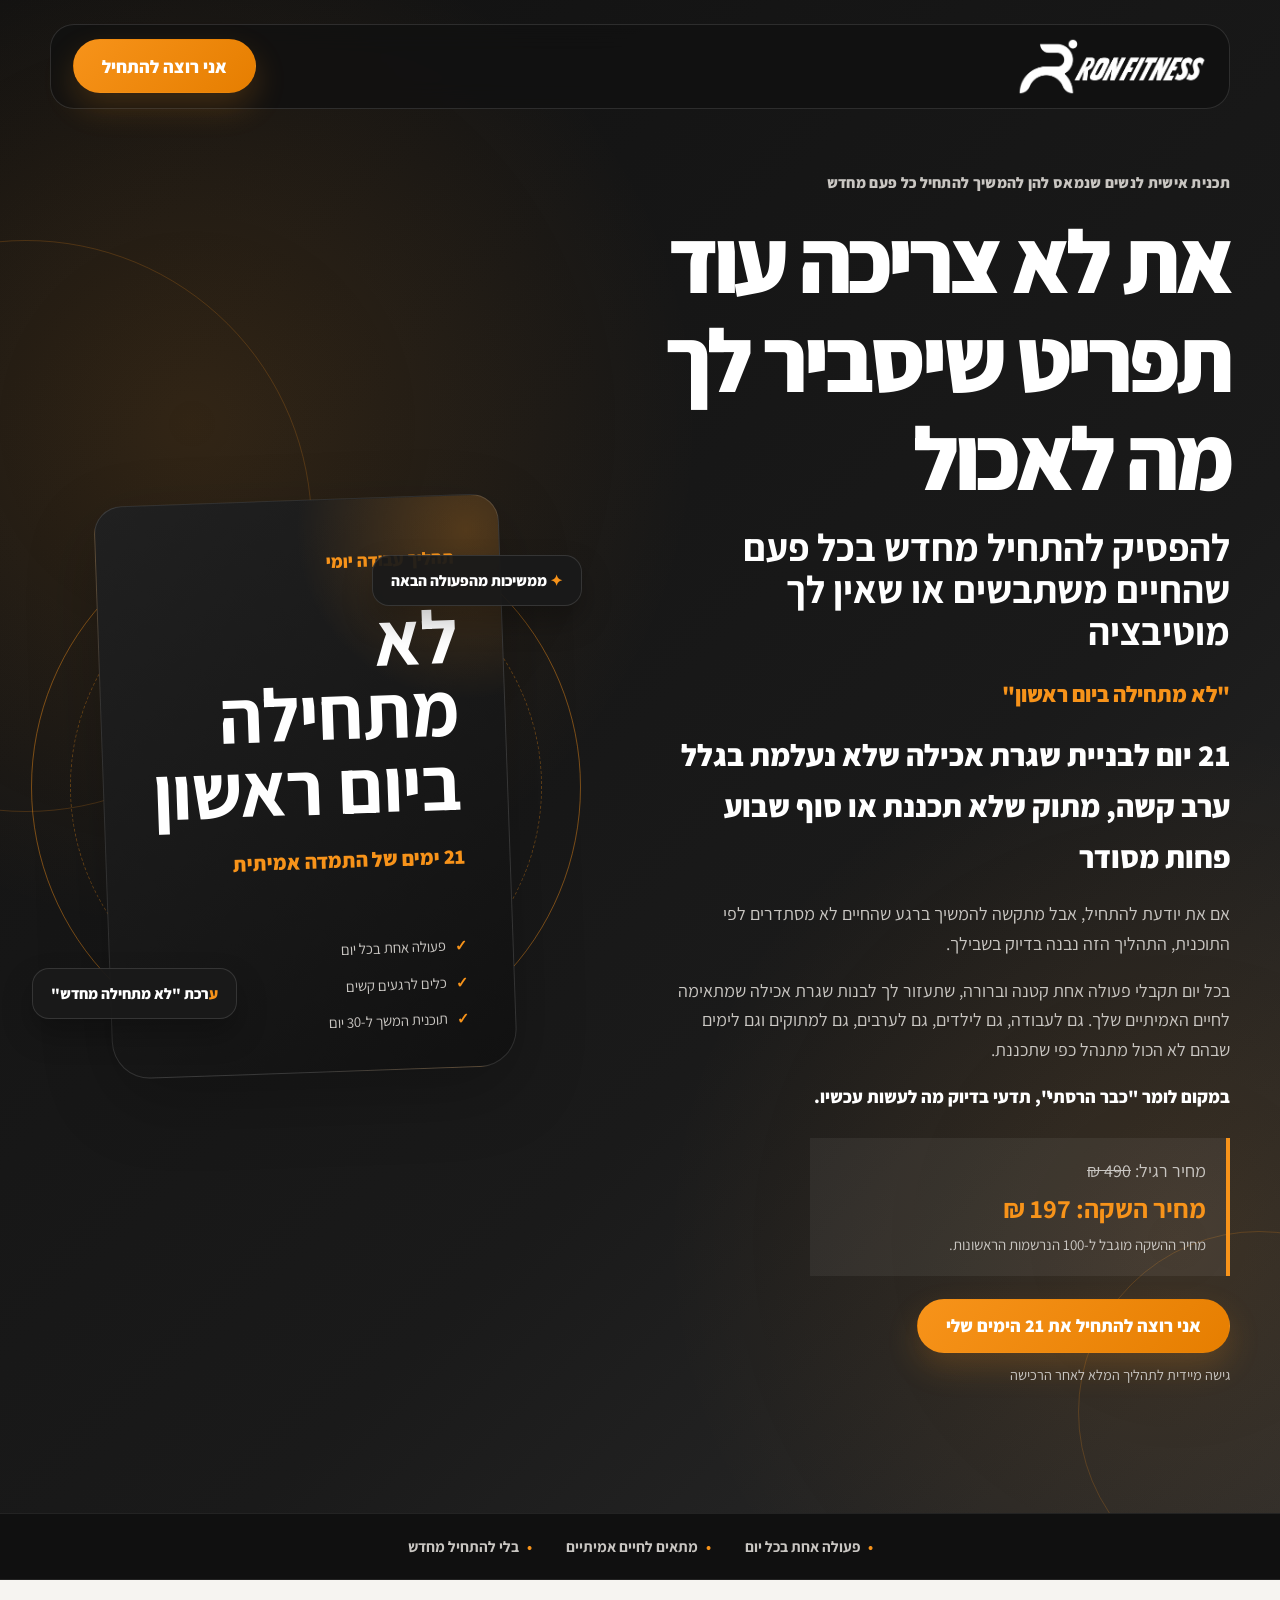
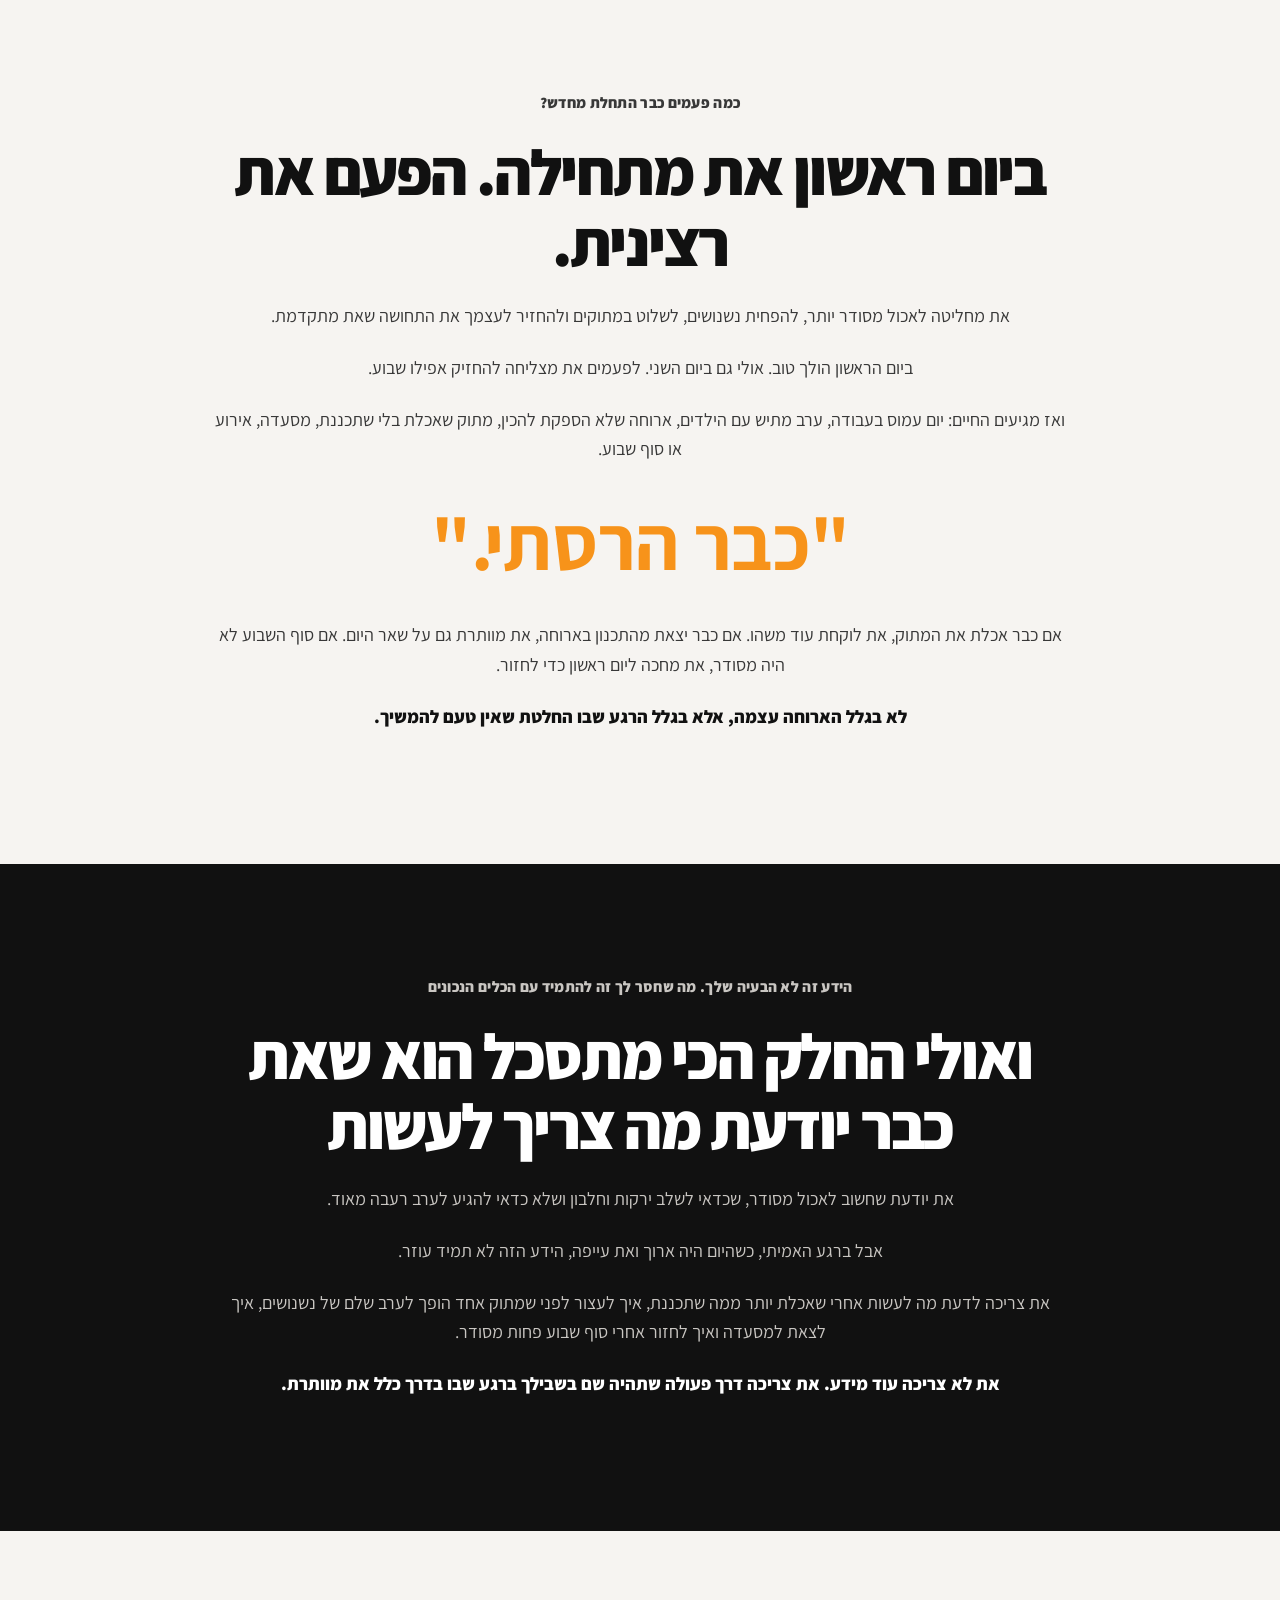
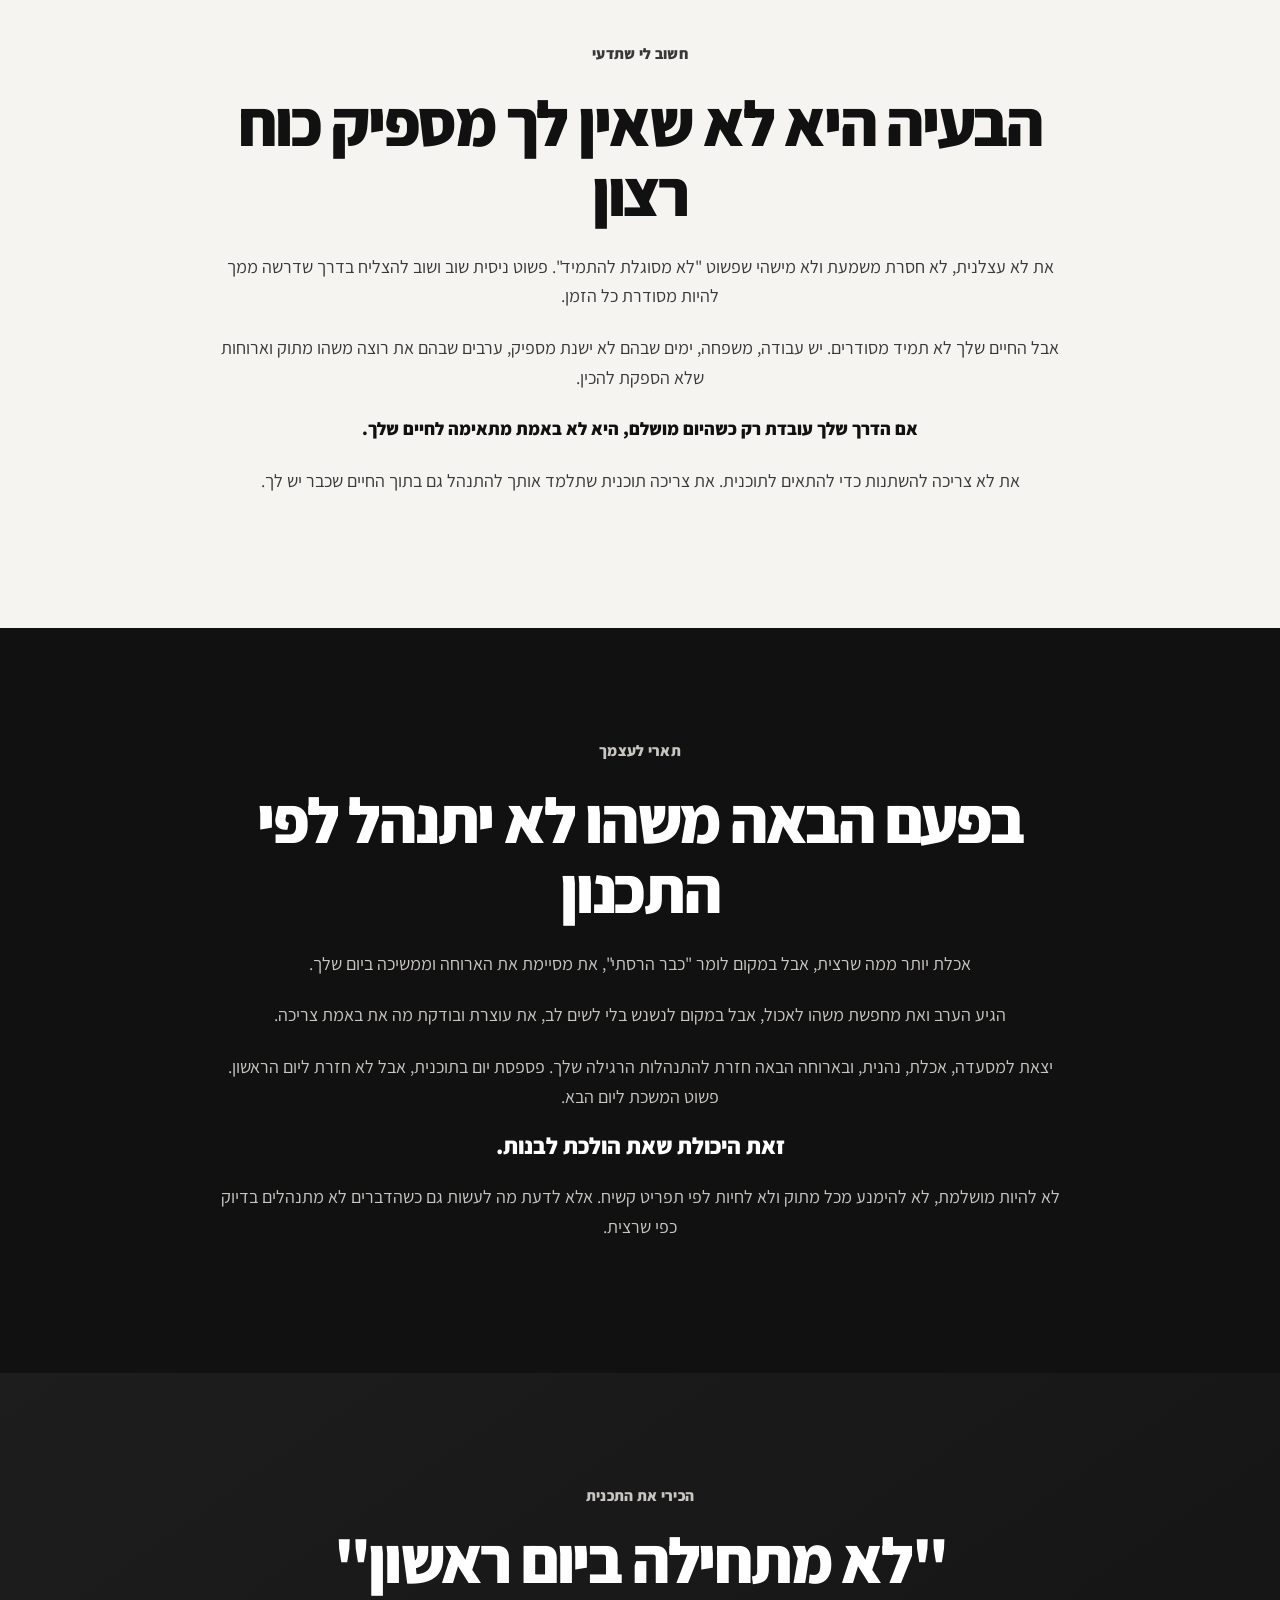
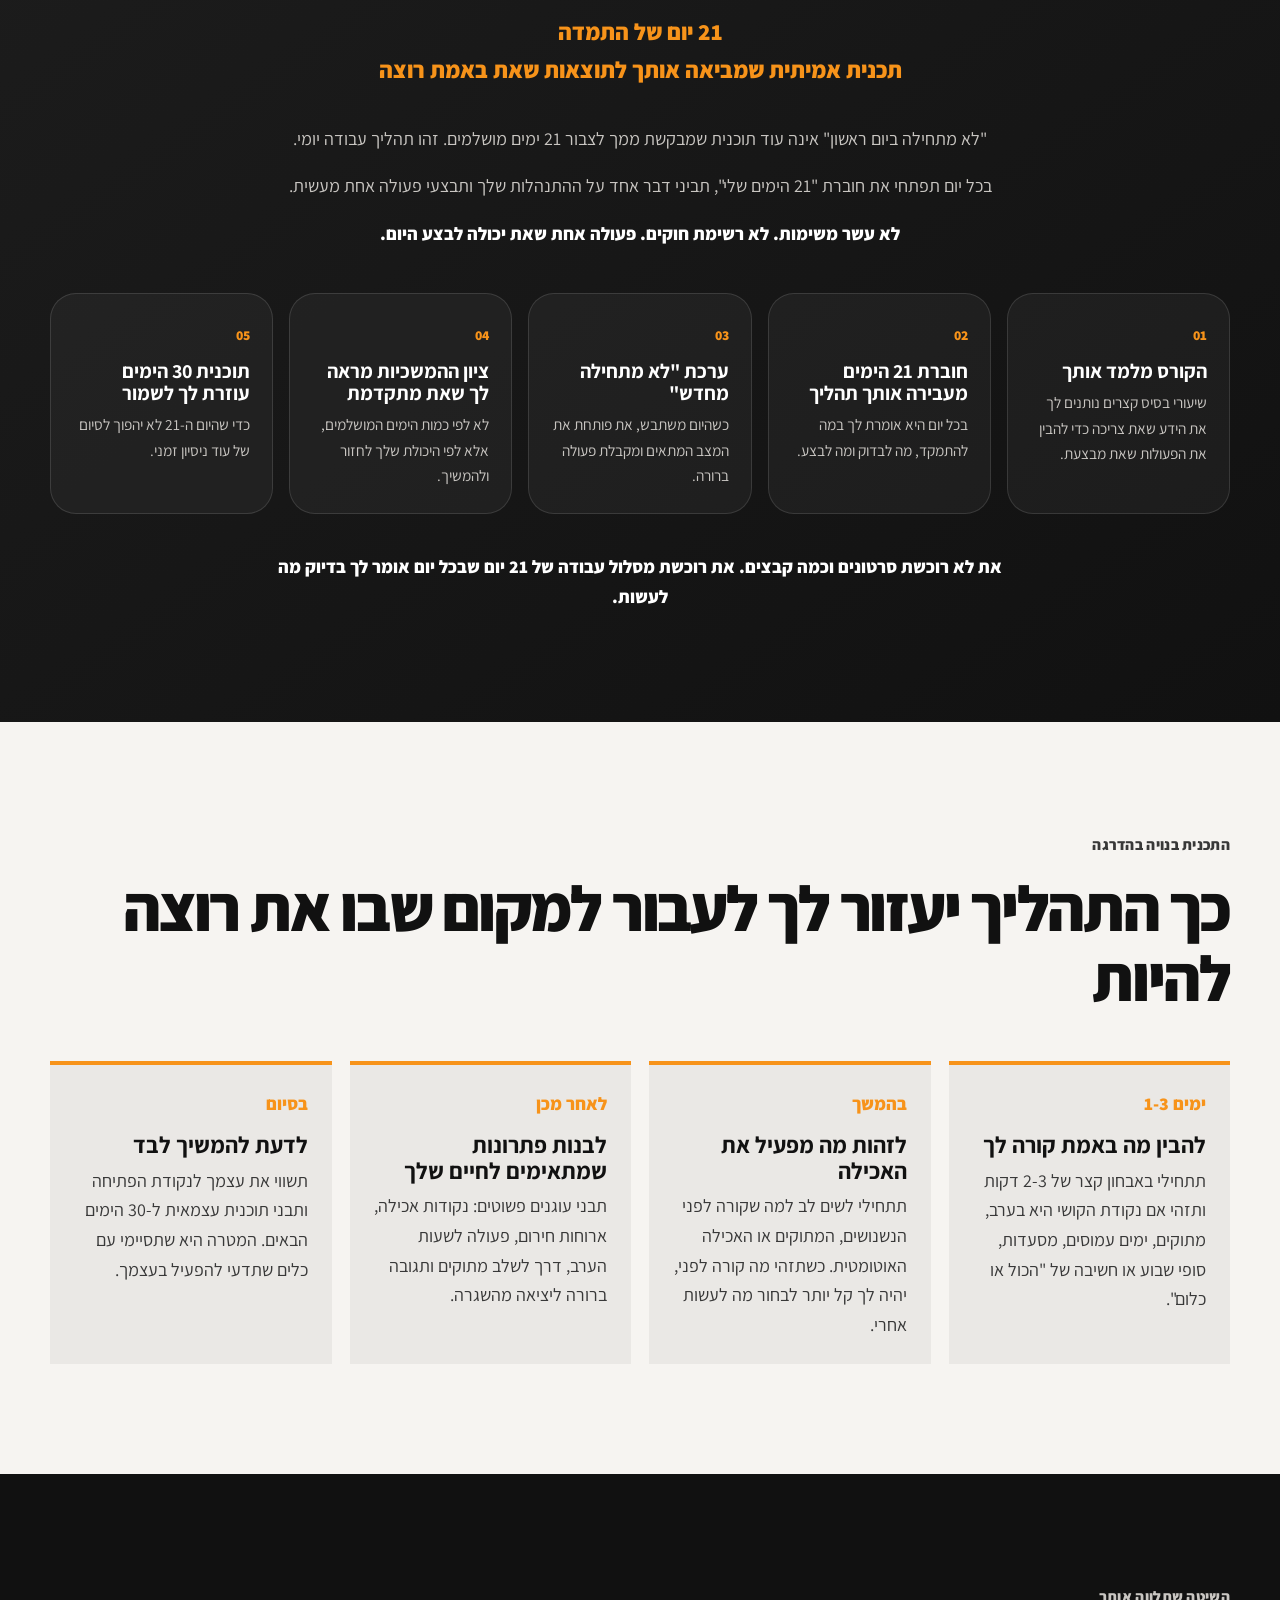
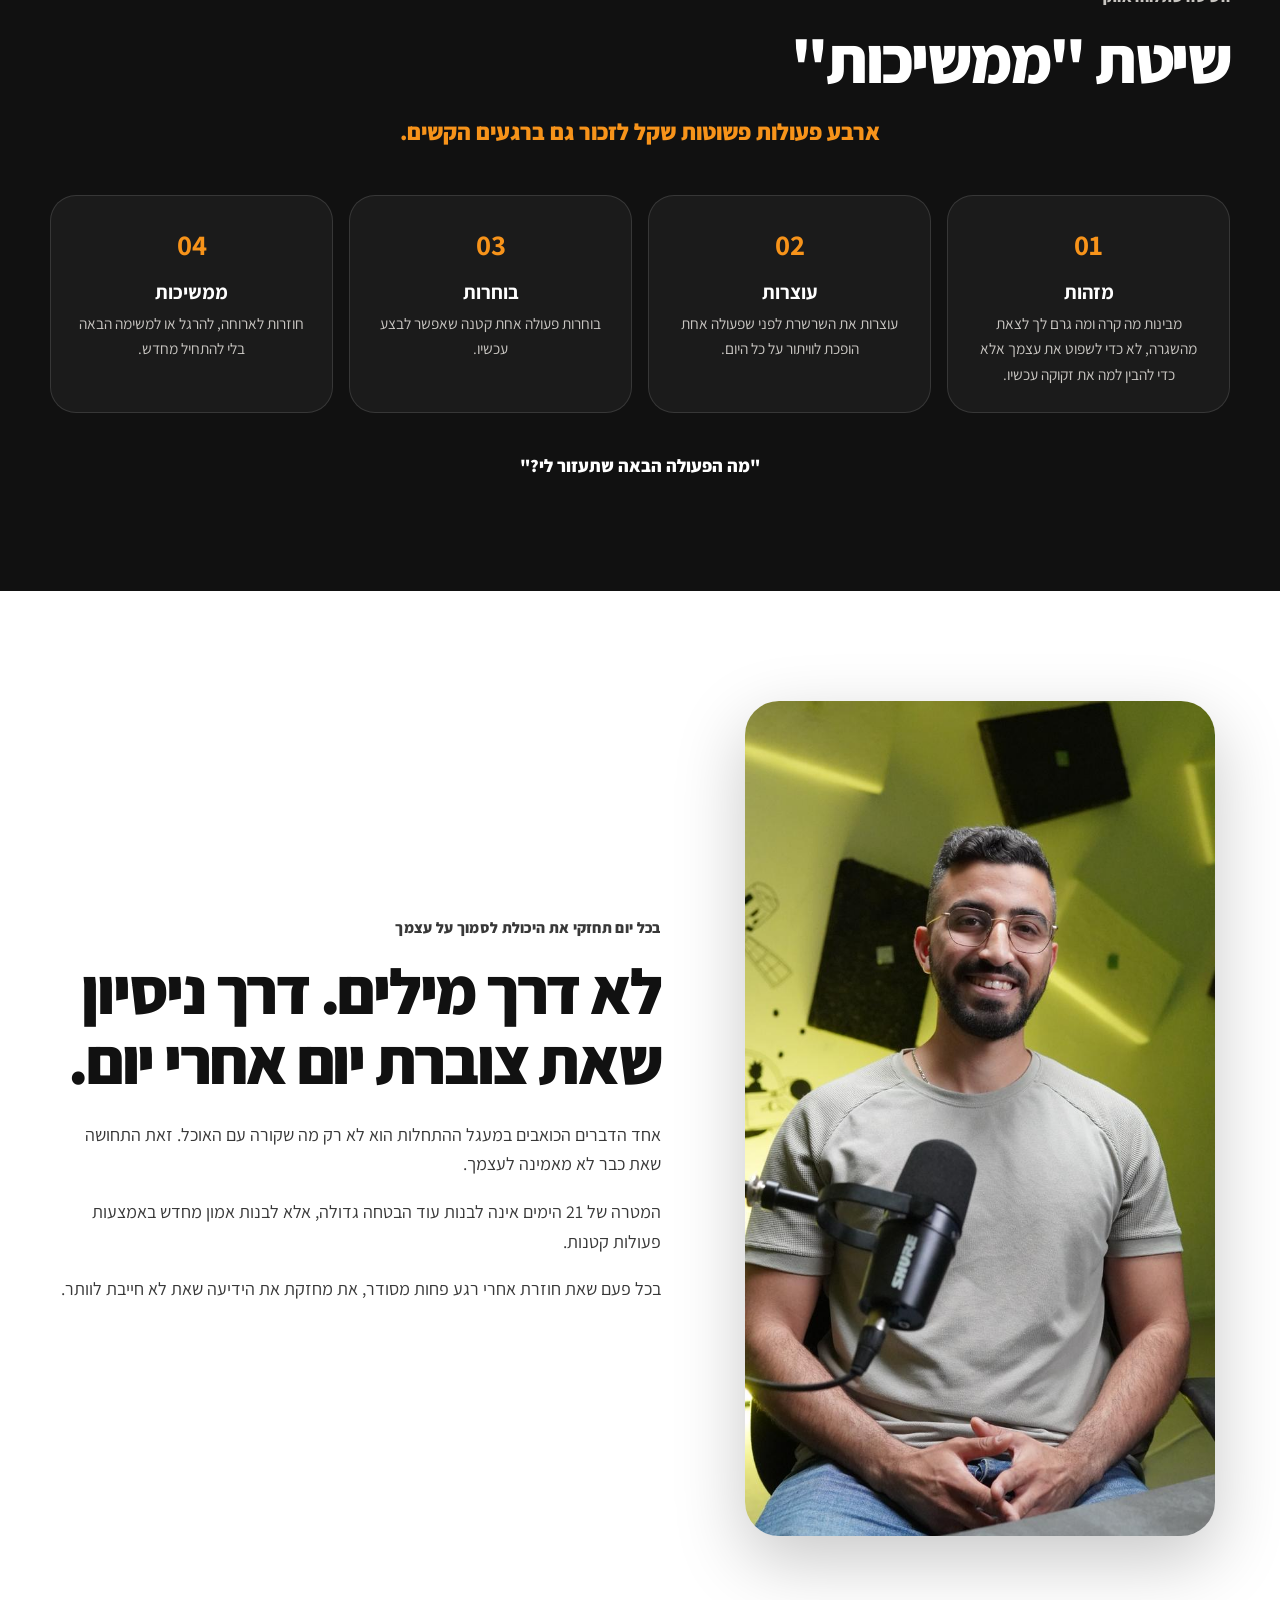
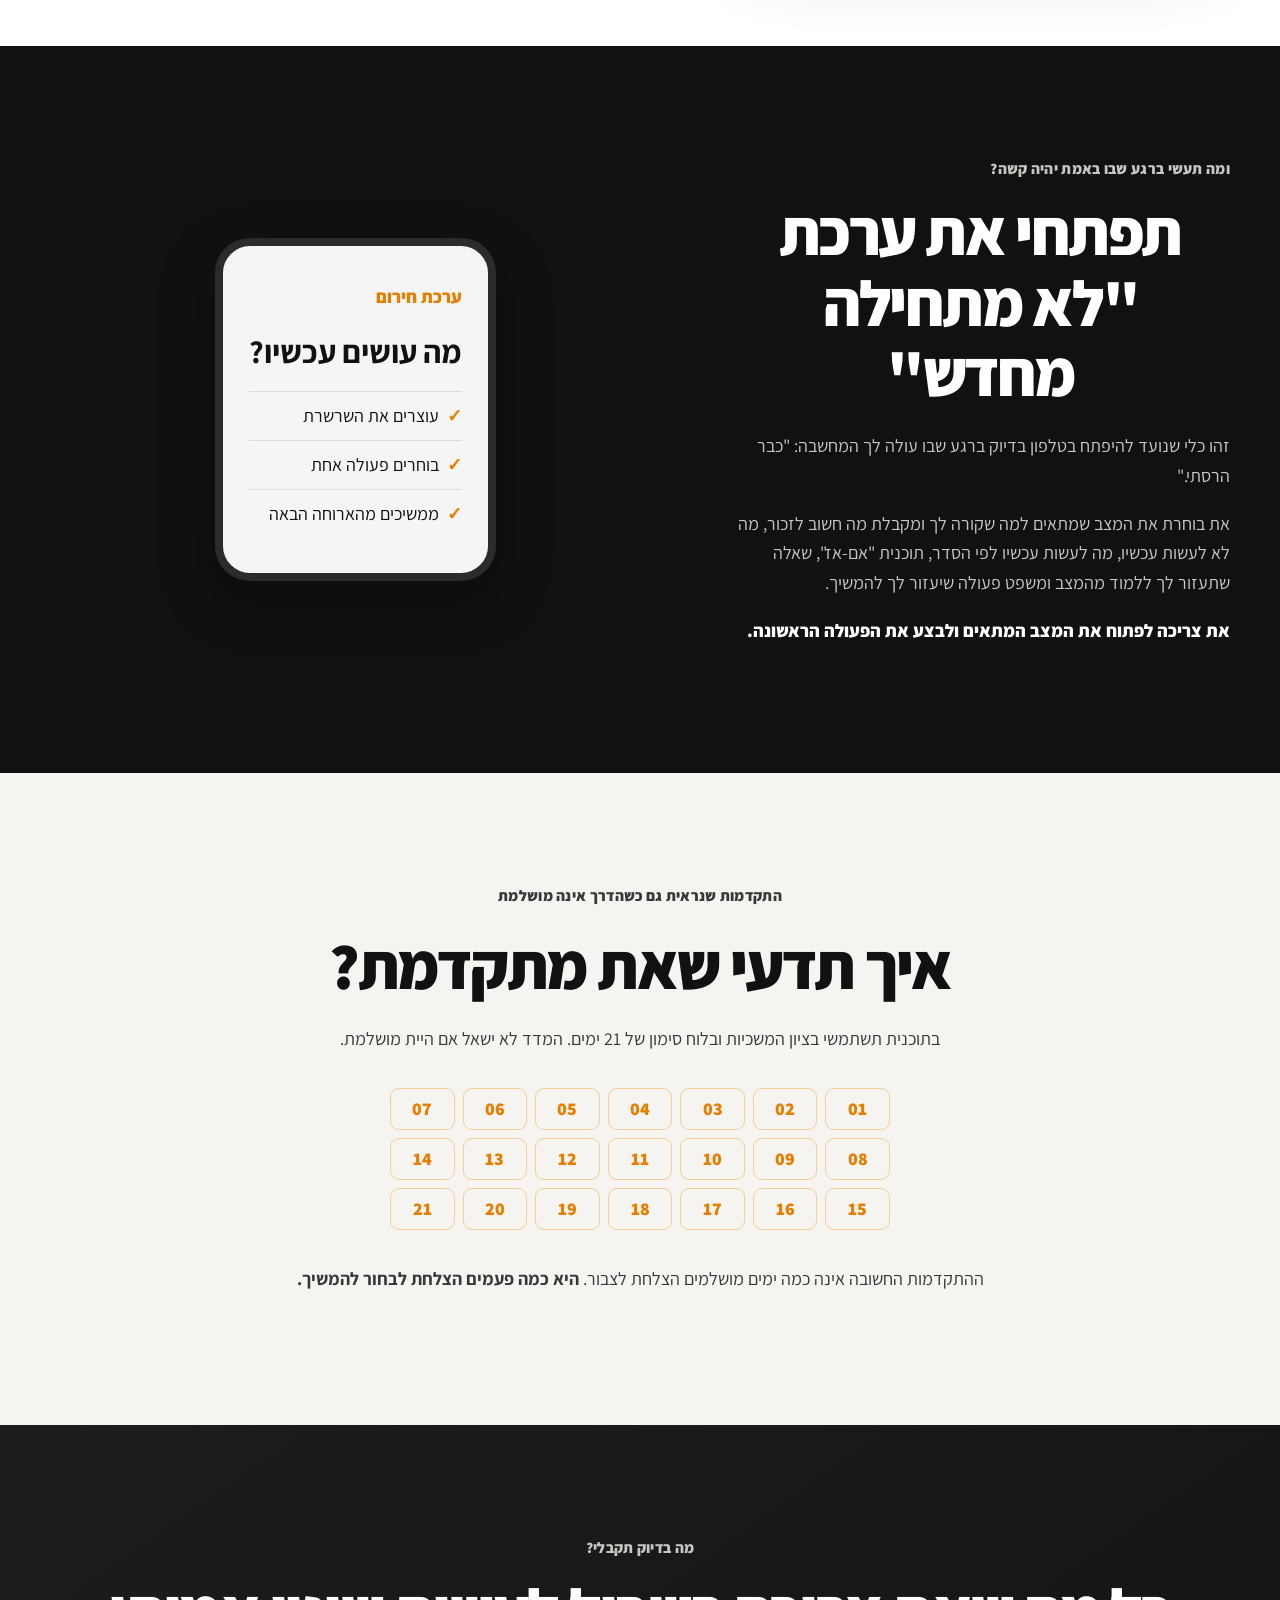
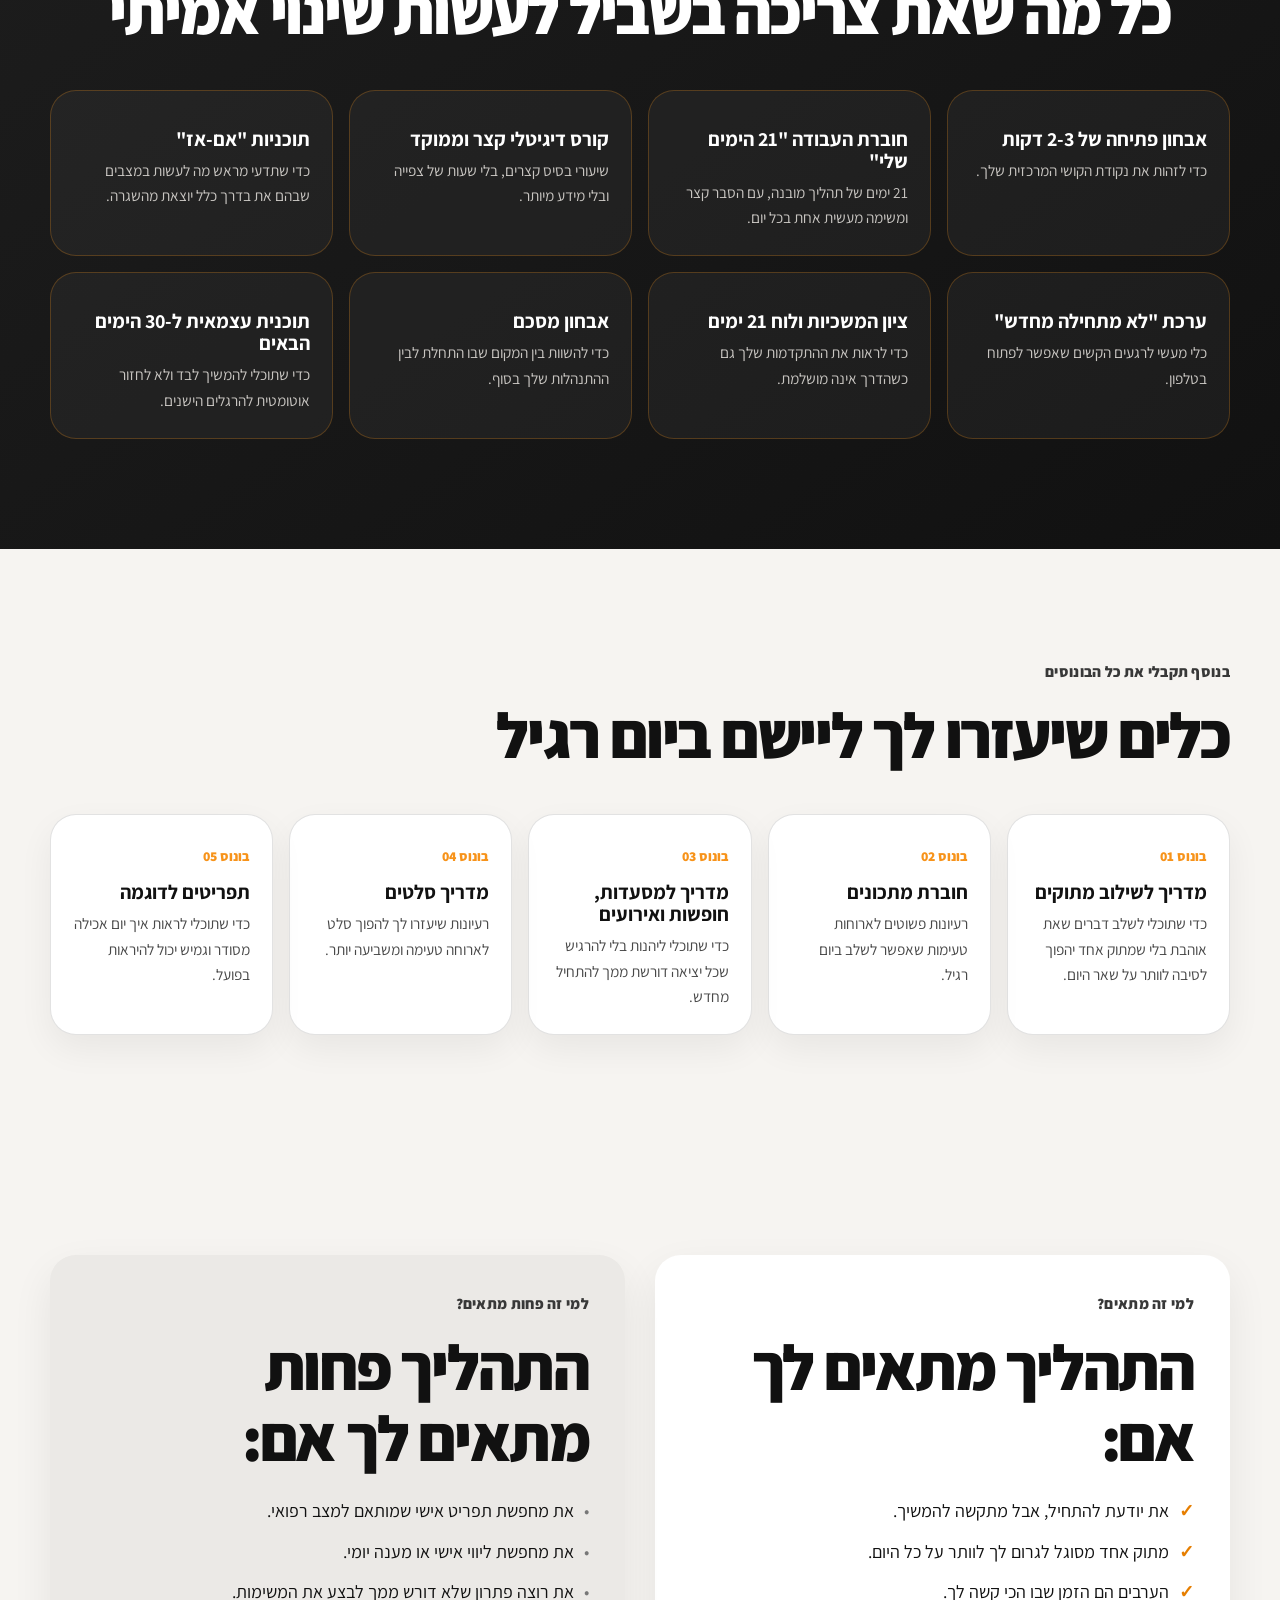
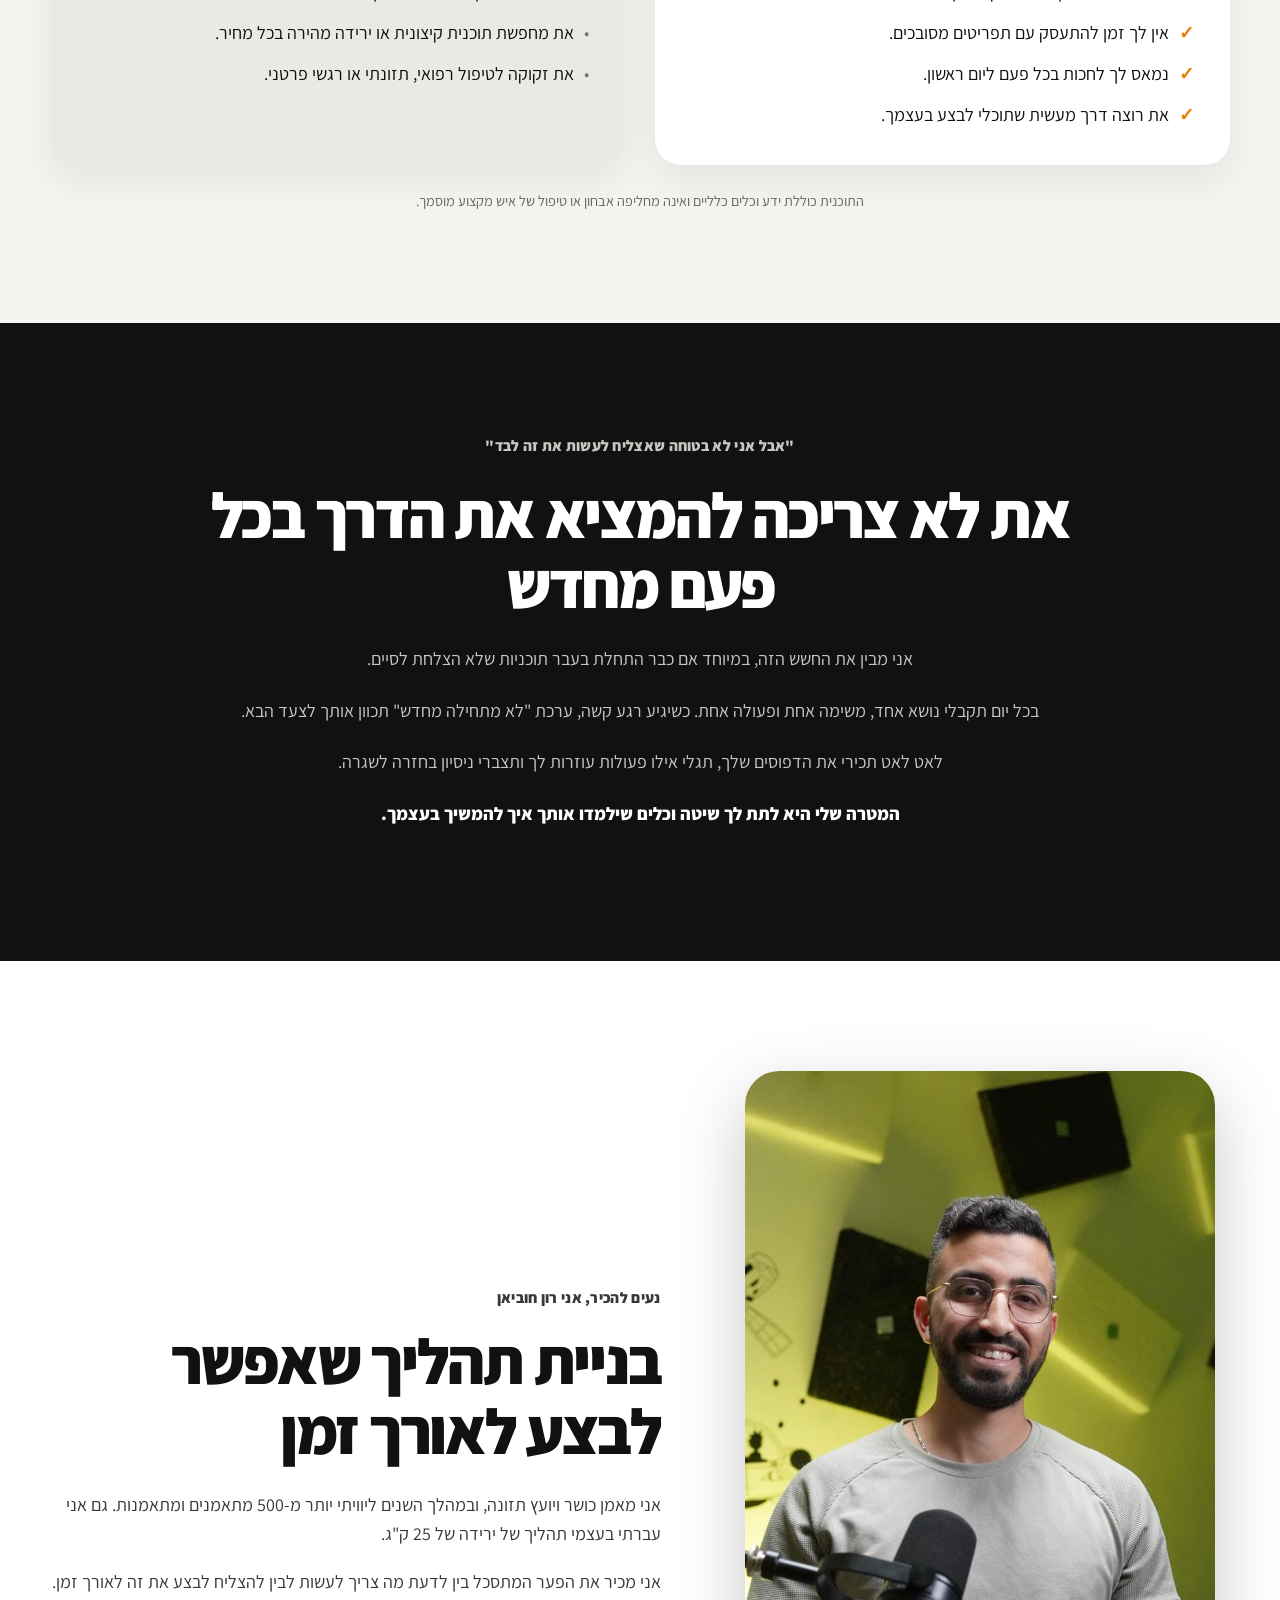
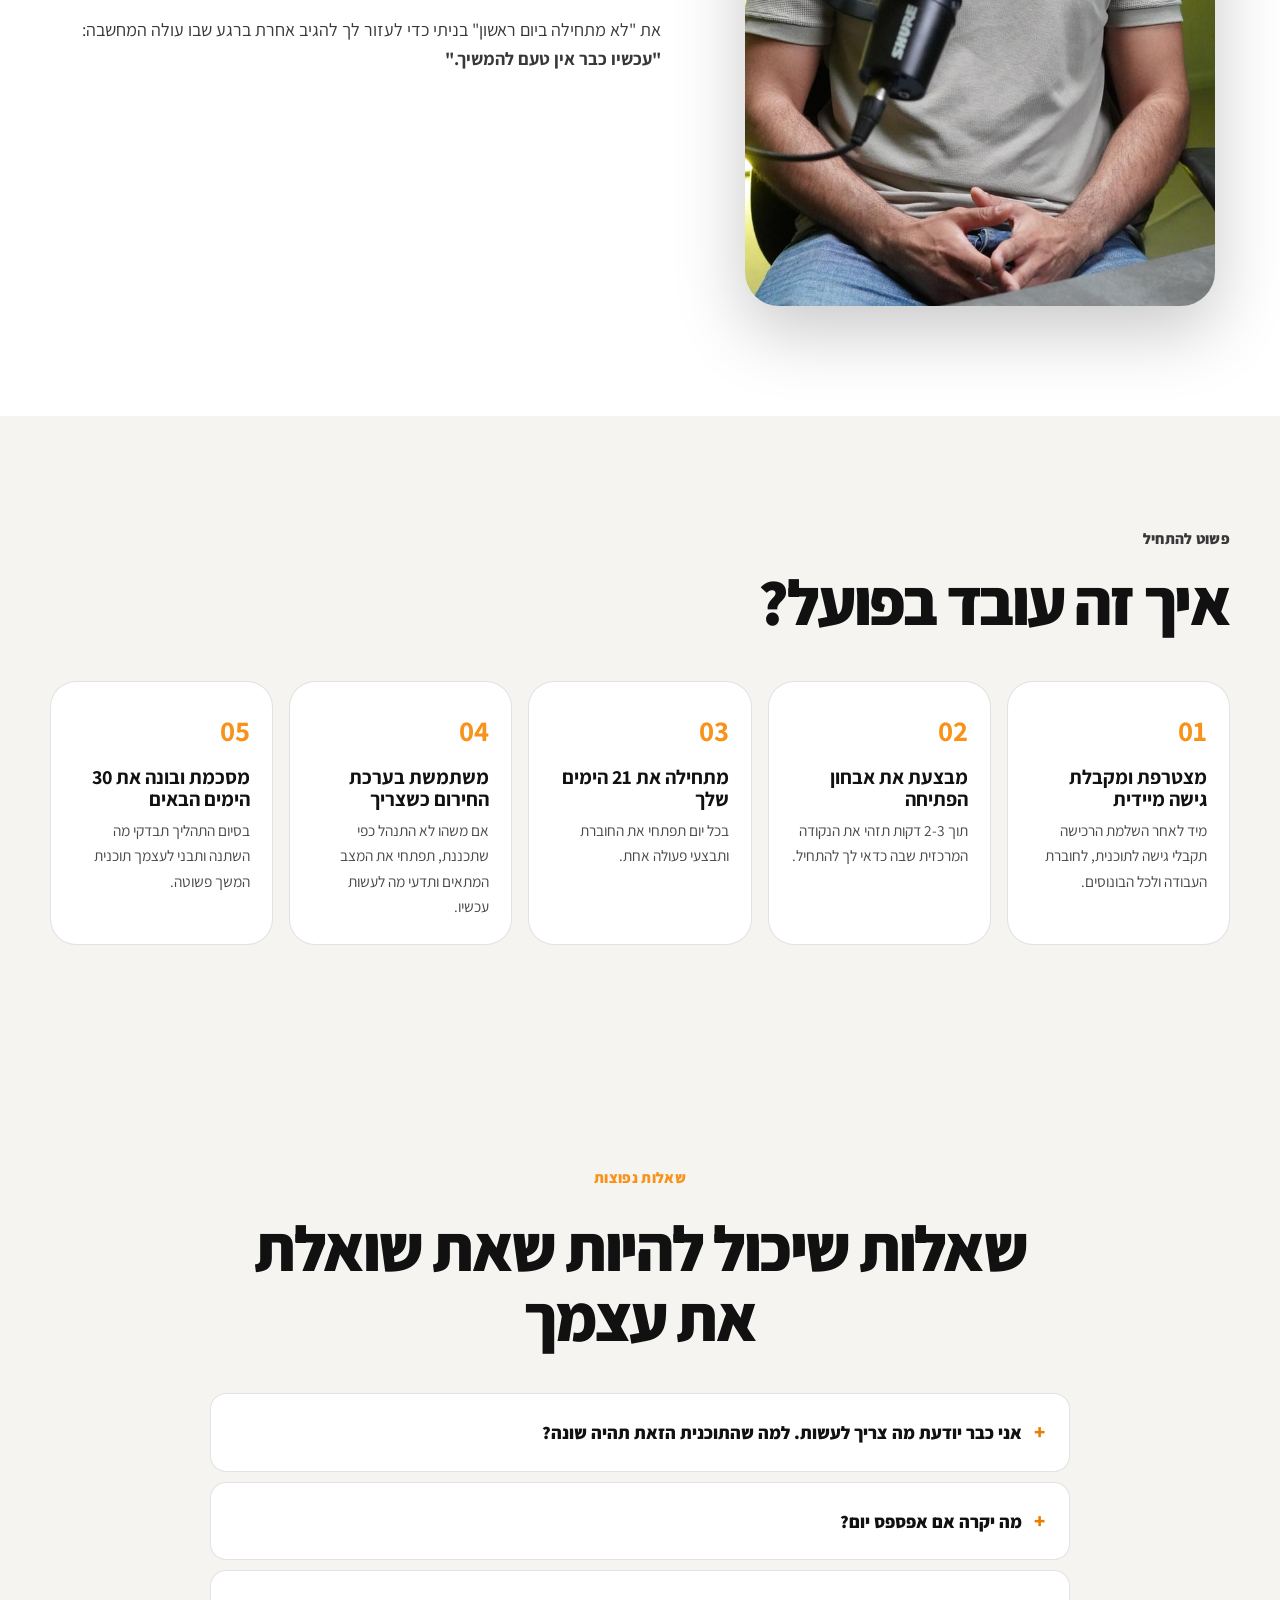
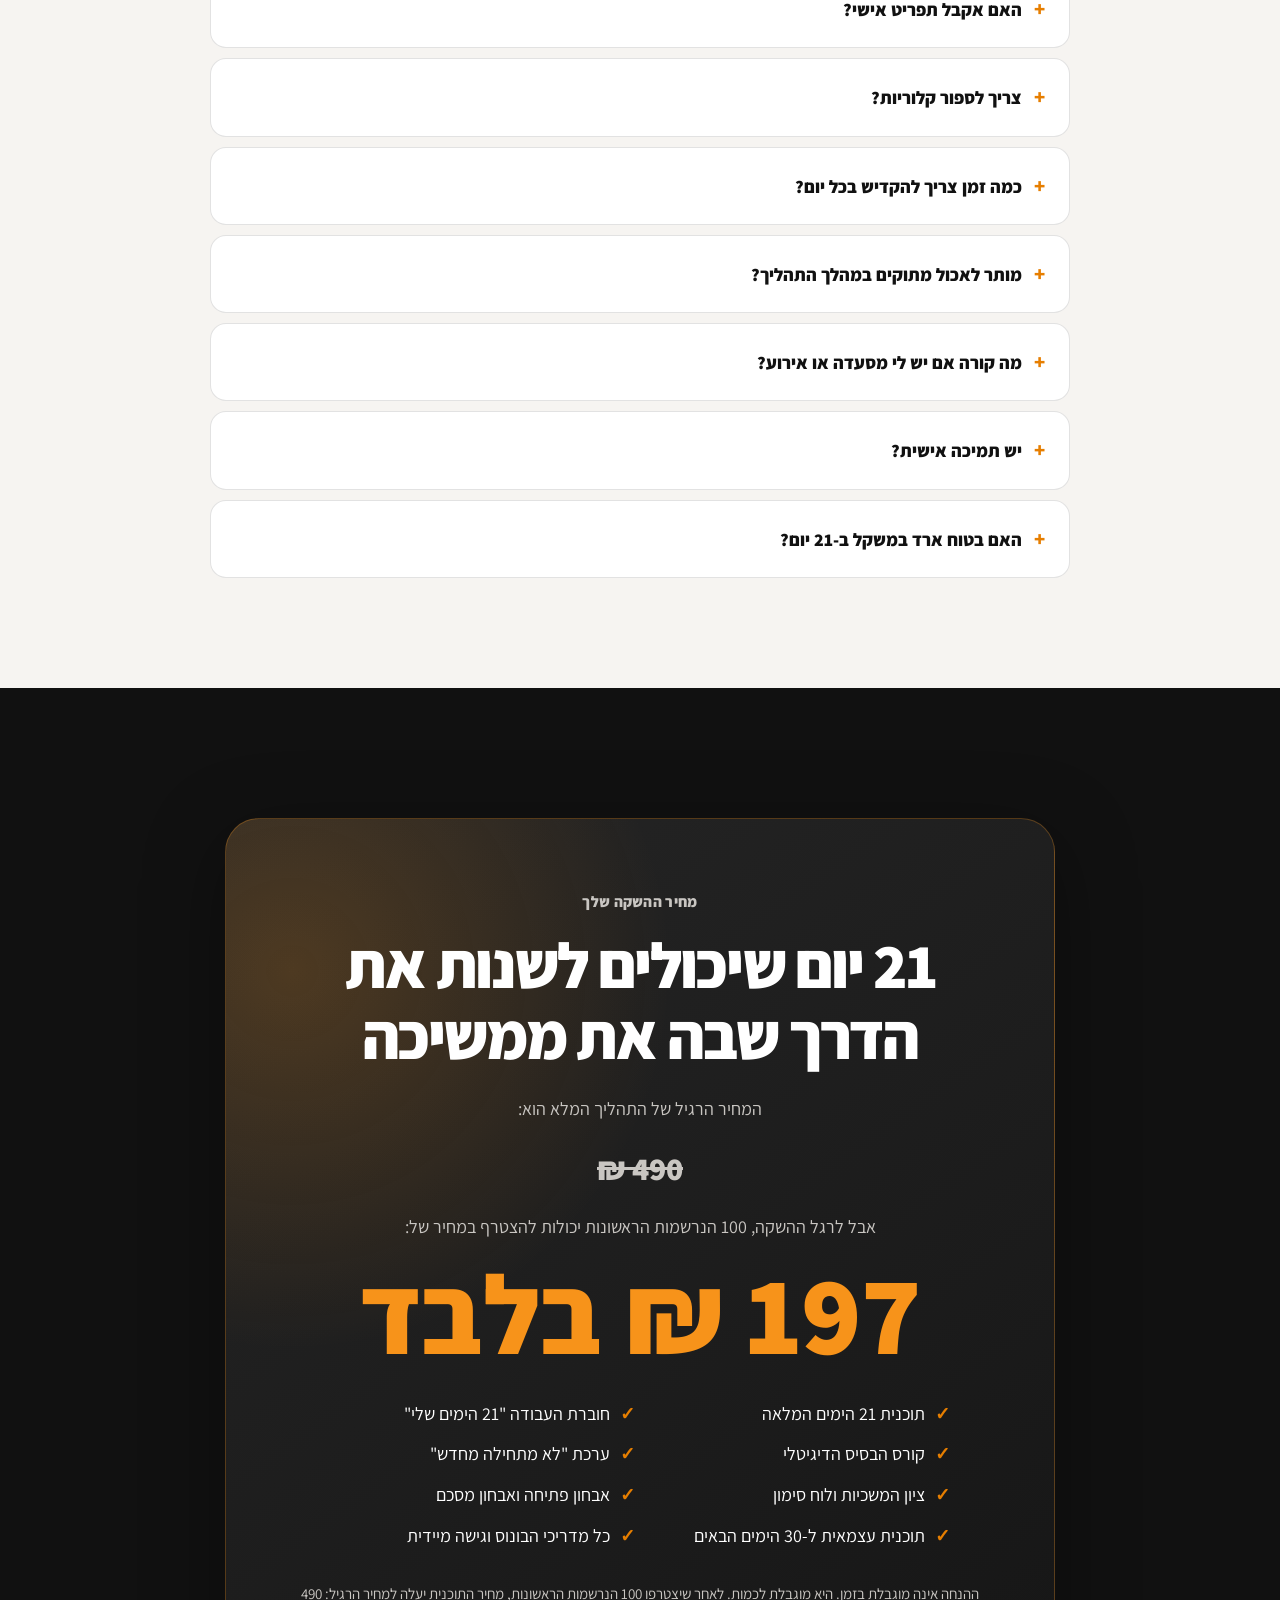
==== 21-days/index.html @ 38d241fc "Update Meta Pixel events" ====
<!doctype html>
<html lang="he" dir="rtl">
  <head>
    <meta charset="UTF-8" />
    <meta name="viewport" content="width=device-width, initial-scale=1" />
    <meta name="theme-color" content="#111111" />
    <meta
      name="description"
      content="תהליך דיגיטלי מעשי של 21 יום לנשים שרוצות לבנות שגרת אכילה גמישה, להתמודד עם מתוקים, ערבים וימים עמוסים ולהפסיק להתחיל מחדש בכל יום ראשון."
    />
    <meta property="og:type" content="product" />
    <meta property="og:locale" content="he_IL" />
    <meta property="og:title" content="לא מתחילה ביום ראשון | תוכנית 21 יום לבניית שגרת אכילה" />
    <meta
      property="og:description"
      content="תהליך דיגיטלי מעשי של 21 יום לנשים שרוצות לבנות שגרת אכילה גמישה ולהפסיק להתחיל מחדש בכל יום ראשון."
    />
    <meta property="og:url" content="https://weightloss.ronhubian.com/21-days/" />
    <meta property="og:image" content="https://weightloss.ronhubian.com/assets/ron-hubian-studio.jpg" />
    <meta property="og:image:alt" content="רון חוביאן בסטודיו" />
    <meta name="twitter:card" content="summary_large_image" />
    <meta name="twitter:title" content="לא מתחילה ביום ראשון | תוכנית 21 יום" />
    <meta
      name="twitter:description"
      content="תהליך דיגיטלי מעשי לנשים שרוצות לבנות שגרת אכילה גמישה ולהפסיק להתחיל מחדש."
    />
    <meta name="twitter:image" content="https://weightloss.ronhubian.com/assets/ron-hubian-studio.jpg" />
    <link rel="canonical" href="https://weightloss.ronhubian.com/21-days/" />
    <link rel="icon" href="../assets/ron-fitness-logo-white.png" type="image/png" />
    <title>לא מתחילה ביום ראשון | תוכנית 21 יום לבניית שגרת אכילה</title>
    <script>
      document.documentElement.classList.add("js");
    </script>
    <link rel="preconnect" href="https://fonts.googleapis.com" />
    <link rel="preconnect" href="https://fonts.gstatic.com" crossorigin />
    <link
      href="https://fonts.googleapis.com/css2?family=Assistant:wght@400;500;600;700;800;900&display=swap"
      rel="stylesheet"
    />
    <link rel="stylesheet" href="./21-days.css" />
    <script type="application/ld+json">
      {
        "@context": "https://schema.org",
        "@type": "Product",
        "name": "לא מתחילה ביום ראשון",
        "description": "תהליך דיגיטלי של 21 יום לבניית שגרת אכילה גמישה לנשים עסוקות.",
        "url": "https://weightloss.ronhubian.com/21-days/",
        "image": "https://weightloss.ronhubian.com/assets/ron-hubian-studio.jpg",
        "brand": {
          "@type": "Brand",
          "name": "Ron Fitness"
        },
        "offers": {
          "@type": "Offer",
          "priceCurrency": "ILS",
          "price": "197",
          "availability": "https://schema.org/InStock",
          "url": "https://weightloss.ronhubian.com/21-days/"
        },
        "author": {
          "@type": "Person",
          "name": "רון חוביאן"
        }
      }
    </script>
    <script type="application/ld+json">
      {
        "@context": "https://schema.org",
        "@type": "FAQPage",
        "mainEntity": [
          {
            "@type": "Question",
            "name": "אני כבר יודעת מה צריך לעשות. למה שהתוכנית הזאת תהיה שונה?",
            "acceptedAnswer": {
              "@type": "Answer",
              "text": "המטרה שלה אינה להעמיס עלייך עוד ידע, אלא להעביר אותך תהליך יומי שבו את לוקחת רעיון אחד ומיישמת אותו בחיים שלך."
            }
          },
          {
            "@type": "Question",
            "name": "מה יקרה אם אפספס יום?",
            "acceptedAnswer": {
              "@type": "Answer",
              "text": "לא תתחילי מחדש ולא תצטרכי להשלים הכול. פשוט תמשיכי ליום הבא."
            }
          },
          {
            "@type": "Question",
            "name": "האם אקבל תפריט אישי?",
            "acceptedAnswer": {
              "@type": "Answer",
              "text": "לא. התוכנית אינה כוללת התאמה רפואית או תפריט אישי. תקבלי כלים, דוגמאות ותפריטים כלליים."
            }
          },
          {
            "@type": "Question",
            "name": "צריך לספור קלוריות?",
            "acceptedAnswer": {
              "@type": "Answer",
              "text": "לא. התהליך אינו מבוסס על ספירת קלוריות יומית, אלא על הרגלים וזיהוי המצבים שמוציאים אותך מהשגרה."
            }
          },
          {
            "@type": "Question",
            "name": "כמה זמן צריך להקדיש בכל יום?",
            "acceptedAnswer": {
              "@type": "Answer",
              "text": "בכל יום תקבלי נושא ממוקד ומשימה אחת. התוכנית נבנתה לנשים עסוקות."
            }
          },
          {
            "@type": "Question",
            "name": "מותר לאכול מתוקים במהלך התהליך?",
            "acceptedAnswer": {
              "@type": "Answer",
              "text": "כן. המטרה היא ללמוד לשלב מתוקים בלי שמתוק אחד יגרום לך להרגיש שכל היום נהרס."
            }
          },
          {
            "@type": "Question",
            "name": "מה קורה אם יש לי מסעדה או אירוע?",
            "acceptedAnswer": {
              "@type": "Answer",
              "text": "את ממשיכה בתוכנית ומקבלת כלים להתנהלות לפני האירוע, בזמן האירוע ואחריו."
            }
          },
          {
            "@type": "Question",
            "name": "יש תמיכה אישית?",
            "acceptedAnswer": {
              "@type": "Answer",
              "text": "לא. זאת תוכנית דיגיטלית עצמאית, וכל החומרים בנויים כך שתוכלי לעבור את התהליך בעצמך."
            }
          },
          {
            "@type": "Question",
            "name": "האם בטוח ארד במשקל ב-21 יום?",
            "acceptedAnswer": {
              "@type": "Answer",
              "text": "לא ניתן להבטיח מראש תוצאה אישית או מספר מסוים על המשקל. מטרת התוכנית היא לעזור לך לבנות התנהלות יציבה יותר עם אוכל."
            }
          }
        ]
      }
    </script>
    <!-- Meta Pixel Code -->
<script>
!function(f,b,e,v,n,t,s)
{if(f.fbq)return;n=f.fbq=function(){n.callMethod?
n.callMethod.apply(n,arguments):n.queue.push(arguments)};
if(!f._fbq)f._fbq=n;n.push=n;n.loaded=!0;n.version='2.0';
n.queue=[];t=b.createElement(e);t.async=!0;
t.src=v;s=b.getElementsByTagName(e)[0];
s.parentNode.insertBefore(t,s)}(window, document,'script',
'https://connect.facebook.net/en_US/fbevents.js');
fbq('init', '922483047118442');
fbq('track', 'InitiateCheckout');
</script>
<noscript><img height="1" width="1" style="display:none"
src="https://www.facebook.com/tr?id=922483047118442&ev=PageView&noscript=1"
/></noscript>
<!-- End Meta Pixel Code -->
  </head>
  <body>
    <a class="skip-link" href="#content">דילוג לתוכן המרכזי</a>
    <header class="sales-header">
      <div class="sales-container header-inner">
        <a class="sales-brand" href="/" aria-label="חזרה לדף הראשי">
          <img src="../assets/ron-fitness-logo-white.png" alt="RON FITNESS" />
        </a>
        <a class="sales-header-cta" href="#offer" data-purchase-cta data-track="top-cta">אני רוצה להתחיל</a>
      </div>
    </header>

    <main id="content">
      <section class="sales-hero">
        <div class="sales-container hero-layout">
          <div class="hero-copy reveal">
            <p class="sales-eyebrow">תכנית אישית לנשים שנמאס להן להמשיך להתחיל כל פעם מחדש</p>
            <h1>את לא צריכה עוד תפריט שיסביר לך מה לאכול</h1>
            <h2>להפסיק להתחיל מחדש בכל פעם שהחיים משתבשים או שאין לך מוטיבציה</h2>
            <p class="hero-product">"לא מתחילה ביום ראשון"</p>
            <p class="hero-promise">21 יום לבניית שגרת אכילה שלא נעלמת בגלל ערב קשה, מתוק שלא תכננת או סוף שבוע פחות מסודר</p>
            <p>אם את יודעת להתחיל, אבל מתקשה להמשיך ברגע שהחיים לא מסתדרים לפי התוכנית, התהליך הזה נבנה בדיוק בשבילך.</p>
            <p>בכל יום תקבלי פעולה אחת קטנה וברורה, שתעזור לך לבנות שגרת אכילה שמתאימה לחיים האמיתיים שלך. גם לעבודה, גם לילדים, גם לערבים, גם למתוקים וגם לימים שבהם לא הכול מתנהל כפי שתכננת.</p>
            <p class="hero-emphasis">במקום לומר "כבר הרסתי", תדעי בדיוק מה לעשות עכשיו.</p>
            <div class="price-preview">
              <span>מחיר רגיל: <s>490 ₪</s></span>
              <strong>מחיר השקה: 197 ₪</strong>
              <small>מחיר ההשקה מוגבל ל-100 הנרשמות הראשונות.</small>
            </div>
            <a class="sales-button" href="#offer" data-purchase-cta data-track="hero-cta">אני רוצה להתחיל את 21 הימים שלי</a>
            <p class="micro-note">גישה מיידית לתהליך המלא לאחר הרכישה</p>
          </div>
          <div class="hero-product-visual reveal" aria-label="הצצה לתהליך 21 הימים">
            <div class="orbit" aria-hidden="true"></div>
            <div class="product-sheet">
              <span class="product-label">תהליך עבודה יומי</span>
              <strong>לא מתחילה<br />ביום ראשון</strong>
              <em>21 ימים של התמדה אמיתית</em>
              <div class="sheet-lines"><span>פעולה אחת בכל יום</span><span>כלים לרגעים קשים</span><span>תוכנית המשך ל-30 יום</span></div>
            </div>
            <div class="visual-note note-one">✦ ממשיכות מהפעולה הבאה</div>
            <div class="visual-note note-two">ערכת "לא מתחילה מחדש"</div>
          </div>
        </div>
      </section>

      <section class="proof-bar" aria-label="עקרונות התהליך">
        <div class="sales-container proof-grid">
          <span>פעולה אחת בכל יום</span>
          <span>מתאים לחיים אמיתיים</span>
          <span>בלי להתחיל מחדש</span>
        </div>
      </section>

      <section class="sales-section light-section">
        <div class="sales-container narrow-content reveal">
          <p class="sales-eyebrow">כמה פעמים כבר התחלת מחדש?</p>
          <h2>ביום ראשון את מתחילה. הפעם את רצינית.</h2>
          <p>את מחליטה לאכול מסודר יותר, להפחית נשנושים, לשלוט במתוקים ולהחזיר לעצמך את התחושה שאת מתקדמת.</p>
          <p>ביום הראשון הולך טוב. אולי גם ביום השני. לפעמים את מצליחה להחזיק אפילו שבוע.</p>
          <p>ואז מגיעים החיים: יום עמוס בעבודה, ערב מתיש עם הילדים, ארוחה שלא הספקת להכין, מתוק שאכלת בלי שתכננת, מסעדה, אירוע או סוף שבוע.</p>
          <h3 class="quote-heading">"כבר הרסתי."</h3>
          <p>אם כבר אכלת את המתוק, את לוקחת עוד משהו. אם כבר יצאת מהתכנון בארוחה, את מוותרת גם על שאר היום. אם סוף השבוע לא היה מסודר, את מחכה ליום ראשון כדי לחזור.</p>
          <p class="strong-copy">לא בגלל הארוחה עצמה, אלא בגלל הרגע שבו החלטת שאין טעם להמשיך.</p>
        </div>
      </section>

      <section class="sales-section dark-section">
        <div class="sales-container narrow-content reveal">
          <p class="sales-eyebrow">הידע זה לא הבעיה שלך. מה שחסר לך זה להתמיד עם הכלים הנכונים</p>
          <h2>ואולי החלק הכי מתסכל הוא שאת כבר יודעת מה צריך לעשות</h2>
          <p>את יודעת שחשוב לאכול מסודר, שכדאי לשלב ירקות וחלבון ושלא כדאי להגיע לערב רעבה מאוד.</p>
          <p>אבל ברגע האמיתי, כשהיום היה ארוך ואת עייפה, הידע הזה לא תמיד עוזר.</p>
          <p>את צריכה לדעת מה לעשות אחרי שאכלת יותר ממה שתכננת, איך לעצור לפני שמתוק אחד הופך לערב שלם של נשנושים, איך לצאת למסעדה ואיך לחזור אחרי סוף שבוע פחות מסודר.</p>
          <p class="hero-emphasis">את לא צריכה עוד מידע. את צריכה דרך פעולה שתהיה שם בשבילך ברגע שבו בדרך כלל את מוותרת.</p>
        </div>
      </section>

      <section class="sales-section light-section">
        <div class="sales-container narrow-content reveal">
          <p class="sales-eyebrow">חשוב לי שתדעי</p>
          <h2>הבעיה היא לא שאין לך מספיק כוח רצון</h2>
          <p>את לא עצלנית, לא חסרת משמעת ולא מישהי שפשוט "לא מסוגלת להתמיד". פשוט ניסית שוב ושוב להצליח בדרך שדרשה ממך להיות מסודרת כל הזמן.</p>
          <p>אבל החיים שלך לא תמיד מסודרים. יש עבודה, משפחה, ימים שבהם לא ישנת מספיק, ערבים שבהם את רוצה משהו מתוק וארוחות שלא הספקת להכין.</p>
          <p class="strong-copy">אם הדרך שלך עובדת רק כשהיום מושלם, היא לא באמת מתאימה לחיים שלך.</p>
          <p>את לא צריכה להשתנות כדי להתאים לתוכנית. את צריכה תוכנית שתלמד אותך להתנהל גם בתוך החיים שכבר יש לך.</p>
        </div>
      </section>

      <section class="sales-section dark-section future-section">
        <div class="sales-container narrow-content reveal">
          <p class="sales-eyebrow">תארי לעצמך</p>
          <h2>בפעם הבאה משהו לא יתנהל לפי התכנון</h2>
          <p>אכלת יותר ממה שרצית, אבל במקום לומר "כבר הרסתי", את מסיימת את הארוחה וממשיכה ביום שלך.</p>
          <p>הגיע הערב ואת מחפשת משהו לאכול, אבל במקום לנשנש בלי לשים לב, את עוצרת ובודקת מה את באמת צריכה.</p>
          <p>יצאת למסעדה, אכלת, נהנית, ובארוחה הבאה חזרת להתנהלות הרגילה שלך. פספסת יום בתוכנית, אבל לא חזרת ליום הראשון. פשוט המשכת ליום הבא.</p>
          <h3 class="hero-emphasis">זאת היכולת שאת הולכת לבנות.</h3>
          <p>לא להיות מושלמת, לא להימנע מכל מתוק ולא לחיות לפי תפריט קשיח. אלא לדעת מה לעשות גם כשהדברים לא מתנהלים בדיוק כפי שרצית.</p>
        </div>
      </section>

      <section class="sales-section product-section">
        <div class="sales-container reveal">
          <p class="sales-eyebrow">הכירי את התכנית</p>
          <h2>"לא מתחילה ביום ראשון"</h2>
          <p class="section-lead">21 יום של התמדה<br />תכנית אמיתית שמביאה אותך לתוצאות שאת באמת רוצה</p>
          <div class="product-intro">
            <p>"לא מתחילה ביום ראשון" אינה עוד תוכנית שמבקשת ממך לצבור 21 ימים מושלמים. זהו תהליך עבודה יומי.</p>
            <p>בכל יום תפתחי את חוברת "21 הימים שלי", תביני דבר אחד על ההתנהלות שלך ותבצעי פעולה אחת מעשית.</p>
            <p class="strong-copy">לא עשר משימות. לא רשימת חוקים. פעולה אחת שאת יכולה לבצע היום.</p>
          </div>
          <div class="feature-grid">
            <article><span>01</span><h3>הקורס מלמד אותך</h3><p>שיעורי בסיס קצרים נותנים לך את הידע שאת צריכה כדי להבין את הפעולות שאת מבצעת.</p></article>
            <article><span>02</span><h3>חוברת 21 הימים מעבירה אותך תהליך</h3><p>בכל יום היא אומרת לך במה להתמקד, מה לבדוק ומה לבצע.</p></article>
            <article><span>03</span><h3>ערכת "לא מתחילה מחדש"</h3><p>כשהיום משתבש, את פותחת את המצב המתאים ומקבלת פעולה ברורה.</p></article>
            <article><span>04</span><h3>ציון ההמשכיות מראה לך שאת מתקדמת</h3><p>לא לפי כמות הימים המושלמים, אלא לפי היכולת שלך לחזור ולהמשיך.</p></article>
            <article><span>05</span><h3>תוכנית 30 הימים עוזרת לך לשמור</h3><p>כדי שהיום ה-21 לא יהפוך לסיום של עוד ניסיון זמני.</p></article>
          </div>
          <p class="center-emphasis">את לא רוכשת סרטונים וכמה קבצים. את רוכשת מסלול עבודה של 21 יום שבכל יום אומר לך בדיוק מה לעשות.</p>
        </div>
      </section>

      <section class="sales-section light-section">
        <div class="sales-container reveal">
          <p class="sales-eyebrow">התכנית בנויה בהדרגה</p>
          <h2>כך התהליך יעזור לך לעבור למקום שבו את רוצה להיות</h2>
          <div class="timeline">
            <article><span>ימים 1-3</span><h3>להבין מה באמת קורה לך</h3><p>תתחילי באבחון קצר של 2-3 דקות ותזהי אם נקודת הקושי היא בערב, מתוקים, ימים עמוסים, מסעדות, סופי שבוע או חשיבה של "הכול או כלום".</p></article>
            <article><span>בהמשך</span><h3>לזהות מה מפעיל את האכילה</h3><p>תתחילי לשים לב למה שקורה לפני הנשנושים, המתוקים או האכילה האוטומטית. כשתזהי מה קורה לפני, יהיה לך קל יותר לבחור מה לעשות אחרי.</p></article>
            <article><span>לאחר מכן</span><h3>לבנות פתרונות שמתאימים לחיים שלך</h3><p>תבני עוגנים פשוטים: נקודות אכילה, ארוחות חירום, פעולה לשעות הערב, דרך לשלב מתוקים ותגובה ברורה ליציאה מהשגרה.</p></article>
            <article><span>בסיום</span><h3>לדעת להמשיך לבד</h3><p>תשווי את עצמך לנקודת הפתיחה ותבני תוכנית עצמאית ל-30 הימים הבאים. המטרה היא שתסיימי עם כלים שתדעי להפעיל בעצמך.</p></article>
          </div>
        </div>
      </section>

      <section class="sales-section dark-section method-section">
        <div class="sales-container reveal">
          <p class="sales-eyebrow">השיטה שתלווה אותך</p>
          <h2>שיטת "ממשיכות"</h2>
          <p class="section-lead">ארבע פעולות פשוטות שקל לזכור גם ברגעים הקשים.</p>
          <div class="method-grid">
            <article><b>01</b><h3>מזהות</h3><p>מבינות מה קרה ומה גרם לך לצאת מהשגרה, לא כדי לשפוט את עצמך אלא כדי להבין למה את זקוקה עכשיו.</p></article>
            <article><b>02</b><h3>עוצרות</h3><p>עוצרות את השרשרת לפני שפעולה אחת הופכת לוויתור על כל היום.</p></article>
            <article><b>03</b><h3>בוחרות</h3><p>בוחרות פעולה אחת קטנה שאפשר לבצע עכשיו.</p></article>
            <article><b>04</b><h3>ממשיכות</h3><p>חוזרות לארוחה, להרגל או למשימה הבאה בלי להתחיל מחדש.</p></article>
          </div>
          <p class="center-emphasis">"מה הפעולה הבאה שתעזור לי?"</p>
        </div>
      </section>

      <section class="sales-section confidence-section">
        <div class="sales-container split-layout reveal">
          <div class="confidence-photo"><img src="../assets/ron-hubian-studio.jpg" alt="רון חוביאן בסטודיו" loading="lazy" /></div>
          <div>
            <p class="sales-eyebrow">בכל יום תחזקי את היכולת לסמוך על עצמך</p>
            <h2>לא דרך מילים. דרך ניסיון שאת צוברת יום אחרי יום.</h2>
            <p>אחד הדברים הכואבים במעגל ההתחלות הוא לא רק מה שקורה עם האוכל. זאת התחושה שאת כבר לא מאמינה לעצמך.</p>
            <p>המטרה של 21 הימים אינה לבנות עוד הבטחה גדולה, אלא לבנות אמון מחדש באמצעות פעולות קטנות.</p>
            <p>בכל פעם שאת חוזרת אחרי רגע פחות מסודר, את מחזקת את הידיעה שאת לא חייבת לוותר.</p>
          </div>
        </div>
      </section>

      <section class="sales-section dark-section emergency-section">
        <div class="sales-container split-layout reveal">
          <div>
            <p class="sales-eyebrow">ומה תעשי ברגע שבו באמת יהיה קשה?</p>
            <h2>תפתחי את ערכת "לא מתחילה מחדש"</h2>
            <p>זהו כלי שנועד להיפתח בטלפון בדיוק ברגע שבו עולה לך המחשבה: "כבר הרסתי."</p>
            <p>את בוחרת את המצב שמתאים למה שקורה לך ומקבלת מה חשוב לזכור, מה לא לעשות עכשיו, מה לעשות עכשיו לפי הסדר, תוכנית "אם-אז", שאלה שתעזור לך ללמוד מהמצב ומשפט פעולה שיעזור לך להמשיך.</p>
            <p class="hero-emphasis">את צריכה לפתוח את המצב המתאים ולבצע את הפעולה הראשונה.</p>
          </div>
          <div class="phone-card" aria-label="דוגמה לערכת לא מתחילה מחדש"><span>ערכת חירום</span><strong>מה עושים עכשיו?</strong><ul><li>עוצרים את השרשרת</li><li>בוחרים פעולה אחת</li><li>ממשיכים מהארוחה הבאה</li></ul></div>
        </div>
      </section>

      <section class="sales-section light-section">
        <div class="sales-container narrow-content reveal">
          <p class="sales-eyebrow">התקדמות שנראית גם כשהדרך אינה מושלמת</p>
          <h2>איך תדעי שאת מתקדמת?</h2>
          <p>בתוכנית תשתמשי בציון המשכיות ובלוח סימון של 21 ימים. המדד לא ישאל אם היית מושלמת.</p>
          <div class="tracker" aria-label="לוח סימון לדוגמה"><span>01</span><span>02</span><span>03</span><span>04</span><span>05</span><span>06</span><span>07</span><span>08</span><span>09</span><span>10</span><span>11</span><span>12</span><span>13</span><span>14</span><span>15</span><span>16</span><span>17</span><span>18</span><span>19</span><span>20</span><span>21</span></div>
          <p>ההתקדמות החשובה אינה כמה ימים מושלמים הצלחת לצבור. <strong>היא כמה פעמים הצלחת לבחור להמשיך.</strong></p>
        </div>
      </section>

      <section class="sales-section product-section">
        <div class="sales-container reveal">
          <p class="sales-eyebrow">מה בדיוק תקבלי?</p>
          <h2>כל מה שאת צריכה בשביל לעשות שינוי אמיתי</h2>
          <div class="include-grid">
            <article><h3>אבחון פתיחה של 2-3 דקות</h3><p>כדי לזהות את נקודת הקושי המרכזית שלך.</p></article>
            <article><h3>חוברת העבודה "21 הימים שלי"</h3><p>21 ימים של תהליך מובנה, עם הסבר קצר ומשימה מעשית אחת בכל יום.</p></article>
            <article><h3>קורס דיגיטלי קצר וממוקד</h3><p>שיעורי בסיס קצרים, בלי שעות של צפייה ובלי מידע מיותר.</p></article>
            <article><h3>תוכניות "אם-אז"</h3><p>כדי שתדעי מראש מה לעשות במצבים שבהם את בדרך כלל יוצאת מהשגרה.</p></article>
            <article><h3>ערכת "לא מתחילה מחדש"</h3><p>כלי מעשי לרגעים הקשים שאפשר לפתוח בטלפון.</p></article>
            <article><h3>ציון המשכיות ולוח 21 ימים</h3><p>כדי לראות את ההתקדמות שלך גם כשהדרך אינה מושלמת.</p></article>
            <article><h3>אבחון מסכם</h3><p>כדי להשוות בין המקום שבו התחלת לבין ההתנהלות שלך בסוף.</p></article>
            <article><h3>תוכנית עצמאית ל-30 הימים הבאים</h3><p>כדי שתוכלי להמשיך לבד ולא לחזור אוטומטית להרגלים הישנים.</p></article>
          </div>
        </div>
      </section>

      <section class="sales-section light-section">
        <div class="sales-container reveal">
          <p class="sales-eyebrow">בנוסף תקבלי את כל הבונוסים</p>
          <h2>כלים שיעזרו לך ליישם ביום רגיל</h2>
          <div class="bonus-grid">
            <article><span>בונוס 01</span><h3>מדריך לשילוב מתוקים</h3><p>כדי שתוכלי לשלב דברים שאת אוהבת בלי שמתוק אחד יהפוך לסיבה לוותר על שאר היום.</p></article>
            <article><span>בונוס 02</span><h3>חוברת מתכונים</h3><p>רעיונות פשוטים לארוחות טעימות שאפשר לשלב ביום רגיל.</p></article>
            <article><span>בונוס 03</span><h3>מדריך למסעדות, חופשות ואירועים</h3><p>כדי שתוכלי ליהנות בלי להרגיש שכל יציאה דורשת ממך להתחיל מחדש.</p></article>
            <article><span>בונוס 04</span><h3>מדריך סלטים</h3><p>רעיונות שיעזרו לך להפוך סלט לארוחה טעימה ומשביעה יותר.</p></article>
            <article><span>בונוס 05</span><h3>תפריטים לדוגמה</h3><p>כדי שתוכלי לראות איך יום אכילה מסודר וגמיש יכול להיראות בפועל.</p></article>
          </div>
        </div>
      </section>

      <section class="sales-section fit-section">
        <div class="sales-container fit-grid reveal">
          <div><p class="sales-eyebrow">למי זה מתאים?</p><h2>התהליך מתאים לך אם:</h2><ul class="check-list"><li>את יודעת להתחיל, אבל מתקשה להמשיך.</li><li>מתוק אחד מסוגל לגרום לך לוותר על כל היום.</li><li>הערבים הם הזמן שבו הכי קשה לך.</li><li>אין לך זמן להתעסק עם תפריטים מסובכים.</li><li>נמאס לך לחכות בכל פעם ליום ראשון.</li><li>את רוצה דרך מעשית שתוכלי לבצע בעצמך.</li></ul></div>
          <div class="not-fit"><p class="sales-eyebrow">למי זה פחות מתאים?</p><h2>התהליך פחות מתאים לך אם:</h2><ul class="cross-list"><li>את מחפשת תפריט אישי שמותאם למצב רפואי.</li><li>את מחפשת ליווי אישי או מענה יומי.</li><li>את רוצה פתרון שלא דורש ממך לבצע את המשימות.</li><li>את מחפשת תוכנית קיצונית או ירידה מהירה בכל מחיר.</li><li>את זקוקה לטיפול רפואי, תזונתי או רגשי פרטני.</li></ul></div>
        </div>
        <p class="disclaimer">התוכנית כוללת ידע וכלים כלליים ואינה מחליפה אבחון או טיפול של איש מקצוע מוסמך.</p>
      </section>

      <section class="sales-section dark-section">
        <div class="sales-container narrow-content reveal">
          <p class="sales-eyebrow">"אבל אני לא בטוחה שאצליח לעשות את זה לבד"</p>
          <h2>את לא צריכה להמציא את הדרך בכל פעם מחדש</h2>
          <p>אני מבין את החשש הזה, במיוחד אם כבר התחלת בעבר תוכניות שלא הצלחת לסיים.</p>
          <p>בכל יום תקבלי נושא אחד, משימה אחת ופעולה אחת. כשיגיע רגע קשה, ערכת "לא מתחילה מחדש" תכוון אותך לצעד הבא.</p>
          <p>לאט לאט תכירי את הדפוסים שלך, תגלי אילו פעולות עוזרות לך ותצברי ניסיון בחזרה לשגרה.</p>
          <p class="hero-emphasis">המטרה שלי היא לתת לך שיטה וכלים שילמדו אותך איך להמשיך בעצמך.</p>
        </div>
      </section>

      <section class="sales-section about-section">
        <div class="sales-container about-layout reveal">
          <div><img src="../assets/ron-hubian-studio.jpg" alt="רון חוביאן, מאמן כושר ויועץ תזונה" loading="lazy" /></div>
          <div><p class="sales-eyebrow">נעים להכיר, אני רון חוביאן</p><h2>בניית תהליך שאפשר לבצע לאורך זמן</h2><p>אני מאמן כושר ויועץ תזונה, ובמהלך השנים ליוויתי יותר מ-500 מתאמנים ומתאמנות. גם אני עברתי בעצמי תהליך של ירידה של 25 ק"ג.</p><p>אני מכיר את הפער המתסכל בין לדעת מה צריך לעשות לבין להצליח לבצע את זה לאורך זמן.</p><p>את "לא מתחילה ביום ראשון" בניתי כדי לעזור לך להגיב אחרת ברגע שבו עולה המחשבה: <strong>"עכשיו כבר אין טעם להמשיך."</strong></p></div>
        </div>
      </section>

      <section class="sales-section light-section">
        <div class="sales-container reveal">
          <p class="sales-eyebrow">פשוט להתחיל</p>
          <h2>איך זה עובד בפועל?</h2>
          <div class="steps-grid">
            <article><b>01</b><h3>מצטרפת ומקבלת גישה מיידית</h3><p>מיד לאחר השלמת הרכישה תקבלי גישה לתוכנית, לחוברת העבודה ולכל הבונוסים.</p></article>
            <article><b>02</b><h3>מבצעת את אבחון הפתיחה</h3><p>תוך 2-3 דקות תזהי את הנקודה המרכזית שבה כדאי לך להתחיל.</p></article>
            <article><b>03</b><h3>מתחילה את 21 הימים שלך</h3><p>בכל יום תפתחי את החוברת ותבצעי פעולה אחת.</p></article>
            <article><b>04</b><h3>משתמשת בערכת החירום כשצריך</h3><p>אם משהו לא התנהל כפי שתכננת, תפתחי את המצב המתאים ותדעי מה לעשות עכשיו.</p></article>
            <article><b>05</b><h3>מסכמת ובונה את 30 הימים הבאים</h3><p>בסיום התהליך תבדקי מה השתנה ותבני לעצמך תוכנית המשך פשוטה.</p></article>
          </div>
        </div>
      </section>

      <section class="sales-section faq-section">
        <div class="sales-container narrow-content reveal">
          <p class="sales-eyebrow">שאלות נפוצות</p>
          <h2>שאלות שיכול להיות שאת שואלת את עצמך</h2>
          <div class="faq-list">
            <details><summary>אני כבר יודעת מה צריך לעשות. למה שהתוכנית הזאת תהיה שונה?</summary><p>כי המטרה שלה אינה להעמיס עלייך עוד ידע. את בונה מראש תגובה לערב קשה, למתוק, ליום עמוס וליציאה מהשגרה.</p></details>
            <details><summary>מה יקרה אם אפספס יום?</summary><p>לא תתחילי מחדש ולא תצטרכי להשלים הכול. פשוט תמשיכי ליום הבא. זאת בדיוק המיומנות שהתוכנית נועדה ללמד אותך.</p></details>
            <details><summary>האם אקבל תפריט אישי?</summary><p>לא. התוכנית אינה כוללת התאמה רפואית או תפריט אישי. תקבלי כלים, דוגמאות ותפריטים כלליים.</p></details>
            <details><summary>צריך לספור קלוריות?</summary><p>לא. המיקוד הוא בהרגלים, בזיהוי המצבים שמוציאים אותך מהשגרה ובבניית תגובה שתעזור לך להמשיך.</p></details>
            <details><summary>כמה זמן צריך להקדיש בכל יום?</summary><p>בכל יום תקבלי נושא ממוקד ומשימה אחת. התוכנית נבנתה לנשים עסוקות.</p></details>
            <details><summary>מותר לאכול מתוקים במהלך התהליך?</summary><p>כן. המטרה היא ללמוד לשלב אותם בלי שמתוק אחד יגרום לך להרגיש שכל היום נהרס.</p></details>
            <details><summary>מה קורה אם יש לי מסעדה או אירוע?</summary><p>את ממשיכה בתוכנית ומקבלת כלים להתנהלות לפני האירוע, בזמן האירוע ואחריו. התהליך אמור להתאים לחיים שלך.</p></details>
            <details><summary>יש תמיכה אישית?</summary><p>לא. זאת תוכנית דיגיטלית עצמאית. כל החומרים בנויים כך שתוכלי לעבור את התהליך בעצמך.</p></details>
            <details><summary>האם בטוח ארד במשקל ב-21 יום?</summary><p>לא ניתן להבטיח מראש תוצאה אישית או מספר מסוים על המשקל. מטרת התוכנית היא לעזור לך לבנות התנהלות יציבה יותר עם אוכל ולהפסיק את מעגל ההתחלות מחדש.</p></details>
          </div>
        </div>
      </section>

      <section class="sales-section offer-section" id="offer">
        <div class="sales-container offer-card reveal">
          <p class="sales-eyebrow">מחיר ההשקה שלך</p>
          <h2>21 יום שיכולים לשנות את הדרך שבה את ממשיכה</h2>
          <p>המחיר הרגיל של התהליך המלא הוא:</p>
          <div class="regular-price">490 ₪</div>
          <p>אבל לרגל ההשקה, 100 הנרשמות הראשונות יכולות להצטרף במחיר של:</p>
          <div class="launch-price">197 ₪ בלבד</div>
          <ul class="offer-list"><li>תוכנית 21 הימים המלאה</li><li>חוברת העבודה "21 הימים שלי"</li><li>קורס הבסיס הדיגיטלי</li><li>ערכת "לא מתחילה מחדש"</li><li>ציון המשכיות ולוח סימון</li><li>אבחון פתיחה ואבחון מסכם</li><li>תוכנית עצמאית ל-30 הימים הבאים</li><li>כל מדריכי הבונוס וגישה מיידית</li></ul>
          <p class="offer-note">ההנחה אינה מוגבלת בזמן. היא מוגבלת לכמות. לאחר שיצטרפו 100 הנרשמות הראשונות, מחיר התוכנית יעלה למחיר הרגיל: 490 ₪.</p>
          <a class="sales-button sales-button-light" href="#offer" data-purchase-cta data-track="offer-cta">אני רוצה להצטרף במחיר ההשקה</a>
          <p class="micro-note">גישה מיידית לתוכנית לאחר השלמת הרכישה</p>
        </div>
      </section>

      <section class="sales-section final-section">
        <div class="sales-container narrow-content reveal">
          <p class="sales-eyebrow">הבחירה שלך מתחילה בפעולה הבאה</p>
          <h2>את לא צריכה להוכיח שאת מסוגלת להיות מושלמת</h2>
          <p>את צריכה לגלות שאת מסוגלת לחזור. לחזור אחרי ערב קשה, אחרי מתוק, אחרי ארוחה גדולה, אחרי סוף שבוע ואחרי יום שבו לא ביצעת את מה שתכננת.</p>
          <p>כל חזרה כזאת מחזקת את הביטחון שלך. כל פעולה קטנה שוברת מעט את מעגל ההתחלות.</p>
          <p class="hero-emphasis">לא מפני שהחיים יהפכו למושלמים, אלא מפני שתדעי מה לעשות גם כשהם לא.</p>
          <div class="final-lines"><strong>לא מתחילה מחדש מחר</strong><strong>לא מתחילה מחדש ביום ראשון</strong><strong>ממשיכה מהפעולה הבאה</strong></div>
          <h2>הצטרפי עכשיו ל"לא מתחילה ביום ראשון"</h2>
          <p class="hero-promise">21 יום לבניית שגרת אכילה שלא נעלמת ברגע שהחיים משתבשים</p>
          <a class="sales-button" href="#offer" data-purchase-cta data-track="final-cta">אני רוצה להפסיק להתחיל מחדש</a>
          <p class="micro-note">גישה מיידית לתהליך, לחוברת העבודה ולכל הבונוסים</p>
          <p class="signature">אני לא צריכה להתחיל מחדש.<br />אני צריכה פשוט להמשיך.</p>
        </div>
      </section>
    </main>
    <footer class="sales-footer"><div class="sales-container"><span>© <span data-year></span> Ron Fitness</span><a href="/">דף הבית</a></div></footer>
    <div class="mobile-cta"><a class="sales-button" href="#offer" data-purchase-cta data-track="mobile-cta">אני רוצה להתחיל</a></div>
    <script src="./21-days.js" defer></script>
  </body>
</html>
---- 21-days/21-days.css ----
:root {
  --ink: #111111;
  --ink-soft: #1a1a1a;
  --ink-mid: #252525;
  --paper: #ffffff;
  --paper-soft: #f6f4f1;
  --muted: #c9c6c2;
  --orange: #f7931a;
  --orange-deep: #e67e00;
  --line-dark: rgba(255, 255, 255, 0.12);
  --line-light: rgba(17, 17, 17, 0.12);
  --shadow: 0 24px 70px rgba(0, 0, 0, 0.22);
  --container: 1180px;
  --radius: 26px;
}

* { box-sizing: border-box; }
html { scroll-behavior: smooth; }
body {
  margin: 0;
  overflow-x: hidden;
  background: var(--ink);
  color: var(--paper);
  font-family: "Assistant", Arial, sans-serif;
  font-size: 18px;
  line-height: 1.65;
}
img { display: block; max-width: 100%; }
a { color: inherit; }
.skip-link {
  position: fixed;
  top: 12px;
  right: 12px;
  z-index: 100;
  padding: 9px 14px;
  border-radius: 8px;
  background: var(--paper);
  color: var(--ink);
  transform: translateY(-150%);
}
.skip-link:focus { transform: translateY(0); }
.sales-container {
  width: min(calc(100% - 48px), var(--container));
  margin-inline: auto;
}
.sales-header {
  position: absolute;
  inset: 0 0 auto;
  z-index: 10;
  padding-top: 24px;
}
.header-inner {
  display: flex;
  align-items: center;
  justify-content: space-between;
  min-height: 80px;
  padding: 12px 22px;
  border: 1px solid var(--line-dark);
  border-radius: 24px;
  background: rgba(17, 17, 17, 0.8);
  backdrop-filter: blur(14px);
}
.sales-brand img { width: 190px; height: auto; }
.sales-header-cta,
.sales-button {
  display: inline-flex;
  align-items: center;
  justify-content: center;
  min-height: 54px;
  padding: 11px 28px;
  border: 1px solid transparent;
  border-radius: 999px;
  background: linear-gradient(135deg, var(--orange), var(--orange-deep));
  color: var(--paper);
  font-weight: 800;
  line-height: 1.2;
  text-align: center;
  text-decoration: none;
  box-shadow: 0 14px 32px rgba(247, 147, 26, 0.2);
  transition: transform 180ms ease, box-shadow 180ms ease, filter 180ms ease;
}
.sales-header-cta:hover,
.sales-button:hover,
.sales-header-cta:focus-visible,
.sales-button:focus-visible {
  transform: translateY(-2px);
  filter: brightness(1.05);
  box-shadow: 0 16px 36px rgba(247, 147, 26, 0.32);
}
.sales-hero {
  position: relative;
  min-height: 850px;
  padding: 170px 0 110px;
  overflow: hidden;
  background:
    radial-gradient(circle at 15% 28%, rgba(247, 147, 26, 0.13), transparent 33%),
    radial-gradient(circle at 92% 82%, rgba(247, 147, 26, 0.1), transparent 30%),
    linear-gradient(135deg, #111111 0%, #1a1a1a 63%, #2b2b2b 100%);
}
.sales-hero::before,
.sales-hero::after {
  position: absolute;
  border: 1px solid rgba(247, 147, 26, 0.2);
  border-radius: 50%;
  content: "";
  pointer-events: none;
}
.sales-hero::before { width: 570px; height: 570px; left: -260px; top: 240px; }
.sales-hero::after { width: 360px; height: 360px; right: -160px; bottom: -80px; }
.hero-layout {
  display: grid;
  grid-template-columns: minmax(0, 1.05fr) minmax(360px, 0.95fr);
  align-items: center;
  gap: clamp(54px, 8vw, 120px);
}
.hero-copy { position: relative; z-index: 2; }
.sales-eyebrow {
  margin: 0 0 16px;
  color: var(--orange);
  font-size: 0.95rem;
  font-weight: 800;
  letter-spacing: 0.02em;
}
h1, h2, h3, p { max-width: 100%; }
h1, h2, h3 { margin-top: 0; line-height: 1.1; }
h1 {
  max-width: 760px;
  margin-bottom: 18px;
  font-size: clamp(3.5rem, 7vw, 6.5rem);
  font-weight: 900;
  letter-spacing: -0.045em;
}
.hero-copy h2 {
  max-width: 750px;
  margin-bottom: 24px;
  color: var(--paper);
  font-size: clamp(1.7rem, 3vw, 2.7rem);
}
.hero-copy p { max-width: 730px; margin: 0 0 17px; color: var(--muted); }
.hero-product {
  color: var(--orange) !important;
  font-size: 1.4rem;
  font-weight: 900;
}
.hero-promise {
  color: var(--paper) !important;
  font-size: clamp(1.3rem, 2.4vw, 2rem);
  font-weight: 800;
}
.hero-emphasis, .strong-copy, .center-emphasis {
  color: var(--paper) !important;
  font-weight: 800;
}
.price-preview {
  display: grid;
  gap: 2px;
  max-width: 420px;
  margin: 26px 0 23px;
  padding: 18px 20px;
  border-right: 4px solid var(--orange);
  background: rgba(255, 255, 255, 0.06);
}
.price-preview span { color: var(--muted); }
.price-preview strong { color: var(--orange); font-size: 1.65rem; }
.price-preview small { color: var(--muted); }
.hero-copy > .sales-button { min-width: 310px; }
.micro-note { margin-top: 10px !important; font-size: 0.9rem; }
.hero-product-visual {
  position: relative;
  min-height: 560px;
  display: grid;
  place-items: center;
}
.orbit {
  position: absolute;
  width: min(90vw, 550px);
  aspect-ratio: 1;
  border: 1px solid rgba(247, 147, 26, 0.44);
  border-radius: 50%;
}
.orbit::after {
  position: absolute;
  inset: 7%;
  border: 1px dashed rgba(247, 147, 26, 0.34);
  border-radius: 50%;
  content: "";
}
.product-sheet {
  position: relative;
  z-index: 1;
  width: min(100%, 405px);
  min-height: 510px;
  padding: 47px 45px 35px;
  border: 1px solid rgba(255, 255, 255, 0.12);
  border-radius: 28px 28px 38px 38px;
  background:
    radial-gradient(circle at 92% 6%, rgba(247, 147, 26, 0.25), transparent 26%),
    linear-gradient(145deg, #202020, #111111);
  box-shadow: var(--shadow);
  transform: rotate(-2deg);
}
.product-label { display: block; margin-bottom: 26px; color: var(--orange); font-weight: 800; }
.product-sheet strong {
  display: block;
  color: var(--paper);
  font-size: clamp(2.8rem, 6vw, 4.7rem);
  line-height: 0.98;
}
.product-sheet em { display: block; margin-top: 20px; color: var(--orange); font-size: 1.3rem; font-style: normal; font-weight: 800; }
.sheet-lines { display: grid; gap: 12px; margin-top: 60px; color: var(--muted); font-size: 0.93rem; }
.sheet-lines span::before { margin-left: 9px; color: var(--orange); content: "✓"; font-weight: 900; }
.visual-note {
  position: absolute;
  z-index: 2;
  padding: 12px 18px;
  border: 1px solid var(--line-dark);
  border-radius: 17px;
  background: rgba(26, 26, 26, 0.94);
  color: var(--paper);
  font-size: 0.95rem;
  font-weight: 800;
  box-shadow: 0 15px 30px rgba(0, 0, 0, 0.25);
}
.visual-note::first-letter { color: var(--orange); }
.note-one { top: 55px; right: -20px; }
.note-two { bottom: 54px; left: -18px; }
.proof-bar { padding: 20px 0; background: #101010; border-block: 1px solid rgba(255, 255, 255, 0.08); }
.proof-grid { display: flex; flex-wrap: wrap; justify-content: center; gap: 12px 34px; color: var(--muted); font-size: 0.95rem; font-weight: 700; text-align: center; }
.proof-grid span::before { margin-left: 8px; color: var(--orange); content: "•"; }
.sales-section { padding: 110px 0; position: relative; }
.light-section { background: var(--paper-soft); color: var(--ink); }
.dark-section { background: var(--ink); }
.product-section { background: linear-gradient(145deg, #1d1d1d, #111111); }
.confidence-section, .about-section { background: var(--paper); color: var(--ink); }
.fit-section { background: var(--paper-soft); color: var(--ink); }
.narrow-content { max-width: 860px; text-align: center; }
.narrow-content p { margin: 0 auto 22px; }
.sales-section h2 { margin-bottom: 23px; font-size: clamp(2.3rem, 5vw, 4.8rem); font-weight: 900; letter-spacing: -0.035em; }
.sales-section h3 { font-size: 1.45rem; }
.light-section p, .confidence-section p, .about-section p, .fit-section p { color: #383838; }
.dark-section p, .product-section p, .offer-section p { color: var(--muted); }
.quote-heading { margin: 36px auto; color: var(--orange); font-size: clamp(2.4rem, 6vw, 5rem) !important; }
.section-lead { margin: -5px auto 34px; color: var(--orange) !important; font-size: 1.45rem; font-weight: 800; text-align: center; }
.product-section > .sales-container > .sales-eyebrow,
.product-section > .sales-container > h2,
.product-section > .sales-container > .section-lead { margin-inline: auto; text-align: center; }
.emergency-section .split-layout > div:first-child h2 { text-align: center; }
.light-section .strong-copy { color: var(--ink) !important; }
.product-intro { max-width: 800px; margin: 0 auto 44px; text-align: center; }
.feature-grid, .include-grid, .bonus-grid, .steps-grid, .method-grid { display: grid; gap: 16px; }
.feature-grid { grid-template-columns: repeat(5, 1fr); }
.feature-grid article, .include-grid article, .bonus-grid article, .steps-grid article, .method-grid article {
  padding: 25px 22px;
  border: 1px solid var(--line-dark);
  border-radius: var(--radius);
  background: rgba(255, 255, 255, 0.045);
}
.feature-grid article span, .bonus-grid article span { color: var(--orange); font-size: 0.85rem; font-weight: 800; }
.feature-grid h3, .include-grid h3, .bonus-grid h3, .steps-grid h3, .method-grid h3 { margin: 12px 0 8px; color: var(--paper); font-size: 1.25rem; }
.feature-grid p, .include-grid p, .bonus-grid p, .steps-grid p, .method-grid p { margin: 0; font-size: 0.96rem; }
.center-emphasis { max-width: 780px; margin: 38px auto 0; color: var(--paper) !important; text-align: center; }
.timeline { display: grid; grid-template-columns: repeat(4, 1fr); gap: 18px; margin-top: 48px; }
.timeline article { padding: 24px; border-top: 4px solid var(--orange); background: rgba(17, 17, 17, 0.05); }
.timeline span { color: var(--orange); font-weight: 800; }
.timeline h3 { margin: 13px 0 8px; }
.timeline p { margin: 0; }
.method-grid { grid-template-columns: repeat(4, 1fr); margin-top: 44px; }
.method-grid article { text-align: center; }
.method-grid b, .steps-grid b { color: var(--orange); font-size: 1.8rem; }
.split-layout, .about-layout { display: grid; grid-template-columns: 0.9fr 1.1fr; align-items: center; gap: 70px; }
.confidence-photo img, .about-layout img { width: min(100%, 470px); margin-inline: auto; border-radius: 34px; box-shadow: var(--shadow); }
.phone-card {
  max-width: 330px;
  margin-inline: auto;
  padding: 36px 26px;
  border: 8px solid #2b2b2b;
  border-radius: 35px;
  background: #f5f5f5;
  color: var(--ink);
  box-shadow: 0 20px 55px rgba(0, 0, 0, 0.3);
}
.phone-card span { color: var(--orange-deep); font-weight: 800; }
.phone-card strong { display: block; margin: 22px 0; font-size: 2rem; line-height: 1.1; }
.phone-card ul { margin: 0; padding: 0; list-style: none; }
.phone-card li { padding: 9px 0; border-top: 1px solid #ddd; }
.phone-card li::before { margin-left: 8px; color: var(--orange-deep); content: "✓"; font-weight: 900; }
.tracker { display: grid; grid-template-columns: repeat(7, 1fr); gap: 8px; max-width: 500px; margin: 34px auto; }
.tracker span { display: grid; min-height: 42px; place-items: center; border: 1px solid rgba(247, 147, 26, 0.42); border-radius: 9px; color: var(--orange-deep); font-weight: 800; }
.include-grid { grid-template-columns: repeat(4, 1fr); margin-top: 43px; }
.include-grid article { border-color: rgba(247, 147, 26, 0.25); }
.bonus-grid { grid-template-columns: repeat(5, 1fr); margin-top: 43px; }
.bonus-grid article { background: #fff; border-color: var(--line-light); box-shadow: 0 14px 35px rgba(0, 0, 0, 0.06); }
.bonus-grid h3, .steps-grid h3 { color: var(--ink); }
.bonus-grid p, .steps-grid p { color: #484848; }
.fit-grid { display: grid; grid-template-columns: 1fr 1fr; gap: 30px; }
.fit-grid > div { padding: 36px; border-radius: var(--radius); background: var(--paper); box-shadow: 0 16px 42px rgba(0, 0, 0, 0.07); }
.fit-grid .not-fit { background: #ebe9e6; }
.check-list, .cross-list, .offer-list { display: grid; gap: 11px; margin: 0; padding: 0; list-style: none; text-align: right; }
.check-list li::before, .offer-list li::before { margin-left: 10px; color: var(--orange-deep); content: "✓"; font-weight: 900; }
.cross-list li::before { margin-left: 10px; color: #777; content: "•"; }
.disclaimer { max-width: 820px; margin: 24px auto 0; padding-inline: 24px; color: #666 !important; font-size: 0.9rem; text-align: center; }
.steps-grid { grid-template-columns: repeat(5, 1fr); margin-top: 43px; }
.steps-grid article { background: #fff; border-color: var(--line-light); }
.faq-section { background: var(--paper-soft); color: var(--ink); }
.faq-list { display: grid; gap: 10px; margin-top: 40px; text-align: right; }
.faq-list details { border: 1px solid var(--line-light); border-radius: 16px; background: #fff; }
.faq-list summary { position: relative; padding: 21px 24px; cursor: pointer; font-weight: 800; list-style: none; }
.faq-list summary::-webkit-details-marker { display: none; }
.faq-list summary::before { margin-left: 12px; color: var(--orange-deep); content: "+"; font-size: 1.3rem; }
.faq-list details[open] summary::before { content: "-"; }
.faq-list details p { margin: 0; padding: 0 24px 22px; color: #444; }
.offer-section { padding: 130px 0; background: #111; }
.offer-card {
  max-width: 830px;
  padding: clamp(32px, 6vw, 70px);
  border: 1px solid rgba(247, 147, 26, 0.28);
  border-radius: 34px;
  background:
    radial-gradient(circle at 8% 15%, rgba(247, 147, 26, 0.2), transparent 33%),
    linear-gradient(145deg, #252525, #151515);
  text-align: center;
  box-shadow: 0 20px 80px rgba(0, 0, 0, 0.35);
}
.offer-card h2 { max-width: 680px; margin-inline: auto; }
.regular-price { color: var(--muted); font-size: 2rem; font-weight: 800; text-decoration: line-through; }
.launch-price { margin: 4px 0 28px; color: var(--orange); font-size: clamp(4rem, 10vw, 7rem); font-weight: 900; line-height: 0.95; }
.offer-list { grid-template-columns: repeat(2, 1fr); max-width: 620px; margin: 32px auto; color: var(--paper); text-align: right; }
.offer-note { font-size: 0.94rem; }
.sales-button-light { min-width: min(100%, 410px); margin-top: 12px; }
.final-section { background: linear-gradient(145deg, #1a1a1a, #111); text-align: center; }
.final-section h2 { max-width: 850px; margin-inline: auto; }
.final-lines { display: grid; gap: 4px; margin: 35px 0; color: var(--orange); font-size: clamp(1.5rem, 3vw, 2.5rem); }
.signature { margin-top: 34px !important; color: var(--paper) !important; font-size: 1.5rem; font-weight: 800; }
.sales-footer { padding: 26px 0 90px; background: #0b0b0b; color: var(--muted); font-size: 0.9rem; }
.sales-footer .sales-container { display: flex; justify-content: space-between; }
.sales-footer a { color: var(--orange); }
.mobile-cta { display: none; }
.reveal { opacity: 1; transform: none; }
.js .reveal { opacity: 0; transform: translateY(16px); transition: opacity 500ms ease, transform 500ms ease; }
.js .reveal.is-visible { opacity: 1; transform: none; }

@media (max-width: 1050px) {
  body { font-size: 17px; }
  .hero-layout { grid-template-columns: 1fr; gap: 35px; }
  .hero-copy { text-align: center; }
  .hero-copy p, .price-preview { margin-inline: auto; }
  .hero-product-visual { min-height: 510px; }
  .feature-grid, .bonus-grid { grid-template-columns: repeat(2, 1fr); }
  .feature-grid article:last-child, .bonus-grid article:last-child { grid-column: 1 / -1; }
  .timeline, .method-grid { grid-template-columns: repeat(2, 1fr); }
  .include-grid { grid-template-columns: repeat(2, 1fr); }
  .steps-grid { grid-template-columns: repeat(3, 1fr); }
}

@media (max-width: 760px) {
  body { font-size: 16px; }
  .sales-container { width: min(calc(100% - 24px), var(--container)); }
  .sales-header { padding-top: 12px; }
  .header-inner { min-height: 64px; gap: 10px; padding: 8px 12px; border-radius: 18px; }
  .sales-brand { min-width: 0; }
  .sales-brand img { width: min(138px, 42vw); }
  .sales-header-cta { min-height: 44px; padding: 8px 15px; font-size: 0.9rem; white-space: nowrap; }
  .sales-hero { min-height: auto; padding: 125px 0 70px; }
  h1 { font-size: clamp(2.8rem, 13vw, 4.5rem); }
  .hero-copy h2 { font-size: 1.55rem; }
  .hero-promise { font-size: 1.25rem; }
  .hero-copy > .sales-button, .sales-button { width: 100%; min-width: 0; }
  .hero-product-visual { min-height: 425px; margin-top: 4px; }
  .product-sheet { width: min(88%, 350px); min-height: 390px; padding: 34px 29px 25px; }
  .product-sheet strong { font-size: 3.5rem; }
  .sheet-lines { margin-top: 35px; }
  .orbit { width: 105%; }
  .visual-note { padding: 9px 12px; font-size: 0.8rem; }
  .note-one { top: 10px; right: -2px; }
  .note-two { bottom: 8px; left: -2px; }
  .proof-bar { padding: 15px 0; }
  .proof-grid { gap: 4px 16px; font-size: 0.82rem; }
  .sales-section { padding: 64px 0; }
  .sales-section h2 { font-size: clamp(2.25rem, 10vw, 3.5rem); text-wrap: balance; }
  .sales-section p, .sales-section li { line-height: 1.75; }
  .feature-grid, .include-grid, .bonus-grid, .timeline, .method-grid, .fit-grid, .split-layout, .about-layout, .steps-grid { grid-template-columns: 1fr; }
  .feature-grid article:last-child, .bonus-grid article:last-child { grid-column: auto; }
  .feature-grid article, .include-grid article, .bonus-grid article, .steps-grid article, .method-grid article { padding: 22px 18px; }
  .split-layout, .about-layout { gap: 34px; }
  .confidence-photo { order: 2; }
  .fit-grid { gap: 16px; }
  .fit-grid > div { padding: 27px 22px; }
  .tracker { grid-template-columns: repeat(7, 1fr); gap: 5px; }
  .tracker span { min-height: 34px; font-size: 0.76rem; }
  .offer-section { padding: 78px 0; }
  .offer-card { border-radius: 24px; padding-inline: 20px; }
  .offer-list { grid-template-columns: 1fr; }
  .faq-list summary { padding: 18px 16px; }
  .faq-list details p { padding-inline: 16px; }
  .sales-footer { padding-bottom: 92px; }
  .sales-footer .sales-container { gap: 15px; align-items: center; flex-direction: column; }
  .mobile-cta {
    position: fixed;
    right: 0;
    bottom: 0;
    left: 0;
    z-index: 20;
    display: block;
    padding: 9px 14px calc(9px + env(safe-area-inset-bottom));
    background: rgba(17, 17, 17, 0.94);
    box-shadow: 0 -8px 25px rgba(0, 0, 0, 0.22);
    backdrop-filter: blur(12px);
  }
  .mobile-cta .sales-button { min-height: 48px; }
}

@media (max-width: 360px) {
  .sales-brand img { width: 123px; }
  .sales-header-cta { padding-inline: 11px; font-size: 0.82rem; }
  h1 { font-size: 2.65rem; }
  .product-sheet strong { font-size: 3rem; }
  .product-sheet { padding-inline: 23px; }
  .sales-section { padding-block: 56px; }
  .hero-copy h2 { font-size: 1.4rem; }
  .launch-price { font-size: 4.3rem; }
}

h1, h2, h3, p, li, summary, .sales-button { overflow-wrap: anywhere; }

@media (prefers-reduced-motion: reduce) {
  html { scroll-behavior: auto; }
  *, *::before, *::after { transition-duration: 0.01ms !important; animation-duration: 0.01ms !important; }
}
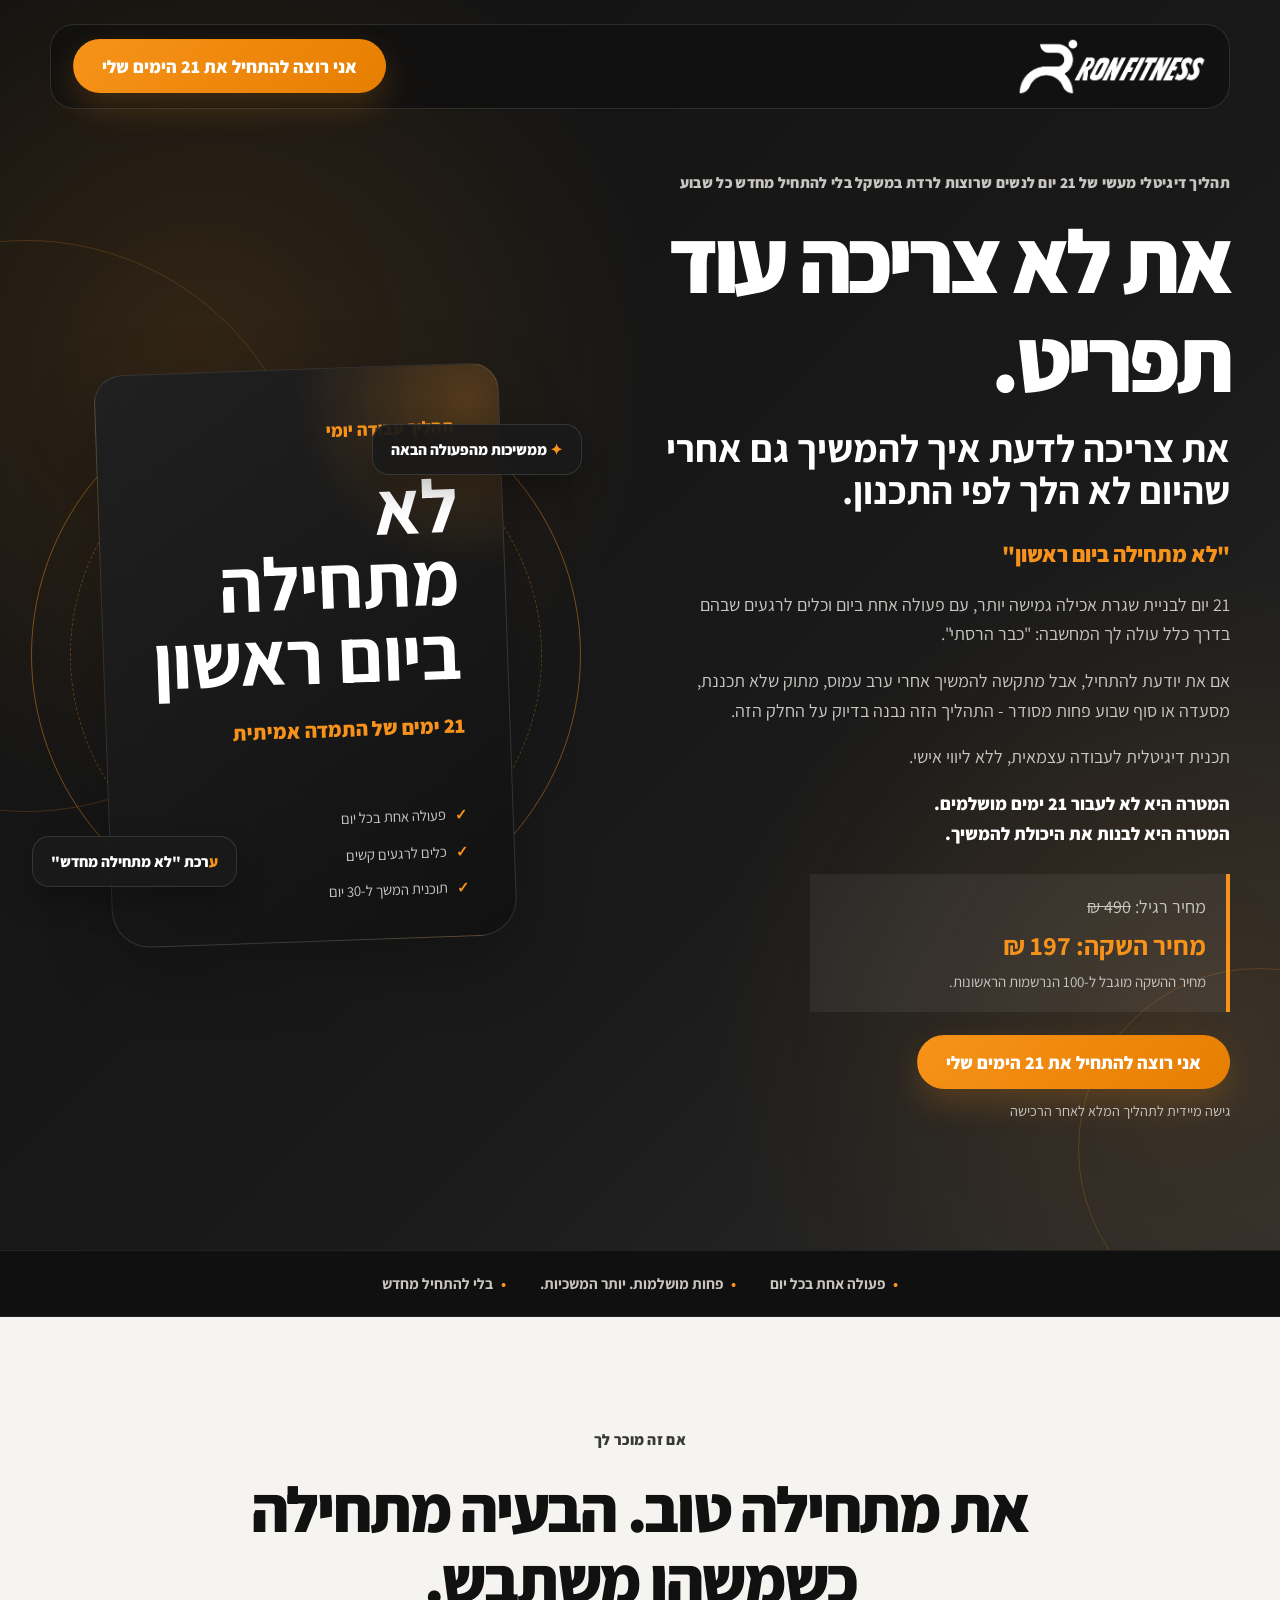
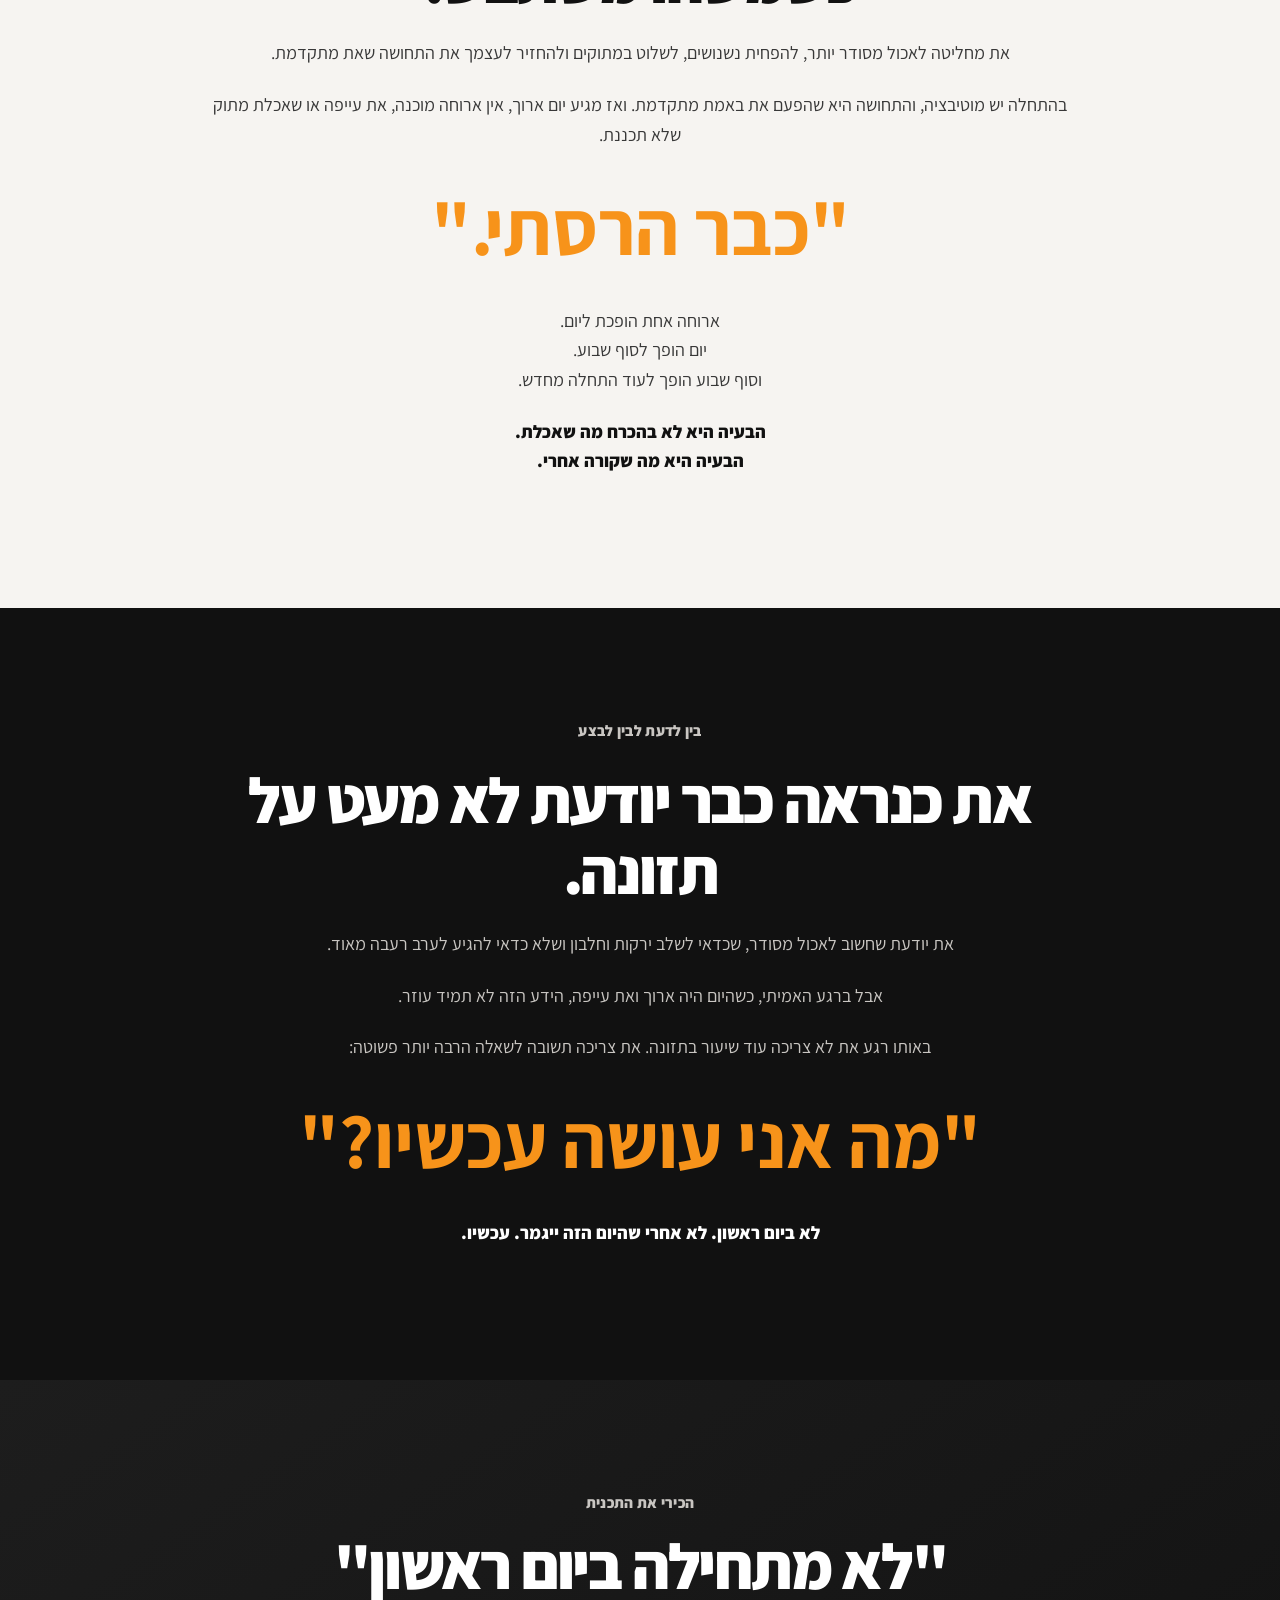
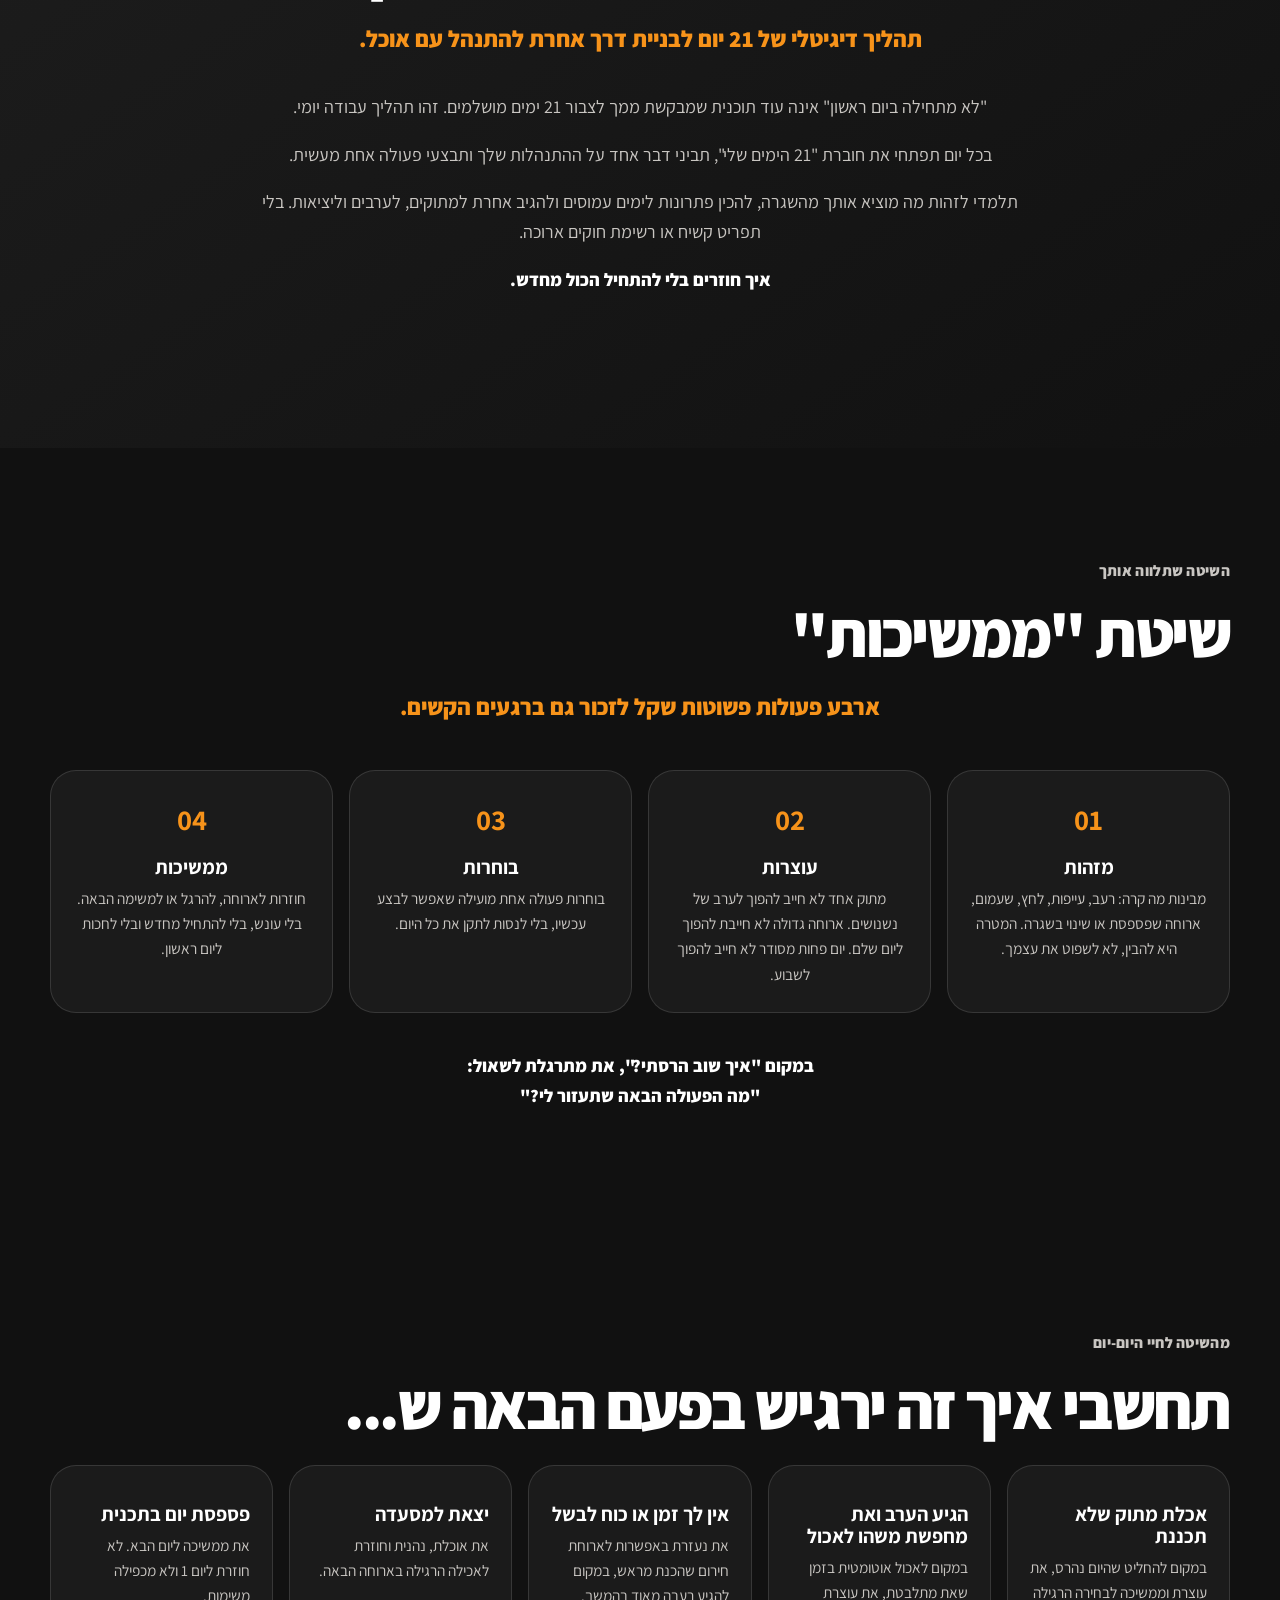
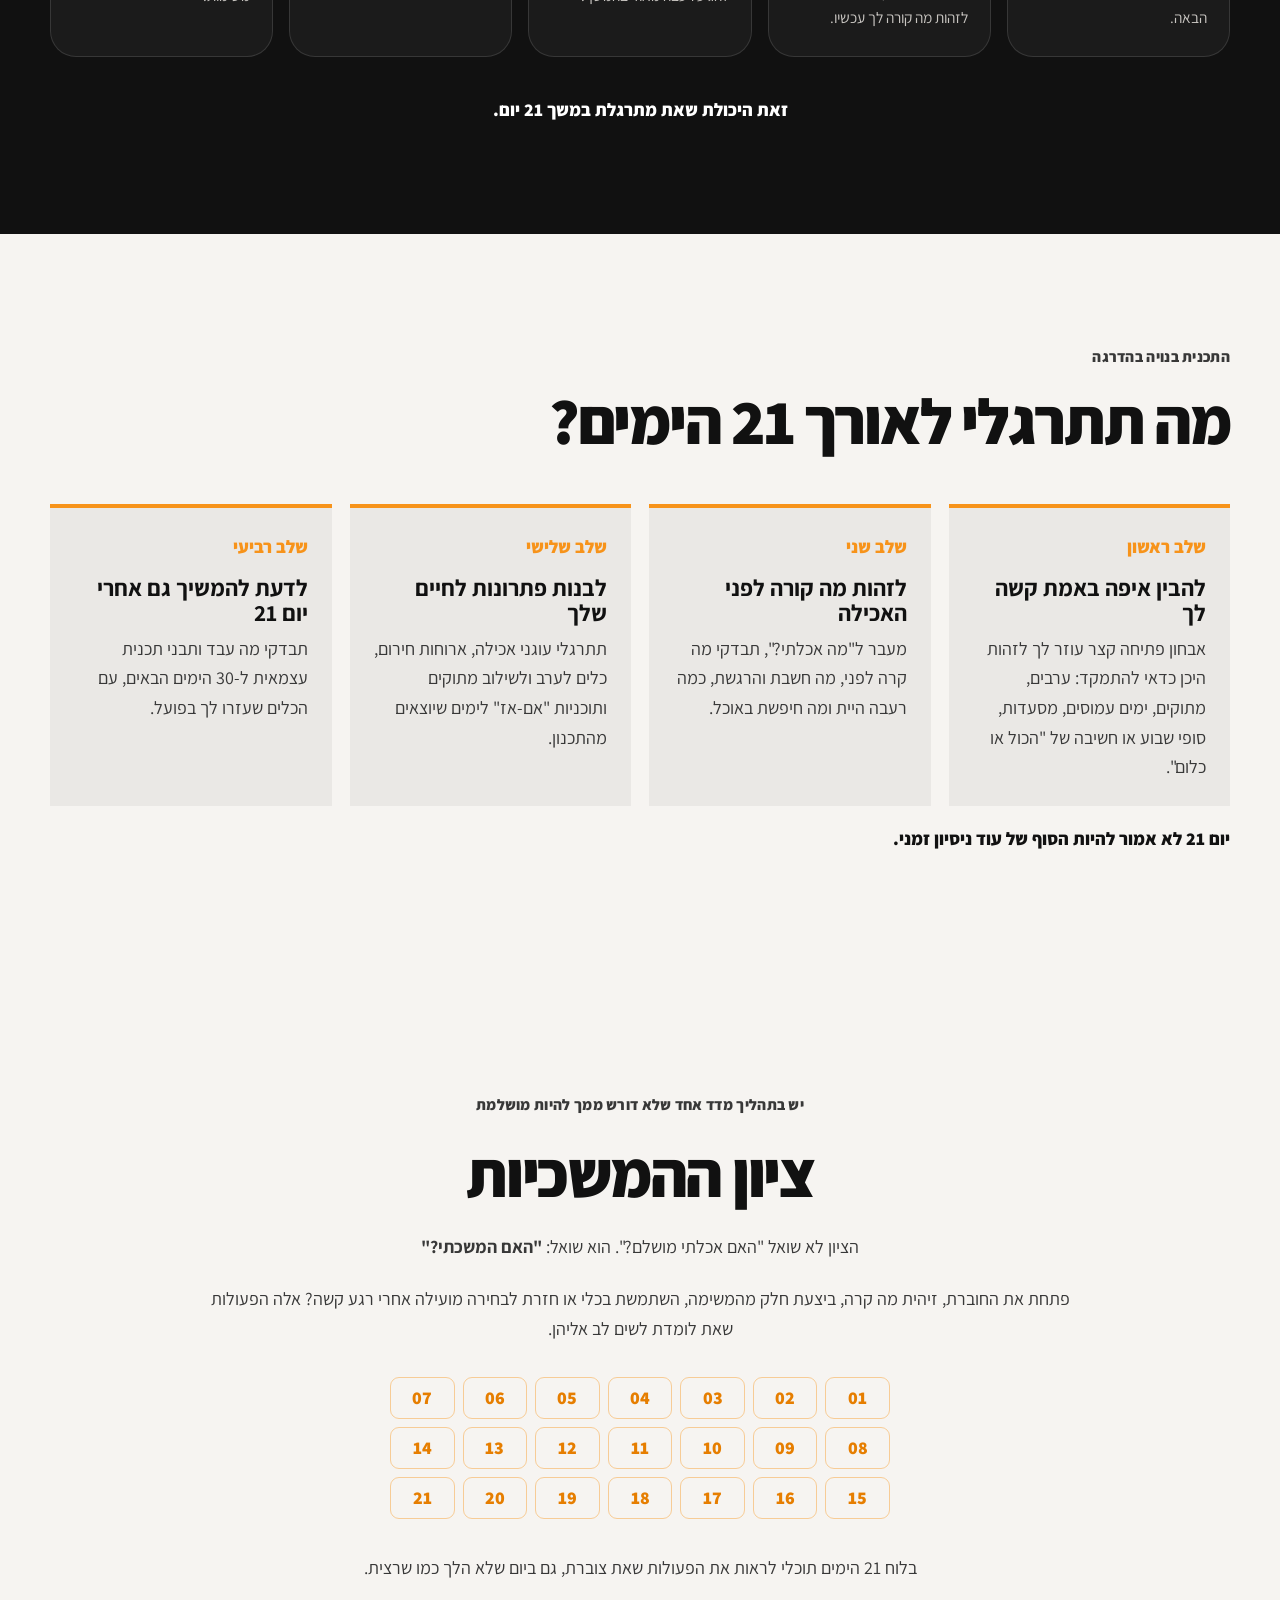
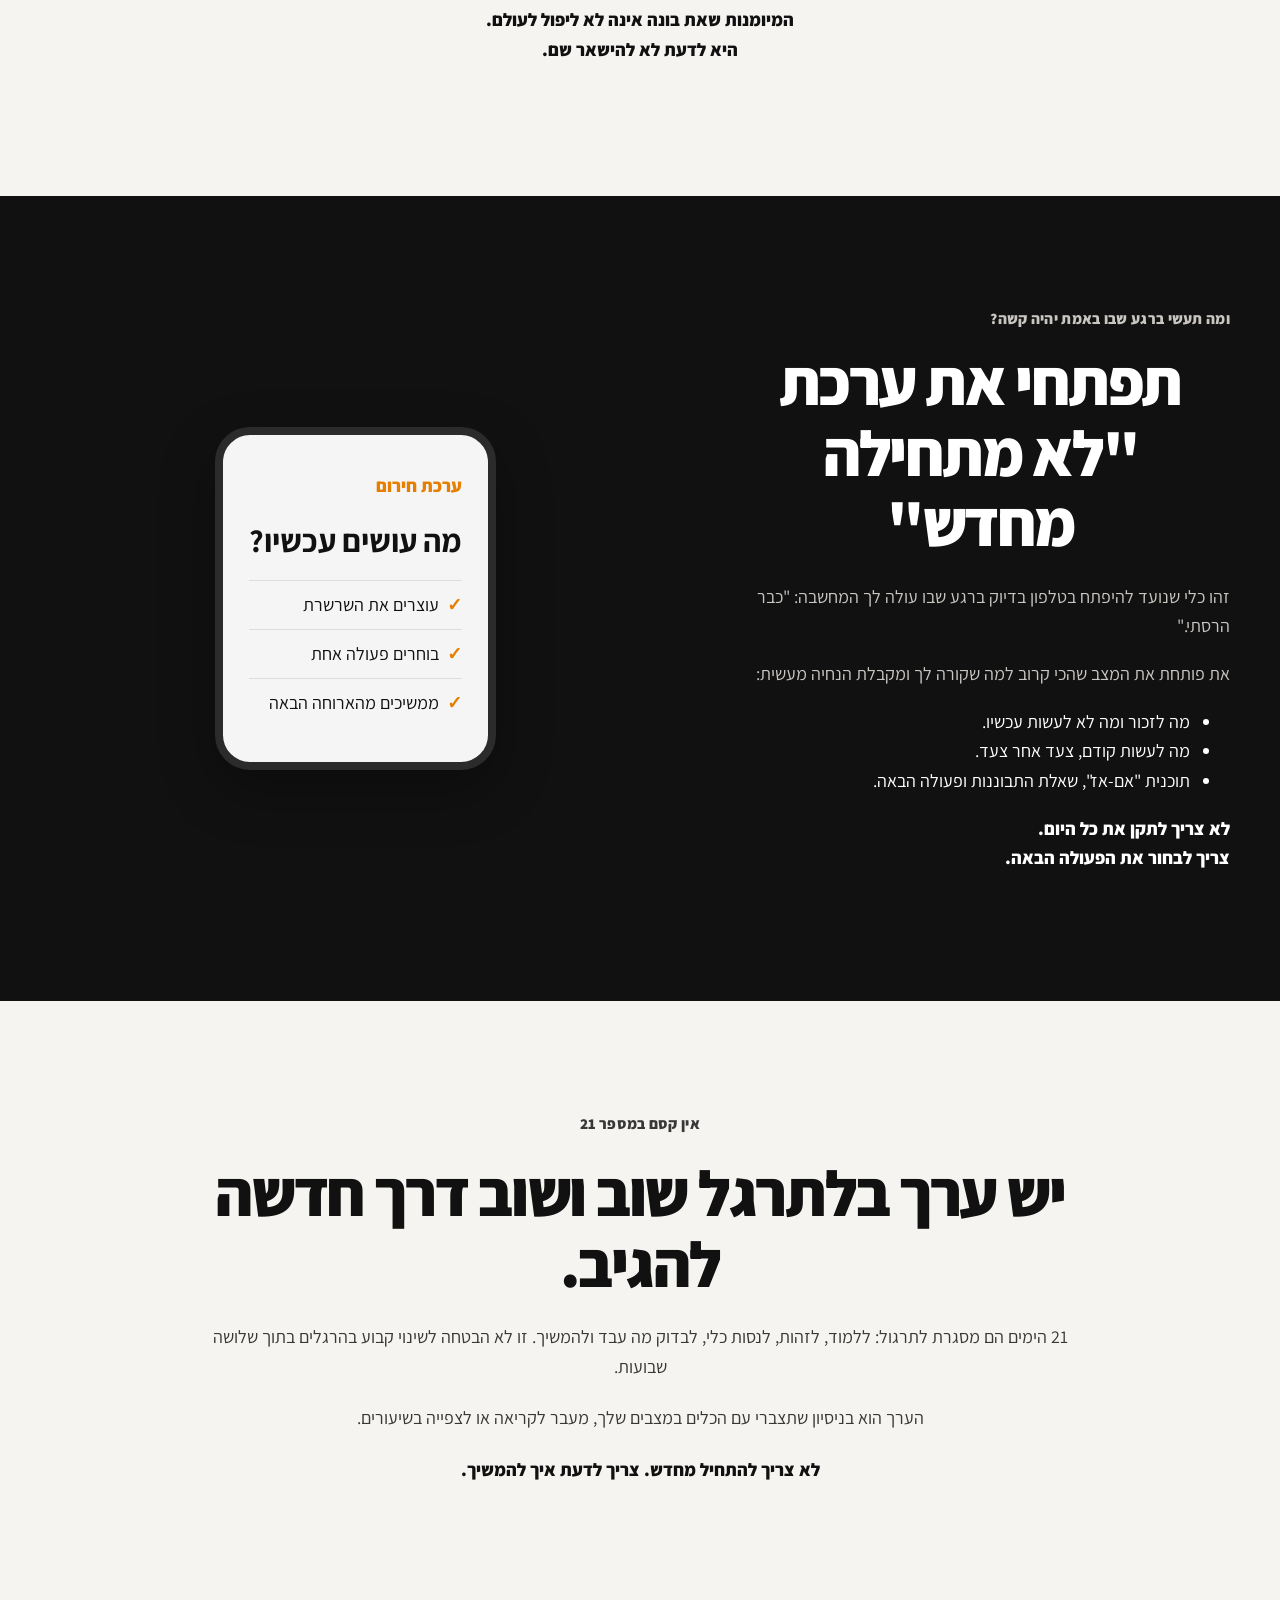
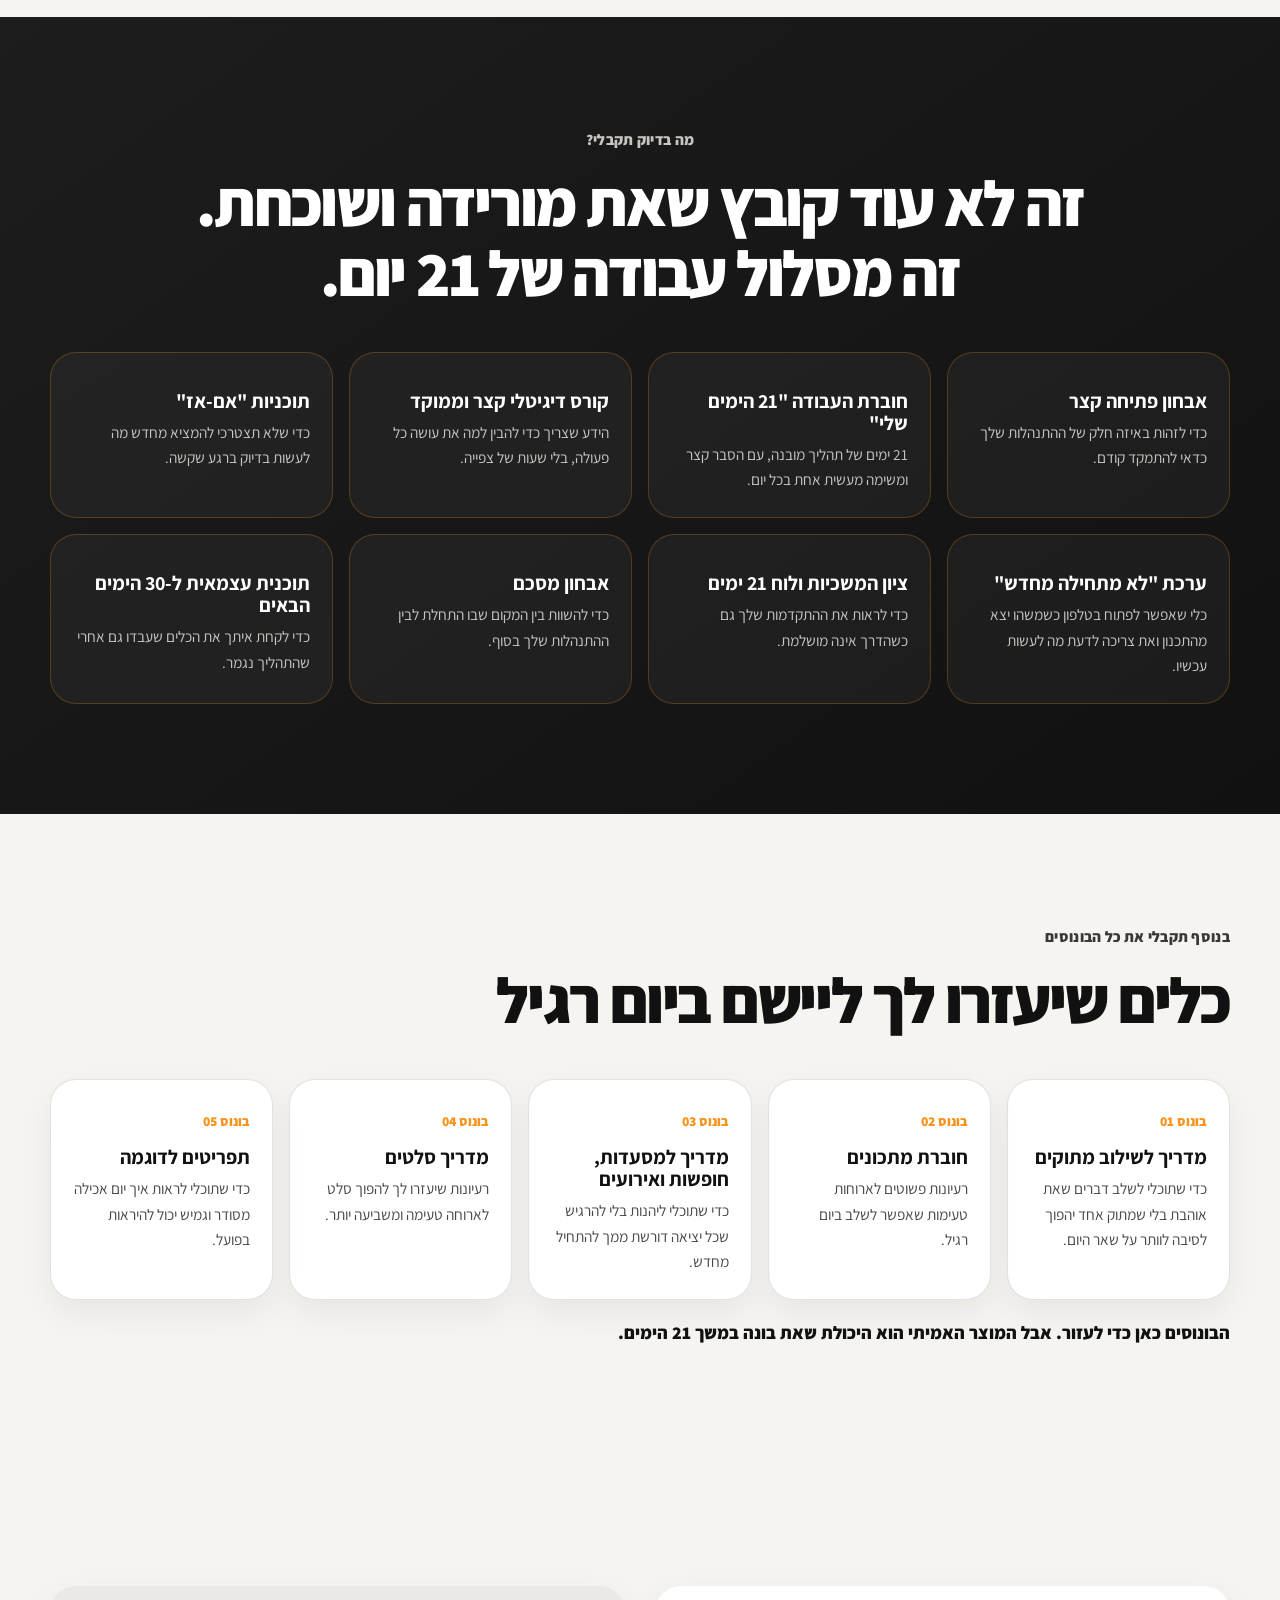
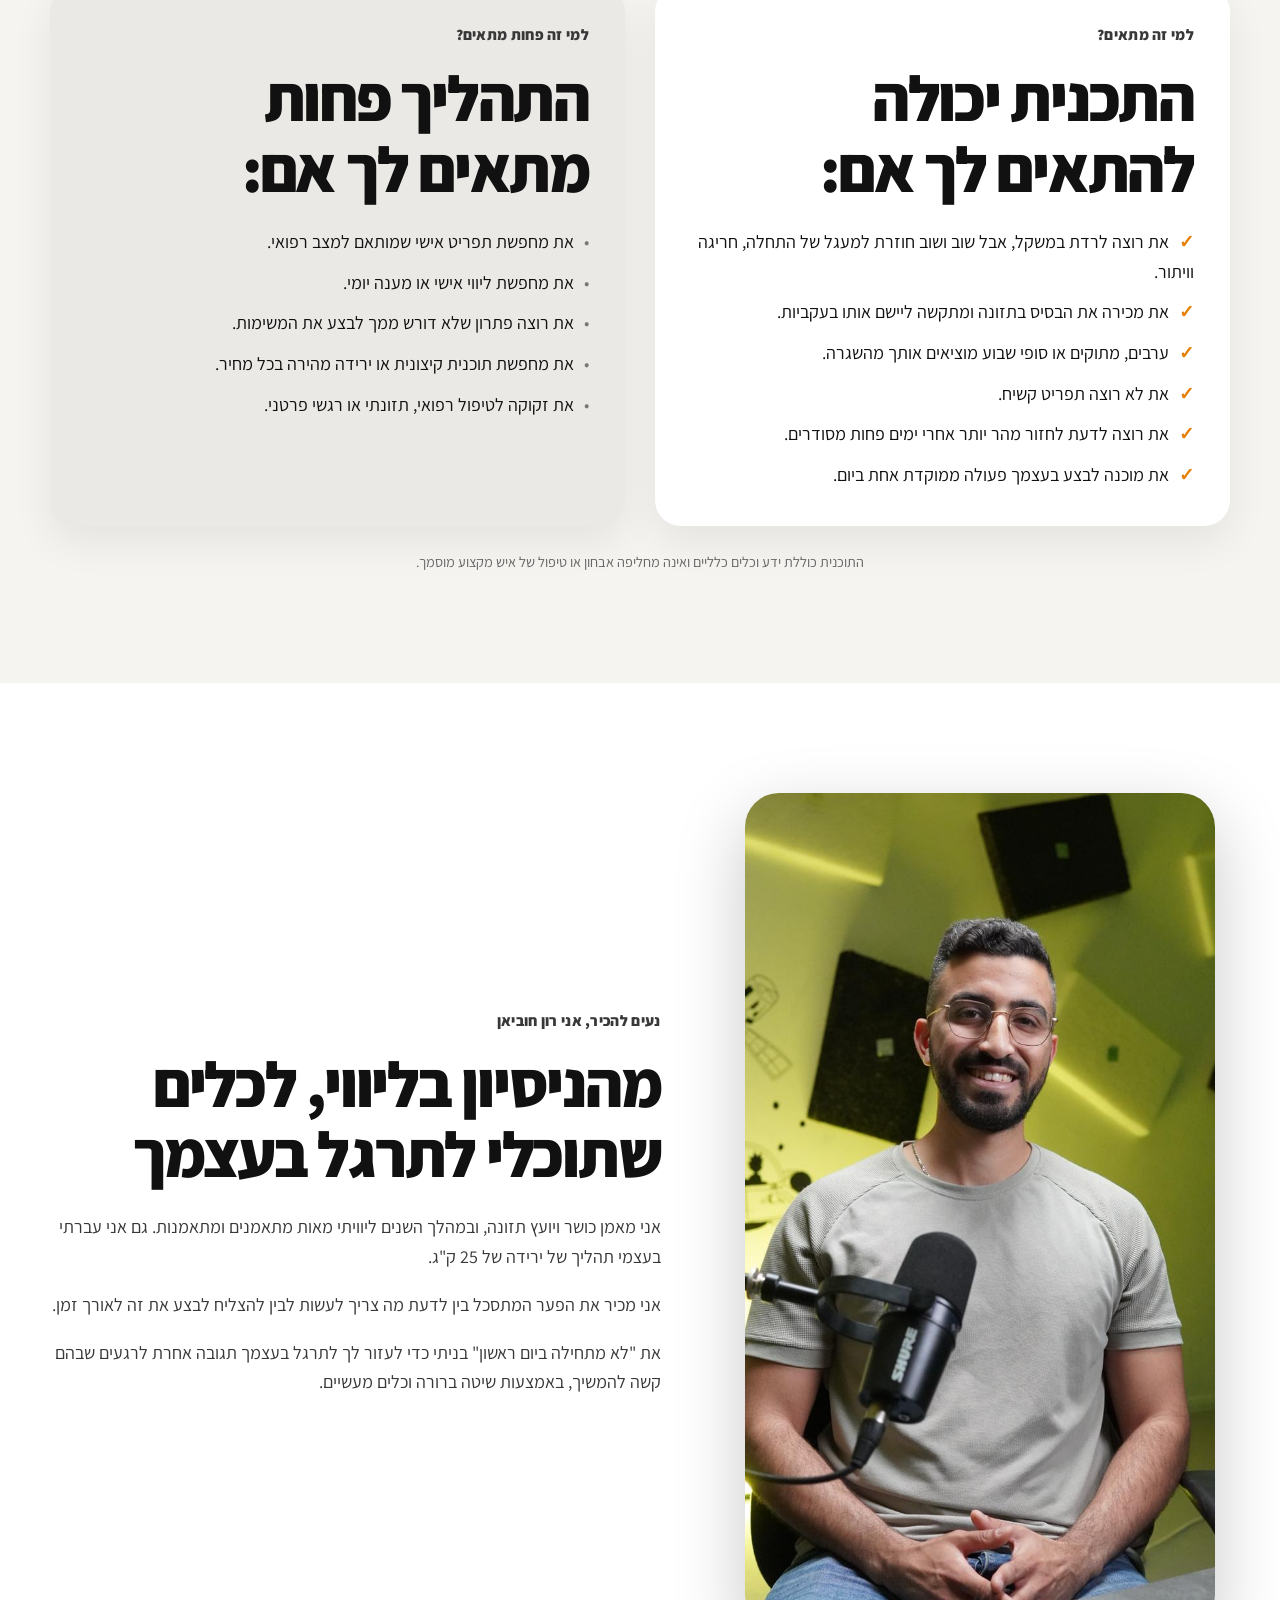
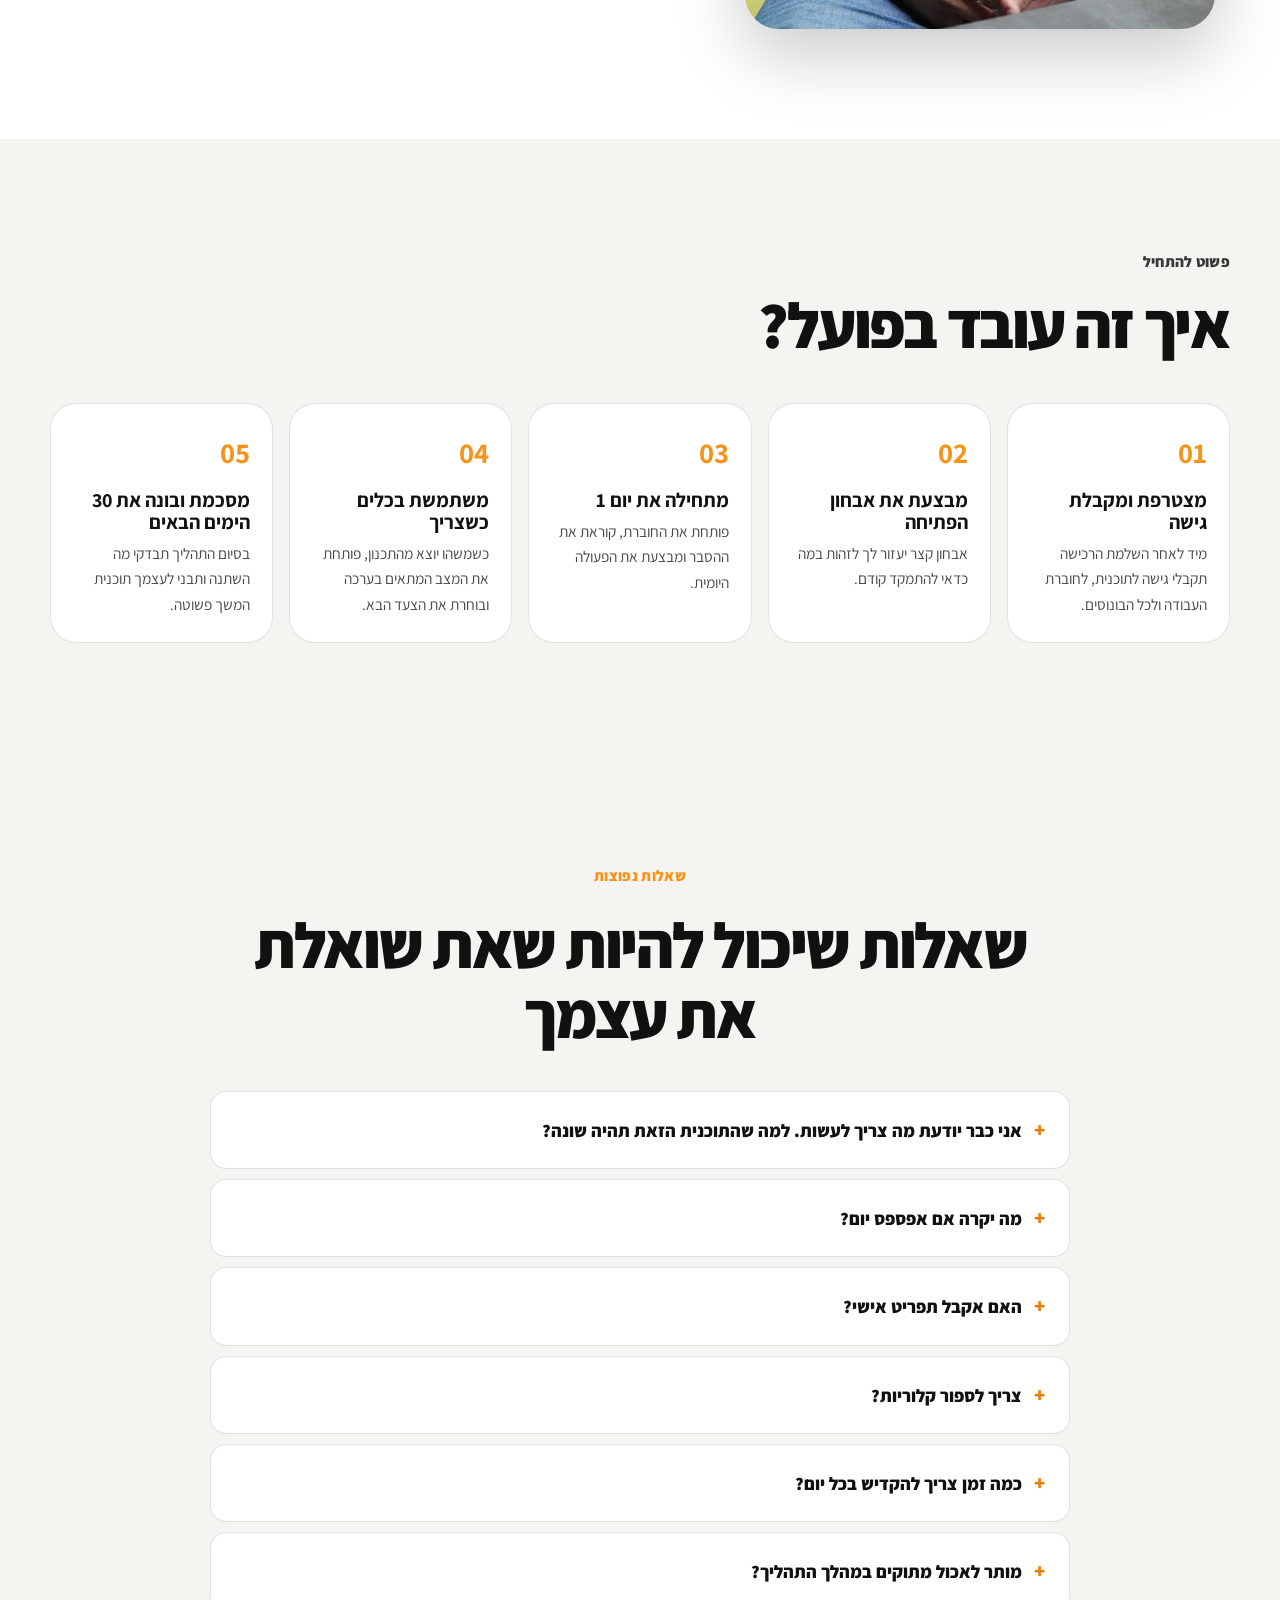
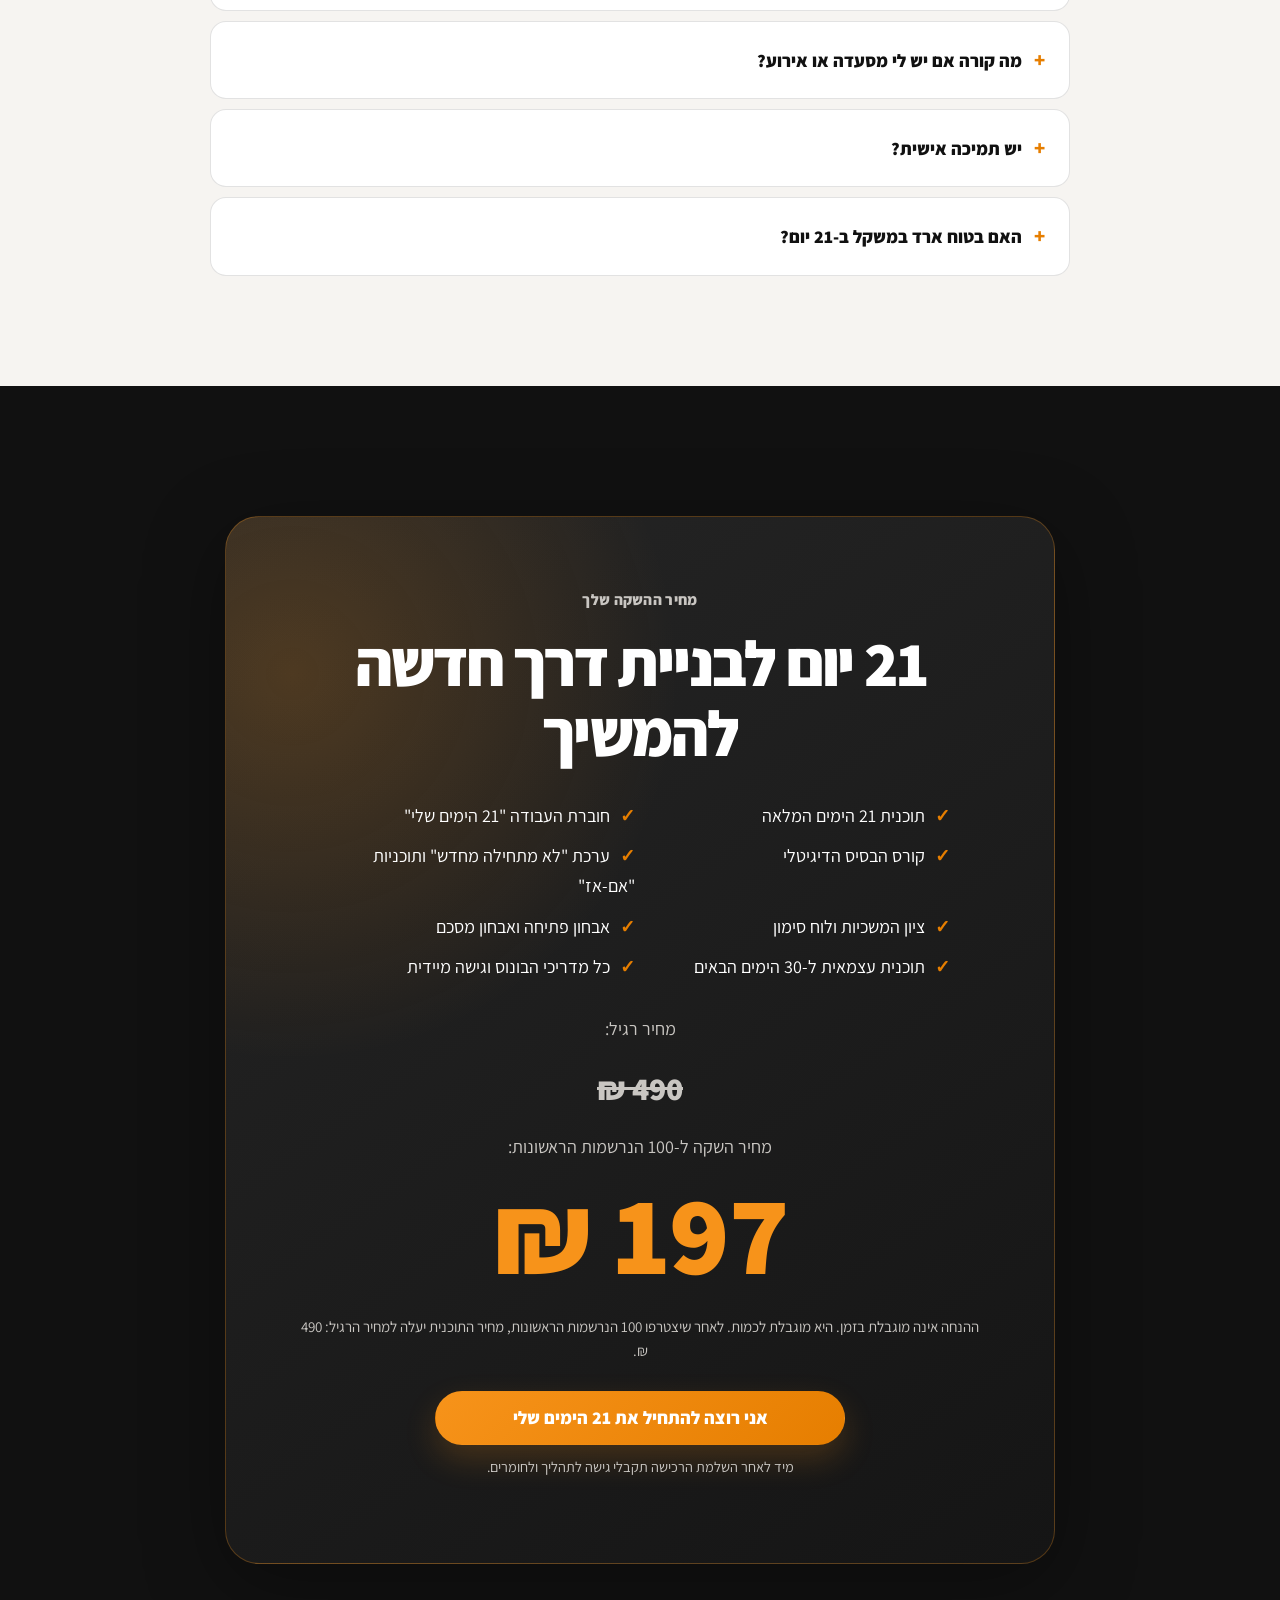
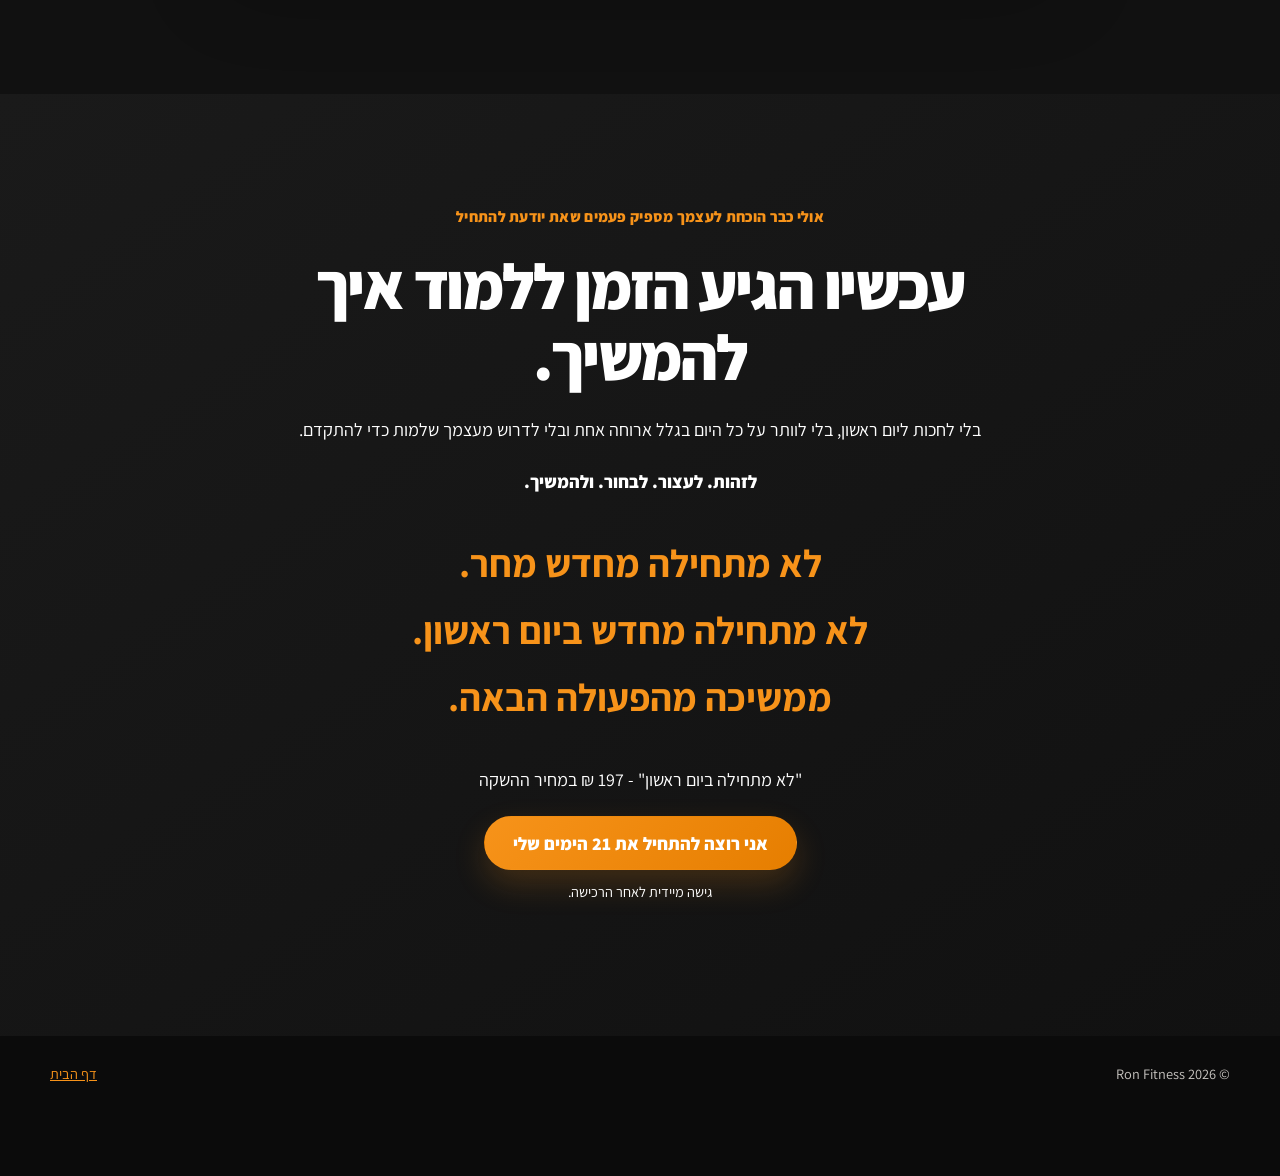
==== commit 6c83fe50: "feat: upgrade 21-day product conversion copy" ====
--- a/21-days/index.html
+++ b/21-days/index.html
@@ -37,7 +37,7 @@
       href="https://fonts.googleapis.com/css2?family=Assistant:wght@400;500;600;700;800;900&display=swap"
       rel="stylesheet"
     />
-    <link rel="stylesheet" href="./21-days.css" />
+    <link rel="stylesheet" href="./21-days.css?v=20260908-copy" />
     <script type="application/ld+json">
       {
         "@context": "https://schema.org",
@@ -73,7 +73,7 @@
             "name": "אני כבר יודעת מה צריך לעשות. למה שהתוכנית הזאת תהיה שונה?",
             "acceptedAnswer": {
               "@type": "Answer",
-              "text": "המטרה שלה אינה להעמיס עלייך עוד ידע, אלא להעביר אותך תהליך יומי שבו את לוקחת רעיון אחד ומיישמת אותו בחיים שלך."
+              "text": "כי היא מתמקדת בתרגול תגובות למצבים שבהם קשה לך ליישם את הידע: ערב עמוס, מתוק שלא תכננת או יום שיצא מהשגרה. בכל יום את לוקחת רעיון אחד ומתרגלת אותו בעצמך."
             }
           },
           {
@@ -81,7 +81,7 @@
             "name": "מה יקרה אם אפספס יום?",
             "acceptedAnswer": {
               "@type": "Answer",
-              "text": "לא תתחילי מחדש ולא תצטרכי להשלים הכול. פשוט תמשיכי ליום הבא."
+              "text": "תמשיכי ליום הבא, בלי לחזור ליום 1 ובלי להכפיל משימות. החזרה אחרי יום שהתפספס היא חלק מהמיומנות שאת מתרגלת."
             }
           },
           {
@@ -113,7 +113,7 @@
             "name": "מותר לאכול מתוקים במהלך התהליך?",
             "acceptedAnswer": {
               "@type": "Answer",
-              "text": "כן. המטרה היא ללמוד לשלב מתוקים בלי שמתוק אחד יגרום לך להרגיש שכל היום נהרס."
+              "text": "כן. המטרה היא ללמוד לשלב אותם בלי שמתוק אחד יגרום לך להרגיש שכל היום נהרס."
             }
           },
           {
@@ -121,7 +121,7 @@
             "name": "מה קורה אם יש לי מסעדה או אירוע?",
             "acceptedAnswer": {
               "@type": "Answer",
-              "text": "את ממשיכה בתוכנית ומקבלת כלים להתנהלות לפני האירוע, בזמן האירוע ואחריו."
+              "text": "את ממשיכה בתוכנית ומקבלת כלים להתנהלות לפני האירוע, בזמן האירוע ואחריו. התהליך אמור להתאים לחיים שלך."
             }
           },
           {
@@ -129,7 +129,7 @@
             "name": "יש תמיכה אישית?",
             "acceptedAnswer": {
               "@type": "Answer",
-              "text": "לא. זאת תוכנית דיגיטלית עצמאית, וכל החומרים בנויים כך שתוכלי לעבור את התהליך בעצמך."
+              "text": "לא. זאת תוכנית דיגיטלית עצמאית. כל החומרים בנויים כך שתוכלי לעבור את התהליך בעצמך."
             }
           },
           {
@@ -137,7 +137,7 @@
             "name": "האם בטוח ארד במשקל ב-21 יום?",
             "acceptedAnswer": {
               "@type": "Answer",
-              "text": "לא ניתן להבטיח מראש תוצאה אישית או מספר מסוים על המשקל. מטרת התוכנית היא לעזור לך לבנות התנהלות יציבה יותר עם אוכל."
+              "text": "לא ניתן להבטיח תוצאה אישית או ירידה מסוימת במשקל ב-21 יום. התכנית עובדת על חלק חשוב בתהליך ירידה במשקל: בניית התנהלות יציבה יותר עם אוכל והפסקת מעגל ההתחלה, החריגה והוויתור."
             }
           }
         ]
@@ -168,7 +168,7 @@
         <a class="sales-brand" href="/" aria-label="חזרה לדף הראשי">
           <img src="../assets/ron-fitness-logo-white.png" alt="RON FITNESS" />
         </a>
-        <a class="sales-header-cta" href="#offer" data-purchase-cta data-track="top-cta">אני רוצה להתחיל</a>
+        <a class="sales-header-cta" href="#offer" data-purchase-cta data-track="top-cta">אני רוצה להתחיל את 21 הימים שלי</a>
       </div>
     </header>
 
@@ -176,14 +176,14 @@
       <section class="sales-hero">
         <div class="sales-container hero-layout">
           <div class="hero-copy reveal">
-            <p class="sales-eyebrow">תכנית אישית לנשים שנמאס להן להמשיך להתחיל כל פעם מחדש</p>
-            <h1>את לא צריכה עוד תפריט שיסביר לך מה לאכול</h1>
-            <h2>להפסיק להתחיל מחדש בכל פעם שהחיים משתבשים או שאין לך מוטיבציה</h2>
+            <p class="sales-eyebrow">תהליך דיגיטלי מעשי של 21 יום לנשים שרוצות לרדת במשקל בלי להתחיל מחדש כל שבוע</p>
+            <h1>את לא צריכה עוד תפריט.</h1>
+            <h2>את צריכה לדעת איך להמשיך גם אחרי שהיום לא הלך לפי התכנון.</h2>
             <p class="hero-product">"לא מתחילה ביום ראשון"</p>
-            <p class="hero-promise">21 יום לבניית שגרת אכילה שלא נעלמת בגלל ערב קשה, מתוק שלא תכננת או סוף שבוע פחות מסודר</p>
-            <p>אם את יודעת להתחיל, אבל מתקשה להמשיך ברגע שהחיים לא מסתדרים לפי התוכנית, התהליך הזה נבנה בדיוק בשבילך.</p>
-            <p>בכל יום תקבלי פעולה אחת קטנה וברורה, שתעזור לך לבנות שגרת אכילה שמתאימה לחיים האמיתיים שלך. גם לעבודה, גם לילדים, גם לערבים, גם למתוקים וגם לימים שבהם לא הכול מתנהל כפי שתכננת.</p>
-            <p class="hero-emphasis">במקום לומר "כבר הרסתי", תדעי בדיוק מה לעשות עכשיו.</p>
+            <p>21 יום לבניית שגרת אכילה גמישה יותר, עם פעולה אחת ביום וכלים לרגעים שבהם בדרך כלל עולה לך המחשבה: "כבר הרסתי".</p>
+            <p>אם את יודעת להתחיל, אבל מתקשה להמשיך אחרי ערב עמוס, מתוק שלא תכננת, מסעדה או סוף שבוע פחות מסודר - התהליך הזה נבנה בדיוק על החלק הזה.</p>
+            <p>תכנית דיגיטלית לעבודה עצמאית, ללא ליווי אישי.</p>
+            <p class="hero-emphasis">המטרה היא לא לעבור 21 ימים מושלמים.<br />המטרה היא לבנות את היכולת להמשיך.</p>
             <div class="price-preview">
               <span>מחיר רגיל: <s>490 ₪</s></span>
               <strong>מחיר השקה: 197 ₪</strong>
@@ -209,55 +209,32 @@
       <section class="proof-bar" aria-label="עקרונות התהליך">
         <div class="sales-container proof-grid">
           <span>פעולה אחת בכל יום</span>
-          <span>מתאים לחיים אמיתיים</span>
+          <span>פחות מושלמות. יותר המשכיות.</span>
           <span>בלי להתחיל מחדש</span>
         </div>
       </section>
 
       <section class="sales-section light-section">
         <div class="sales-container narrow-content reveal">
-          <p class="sales-eyebrow">כמה פעמים כבר התחלת מחדש?</p>
-          <h2>ביום ראשון את מתחילה. הפעם את רצינית.</h2>
+          <p class="sales-eyebrow">אם זה מוכר לך</p>
+          <h2>את מתחילה טוב. הבעיה מתחילה כשמשהו משתבש.</h2>
           <p>את מחליטה לאכול מסודר יותר, להפחית נשנושים, לשלוט במתוקים ולהחזיר לעצמך את התחושה שאת מתקדמת.</p>
-          <p>ביום הראשון הולך טוב. אולי גם ביום השני. לפעמים את מצליחה להחזיק אפילו שבוע.</p>
-          <p>ואז מגיעים החיים: יום עמוס בעבודה, ערב מתיש עם הילדים, ארוחה שלא הספקת להכין, מתוק שאכלת בלי שתכננת, מסעדה, אירוע או סוף שבוע.</p>
+          <p>בהתחלה יש מוטיבציה, והתחושה היא שהפעם את באמת מתקדמת. ואז מגיע יום ארוך, אין ארוחה מוכנה, את עייפה או שאכלת מתוק שלא תכננת.</p>
           <h3 class="quote-heading">"כבר הרסתי."</h3>
-          <p>אם כבר אכלת את המתוק, את לוקחת עוד משהו. אם כבר יצאת מהתכנון בארוחה, את מוותרת גם על שאר היום. אם סוף השבוע לא היה מסודר, את מחכה ליום ראשון כדי לחזור.</p>
-          <p class="strong-copy">לא בגלל הארוחה עצמה, אלא בגלל הרגע שבו החלטת שאין טעם להמשיך.</p>
+          <p>ארוחה אחת הופכת ליום.<br />יום הופך לסוף שבוע.<br />וסוף שבוע הופך לעוד התחלה מחדש.</p>
+          <p class="strong-copy">הבעיה היא לא בהכרח מה שאכלת.<br />הבעיה היא מה שקורה אחרי.</p>
         </div>
       </section>
 
       <section class="sales-section dark-section">
         <div class="sales-container narrow-content reveal">
-          <p class="sales-eyebrow">הידע זה לא הבעיה שלך. מה שחסר לך זה להתמיד עם הכלים הנכונים</p>
-          <h2>ואולי החלק הכי מתסכל הוא שאת כבר יודעת מה צריך לעשות</h2>
+          <p class="sales-eyebrow">בין לדעת לבין לבצע</p>
+          <h2>את כנראה כבר יודעת לא מעט על תזונה.</h2>
           <p>את יודעת שחשוב לאכול מסודר, שכדאי לשלב ירקות וחלבון ושלא כדאי להגיע לערב רעבה מאוד.</p>
           <p>אבל ברגע האמיתי, כשהיום היה ארוך ואת עייפה, הידע הזה לא תמיד עוזר.</p>
-          <p>את צריכה לדעת מה לעשות אחרי שאכלת יותר ממה שתכננת, איך לעצור לפני שמתוק אחד הופך לערב שלם של נשנושים, איך לצאת למסעדה ואיך לחזור אחרי סוף שבוע פחות מסודר.</p>
-          <p class="hero-emphasis">את לא צריכה עוד מידע. את צריכה דרך פעולה שתהיה שם בשבילך ברגע שבו בדרך כלל את מוותרת.</p>
-        </div>
-      </section>
-
-      <section class="sales-section light-section">
-        <div class="sales-container narrow-content reveal">
-          <p class="sales-eyebrow">חשוב לי שתדעי</p>
-          <h2>הבעיה היא לא שאין לך מספיק כוח רצון</h2>
-          <p>את לא עצלנית, לא חסרת משמעת ולא מישהי שפשוט "לא מסוגלת להתמיד". פשוט ניסית שוב ושוב להצליח בדרך שדרשה ממך להיות מסודרת כל הזמן.</p>
-          <p>אבל החיים שלך לא תמיד מסודרים. יש עבודה, משפחה, ימים שבהם לא ישנת מספיק, ערבים שבהם את רוצה משהו מתוק וארוחות שלא הספקת להכין.</p>
-          <p class="strong-copy">אם הדרך שלך עובדת רק כשהיום מושלם, היא לא באמת מתאימה לחיים שלך.</p>
-          <p>את לא צריכה להשתנות כדי להתאים לתוכנית. את צריכה תוכנית שתלמד אותך להתנהל גם בתוך החיים שכבר יש לך.</p>
-        </div>
-      </section>
-
-      <section class="sales-section dark-section future-section">
-        <div class="sales-container narrow-content reveal">
-          <p class="sales-eyebrow">תארי לעצמך</p>
-          <h2>בפעם הבאה משהו לא יתנהל לפי התכנון</h2>
-          <p>אכלת יותר ממה שרצית, אבל במקום לומר "כבר הרסתי", את מסיימת את הארוחה וממשיכה ביום שלך.</p>
-          <p>הגיע הערב ואת מחפשת משהו לאכול, אבל במקום לנשנש בלי לשים לב, את עוצרת ובודקת מה את באמת צריכה.</p>
-          <p>יצאת למסעדה, אכלת, נהנית, ובארוחה הבאה חזרת להתנהלות הרגילה שלך. פספסת יום בתוכנית, אבל לא חזרת ליום הראשון. פשוט המשכת ליום הבא.</p>
-          <h3 class="hero-emphasis">זאת היכולת שאת הולכת לבנות.</h3>
-          <p>לא להיות מושלמת, לא להימנע מכל מתוק ולא לחיות לפי תפריט קשיח. אלא לדעת מה לעשות גם כשהדברים לא מתנהלים בדיוק כפי שרצית.</p>
+          <p>באותו רגע את לא צריכה עוד שיעור בתזונה. את צריכה תשובה לשאלה הרבה יותר פשוטה:</p>
+          <h3 class="quote-heading">"מה אני עושה עכשיו?"</h3>
+          <p class="hero-emphasis">לא ביום ראשון. לא אחרי שהיום הזה ייגמר. עכשיו.</p>
         </div>
       </section>
 
@@ -265,32 +242,12 @@
         <div class="sales-container reveal">
           <p class="sales-eyebrow">הכירי את התכנית</p>
           <h2>"לא מתחילה ביום ראשון"</h2>
-          <p class="section-lead">21 יום של התמדה<br />תכנית אמיתית שמביאה אותך לתוצאות שאת באמת רוצה</p>
+          <p class="section-lead">תהליך דיגיטלי של 21 יום לבניית דרך אחרת להתנהל עם אוכל.</p>
           <div class="product-intro">
             <p>"לא מתחילה ביום ראשון" אינה עוד תוכנית שמבקשת ממך לצבור 21 ימים מושלמים. זהו תהליך עבודה יומי.</p>
             <p>בכל יום תפתחי את חוברת "21 הימים שלי", תביני דבר אחד על ההתנהלות שלך ותבצעי פעולה אחת מעשית.</p>
-            <p class="strong-copy">לא עשר משימות. לא רשימת חוקים. פעולה אחת שאת יכולה לבצע היום.</p>
-          </div>
-          <div class="feature-grid">
-            <article><span>01</span><h3>הקורס מלמד אותך</h3><p>שיעורי בסיס קצרים נותנים לך את הידע שאת צריכה כדי להבין את הפעולות שאת מבצעת.</p></article>
-            <article><span>02</span><h3>חוברת 21 הימים מעבירה אותך תהליך</h3><p>בכל יום היא אומרת לך במה להתמקד, מה לבדוק ומה לבצע.</p></article>
-            <article><span>03</span><h3>ערכת "לא מתחילה מחדש"</h3><p>כשהיום משתבש, את פותחת את המצב המתאים ומקבלת פעולה ברורה.</p></article>
-            <article><span>04</span><h3>ציון ההמשכיות מראה לך שאת מתקדמת</h3><p>לא לפי כמות הימים המושלמים, אלא לפי היכולת שלך לחזור ולהמשיך.</p></article>
-            <article><span>05</span><h3>תוכנית 30 הימים עוזרת לך לשמור</h3><p>כדי שהיום ה-21 לא יהפוך לסיום של עוד ניסיון זמני.</p></article>
-          </div>
-          <p class="center-emphasis">את לא רוכשת סרטונים וכמה קבצים. את רוכשת מסלול עבודה של 21 יום שבכל יום אומר לך בדיוק מה לעשות.</p>
-        </div>
-      </section>
-
-      <section class="sales-section light-section">
-        <div class="sales-container reveal">
-          <p class="sales-eyebrow">התכנית בנויה בהדרגה</p>
-          <h2>כך התהליך יעזור לך לעבור למקום שבו את רוצה להיות</h2>
-          <div class="timeline">
-            <article><span>ימים 1-3</span><h3>להבין מה באמת קורה לך</h3><p>תתחילי באבחון קצר של 2-3 דקות ותזהי אם נקודת הקושי היא בערב, מתוקים, ימים עמוסים, מסעדות, סופי שבוע או חשיבה של "הכול או כלום".</p></article>
-            <article><span>בהמשך</span><h3>לזהות מה מפעיל את האכילה</h3><p>תתחילי לשים לב למה שקורה לפני הנשנושים, המתוקים או האכילה האוטומטית. כשתזהי מה קורה לפני, יהיה לך קל יותר לבחור מה לעשות אחרי.</p></article>
-            <article><span>לאחר מכן</span><h3>לבנות פתרונות שמתאימים לחיים שלך</h3><p>תבני עוגנים פשוטים: נקודות אכילה, ארוחות חירום, פעולה לשעות הערב, דרך לשלב מתוקים ותגובה ברורה ליציאה מהשגרה.</p></article>
-            <article><span>בסיום</span><h3>לדעת להמשיך לבד</h3><p>תשווי את עצמך לנקודת הפתיחה ותבני תוכנית עצמאית ל-30 הימים הבאים. המטרה היא שתסיימי עם כלים שתדעי להפעיל בעצמך.</p></article>
+            <p>תלמדי לזהות מה מוציא אותך מהשגרה, להכין פתרונות לימים עמוסים ולהגיב אחרת למתוקים, לערבים וליציאות. בלי תפריט קשיח או רשימת חוקים ארוכה.</p>
+            <p class="strong-copy">איך חוזרים בלי להתחיל הכול מחדש.</p>
           </div>
         </div>
       </section>
@@ -301,25 +258,53 @@
           <h2>שיטת "ממשיכות"</h2>
           <p class="section-lead">ארבע פעולות פשוטות שקל לזכור גם ברגעים הקשים.</p>
           <div class="method-grid">
-            <article><b>01</b><h3>מזהות</h3><p>מבינות מה קרה ומה גרם לך לצאת מהשגרה, לא כדי לשפוט את עצמך אלא כדי להבין למה את זקוקה עכשיו.</p></article>
-            <article><b>02</b><h3>עוצרות</h3><p>עוצרות את השרשרת לפני שפעולה אחת הופכת לוויתור על כל היום.</p></article>
-            <article><b>03</b><h3>בוחרות</h3><p>בוחרות פעולה אחת קטנה שאפשר לבצע עכשיו.</p></article>
-            <article><b>04</b><h3>ממשיכות</h3><p>חוזרות לארוחה, להרגל או למשימה הבאה בלי להתחיל מחדש.</p></article>
-          </div>
-          <p class="center-emphasis">"מה הפעולה הבאה שתעזור לי?"</p>
-        </div>
-      </section>
-
-      <section class="sales-section confidence-section">
-        <div class="sales-container split-layout reveal">
-          <div class="confidence-photo"><img src="../assets/ron-hubian-studio.jpg" alt="רון חוביאן בסטודיו" loading="lazy" /></div>
-          <div>
-            <p class="sales-eyebrow">בכל יום תחזקי את היכולת לסמוך על עצמך</p>
-            <h2>לא דרך מילים. דרך ניסיון שאת צוברת יום אחרי יום.</h2>
-            <p>אחד הדברים הכואבים במעגל ההתחלות הוא לא רק מה שקורה עם האוכל. זאת התחושה שאת כבר לא מאמינה לעצמך.</p>
-            <p>המטרה של 21 הימים אינה לבנות עוד הבטחה גדולה, אלא לבנות אמון מחדש באמצעות פעולות קטנות.</p>
-            <p>בכל פעם שאת חוזרת אחרי רגע פחות מסודר, את מחזקת את הידיעה שאת לא חייבת לוותר.</p>
-          </div>
+            <article><b>01</b><h3>מזהות</h3><p>מבינות מה קרה: רעב, עייפות, לחץ, שעמום, ארוחה שפספסת או שינוי בשגרה. המטרה היא להבין, לא לשפוט את עצמך.</p></article>
+            <article><b>02</b><h3>עוצרות</h3><p>מתוק אחד לא חייב להפוך לערב של נשנושים. ארוחה גדולה לא חייבת להפוך ליום שלם. יום פחות מסודר לא חייב להפוך לשבוע.</p></article>
+            <article><b>03</b><h3>בוחרות</h3><p>בוחרות פעולה אחת מועילה שאפשר לבצע עכשיו, בלי לנסות לתקן את כל היום.</p></article>
+            <article><b>04</b><h3>ממשיכות</h3><p>חוזרות לארוחה, להרגל או למשימה הבאה. בלי עונש, בלי להתחיל מחדש ובלי לחכות ליום ראשון.</p></article>
+          </div>
+          <p class="center-emphasis">במקום "איך שוב הרסתי?", את מתרגלת לשאול:<br />"מה הפעולה הבאה שתעזור לי?"</p>
+        </div>
+      </section>
+
+      <section class="sales-section dark-section future-section">
+        <div class="sales-container reveal">
+          <p class="sales-eyebrow">מהשיטה לחיי היום-יום</p>
+          <h2>תחשבי איך זה ירגיש בפעם הבאה ש...</h2>
+          <div class="feature-grid">
+            <article><h3>אכלת מתוק שלא תכננת</h3><p>במקום להחליט שהיום נהרס, את עוצרת וממשיכה לבחירה הרגילה הבאה.</p></article>
+            <article><h3>הגיע הערב ואת מחפשת משהו לאכול</h3><p>במקום לאכול אוטומטית בזמן שאת מתלבטת, את עוצרת לזהות מה קורה לך עכשיו.</p></article>
+            <article><h3>אין לך זמן או כוח לבשל</h3><p>את נעזרת באפשרות לארוחת חירום שהכנת מראש, במקום להגיע רעבה מאוד בהמשך.</p></article>
+            <article><h3>יצאת למסעדה</h3><p>את אוכלת, נהנית וחוזרת לאכילה הרגילה בארוחה הבאה.</p></article>
+            <article><h3>פספסת יום בתכנית</h3><p>את ממשיכה ליום הבא. לא חוזרת ליום 1 ולא מכפילה משימות.</p></article>
+          </div>
+          <p class="center-emphasis">זאת היכולת שאת מתרגלת במשך 21 יום.</p>
+        </div>
+      </section>
+
+      <section class="sales-section light-section">
+        <div class="sales-container reveal">
+          <p class="sales-eyebrow">התכנית בנויה בהדרגה</p>
+          <h2>מה תתרגלי לאורך 21 הימים?</h2>
+          <div class="timeline">
+            <article><span>שלב ראשון</span><h3>להבין איפה באמת קשה לך</h3><p>אבחון פתיחה קצר עוזר לך לזהות היכן כדאי להתמקד: ערבים, מתוקים, ימים עמוסים, מסעדות, סופי שבוע או חשיבה של "הכול או כלום".</p></article>
+            <article><span>שלב שני</span><h3>לזהות מה קורה לפני האכילה</h3><p>מעבר ל"מה אכלתי?", תבדקי מה קרה לפני, מה חשבת והרגשת, כמה רעבה היית ומה חיפשת באוכל.</p></article>
+            <article><span>שלב שלישי</span><h3>לבנות פתרונות לחיים שלך</h3><p>תתרגלי עוגני אכילה, ארוחות חירום, כלים לערב ולשילוב מתוקים ותוכניות "אם-אז" לימים שיוצאים מהתכנון.</p></article>
+            <article><span>שלב רביעי</span><h3>לדעת להמשיך גם אחרי יום 21</h3><p>תבדקי מה עבד ותבני תכנית עצמאית ל-30 הימים הבאים, עם הכלים שעזרו לך בפועל.</p></article>
+          </div>
+          <p class="strong-copy">יום 21 לא אמור להיות הסוף של עוד ניסיון זמני.</p>
+        </div>
+      </section>
+
+      <section class="sales-section light-section">
+        <div class="sales-container narrow-content reveal">
+          <p class="sales-eyebrow">יש בתהליך מדד אחד שלא דורש ממך להיות מושלמת</p>
+          <h2>ציון ההמשכיות</h2>
+          <p>הציון לא שואל "האם אכלתי מושלם?". הוא שואל: <strong>"האם המשכתי?"</strong></p>
+          <p>פתחת את החוברת, זיהית מה קרה, ביצעת חלק מהמשימה, השתמשת בכלי או חזרת לבחירה מועילה אחרי רגע קשה? אלה הפעולות שאת לומדת לשים לב אליהן.</p>
+          <div class="tracker" aria-label="לוח סימון לדוגמה"><span>01</span><span>02</span><span>03</span><span>04</span><span>05</span><span>06</span><span>07</span><span>08</span><span>09</span><span>10</span><span>11</span><span>12</span><span>13</span><span>14</span><span>15</span><span>16</span><span>17</span><span>18</span><span>19</span><span>20</span><span>21</span></div>
+          <p>בלוח 21 הימים תוכלי לראות את הפעולות שאת צוברת, גם ביום שלא הלך כמו שרצית.</p>
+          <p class="strong-copy">המיומנות שאת בונה אינה לא ליפול לעולם.<br />היא לדעת לא להישאר שם.</p>
         </div>
       </section>
 
@@ -329,8 +314,9 @@
             <p class="sales-eyebrow">ומה תעשי ברגע שבו באמת יהיה קשה?</p>
             <h2>תפתחי את ערכת "לא מתחילה מחדש"</h2>
             <p>זהו כלי שנועד להיפתח בטלפון בדיוק ברגע שבו עולה לך המחשבה: "כבר הרסתי."</p>
-            <p>את בוחרת את המצב שמתאים למה שקורה לך ומקבלת מה חשוב לזכור, מה לא לעשות עכשיו, מה לעשות עכשיו לפי הסדר, תוכנית "אם-אז", שאלה שתעזור לך ללמוד מהמצב ומשפט פעולה שיעזור לך להמשיך.</p>
-            <p class="hero-emphasis">את צריכה לפתוח את המצב המתאים ולבצע את הפעולה הראשונה.</p>
+            <p>את פותחת את המצב שהכי קרוב למה שקורה לך ומקבלת הנחיה מעשית:</p>
+            <ul><li>מה לזכור ומה לא לעשות עכשיו.</li><li>מה לעשות קודם, צעד אחר צעד.</li><li>תוכנית "אם-אז", שאלת התבוננות ופעולה הבאה.</li></ul>
+            <p class="hero-emphasis">לא צריך לתקן את כל היום.<br />צריך לבחור את הפעולה הבאה.</p>
           </div>
           <div class="phone-card" aria-label="דוגמה לערכת לא מתחילה מחדש"><span>ערכת חירום</span><strong>מה עושים עכשיו?</strong><ul><li>עוצרים את השרשרת</li><li>בוחרים פעולה אחת</li><li>ממשיכים מהארוחה הבאה</li></ul></div>
         </div>
@@ -338,27 +324,27 @@
 
       <section class="sales-section light-section">
         <div class="sales-container narrow-content reveal">
-          <p class="sales-eyebrow">התקדמות שנראית גם כשהדרך אינה מושלמת</p>
-          <h2>איך תדעי שאת מתקדמת?</h2>
-          <p>בתוכנית תשתמשי בציון המשכיות ובלוח סימון של 21 ימים. המדד לא ישאל אם היית מושלמת.</p>
-          <div class="tracker" aria-label="לוח סימון לדוגמה"><span>01</span><span>02</span><span>03</span><span>04</span><span>05</span><span>06</span><span>07</span><span>08</span><span>09</span><span>10</span><span>11</span><span>12</span><span>13</span><span>14</span><span>15</span><span>16</span><span>17</span><span>18</span><span>19</span><span>20</span><span>21</span></div>
-          <p>ההתקדמות החשובה אינה כמה ימים מושלמים הצלחת לצבור. <strong>היא כמה פעמים הצלחת לבחור להמשיך.</strong></p>
+          <p class="sales-eyebrow">אין קסם במספר 21</p>
+          <h2>יש ערך בלתרגל שוב ושוב דרך חדשה להגיב.</h2>
+          <p>21 הימים הם מסגרת לתרגול: ללמוד, לזהות, לנסות כלי, לבדוק מה עבד ולהמשיך. זו לא הבטחה לשינוי קבוע בהרגלים בתוך שלושה שבועות.</p>
+          <p>הערך הוא בניסיון שתצברי עם הכלים במצבים שלך, מעבר לקריאה או לצפייה בשיעורים.</p>
+          <p class="strong-copy">לא צריך להתחיל מחדש. צריך לדעת איך להמשיך.</p>
         </div>
       </section>
 
       <section class="sales-section product-section">
         <div class="sales-container reveal">
           <p class="sales-eyebrow">מה בדיוק תקבלי?</p>
-          <h2>כל מה שאת צריכה בשביל לעשות שינוי אמיתי</h2>
+          <h2>זה לא עוד קובץ שאת מורידה ושוכחת.<br />זה מסלול עבודה של 21 יום.</h2>
           <div class="include-grid">
-            <article><h3>אבחון פתיחה של 2-3 דקות</h3><p>כדי לזהות את נקודת הקושי המרכזית שלך.</p></article>
+            <article><h3>אבחון פתיחה קצר</h3><p>כדי לזהות באיזה חלק של ההתנהלות שלך כדאי להתמקד קודם.</p></article>
             <article><h3>חוברת העבודה "21 הימים שלי"</h3><p>21 ימים של תהליך מובנה, עם הסבר קצר ומשימה מעשית אחת בכל יום.</p></article>
-            <article><h3>קורס דיגיטלי קצר וממוקד</h3><p>שיעורי בסיס קצרים, בלי שעות של צפייה ובלי מידע מיותר.</p></article>
-            <article><h3>תוכניות "אם-אז"</h3><p>כדי שתדעי מראש מה לעשות במצבים שבהם את בדרך כלל יוצאת מהשגרה.</p></article>
-            <article><h3>ערכת "לא מתחילה מחדש"</h3><p>כלי מעשי לרגעים הקשים שאפשר לפתוח בטלפון.</p></article>
+            <article><h3>קורס דיגיטלי קצר וממוקד</h3><p>הידע שצריך כדי להבין למה את עושה כל פעולה, בלי שעות של צפייה.</p></article>
+            <article><h3>תוכניות "אם-אז"</h3><p>כדי שלא תצטרכי להמציא מחדש מה לעשות בדיוק ברגע שקשה.</p></article>
+            <article><h3>ערכת "לא מתחילה מחדש"</h3><p>כלי שאפשר לפתוח בטלפון כשמשהו יצא מהתכנון ואת צריכה לדעת מה לעשות עכשיו.</p></article>
             <article><h3>ציון המשכיות ולוח 21 ימים</h3><p>כדי לראות את ההתקדמות שלך גם כשהדרך אינה מושלמת.</p></article>
             <article><h3>אבחון מסכם</h3><p>כדי להשוות בין המקום שבו התחלת לבין ההתנהלות שלך בסוף.</p></article>
-            <article><h3>תוכנית עצמאית ל-30 הימים הבאים</h3><p>כדי שתוכלי להמשיך לבד ולא לחזור אוטומטית להרגלים הישנים.</p></article>
+            <article><h3>תוכנית עצמאית ל-30 הימים הבאים</h3><p>כדי לקחת איתך את הכלים שעבדו גם אחרי שהתהליך נגמר.</p></article>
           </div>
         </div>
       </section>
@@ -374,32 +360,22 @@
             <article><span>בונוס 04</span><h3>מדריך סלטים</h3><p>רעיונות שיעזרו לך להפוך סלט לארוחה טעימה ומשביעה יותר.</p></article>
             <article><span>בונוס 05</span><h3>תפריטים לדוגמה</h3><p>כדי שתוכלי לראות איך יום אכילה מסודר וגמיש יכול להיראות בפועל.</p></article>
           </div>
+          <p class="strong-copy">הבונוסים כאן כדי לעזור. אבל המוצר האמיתי הוא היכולת שאת בונה במשך 21 הימים.</p>
         </div>
       </section>
 
       <section class="sales-section fit-section">
         <div class="sales-container fit-grid reveal">
-          <div><p class="sales-eyebrow">למי זה מתאים?</p><h2>התהליך מתאים לך אם:</h2><ul class="check-list"><li>את יודעת להתחיל, אבל מתקשה להמשיך.</li><li>מתוק אחד מסוגל לגרום לך לוותר על כל היום.</li><li>הערבים הם הזמן שבו הכי קשה לך.</li><li>אין לך זמן להתעסק עם תפריטים מסובכים.</li><li>נמאס לך לחכות בכל פעם ליום ראשון.</li><li>את רוצה דרך מעשית שתוכלי לבצע בעצמך.</li></ul></div>
+          <div><p class="sales-eyebrow">למי זה מתאים?</p><h2>התכנית יכולה להתאים לך אם:</h2><ul class="check-list"><li>את רוצה לרדת במשקל, אבל שוב ושוב חוזרת למעגל של התחלה, חריגה וויתור.</li><li>את מכירה את הבסיס בתזונה ומתקשה ליישם אותו בעקביות.</li><li>ערבים, מתוקים או סופי שבוע מוציאים אותך מהשגרה.</li><li>את לא רוצה תפריט קשיח.</li><li>את רוצה לדעת לחזור מהר יותר אחרי ימים פחות מסודרים.</li><li>את מוכנה לבצע בעצמך פעולה ממוקדת אחת ביום.</li></ul></div>
           <div class="not-fit"><p class="sales-eyebrow">למי זה פחות מתאים?</p><h2>התהליך פחות מתאים לך אם:</h2><ul class="cross-list"><li>את מחפשת תפריט אישי שמותאם למצב רפואי.</li><li>את מחפשת ליווי אישי או מענה יומי.</li><li>את רוצה פתרון שלא דורש ממך לבצע את המשימות.</li><li>את מחפשת תוכנית קיצונית או ירידה מהירה בכל מחיר.</li><li>את זקוקה לטיפול רפואי, תזונתי או רגשי פרטני.</li></ul></div>
         </div>
         <p class="disclaimer">התוכנית כוללת ידע וכלים כלליים ואינה מחליפה אבחון או טיפול של איש מקצוע מוסמך.</p>
-      </section>
-
-      <section class="sales-section dark-section">
-        <div class="sales-container narrow-content reveal">
-          <p class="sales-eyebrow">"אבל אני לא בטוחה שאצליח לעשות את זה לבד"</p>
-          <h2>את לא צריכה להמציא את הדרך בכל פעם מחדש</h2>
-          <p>אני מבין את החשש הזה, במיוחד אם כבר התחלת בעבר תוכניות שלא הצלחת לסיים.</p>
-          <p>בכל יום תקבלי נושא אחד, משימה אחת ופעולה אחת. כשיגיע רגע קשה, ערכת "לא מתחילה מחדש" תכוון אותך לצעד הבא.</p>
-          <p>לאט לאט תכירי את הדפוסים שלך, תגלי אילו פעולות עוזרות לך ותצברי ניסיון בחזרה לשגרה.</p>
-          <p class="hero-emphasis">המטרה שלי היא לתת לך שיטה וכלים שילמדו אותך איך להמשיך בעצמך.</p>
-        </div>
       </section>
 
       <section class="sales-section about-section">
         <div class="sales-container about-layout reveal">
           <div><img src="../assets/ron-hubian-studio.jpg" alt="רון חוביאן, מאמן כושר ויועץ תזונה" loading="lazy" /></div>
-          <div><p class="sales-eyebrow">נעים להכיר, אני רון חוביאן</p><h2>בניית תהליך שאפשר לבצע לאורך זמן</h2><p>אני מאמן כושר ויועץ תזונה, ובמהלך השנים ליוויתי יותר מ-500 מתאמנים ומתאמנות. גם אני עברתי בעצמי תהליך של ירידה של 25 ק"ג.</p><p>אני מכיר את הפער המתסכל בין לדעת מה צריך לעשות לבין להצליח לבצע את זה לאורך זמן.</p><p>את "לא מתחילה ביום ראשון" בניתי כדי לעזור לך להגיב אחרת ברגע שבו עולה המחשבה: <strong>"עכשיו כבר אין טעם להמשיך."</strong></p></div>
+          <div><p class="sales-eyebrow">נעים להכיר, אני רון חוביאן</p><h2>מהניסיון בליווי, לכלים שתוכלי לתרגל בעצמך</h2><p>אני מאמן כושר ויועץ תזונה, ובמהלך השנים ליוויתי מאות מתאמנים ומתאמנות. גם אני עברתי בעצמי תהליך של ירידה של 25 ק"ג.</p><p>אני מכיר את הפער המתסכל בין לדעת מה צריך לעשות לבין להצליח לבצע את זה לאורך זמן.</p><p>את "לא מתחילה ביום ראשון" בניתי כדי לעזור לך לתרגל בעצמך תגובה אחרת לרגעים שבהם קשה להמשיך, באמצעות שיטה ברורה וכלים מעשיים.</p></div>
         </div>
       </section>
 
@@ -408,10 +384,10 @@
           <p class="sales-eyebrow">פשוט להתחיל</p>
           <h2>איך זה עובד בפועל?</h2>
           <div class="steps-grid">
-            <article><b>01</b><h3>מצטרפת ומקבלת גישה מיידית</h3><p>מיד לאחר השלמת הרכישה תקבלי גישה לתוכנית, לחוברת העבודה ולכל הבונוסים.</p></article>
-            <article><b>02</b><h3>מבצעת את אבחון הפתיחה</h3><p>תוך 2-3 דקות תזהי את הנקודה המרכזית שבה כדאי לך להתחיל.</p></article>
-            <article><b>03</b><h3>מתחילה את 21 הימים שלך</h3><p>בכל יום תפתחי את החוברת ותבצעי פעולה אחת.</p></article>
-            <article><b>04</b><h3>משתמשת בערכת החירום כשצריך</h3><p>אם משהו לא התנהל כפי שתכננת, תפתחי את המצב המתאים ותדעי מה לעשות עכשיו.</p></article>
+            <article><b>01</b><h3>מצטרפת ומקבלת גישה</h3><p>מיד לאחר השלמת הרכישה תקבלי גישה לתוכנית, לחוברת העבודה ולכל הבונוסים.</p></article>
+            <article><b>02</b><h3>מבצעת את אבחון הפתיחה</h3><p>אבחון קצר יעזור לך לזהות במה כדאי להתמקד קודם.</p></article>
+            <article><b>03</b><h3>מתחילה את יום 1</h3><p>פותחת את החוברת, קוראת את ההסבר ומבצעת את הפעולה היומית.</p></article>
+            <article><b>04</b><h3>משתמשת בכלים כשצריך</h3><p>כשמשהו יוצא מהתכנון, פותחת את המצב המתאים בערכה ובוחרת את הצעד הבא.</p></article>
             <article><b>05</b><h3>מסכמת ובונה את 30 הימים הבאים</h3><p>בסיום התהליך תבדקי מה השתנה ותבני לעצמך תוכנית המשך פשוטה.</p></article>
           </div>
         </div>
@@ -422,15 +398,15 @@
           <p class="sales-eyebrow">שאלות נפוצות</p>
           <h2>שאלות שיכול להיות שאת שואלת את עצמך</h2>
           <div class="faq-list">
-            <details><summary>אני כבר יודעת מה צריך לעשות. למה שהתוכנית הזאת תהיה שונה?</summary><p>כי המטרה שלה אינה להעמיס עלייך עוד ידע. את בונה מראש תגובה לערב קשה, למתוק, ליום עמוס וליציאה מהשגרה.</p></details>
-            <details><summary>מה יקרה אם אפספס יום?</summary><p>לא תתחילי מחדש ולא תצטרכי להשלים הכול. פשוט תמשיכי ליום הבא. זאת בדיוק המיומנות שהתוכנית נועדה ללמד אותך.</p></details>
+            <details><summary>אני כבר יודעת מה צריך לעשות. למה שהתוכנית הזאת תהיה שונה?</summary><p>כי היא מתמקדת בתרגול תגובות למצבים שבהם קשה לך ליישם את הידע: ערב עמוס, מתוק שלא תכננת או יום שיצא מהשגרה. בכל יום את לוקחת רעיון אחד ומתרגלת אותו בעצמך.</p></details>
+            <details><summary>מה יקרה אם אפספס יום?</summary><p>תמשיכי ליום הבא, בלי לחזור ליום 1 ובלי להכפיל משימות. החזרה אחרי יום שהתפספס היא חלק מהמיומנות שאת מתרגלת.</p></details>
             <details><summary>האם אקבל תפריט אישי?</summary><p>לא. התוכנית אינה כוללת התאמה רפואית או תפריט אישי. תקבלי כלים, דוגמאות ותפריטים כלליים.</p></details>
-            <details><summary>צריך לספור קלוריות?</summary><p>לא. המיקוד הוא בהרגלים, בזיהוי המצבים שמוציאים אותך מהשגרה ובבניית תגובה שתעזור לך להמשיך.</p></details>
+            <details><summary>צריך לספור קלוריות?</summary><p>לא. התהליך אינו מבוסס על ספירת קלוריות יומית, אלא על הרגלים וזיהוי המצבים שמוציאים אותך מהשגרה.</p></details>
             <details><summary>כמה זמן צריך להקדיש בכל יום?</summary><p>בכל יום תקבלי נושא ממוקד ומשימה אחת. התוכנית נבנתה לנשים עסוקות.</p></details>
             <details><summary>מותר לאכול מתוקים במהלך התהליך?</summary><p>כן. המטרה היא ללמוד לשלב אותם בלי שמתוק אחד יגרום לך להרגיש שכל היום נהרס.</p></details>
             <details><summary>מה קורה אם יש לי מסעדה או אירוע?</summary><p>את ממשיכה בתוכנית ומקבלת כלים להתנהלות לפני האירוע, בזמן האירוע ואחריו. התהליך אמור להתאים לחיים שלך.</p></details>
             <details><summary>יש תמיכה אישית?</summary><p>לא. זאת תוכנית דיגיטלית עצמאית. כל החומרים בנויים כך שתוכלי לעבור את התהליך בעצמך.</p></details>
-            <details><summary>האם בטוח ארד במשקל ב-21 יום?</summary><p>לא ניתן להבטיח מראש תוצאה אישית או מספר מסוים על המשקל. מטרת התוכנית היא לעזור לך לבנות התנהלות יציבה יותר עם אוכל ולהפסיק את מעגל ההתחלות מחדש.</p></details>
+            <details><summary>האם בטוח ארד במשקל ב-21 יום?</summary><p>לא ניתן להבטיח תוצאה אישית או ירידה מסוימת במשקל ב-21 יום. התכנית עובדת על חלק חשוב בתהליך ירידה במשקל: בניית התנהלות יציבה יותר עם אוכל והפסקת מעגל ההתחלה, החריגה והוויתור.</p></details>
           </div>
         </div>
       </section>
@@ -438,36 +414,33 @@
       <section class="sales-section offer-section" id="offer">
         <div class="sales-container offer-card reveal">
           <p class="sales-eyebrow">מחיר ההשקה שלך</p>
-          <h2>21 יום שיכולים לשנות את הדרך שבה את ממשיכה</h2>
-          <p>המחיר הרגיל של התהליך המלא הוא:</p>
+          <h2>21 יום לבניית דרך חדשה להמשיך</h2>
+          <ul class="offer-list"><li>תוכנית 21 הימים המלאה</li><li>חוברת העבודה "21 הימים שלי"</li><li>קורס הבסיס הדיגיטלי</li><li>ערכת "לא מתחילה מחדש" ותוכניות "אם-אז"</li><li>ציון המשכיות ולוח סימון</li><li>אבחון פתיחה ואבחון מסכם</li><li>תוכנית עצמאית ל-30 הימים הבאים</li><li>כל מדריכי הבונוס וגישה מיידית</li></ul>
+          <p>מחיר רגיל:</p>
           <div class="regular-price">490 ₪</div>
-          <p>אבל לרגל ההשקה, 100 הנרשמות הראשונות יכולות להצטרף במחיר של:</p>
-          <div class="launch-price">197 ₪ בלבד</div>
-          <ul class="offer-list"><li>תוכנית 21 הימים המלאה</li><li>חוברת העבודה "21 הימים שלי"</li><li>קורס הבסיס הדיגיטלי</li><li>ערכת "לא מתחילה מחדש"</li><li>ציון המשכיות ולוח סימון</li><li>אבחון פתיחה ואבחון מסכם</li><li>תוכנית עצמאית ל-30 הימים הבאים</li><li>כל מדריכי הבונוס וגישה מיידית</li></ul>
+          <p>מחיר השקה ל-100 הנרשמות הראשונות:</p>
+          <div class="launch-price">197 ₪</div>
           <p class="offer-note">ההנחה אינה מוגבלת בזמן. היא מוגבלת לכמות. לאחר שיצטרפו 100 הנרשמות הראשונות, מחיר התוכנית יעלה למחיר הרגיל: 490 ₪.</p>
-          <a class="sales-button sales-button-light" href="#offer" data-purchase-cta data-track="offer-cta">אני רוצה להצטרף במחיר ההשקה</a>
-          <p class="micro-note">גישה מיידית לתוכנית לאחר השלמת הרכישה</p>
+          <a class="sales-button sales-button-light" href="#offer" data-purchase-cta data-track="offer-cta">אני רוצה להתחיל את 21 הימים שלי</a>
+          <p class="micro-note">מיד לאחר השלמת הרכישה תקבלי גישה לתהליך ולחומרים.</p>
         </div>
       </section>
 
       <section class="sales-section final-section">
         <div class="sales-container narrow-content reveal">
-          <p class="sales-eyebrow">הבחירה שלך מתחילה בפעולה הבאה</p>
-          <h2>את לא צריכה להוכיח שאת מסוגלת להיות מושלמת</h2>
-          <p>את צריכה לגלות שאת מסוגלת לחזור. לחזור אחרי ערב קשה, אחרי מתוק, אחרי ארוחה גדולה, אחרי סוף שבוע ואחרי יום שבו לא ביצעת את מה שתכננת.</p>
-          <p>כל חזרה כזאת מחזקת את הביטחון שלך. כל פעולה קטנה שוברת מעט את מעגל ההתחלות.</p>
-          <p class="hero-emphasis">לא מפני שהחיים יהפכו למושלמים, אלא מפני שתדעי מה לעשות גם כשהם לא.</p>
-          <div class="final-lines"><strong>לא מתחילה מחדש מחר</strong><strong>לא מתחילה מחדש ביום ראשון</strong><strong>ממשיכה מהפעולה הבאה</strong></div>
-          <h2>הצטרפי עכשיו ל"לא מתחילה ביום ראשון"</h2>
-          <p class="hero-promise">21 יום לבניית שגרת אכילה שלא נעלמת ברגע שהחיים משתבשים</p>
-          <a class="sales-button" href="#offer" data-purchase-cta data-track="final-cta">אני רוצה להפסיק להתחיל מחדש</a>
-          <p class="micro-note">גישה מיידית לתהליך, לחוברת העבודה ולכל הבונוסים</p>
-          <p class="signature">אני לא צריכה להתחיל מחדש.<br />אני צריכה פשוט להמשיך.</p>
+          <p class="sales-eyebrow">אולי כבר הוכחת לעצמך מספיק פעמים שאת יודעת להתחיל</p>
+          <h2>עכשיו הגיע הזמן ללמוד איך להמשיך.</h2>
+          <p>בלי לחכות ליום ראשון, בלי לוותר על כל היום בגלל ארוחה אחת ובלי לדרוש מעצמך שלמות כדי להתקדם.</p>
+          <p class="hero-emphasis">לזהות. לעצור. לבחור. ולהמשיך.</p>
+          <div class="final-lines"><strong>לא מתחילה מחדש מחר.</strong><strong>לא מתחילה מחדש ביום ראשון.</strong><strong>ממשיכה מהפעולה הבאה.</strong></div>
+          <p>"לא מתחילה ביום ראשון" - 197 ₪ במחיר ההשקה</p>
+          <a class="sales-button" href="#offer" data-purchase-cta data-track="final-cta">אני רוצה להתחיל את 21 הימים שלי</a>
+          <p class="micro-note">גישה מיידית לאחר הרכישה.</p>
         </div>
       </section>
     </main>
     <footer class="sales-footer"><div class="sales-container"><span>© <span data-year></span> Ron Fitness</span><a href="/">דף הבית</a></div></footer>
-    <div class="mobile-cta"><a class="sales-button" href="#offer" data-purchase-cta data-track="mobile-cta">אני רוצה להתחיל</a></div>
+    <div class="mobile-cta"><a class="sales-button" href="#offer" data-purchase-cta data-track="mobile-cta">אני רוצה להתחיל את 21 הימים שלי</a></div>
     <script src="./21-days.js" defer></script>
   </body>
 </html>
--- a/21-days/21-days.css
+++ b/21-days/21-days.css
@@ -357,9 +357,9 @@
   .sales-container { width: min(calc(100% - 24px), var(--container)); }
   .sales-header { padding-top: 12px; }
   .header-inner { min-height: 64px; gap: 10px; padding: 8px 12px; border-radius: 18px; }
-  .sales-brand { min-width: 0; }
+  .sales-brand { min-width: 0; flex-shrink: 0; }
   .sales-brand img { width: min(138px, 42vw); }
-  .sales-header-cta { min-height: 44px; padding: 8px 15px; font-size: 0.9rem; white-space: nowrap; }
+  .sales-header-cta { min-height: 44px; min-width: 0; padding: 8px 15px; font-size: 0.9rem; white-space: normal; }
   .sales-hero { min-height: auto; padding: 125px 0 70px; }
   h1 { font-size: clamp(2.8rem, 13vw, 4.5rem); }
   .hero-copy h2 { font-size: 1.55rem; }
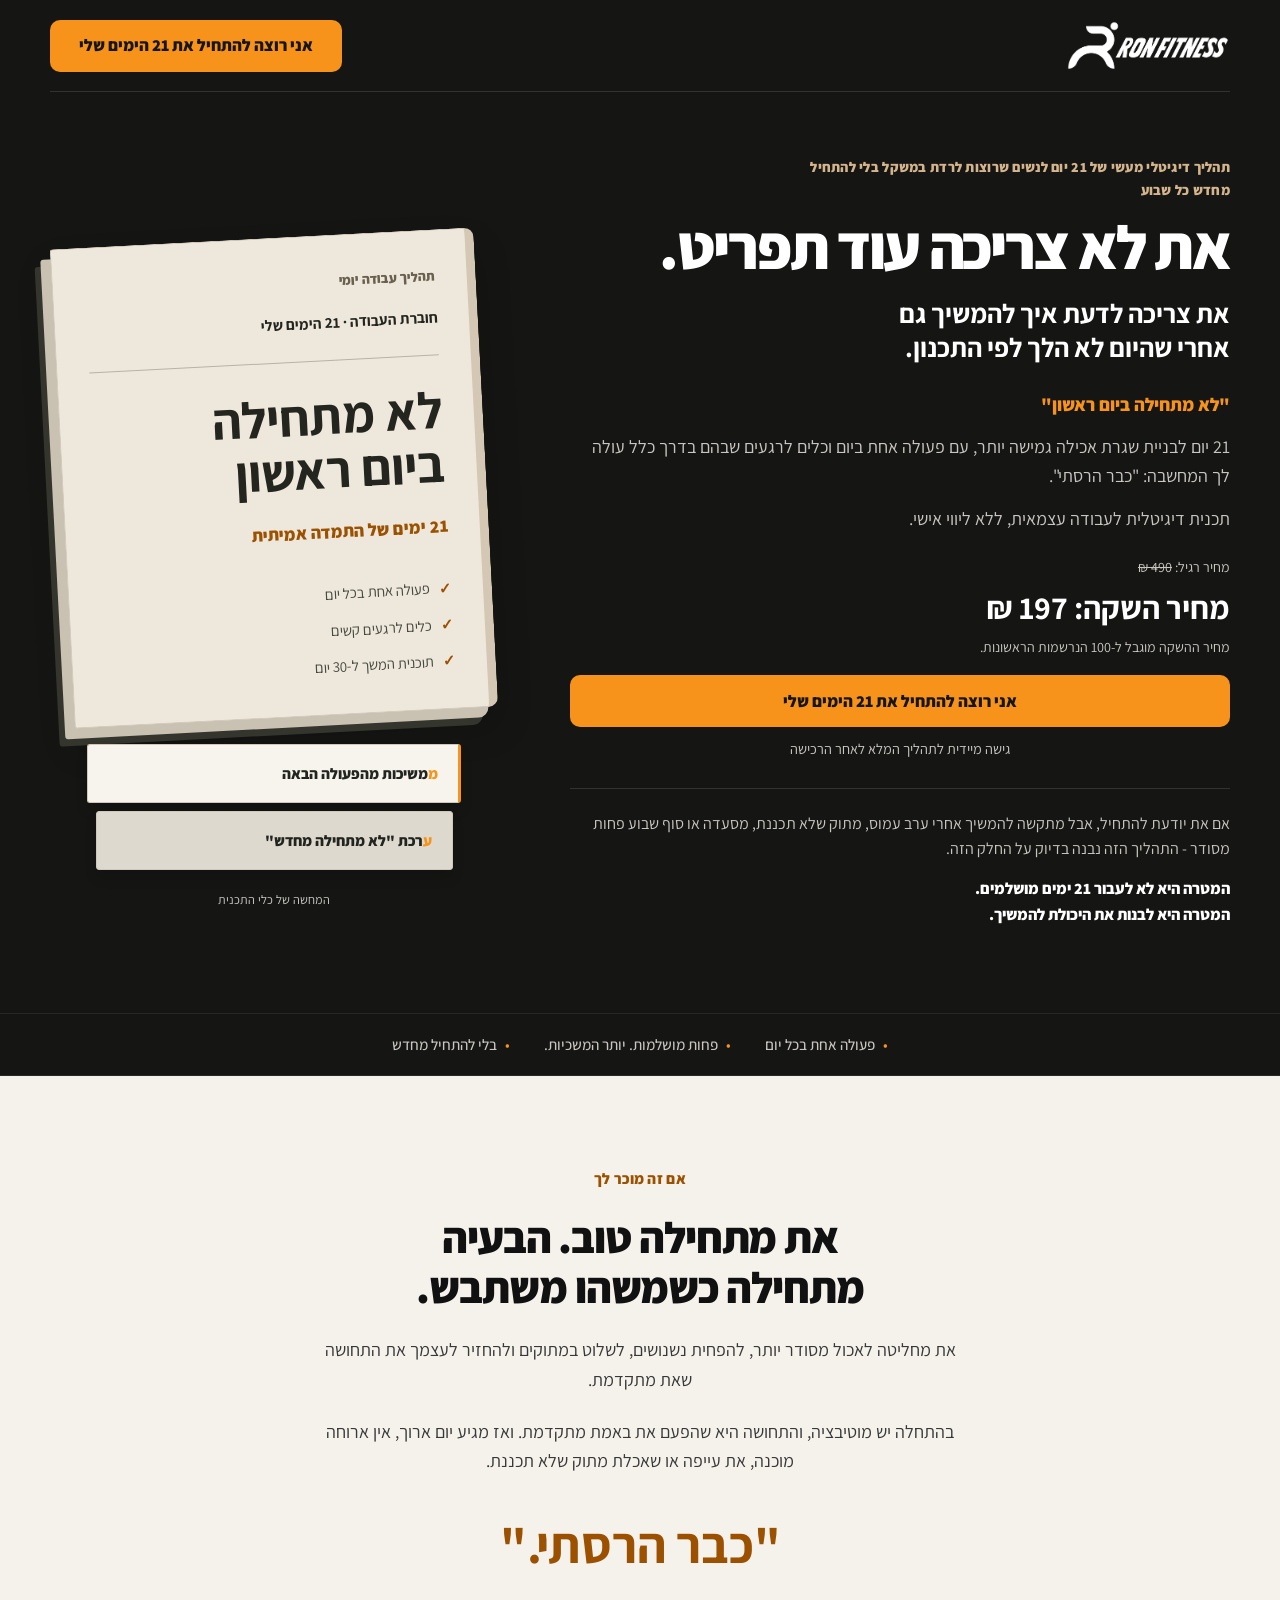
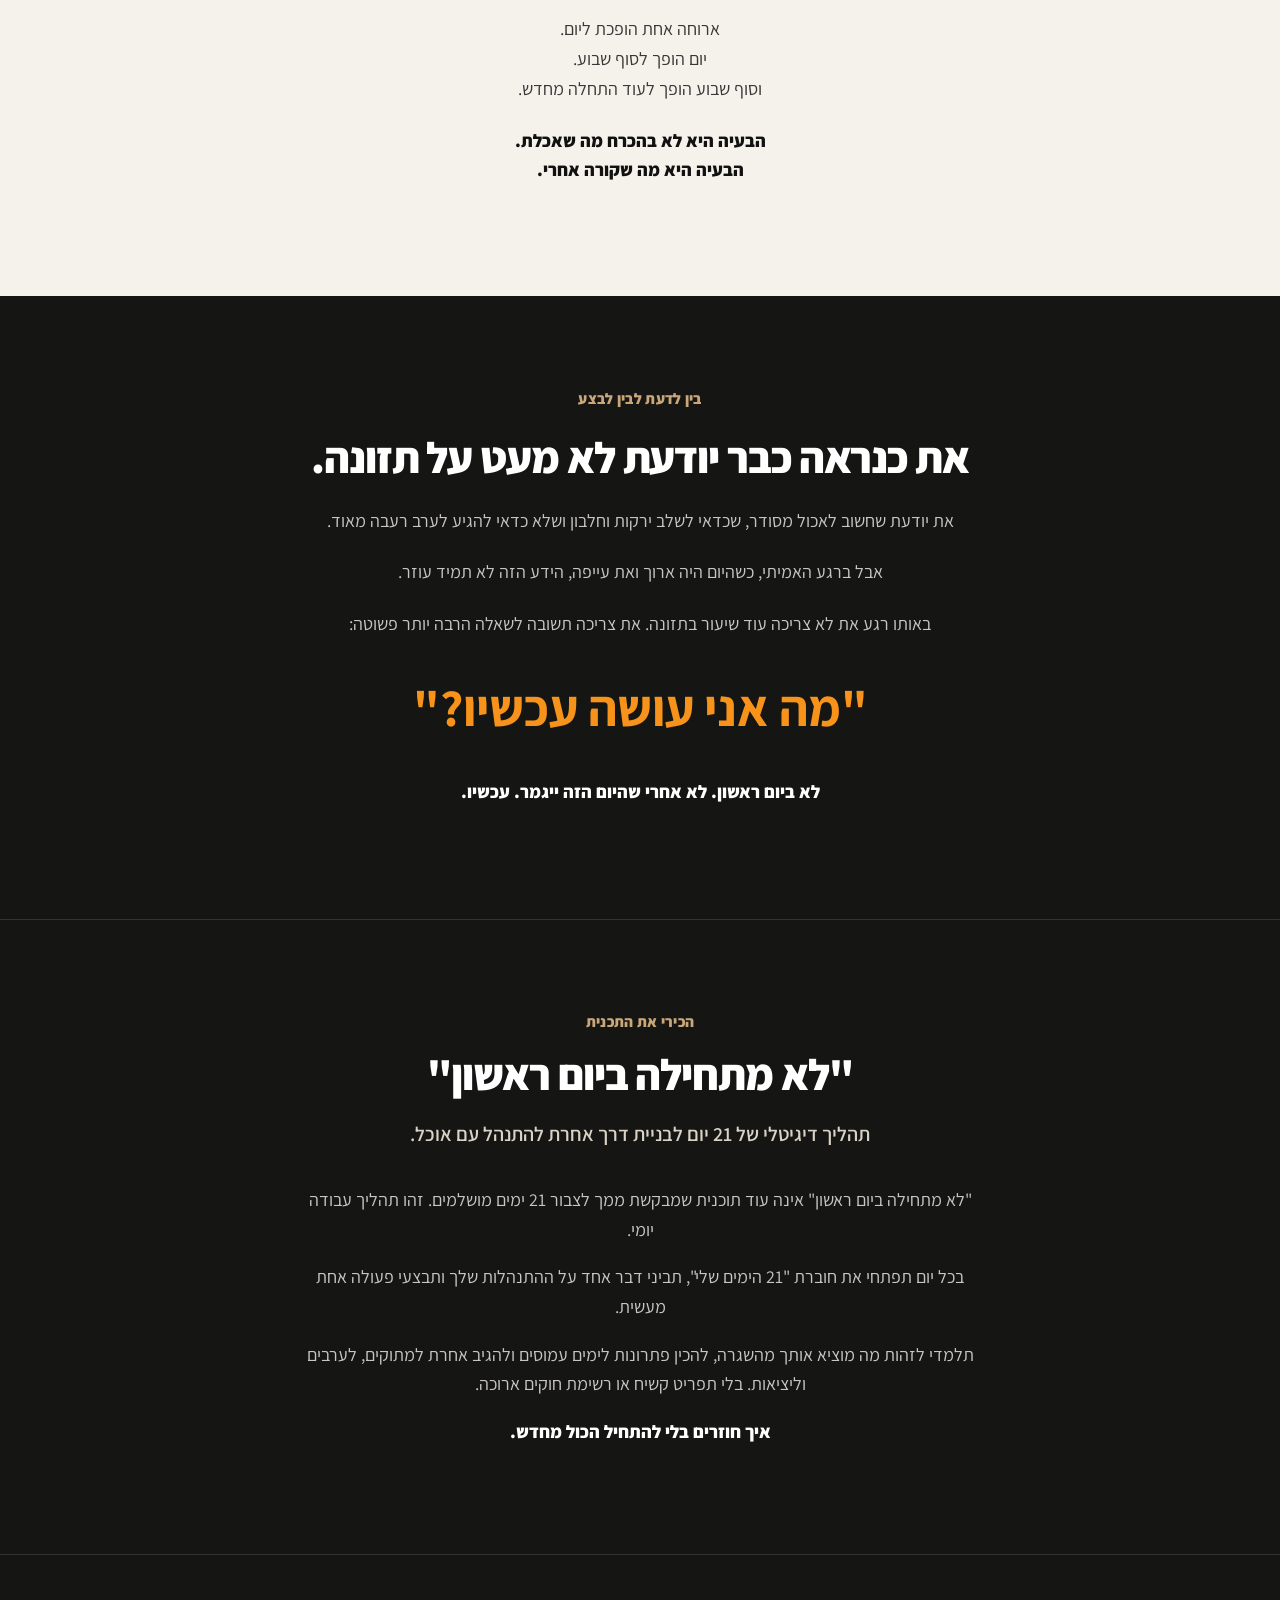
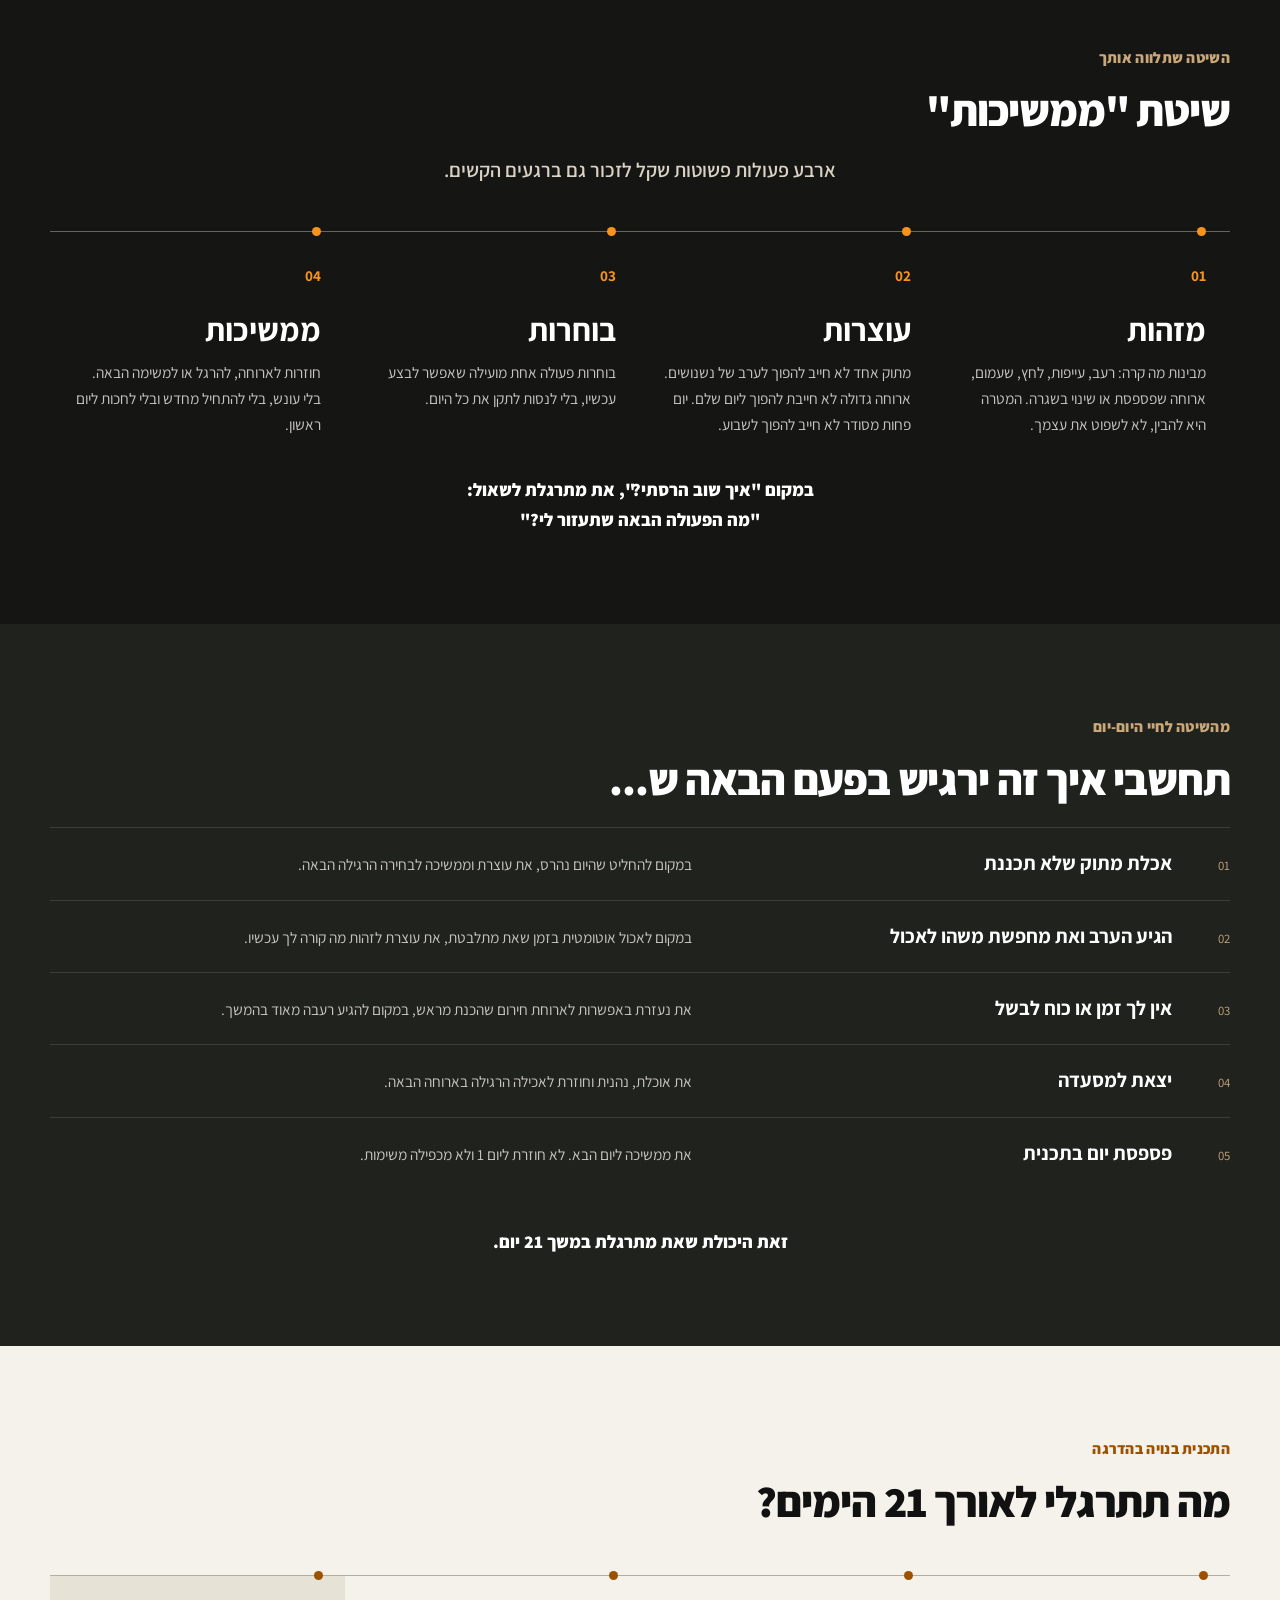
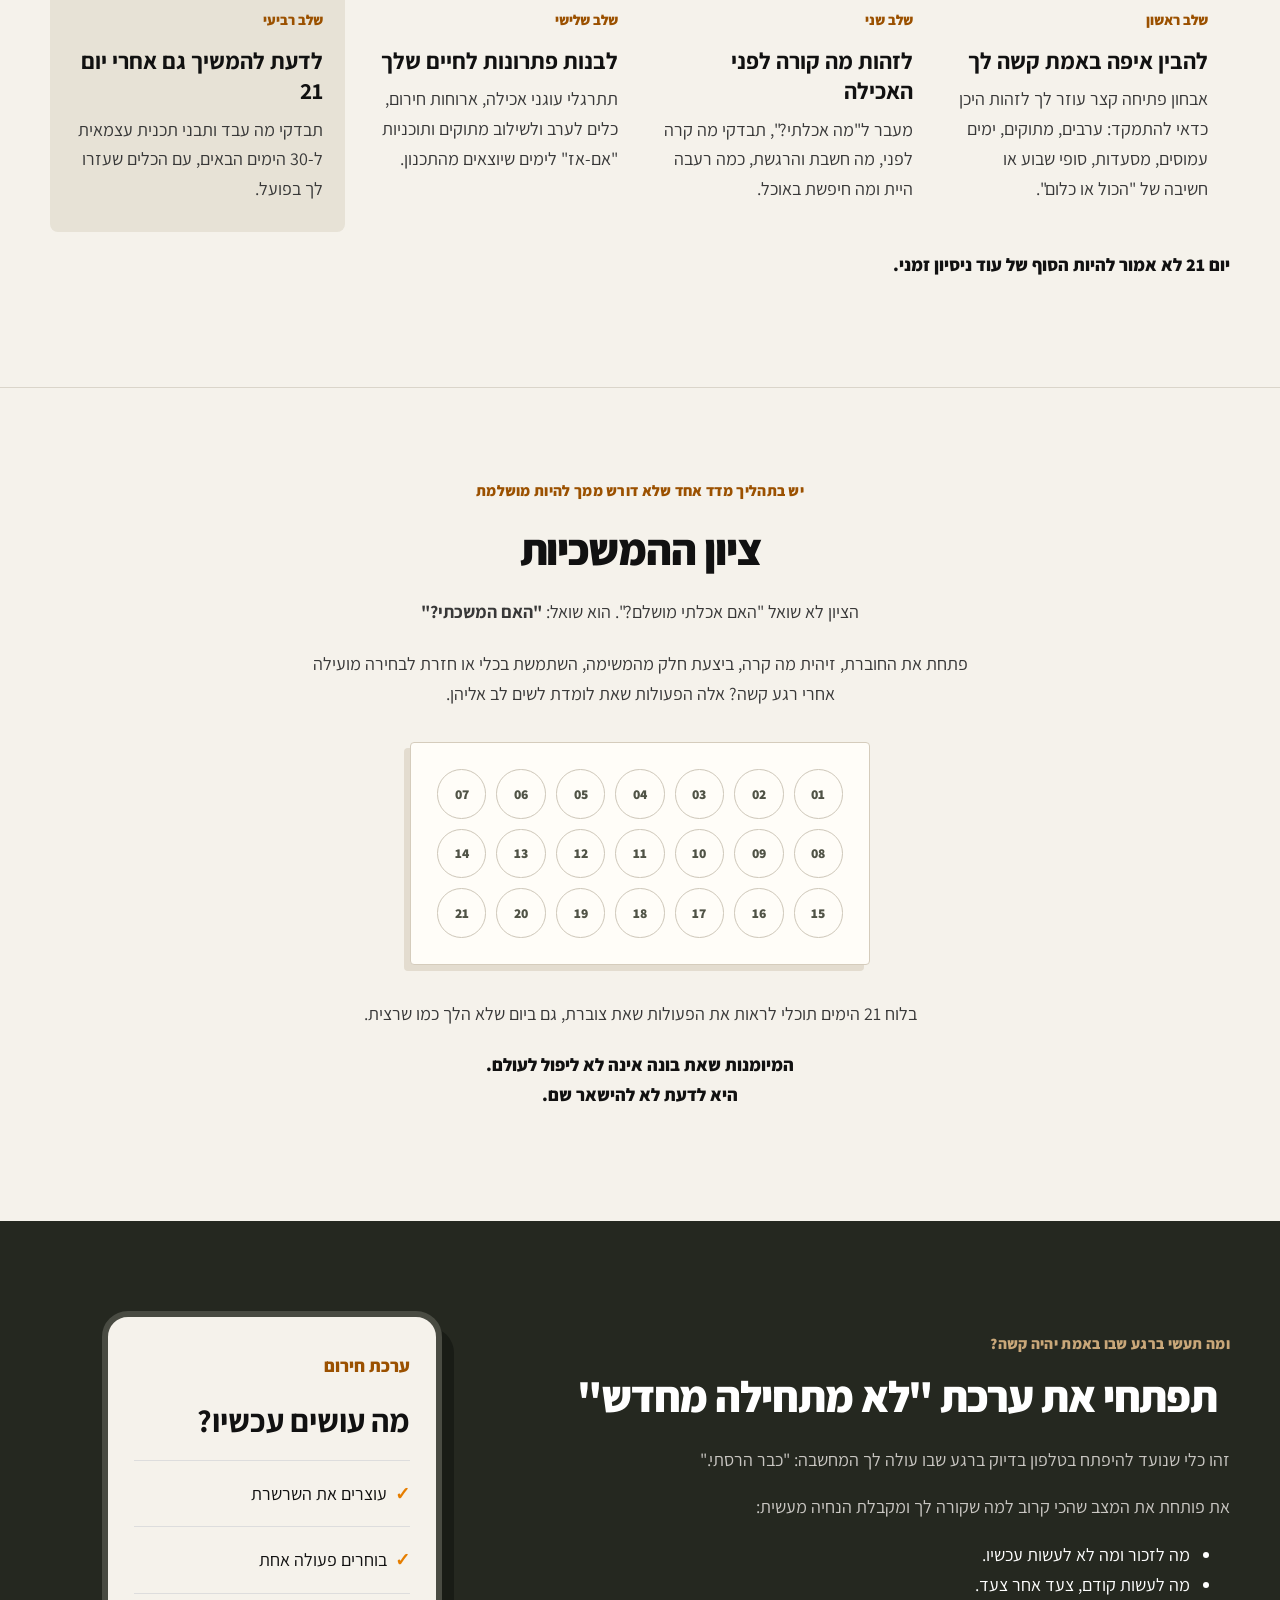
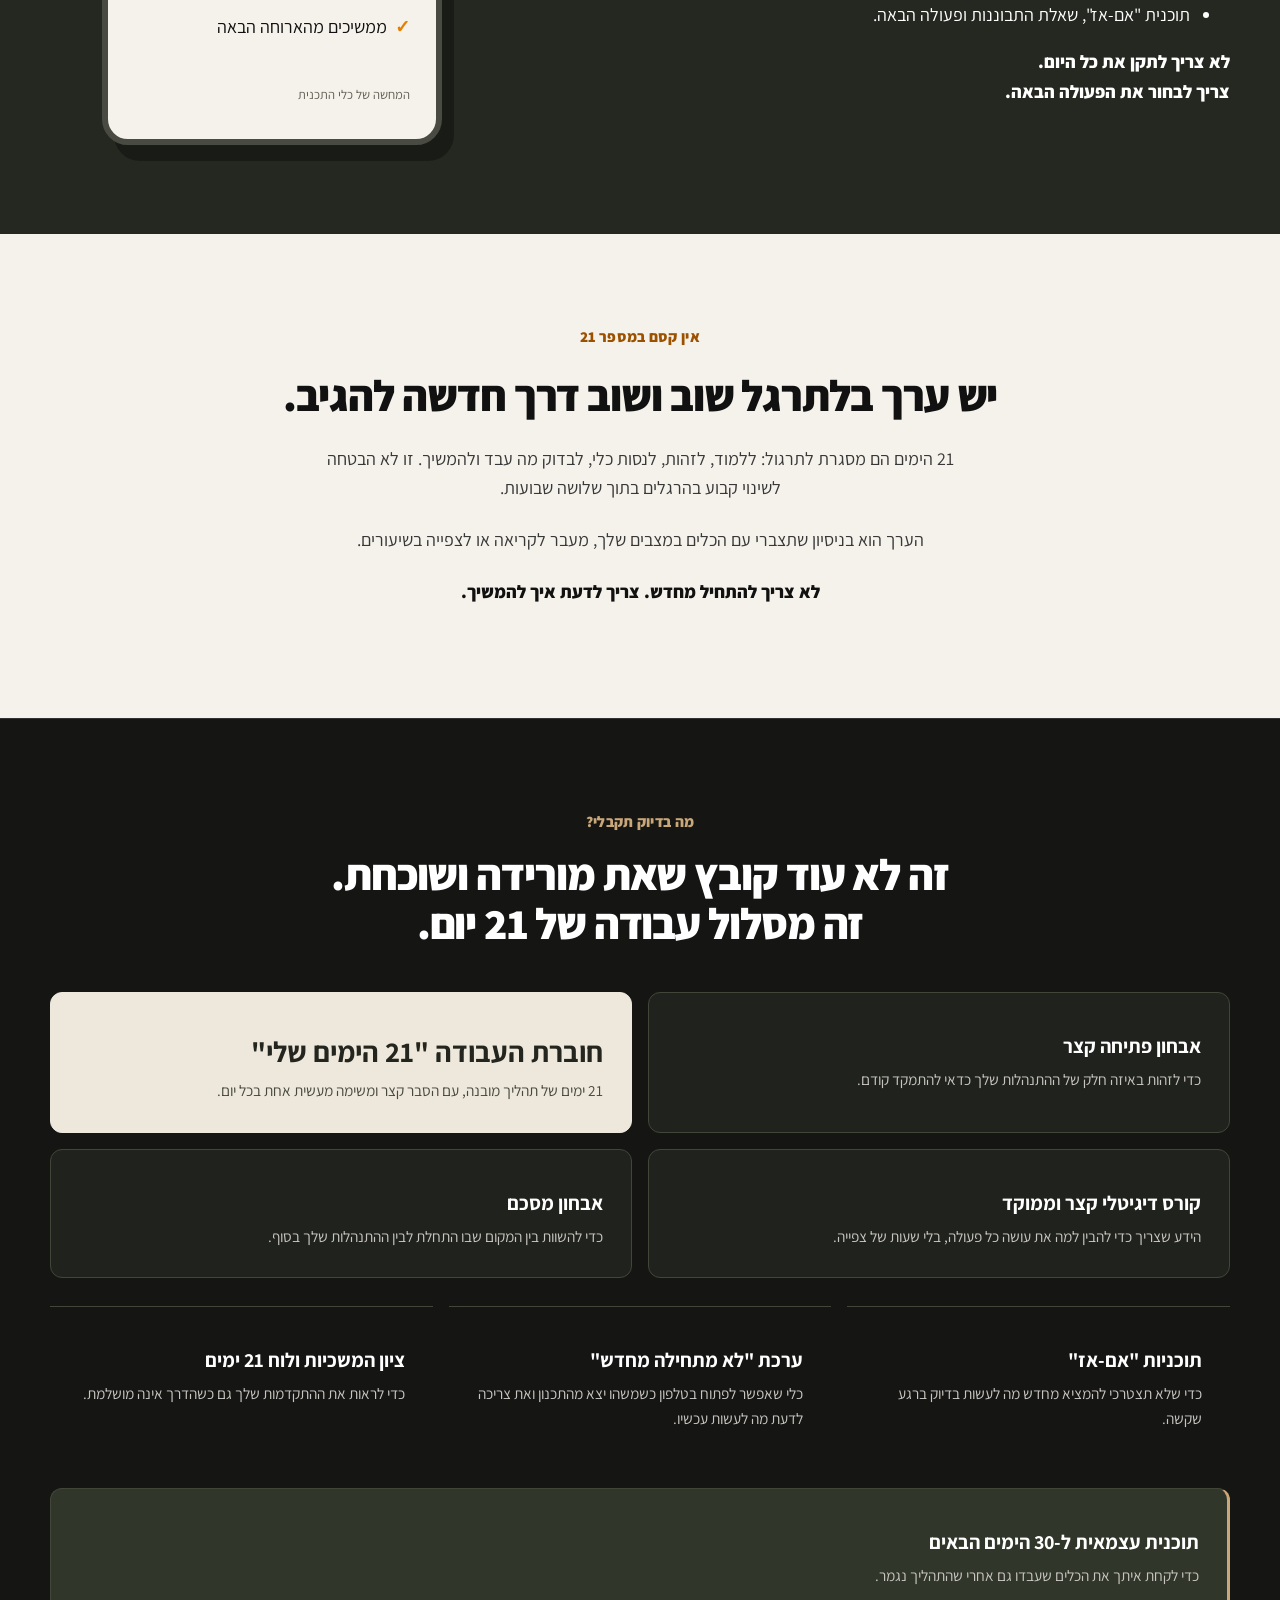
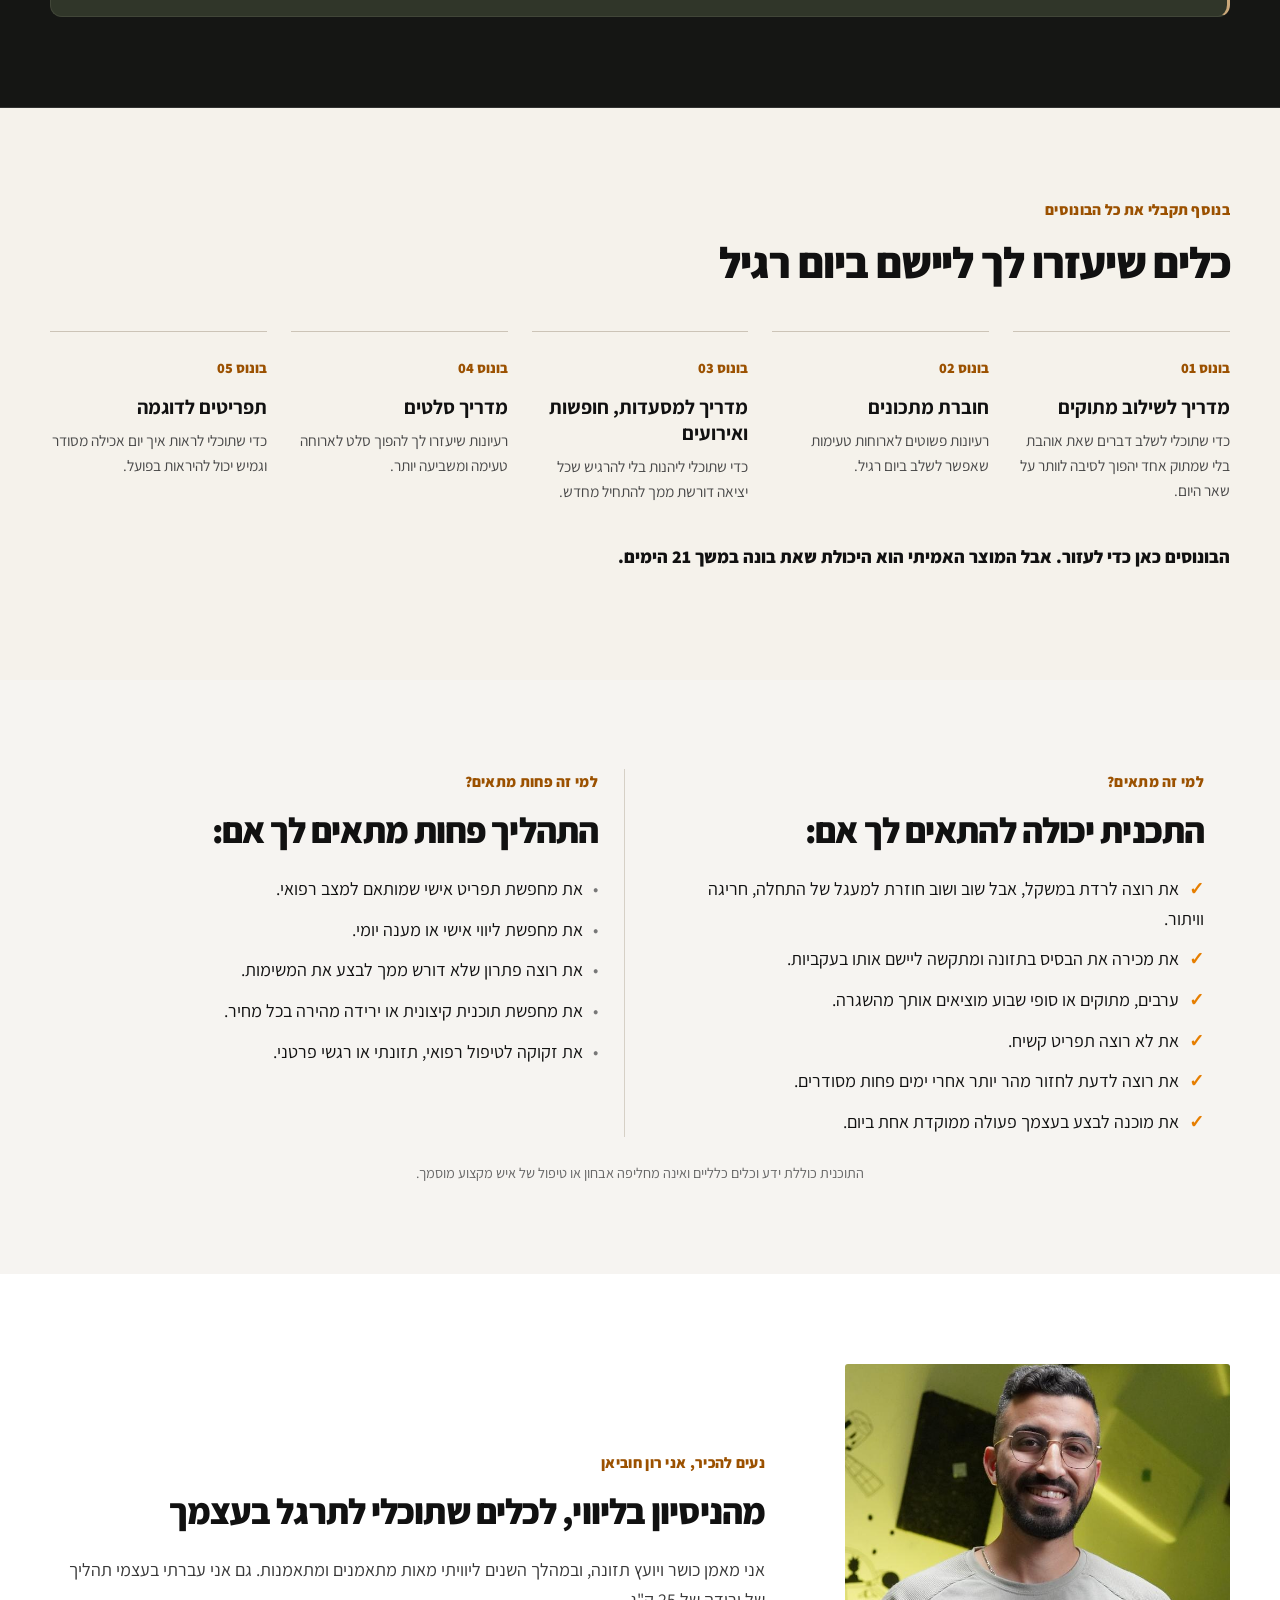
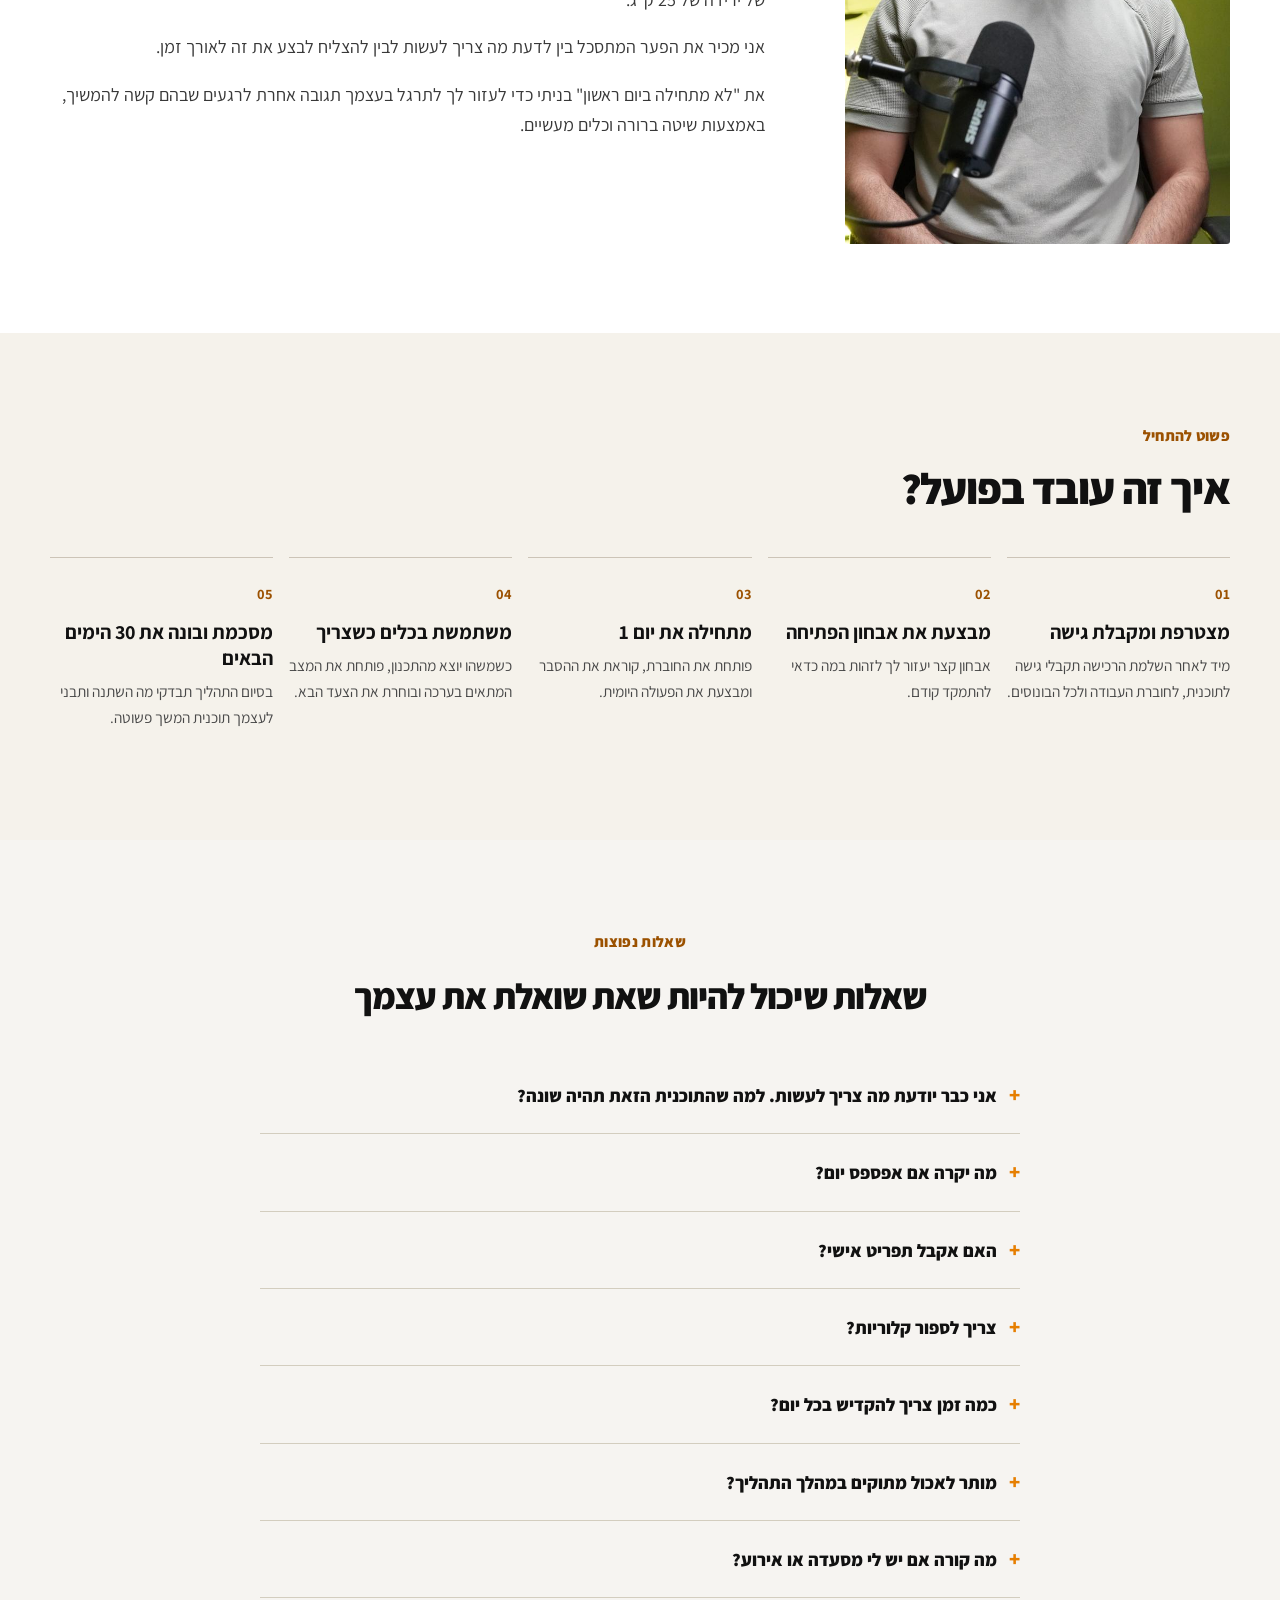
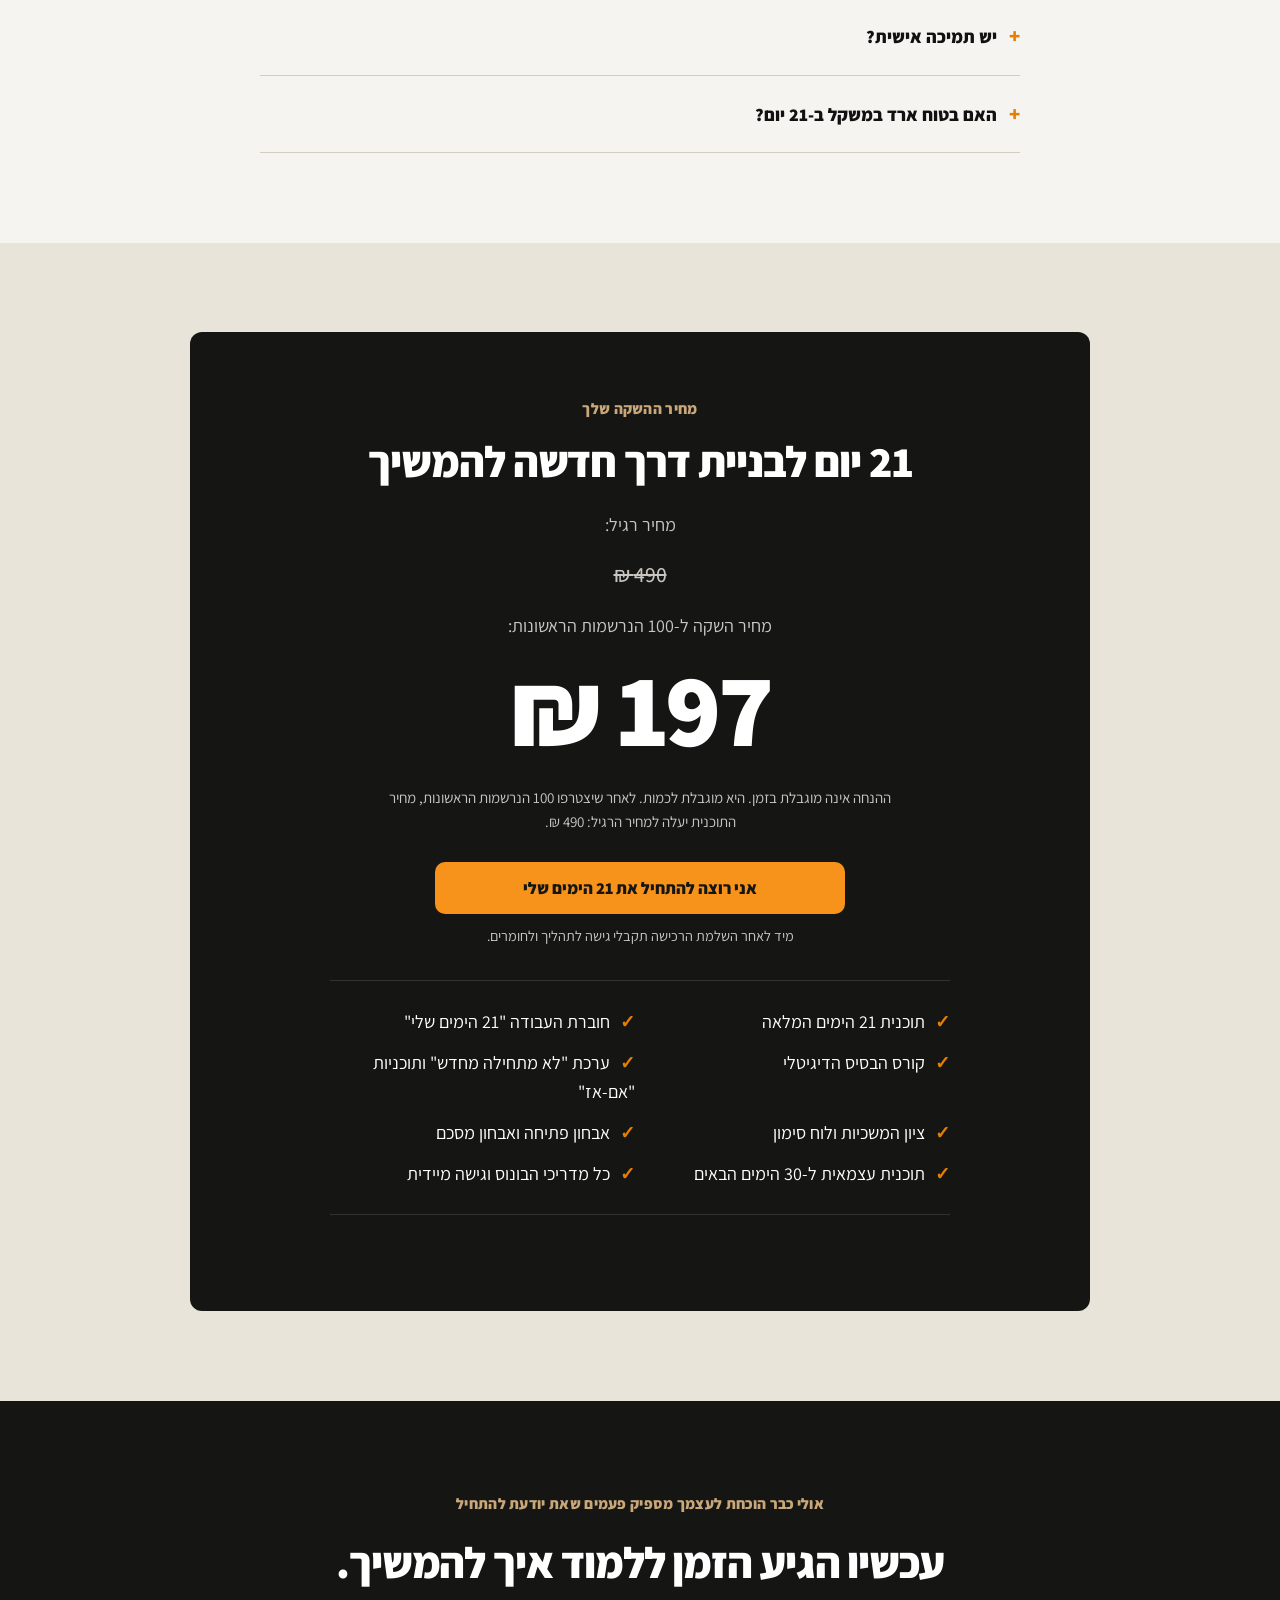
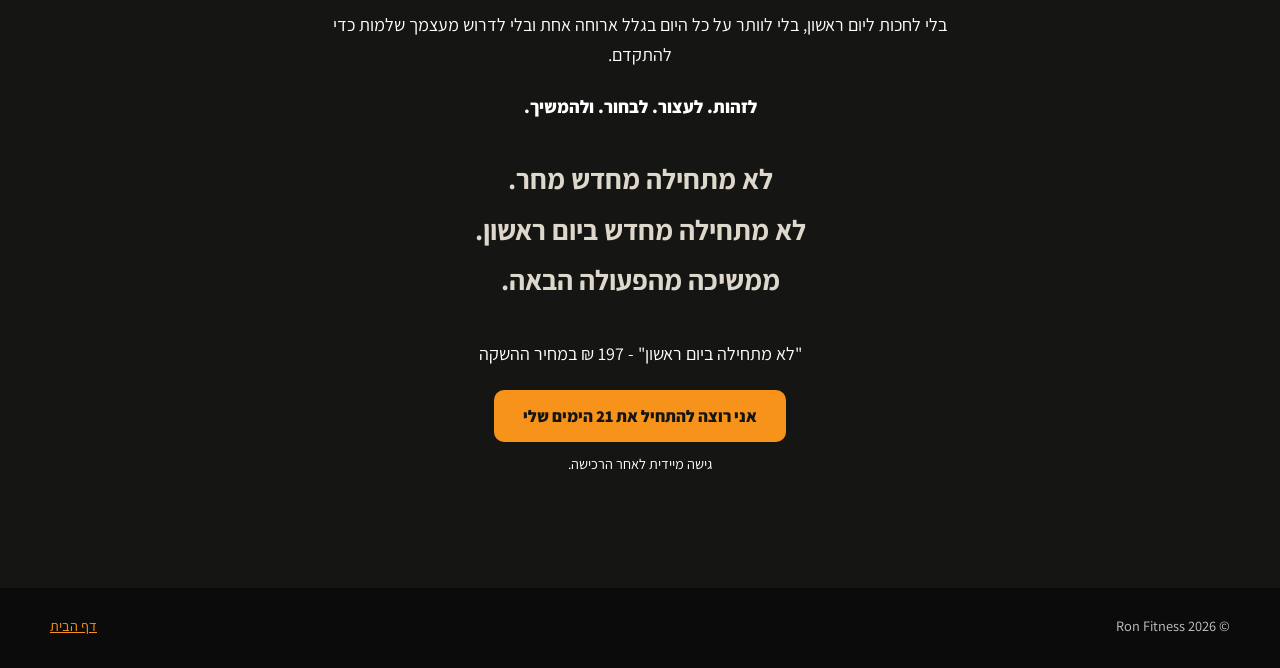
==== commit 91065a0a: "feat: premium redesign for 21-day product page" ====
--- a/21-days/index.html
+++ b/21-days/index.html
@@ -37,7 +37,7 @@
       href="https://fonts.googleapis.com/css2?family=Assistant:wght@400;500;600;700;800;900&display=swap"
       rel="stylesheet"
     />
-    <link rel="stylesheet" href="./21-days.css?v=20260908-copy" />
+    <link rel="stylesheet" href="./21-days.css?v=20260909-premium-2" />
     <script type="application/ld+json">
       {
         "@context": "https://schema.org",
@@ -181,9 +181,7 @@
             <h2>את צריכה לדעת איך להמשיך גם אחרי שהיום לא הלך לפי התכנון.</h2>
             <p class="hero-product">"לא מתחילה ביום ראשון"</p>
             <p>21 יום לבניית שגרת אכילה גמישה יותר, עם פעולה אחת ביום וכלים לרגעים שבהם בדרך כלל עולה לך המחשבה: "כבר הרסתי".</p>
-            <p>אם את יודעת להתחיל, אבל מתקשה להמשיך אחרי ערב עמוס, מתוק שלא תכננת, מסעדה או סוף שבוע פחות מסודר - התהליך הזה נבנה בדיוק על החלק הזה.</p>
             <p>תכנית דיגיטלית לעבודה עצמאית, ללא ליווי אישי.</p>
-            <p class="hero-emphasis">המטרה היא לא לעבור 21 ימים מושלמים.<br />המטרה היא לבנות את היכולת להמשיך.</p>
             <div class="price-preview">
               <span>מחיר רגיל: <s>490 ₪</s></span>
               <strong>מחיר השקה: 197 ₪</strong>
@@ -191,17 +189,22 @@
             </div>
             <a class="sales-button" href="#offer" data-purchase-cta data-track="hero-cta">אני רוצה להתחיל את 21 הימים שלי</a>
             <p class="micro-note">גישה מיידית לתהליך המלא לאחר הרכישה</p>
+            <div class="hero-context">
+              <p>אם את יודעת להתחיל, אבל מתקשה להמשיך אחרי ערב עמוס, מתוק שלא תכננת, מסעדה או סוף שבוע פחות מסודר - התהליך הזה נבנה בדיוק על החלק הזה.</p>
+              <p class="hero-emphasis">המטרה היא לא לעבור 21 ימים מושלמים.<br />המטרה היא לבנות את היכולת להמשיך.</p>
+            </div>
           </div>
           <div class="hero-product-visual reveal" aria-label="הצצה לתהליך 21 הימים">
-            <div class="orbit" aria-hidden="true"></div>
             <div class="product-sheet">
               <span class="product-label">תהליך עבודה יומי</span>
+              <span class="workbook-title">חוברת העבודה · 21 הימים שלי</span>
               <strong>לא מתחילה<br />ביום ראשון</strong>
               <em>21 ימים של התמדה אמיתית</em>
               <div class="sheet-lines"><span>פעולה אחת בכל יום</span><span>כלים לרגעים קשים</span><span>תוכנית המשך ל-30 יום</span></div>
             </div>
-            <div class="visual-note note-one">✦ ממשיכות מהפעולה הבאה</div>
+            <div class="visual-note note-one">ממשיכות מהפעולה הבאה</div>
             <div class="visual-note note-two">ערכת "לא מתחילה מחדש"</div>
+            <p class="preview-caption">המחשה של כלי התכנית</p>
           </div>
         </div>
       </section>
@@ -318,7 +321,7 @@
             <ul><li>מה לזכור ומה לא לעשות עכשיו.</li><li>מה לעשות קודם, צעד אחר צעד.</li><li>תוכנית "אם-אז", שאלת התבוננות ופעולה הבאה.</li></ul>
             <p class="hero-emphasis">לא צריך לתקן את כל היום.<br />צריך לבחור את הפעולה הבאה.</p>
           </div>
-          <div class="phone-card" aria-label="דוגמה לערכת לא מתחילה מחדש"><span>ערכת חירום</span><strong>מה עושים עכשיו?</strong><ul><li>עוצרים את השרשרת</li><li>בוחרים פעולה אחת</li><li>ממשיכים מהארוחה הבאה</li></ul></div>
+          <div class="phone-card" aria-label="המחשת כלי לקריאה בטלפון, לא אפליקציה"><span>ערכת חירום</span><strong>מה עושים עכשיו?</strong><ul><li>עוצרים את השרשרת</li><li>בוחרים פעולה אחת</li><li>ממשיכים מהארוחה הבאה</li></ul><p class="tool-caption">המחשה של כלי התכנית</p></div>
         </div>
       </section>
 
@@ -337,14 +340,20 @@
           <p class="sales-eyebrow">מה בדיוק תקבלי?</p>
           <h2>זה לא עוד קובץ שאת מורידה ושוכחת.<br />זה מסלול עבודה של 21 יום.</h2>
           <div class="include-grid">
+            <div class="include-group core-assets" role="group" aria-label="ליבת התהליך">
             <article><h3>אבחון פתיחה קצר</h3><p>כדי לזהות באיזה חלק של ההתנהלות שלך כדאי להתמקד קודם.</p></article>
             <article><h3>חוברת העבודה "21 הימים שלי"</h3><p>21 ימים של תהליך מובנה, עם הסבר קצר ומשימה מעשית אחת בכל יום.</p></article>
             <article><h3>קורס דיגיטלי קצר וממוקד</h3><p>הידע שצריך כדי להבין למה את עושה כל פעולה, בלי שעות של צפייה.</p></article>
+            <article><h3>אבחון מסכם</h3><p>כדי להשוות בין המקום שבו התחלת לבין ההתנהלות שלך בסוף.</p></article>
+            </div>
+            <div class="include-group action-assets" role="group" aria-label="כלי העבודה">
             <article><h3>תוכניות "אם-אז"</h3><p>כדי שלא תצטרכי להמציא מחדש מה לעשות בדיוק ברגע שקשה.</p></article>
             <article><h3>ערכת "לא מתחילה מחדש"</h3><p>כלי שאפשר לפתוח בטלפון כשמשהו יצא מהתכנון ואת צריכה לדעת מה לעשות עכשיו.</p></article>
             <article><h3>ציון המשכיות ולוח 21 ימים</h3><p>כדי לראות את ההתקדמות שלך גם כשהדרך אינה מושלמת.</p></article>
-            <article><h3>אבחון מסכם</h3><p>כדי להשוות בין המקום שבו התחלת לבין ההתנהלות שלך בסוף.</p></article>
+            </div>
+            <div class="include-group continuation-asset" role="group" aria-label="תכנית ההמשך">
             <article><h3>תוכנית עצמאית ל-30 הימים הבאים</h3><p>כדי לקחת איתך את הכלים שעבדו גם אחרי שהתהליך נגמר.</p></article>
+            </div>
           </div>
         </div>
       </section>
@@ -415,7 +424,6 @@
         <div class="sales-container offer-card reveal">
           <p class="sales-eyebrow">מחיר ההשקה שלך</p>
           <h2>21 יום לבניית דרך חדשה להמשיך</h2>
-          <ul class="offer-list"><li>תוכנית 21 הימים המלאה</li><li>חוברת העבודה "21 הימים שלי"</li><li>קורס הבסיס הדיגיטלי</li><li>ערכת "לא מתחילה מחדש" ותוכניות "אם-אז"</li><li>ציון המשכיות ולוח סימון</li><li>אבחון פתיחה ואבחון מסכם</li><li>תוכנית עצמאית ל-30 הימים הבאים</li><li>כל מדריכי הבונוס וגישה מיידית</li></ul>
           <p>מחיר רגיל:</p>
           <div class="regular-price">490 ₪</div>
           <p>מחיר השקה ל-100 הנרשמות הראשונות:</p>
@@ -423,6 +431,7 @@
           <p class="offer-note">ההנחה אינה מוגבלת בזמן. היא מוגבלת לכמות. לאחר שיצטרפו 100 הנרשמות הראשונות, מחיר התוכנית יעלה למחיר הרגיל: 490 ₪.</p>
           <a class="sales-button sales-button-light" href="#offer" data-purchase-cta data-track="offer-cta">אני רוצה להתחיל את 21 הימים שלי</a>
           <p class="micro-note">מיד לאחר השלמת הרכישה תקבלי גישה לתהליך ולחומרים.</p>
+          <ul class="offer-list"><li>תוכנית 21 הימים המלאה</li><li>חוברת העבודה "21 הימים שלי"</li><li>קורס הבסיס הדיגיטלי</li><li>ערכת "לא מתחילה מחדש" ותוכניות "אם-אז"</li><li>ציון המשכיות ולוח סימון</li><li>אבחון פתיחה ואבחון מסכם</li><li>תוכנית עצמאית ל-30 הימים הבאים</li><li>כל מדריכי הבונוס וגישה מיידית</li></ul>
         </div>
       </section>
 
--- a/21-days/21-days.css
+++ b/21-days/21-days.css
@@ -11,7 +11,9 @@
   --line-light: rgba(17, 17, 17, 0.12);
   --shadow: 0 24px 70px rgba(0, 0, 0, 0.22);
   --container: 1180px;
-  --radius: 26px;
+  --radius: 12px;
+  --chapter-space: clamp(64px, 7vw, 104px);
+  --accent-ink: #9b5100;
 }
 
 * { box-sizing: border-box; }
@@ -426,3 +428,178 @@
   html { scroll-behavior: auto; }
   *, *::before, *::after { transition-duration: 0.01ms !important; animation-duration: 0.01ms !important; }
 }
+
+/* Editorial product system: quiet surfaces, distinct tools, one purchase action. */
+body { background: #151614; }
+.sales-container { width: min(calc(100% - 64px), var(--container)); }
+.sales-header { position: relative; padding-top: 0; background: #151614; }
+.header-inner { min-height: 92px; padding: 16px 0; border: 0; border-bottom: 1px solid var(--line-dark); border-radius: 0; background: none; backdrop-filter: none; }
+.sales-brand img { width: 164px; }
+.sales-button, .sales-header-cta { border-radius: 10px; background: #f7931a; color: #151614; box-shadow: none; min-height: 52px; font-size: 1.05rem; }
+.sales-button:hover, .sales-header-cta:hover { background: #ffab43; box-shadow: none; transform: translateY(-1px); filter: none; }
+a:focus-visible, summary:focus-visible { outline: 3px solid #f7931a; outline-offset: 5px; }
+.sales-button:focus-visible, .sales-header-cta:focus-visible { outline-color: #ffffff; box-shadow: 0 0 0 7px #151614; }
+.sales-hero { padding: 64px 0 72px; min-height: 0; background: #151614; overflow: visible; }
+.sales-hero::before, .sales-hero::after { content: none; }
+.hero-layout { grid-template-columns: minmax(0, 1.25fr) minmax(0, .85fr); gap: 72px; align-items: start; }
+h1 { font-size: clamp(3rem, 4.8vw, 4.5rem); letter-spacing: -.035em; line-height: 1.04; text-wrap: balance; }
+.hero-copy h2 { font-size: clamp(1.45rem, 2.1vw, 1.9rem); line-height: 1.28; text-wrap: balance; }
+.hero-copy p { line-height: 1.6; margin-bottom: 14px; }
+.hero-copy .sales-eyebrow { font-size: .88rem; color: #d4b48c; max-width: 440px; }
+.hero-product { font-size: 1.15rem; }
+.hero-context { margin-top: 28px; padding-top: 22px; border-top: 1px solid var(--line-dark); }
+.hero-context p { font-size: 1rem; }
+.price-preview { margin: 22px 0 16px; padding: 0; background: none; border: 0; }
+.price-preview strong { font-size: 2rem; color: #fff; }
+.price-preview span, .price-preview small { font-size: .88rem; }
+.hero-copy > .sales-button { width: 100%; }
+.hero-copy > .micro-note { text-align: center; }
+.hero-product-visual { min-height: 0; padding: 42px 12px 0; margin-top: 40px; gap: 0; }
+.product-sheet { width: 100%; min-height: 470px; padding: 34px 32px; border: 1px solid #d3cbbd; border-right: 9px solid #d4c8b5; border-radius: 3px 10px 10px 3px; background: #ede7dc; color: #24251f; transform: rotate(-3deg); box-shadow: -10px 10px 0 #c9c1b2, -16px 17px 0 #34362e, 0 20px 35px #0003; }
+.product-label { color: #6a604f; font-size: .85rem; margin-bottom: 18px; }
+.workbook-title { display: block; font-weight: 700; font-size: .95rem; padding-bottom: 24px; border-bottom: 1px solid #b9b2a5; margin-bottom: 28px; }
+.product-sheet strong { color: #23251e; font-size: clamp(2.7rem, 4vw, 3.6rem); line-height: 1.06; }
+.product-sheet em { color: var(--accent-ink); font-size: 1.1rem; }
+.sheet-lines { margin-top: 36px; color: #48493e; }
+.sheet-lines span::before { color: var(--accent-ink); }
+.visual-note { position: relative; inset: auto; width: 88%; padding: 16px 20px; border-radius: 3px; background: #f7f4ed; color: #22251f; border: 1px solid #cfc8ba; box-shadow: 0 8px 12px #0002; }
+.note-one { margin-top: 26px; z-index: 2; border-right: 3px solid #f7931a; }
+.note-two { margin-top: 8px; width: 84%; background: #ded9ce; }
+.preview-caption { margin: 20px 0 0; font-size: .78rem; color: #c9c6c2; }
+.proof-bar { background: #151614; padding-block: 18px; }
+.proof-grid { font-weight: 500; }
+.sales-section { padding-block: var(--chapter-space); }
+.sales-section h2 { font-size: clamp(2rem, 3.4vw, 3.3rem); line-height: 1.14; letter-spacing: -.025em; text-wrap: balance; }
+.sales-section h3 { line-height: 1.3; }
+.narrow-content { max-width: 760px; }
+.narrow-content p { max-width: 660px; }
+.light-section { background: #f5f2eb; }
+.light-section + .light-section { border-top: 1px solid #dad5ca; }
+.dark-section, .product-section, .final-section { background: #151614; }
+.product-section { border-block: 1px solid var(--line-dark); }
+.sales-section .sales-eyebrow { color: #c9a779; }
+.light-section .sales-eyebrow, .fit-section .sales-eyebrow, .about-section .sales-eyebrow, .faq-section .sales-eyebrow { color: var(--accent-ink); }
+.section-lead { font-size: 1.25rem; font-weight: 600; color: #d9d2c5 !important; }
+.quote-heading { font-size: clamp(2.4rem, 4vw, 3.6rem) !important; }
+.light-section .quote-heading { color: var(--accent-ink); }
+.product-intro { margin-bottom: 0; max-width: 670px; }
+.method-grid { gap: 0; border-top: 1px solid #666657; }
+.method-grid article { position: relative; text-align: right; background: none; border: 0; border-radius: 0; padding: 28px 24px 0; }
+.method-grid article::before { position: absolute; top: -5px; right: 24px; width: 9px; height: 9px; border-radius: 50%; background: #f7931a; content: ''; }
+.method-grid b { font-size: .95rem; }
+.method-grid h3 { font-size: 2rem; margin-top: 20px; }
+.method-grid p { line-height: 1.7; }
+.future-section { background: #20221d; }
+.feature-grid { grid-template-columns: 1fr; gap: 0; counter-reset: scenario; }
+.feature-grid article { display: grid; grid-template-columns: 36px 1fr 1.4fr; gap: 22px; align-items: baseline; background: none; border: 0; border-top: 1px solid var(--line-dark); border-radius: 0; padding: 22px 0; counter-increment: scenario; }
+.feature-grid article::before { content: '0' counter(scenario); font-size: .8rem; color: #c9a779; }
+.feature-grid h3 { margin: 0; }
+.timeline { gap: 0; }
+.timeline article { position: relative; border-top: 1px solid #b6ad9d; padding: 28px 22px; background: none; }
+.timeline article::before { content: ''; position: absolute; right: 22px; top: -5px; width: 9px; height: 9px; background: #9b5100; border-radius: 50%; }
+.timeline span { color: var(--accent-ink); font-size: .9rem; }
+.timeline article:last-child { background: #e7e2d6; border-radius: 0 0 8px 8px; }
+.tracker { padding: 26px; gap: 10px; max-width: 460px; background: #fffdf8; border: 1px solid #d5ccbc; border-radius: 4px; box-shadow: -6px 6px 0 #e3dccf; }
+.tracker span { border-color: #cec7b9; color: #505346; border-radius: 50%; aspect-ratio: 1; min-height: 0; font-size: .85rem; }
+.emergency-section { background: #252820; }
+.split-layout { grid-template-columns: 1.2fr .8fr; }
+.phone-card { width: 100%; max-width: 340px; border: 6px solid #494b42; border-radius: 26px; padding: 34px 26px; background: #f5f2eb; box-shadow: 12px 16px 0 #191c16; }
+.phone-card span { color: var(--accent-ink); }
+.phone-card li { padding-block: 18px; }
+.phone-card .tool-caption { color: #615f55; font-size: .8rem; margin: 24px 0 0; }
+.include-grid { grid-template-columns: 1fr; gap: 28px; }
+.include-group { display: grid; gap: 16px; grid-template-columns: repeat(3, minmax(0, 1fr)); }
+.core-assets { grid-template-columns: repeat(2, minmax(0, 1fr)); }
+.continuation-asset { grid-template-columns: 1fr; }
+.include-grid article { background: #20231d; border: 1px solid #414638; padding: 28px; }
+.core-assets article:nth-child(2) { background: #eee8dc; border-color: #eee8dc; }
+.core-assets article:nth-child(2) h3 { color: #23251e; font-size: 1.8rem; }
+.core-assets article:nth-child(2) p { color: #48493e; }
+.action-assets article { background: none; border-width: 1px 0 0; border-radius: 0; }
+.continuation-asset article { background: #303629; border-right: 3px solid #c9a779; }
+.bonus-grid { gap: 24px; }
+.bonus-grid article, .steps-grid article { background: none; border: 0; border-top: 1px solid #ccc4b7; border-radius: 0; padding: 20px 0; box-shadow: none; }
+.bonus-grid article span, .steps-grid b { color: var(--accent-ink); font-size: .9rem; }
+.fit-grid > div, .fit-grid .not-fit { background: none; box-shadow: none; padding: 0 26px; border-radius: 0; }
+.fit-grid .not-fit { border-right: 1px solid #d6d0c6; }
+.fit-section h2, .about-section h2, .faq-section h2 { font-size: clamp(2rem, 2.8vw, 2.8rem); }
+.about-layout { grid-template-columns: .7fr 1.3fr; gap: 80px; }
+.about-layout img { border-radius: 3px; box-shadow: none; max-height: 480px; object-fit: cover; }
+.faq-list { gap: 0; }
+.faq-list details { border: 0; border-bottom: 1px solid #d3cdbf; border-radius: 0; background: none; }
+.faq-list summary { padding-inline: 0; }
+.faq-list details p { padding-inline: 28px; }
+.offer-section { background: #e9e4d9; }
+.offer-card { max-width: 900px; background: #151614; border: 0; border-radius: 12px; box-shadow: none; padding: clamp(28px, 5vw, 64px); }
+.offer-card h2 { font-size: clamp(2rem, 3.4vw, 3rem); }
+.offer-list { padding-block: 26px; border-block: 1px solid var(--line-dark); }
+.regular-price { font-size: 1.35rem; font-weight: 500; }
+.launch-price { color: #fff; font-size: clamp(4.5rem, 9vw, 6.5rem); letter-spacing: -.03em; }
+.offer-note { max-width: 540px; margin-inline: auto; }
+.final-lines { color: #ded8cc; font-size: clamp(1.3rem, 2.2vw, 1.9rem); }
+.sales-footer { padding-bottom: 30px; }
+.js .reveal { opacity: 1; transform: none; }
+@media (max-width: 1050px) {
+  .hero-layout { gap: 36px; grid-template-columns: minmax(0, 1.2fr) minmax(0, .8fr); }
+  .hero-copy { text-align: right; }
+  .hero-copy p, .price-preview { margin-inline: 0; }
+  .hero-product-visual { min-height: 0; padding-inline: 0; }
+  .product-sheet { padding: 28px 22px; min-height: 0; }
+  .product-sheet strong { font-size: 2.6rem; }
+  .method-grid { grid-template-columns: repeat(4, 1fr); }
+  .method-grid article { padding-inline: 14px; }
+  .feature-grid article:last-child { grid-column: auto; }
+  .about-layout, .split-layout { gap: 36px; }
+}
+@media (max-width: 800px) {
+  .hero-layout { grid-template-columns: 1fr; }
+  .hero-copy { max-width: 600px; margin-inline: auto; }
+  .hero-product-visual { max-width: 350px; width: 100%; margin: 0 auto; padding-top: 8px; }
+  .product-sheet { min-height: 0; }
+  .method-grid { grid-template-columns: 1fr; border-top: 0; border-right: 1px solid #666657; }
+  .method-grid article { padding: 0 28px 30px 0; }
+  .method-grid article::before { right: -5px; top: 8px; }
+  .method-grid h3 { display: inline; margin-right: 14px; font-size: 1.6rem; }
+  .method-grid p { margin-top: 10px; }
+  .timeline { grid-template-columns: 1fr; border-right: 1px solid #b6ad9d; }
+  .timeline article { border-top: 0; padding: 18px 24px; }
+  .timeline article::before { right: -5px; top: 28px; }
+  .timeline article:last-child { border-radius: 0 0 0 8px; }
+}
+@media (max-width: 760px) {
+  .sales-container { width: calc(100% - 40px); }
+  .header-inner { min-height: 80px; padding: 14px 0; gap: 16px; }
+  .sales-brand img { width: 116px; }
+  .sales-header-cta { font-size: .85rem; min-height: 46px; padding: 9px 12px; }
+  .sales-hero { padding: 32px 0 52px; }
+  h1 { font-size: clamp(2.6rem, 10.7vw, 3.6rem); }
+  .hero-copy h2 { font-size: 1.4rem; margin-bottom: 18px; }
+  .hero-copy p { font-size: 1rem; }
+  .hero-copy .sales-eyebrow { font-size: .8rem; line-height: 1.5; }
+  .hero-context { margin-top: 24px; }
+  .hero-context p { font-size: .94rem; }
+  .price-preview { margin-top: 18px; }
+  .price-preview strong { font-size: 1.8rem; }
+  .product-sheet strong { font-size: 2.6rem; }
+  .sheet-lines { margin-top: 28px; }
+  .visual-note { font-size: .9rem; }
+  .sales-section h2 { font-size: 2rem; }
+  .section-lead { font-size: 1.15rem; }
+  .feature-grid article { grid-template-columns: 24px 1fr; gap: 8px 14px; padding-block: 20px; }
+  .feature-grid p { grid-column: 2; }
+  .include-grid, .include-group { grid-template-columns: 1fr; }
+  .include-grid article, .include-grid article:nth-child(2) { grid-column: auto; padding: 24px; }
+  .include-grid article:nth-child(2) h3 { font-size: 1.5rem; }
+  .bonus-grid { gap: 0; }
+  .tracker { padding: 18px; gap: 7px; }
+  .fit-grid > div { padding: 0; }
+  .fit-grid .not-fit { border-right: 0; border-top: 1px solid #d6d0c6; padding-top: 28px; margin-top: 12px; }
+  .about-layout, .split-layout { grid-template-columns: 1fr; gap: 32px; }
+  .about-layout img { max-height: 340px; width: 100%; object-position: center 30%; }
+  .offer-card { padding: 32px 22px; }
+  .offer-list { gap: 12px; }
+  .mobile-cta { padding: 9px 20px calc(9px + env(safe-area-inset-bottom)); background: #151614; border-top: 1px solid #42443c; box-shadow: none; backdrop-filter: none; }
+  .mobile-cta .sales-button { min-height: 48px; font-size: 1rem; }
+  .sales-footer { padding-bottom: 100px; }
+  html { scroll-padding-bottom: 90px; }
+}
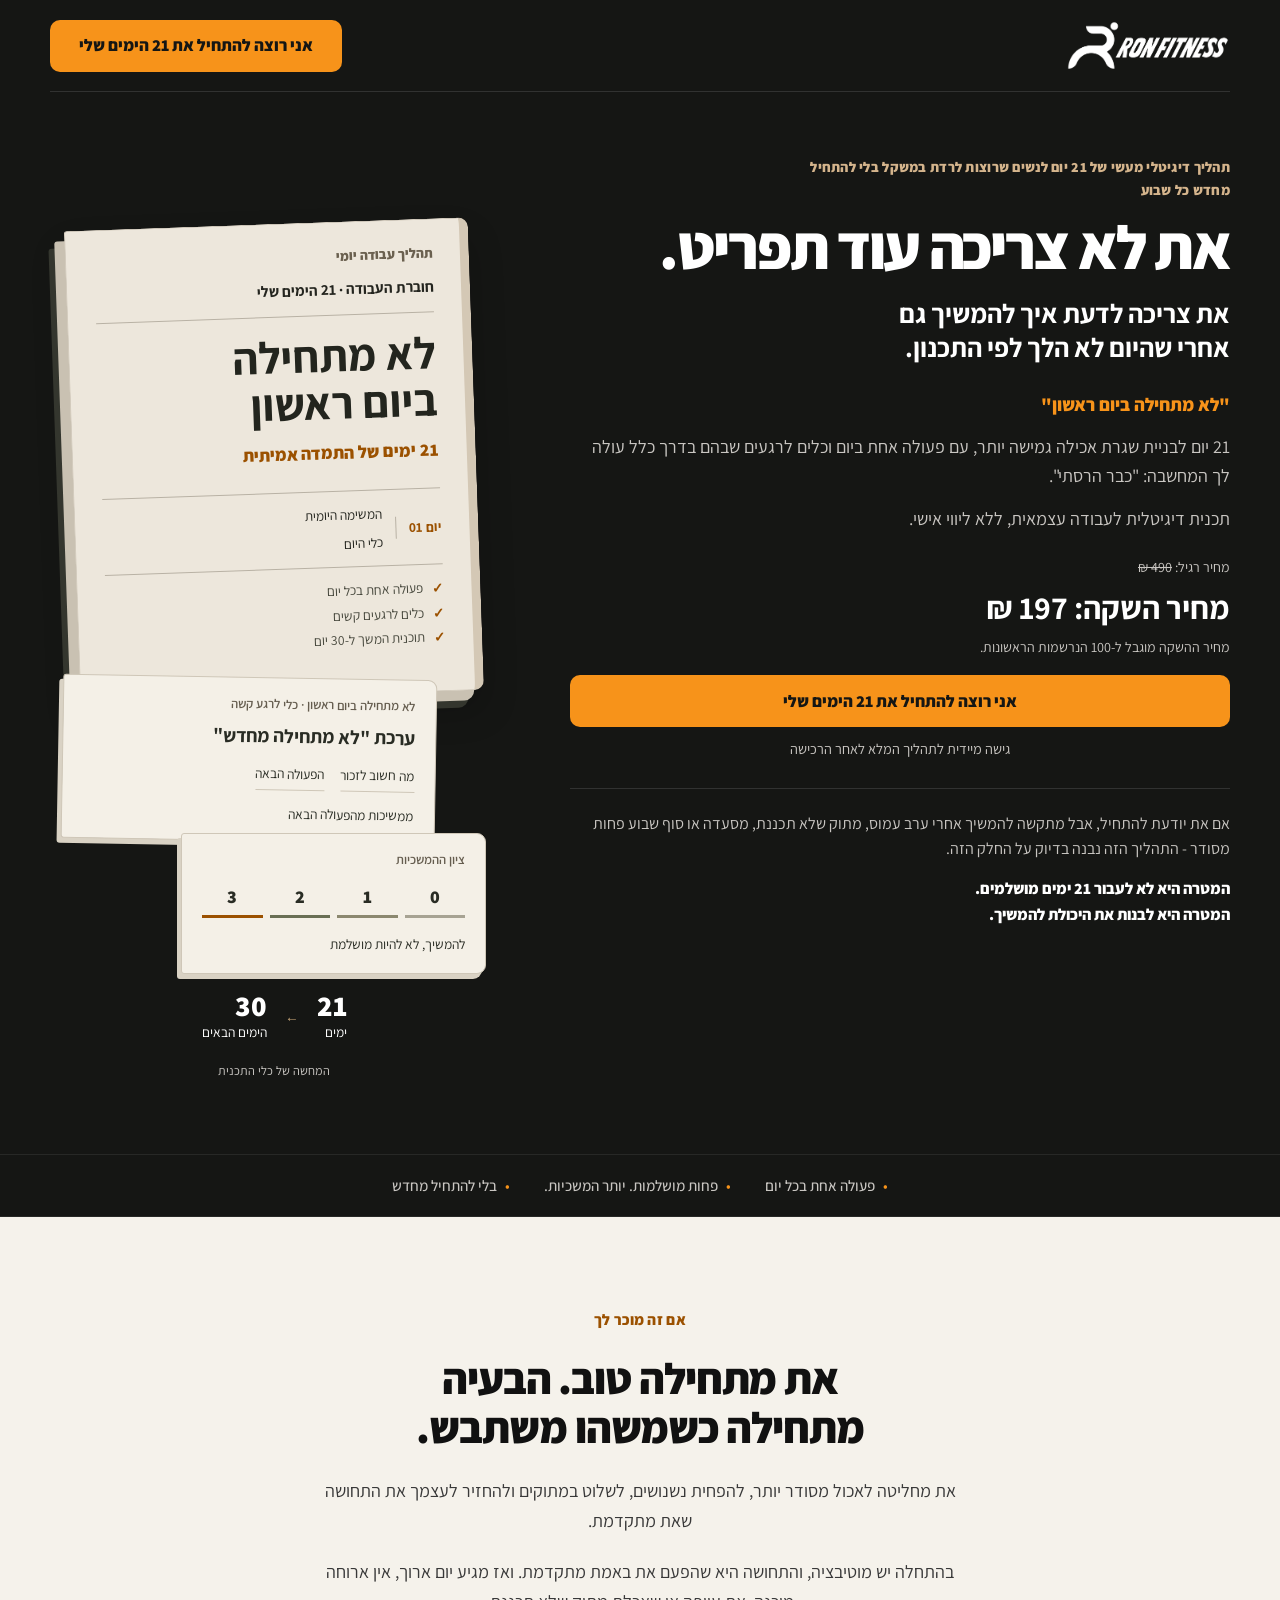
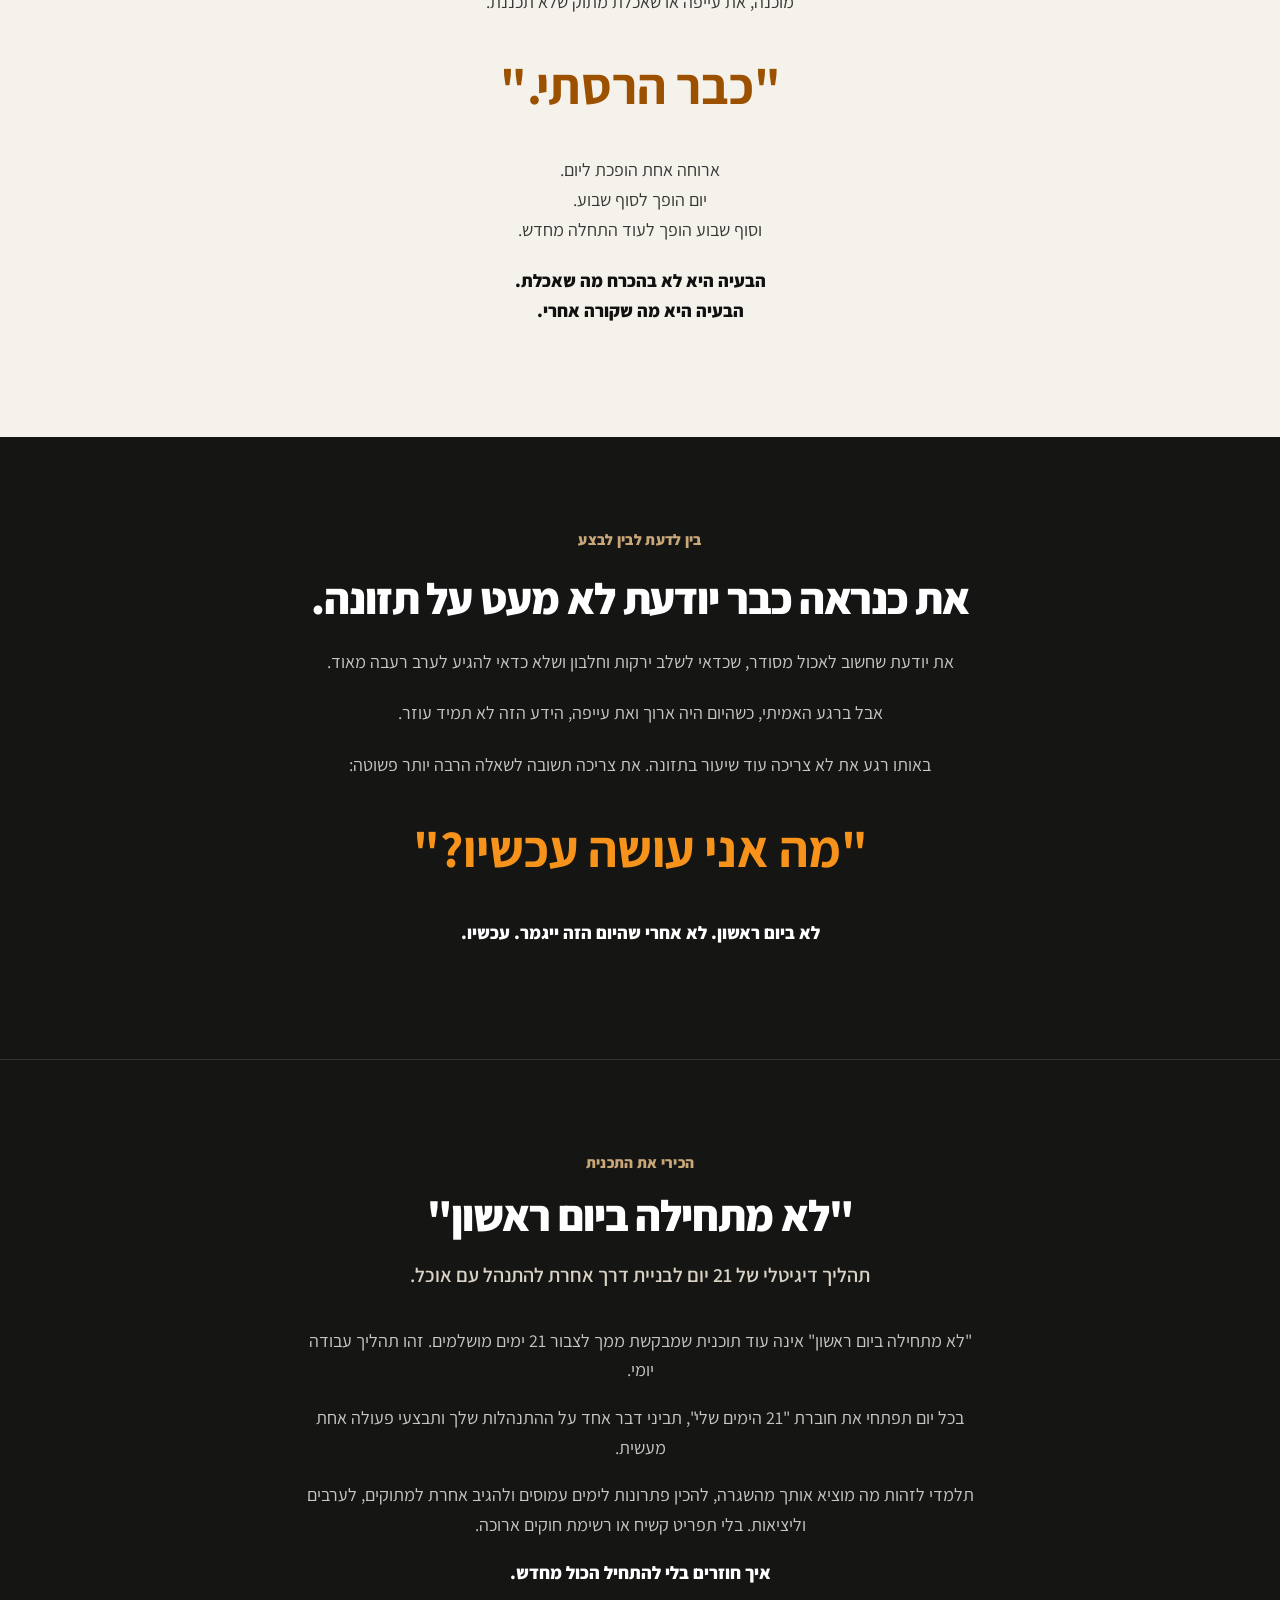
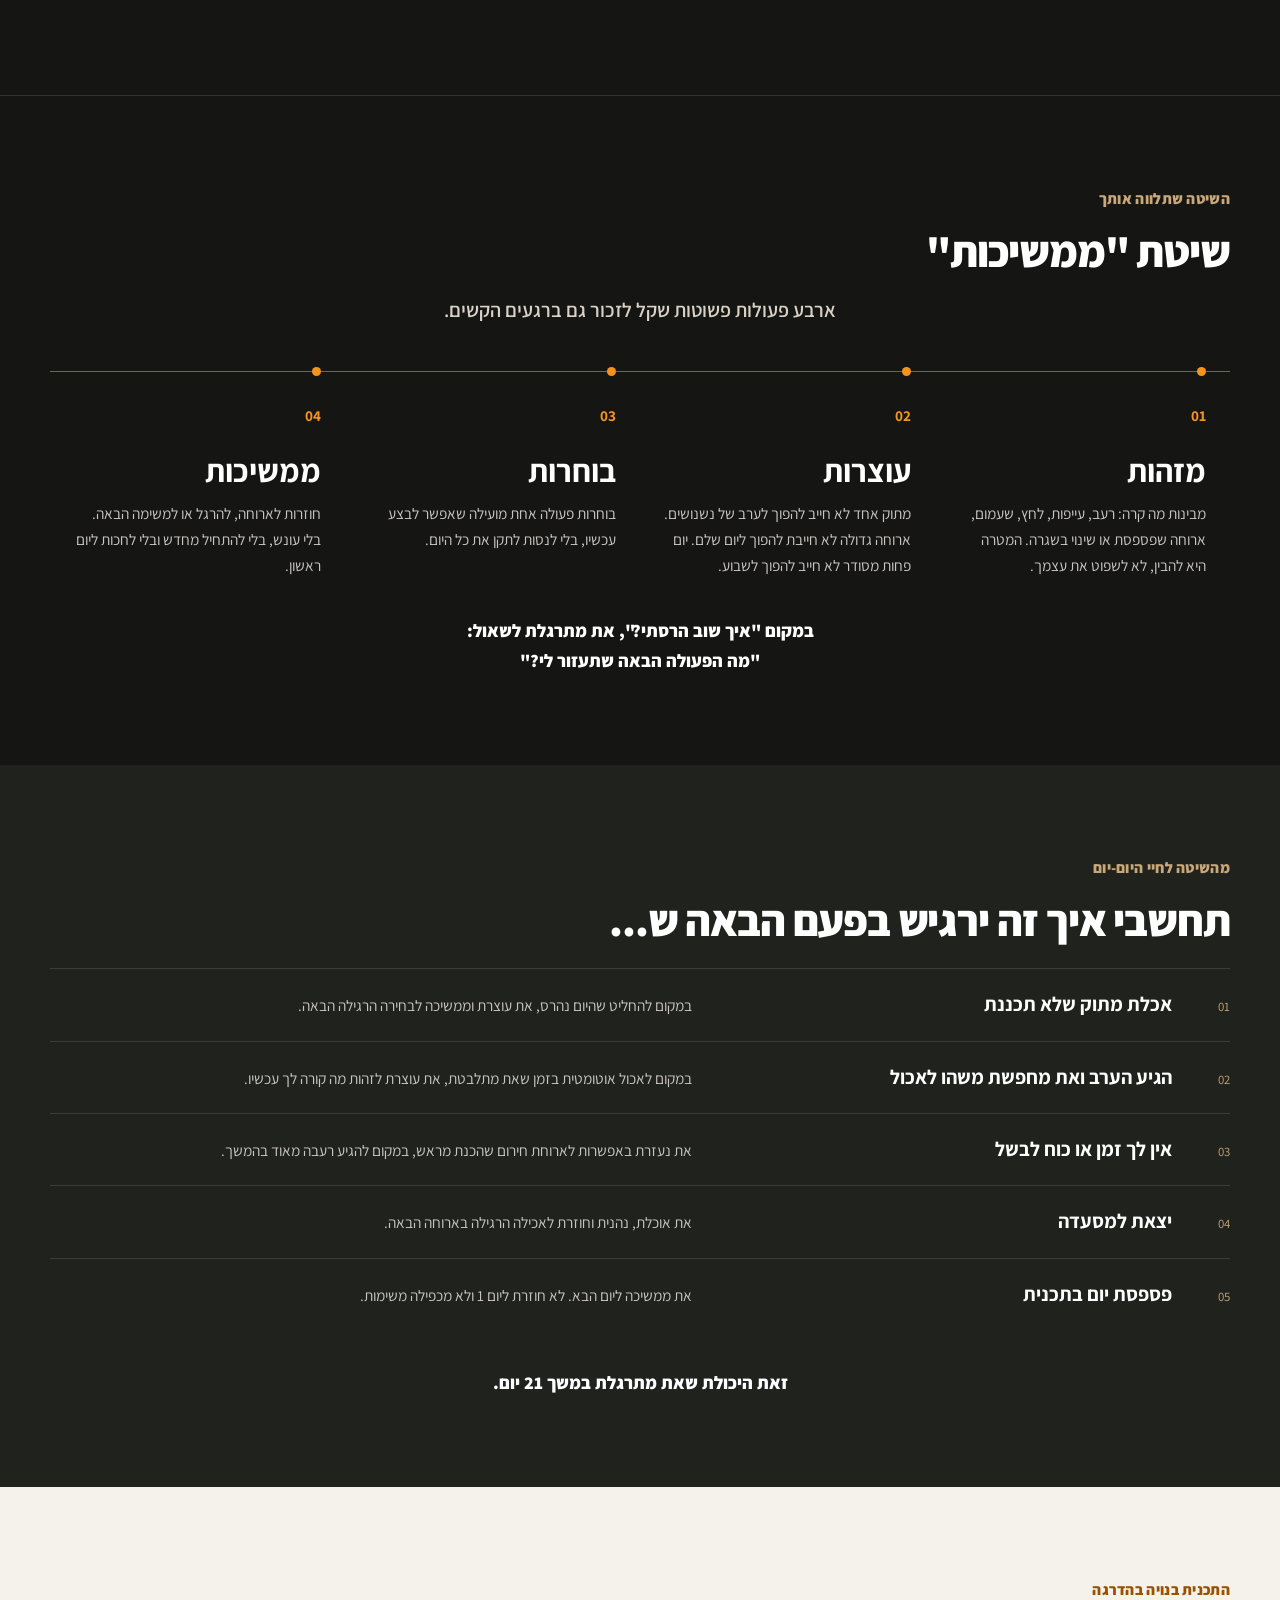
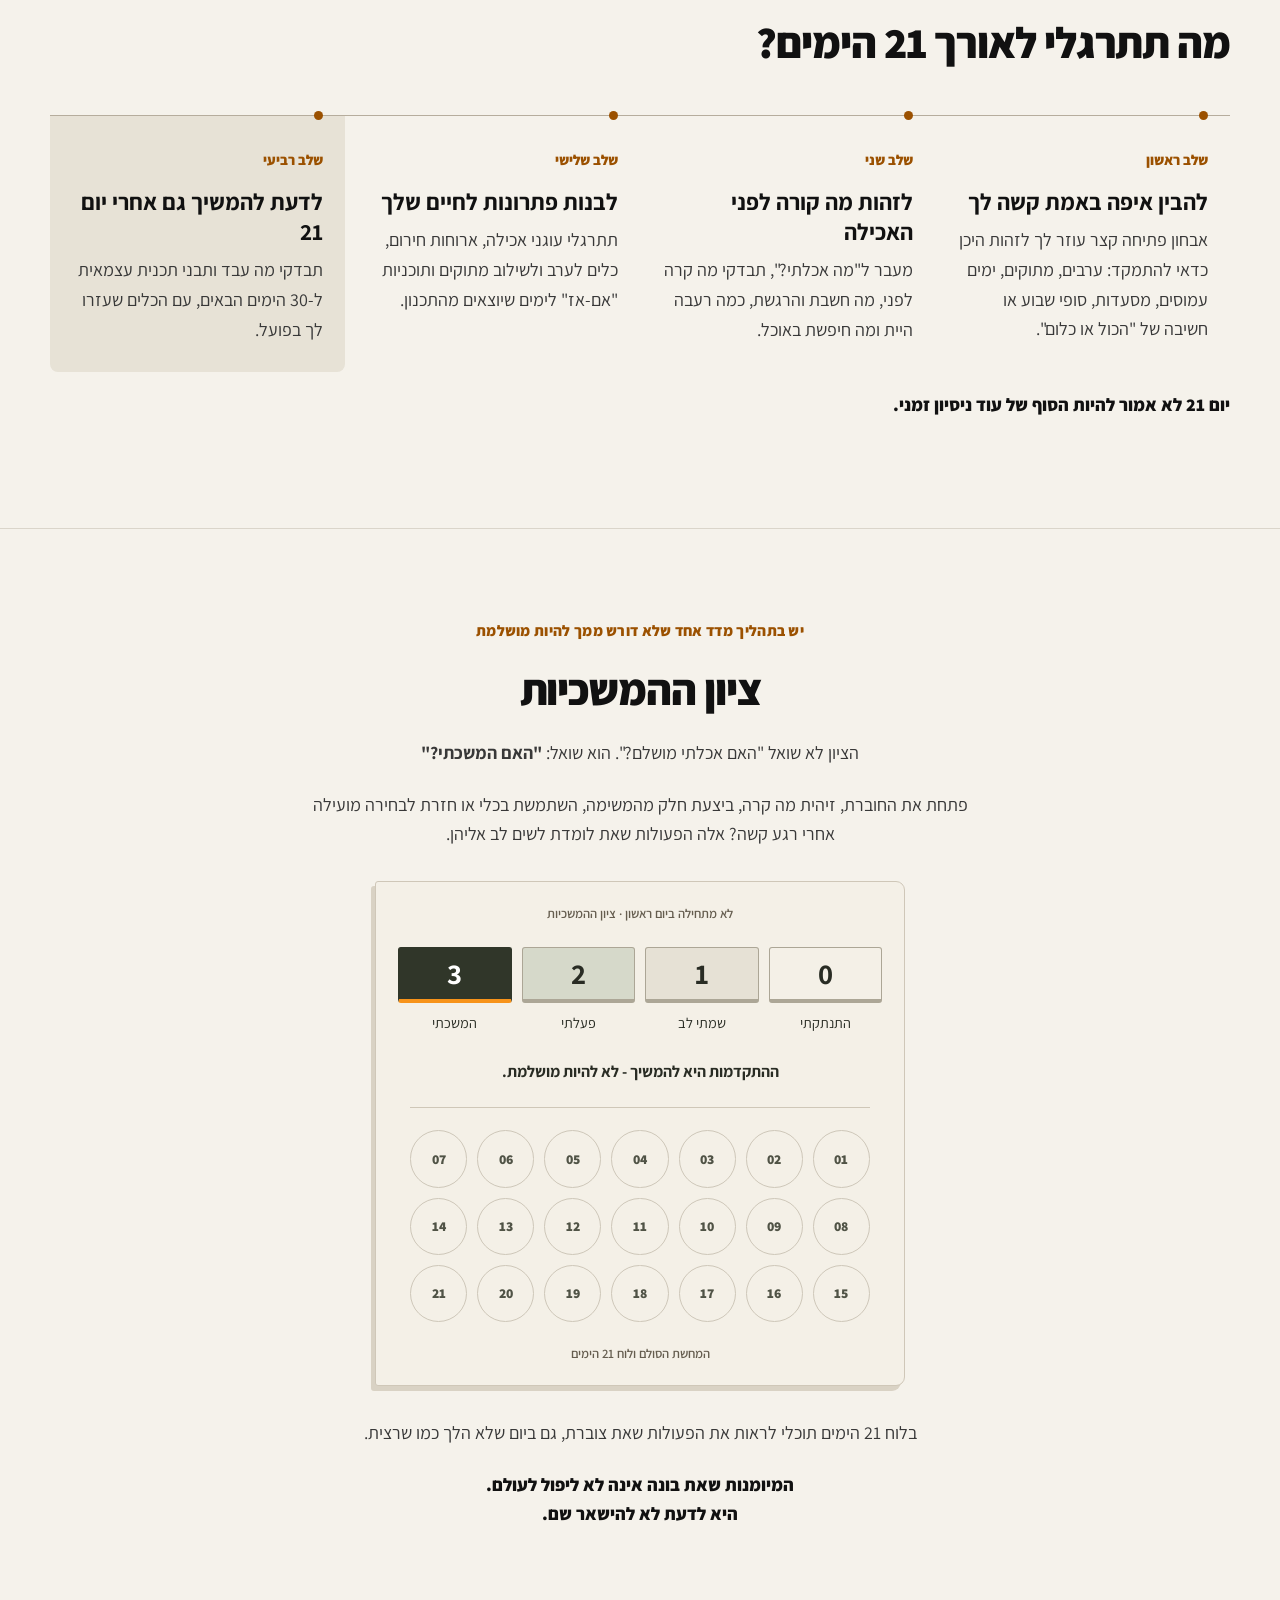
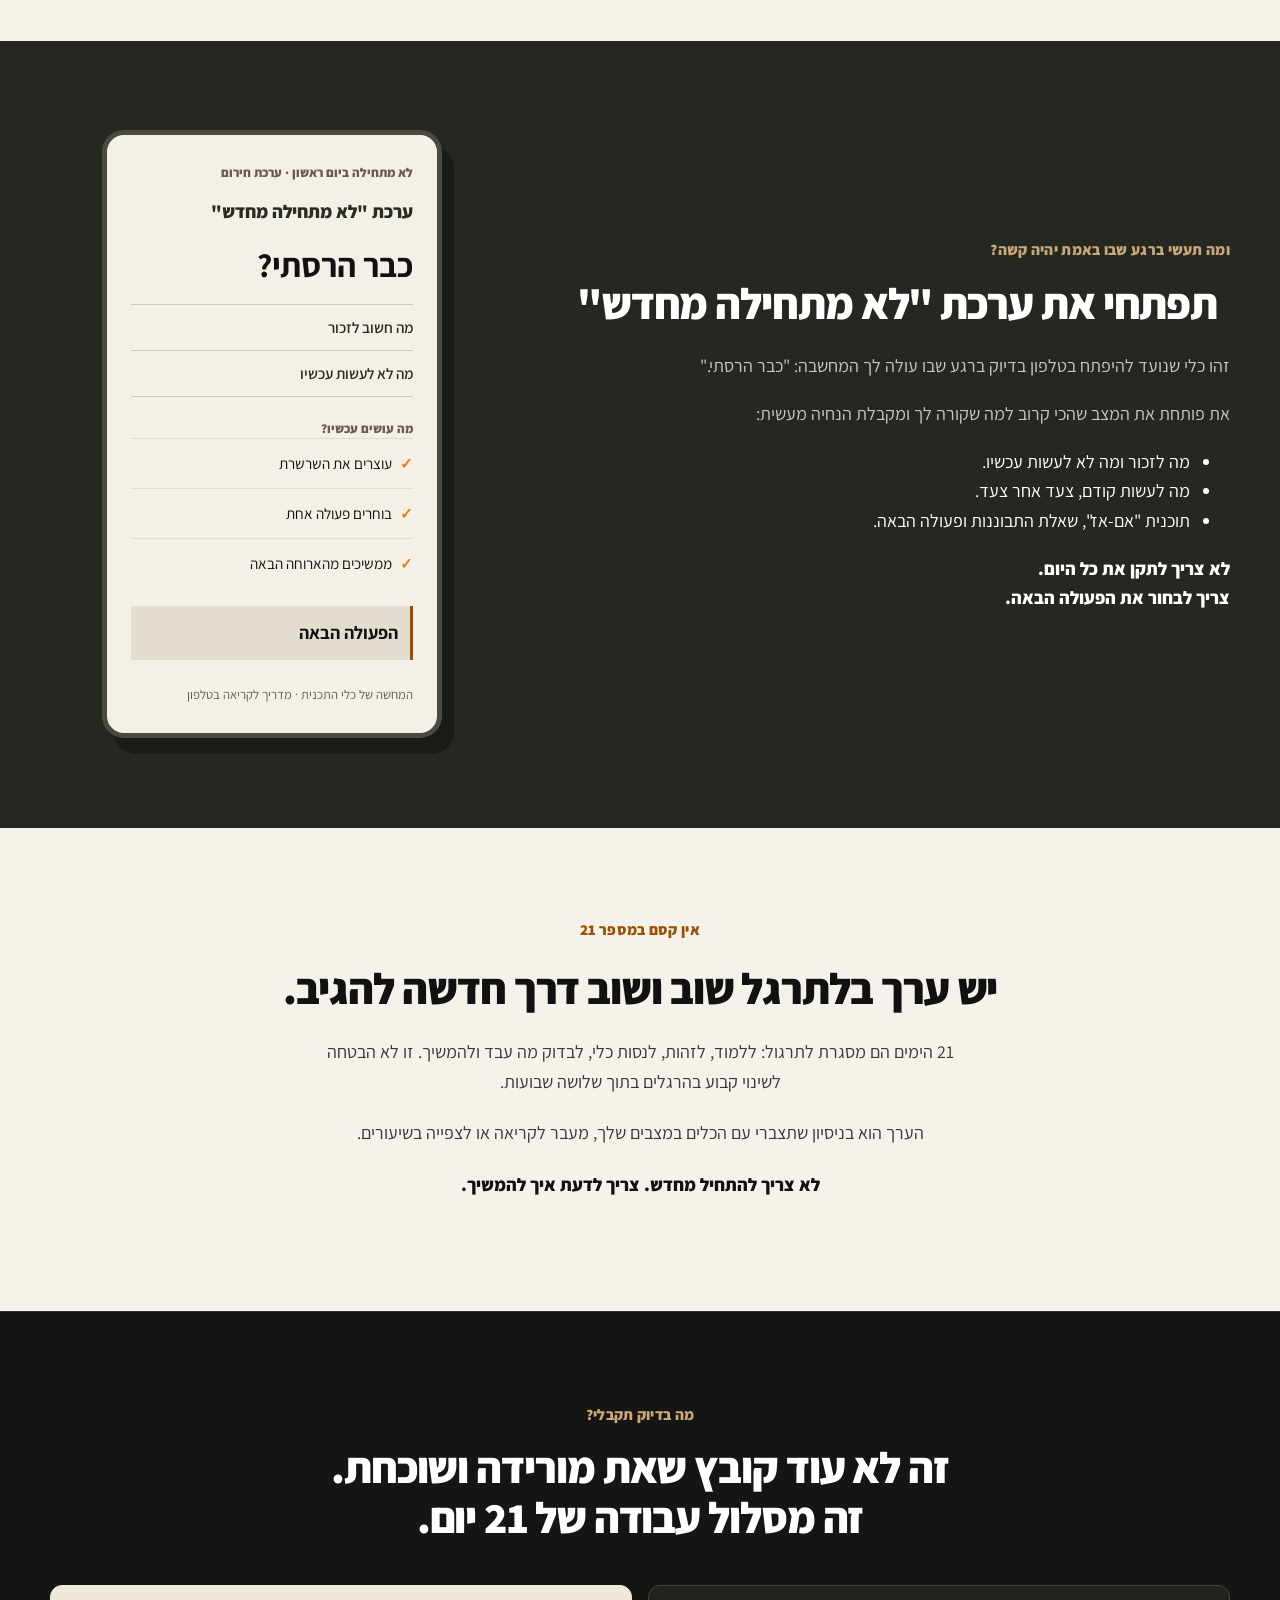
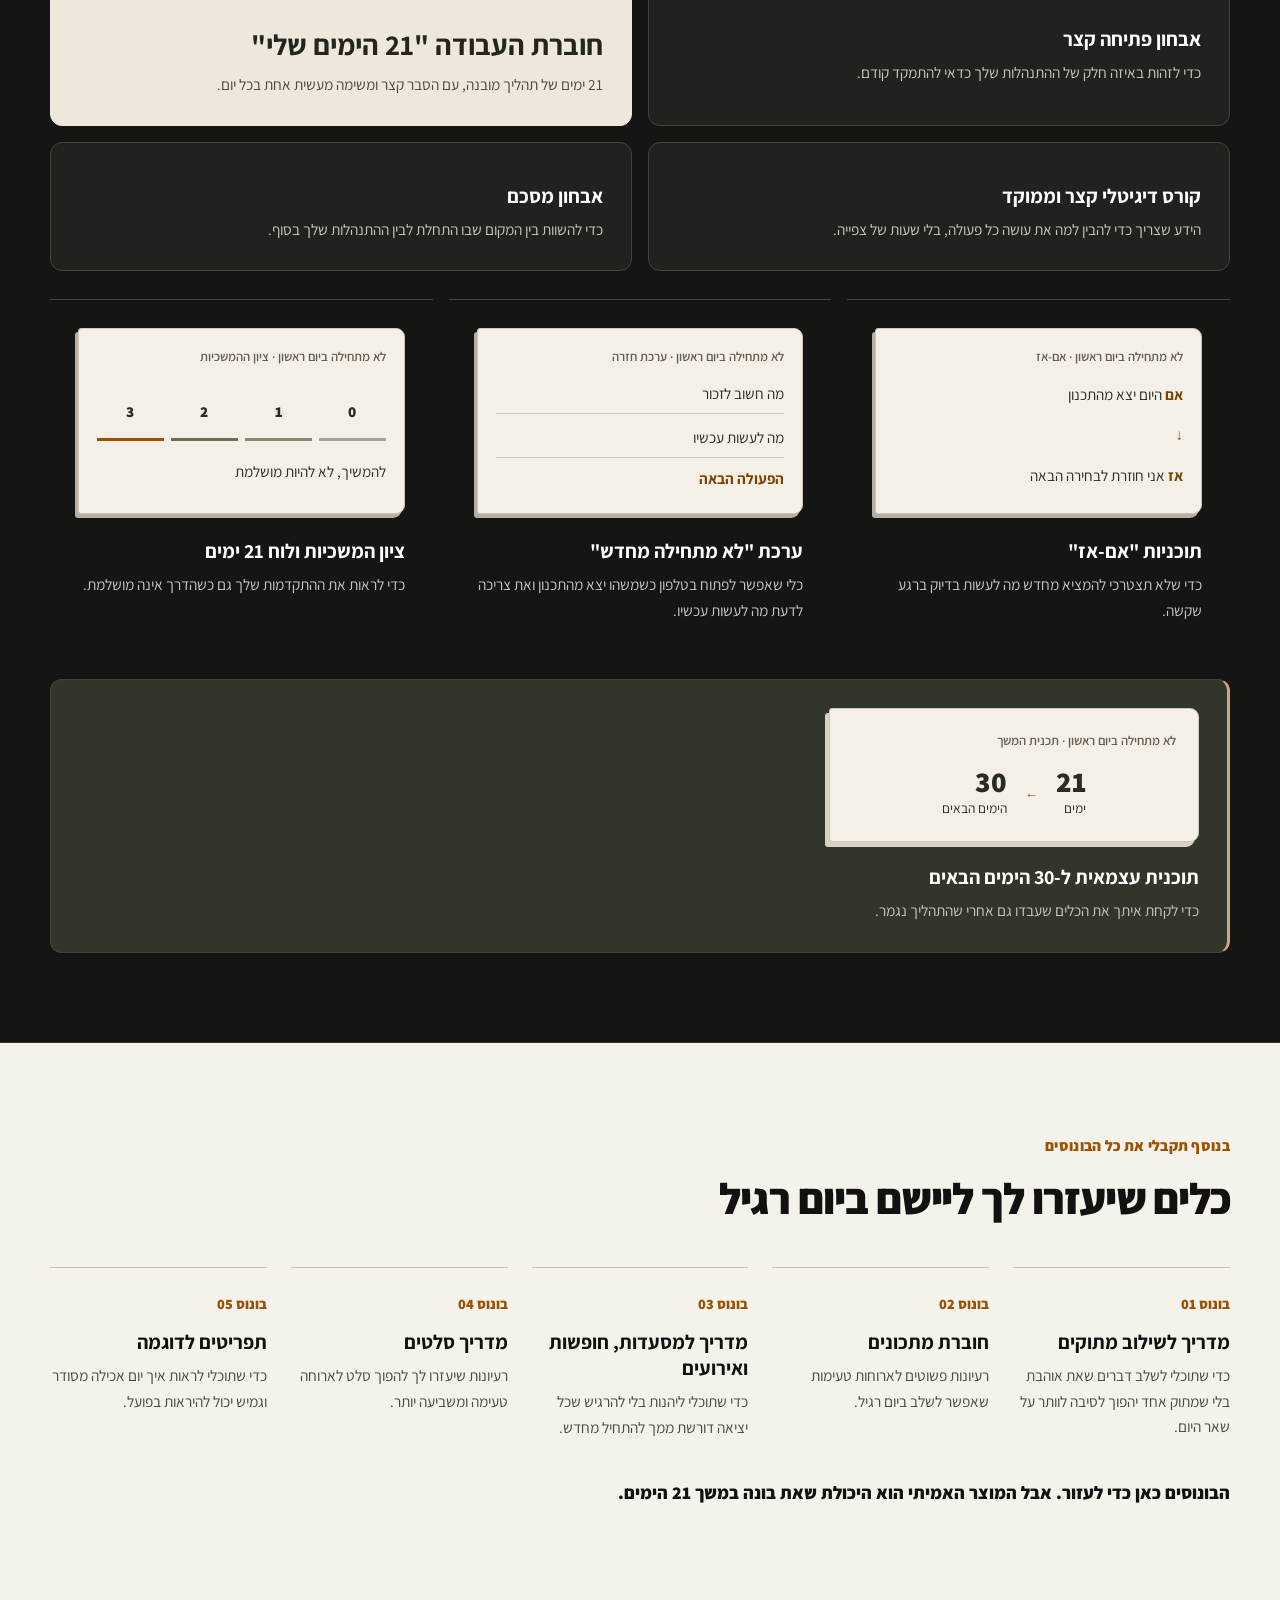
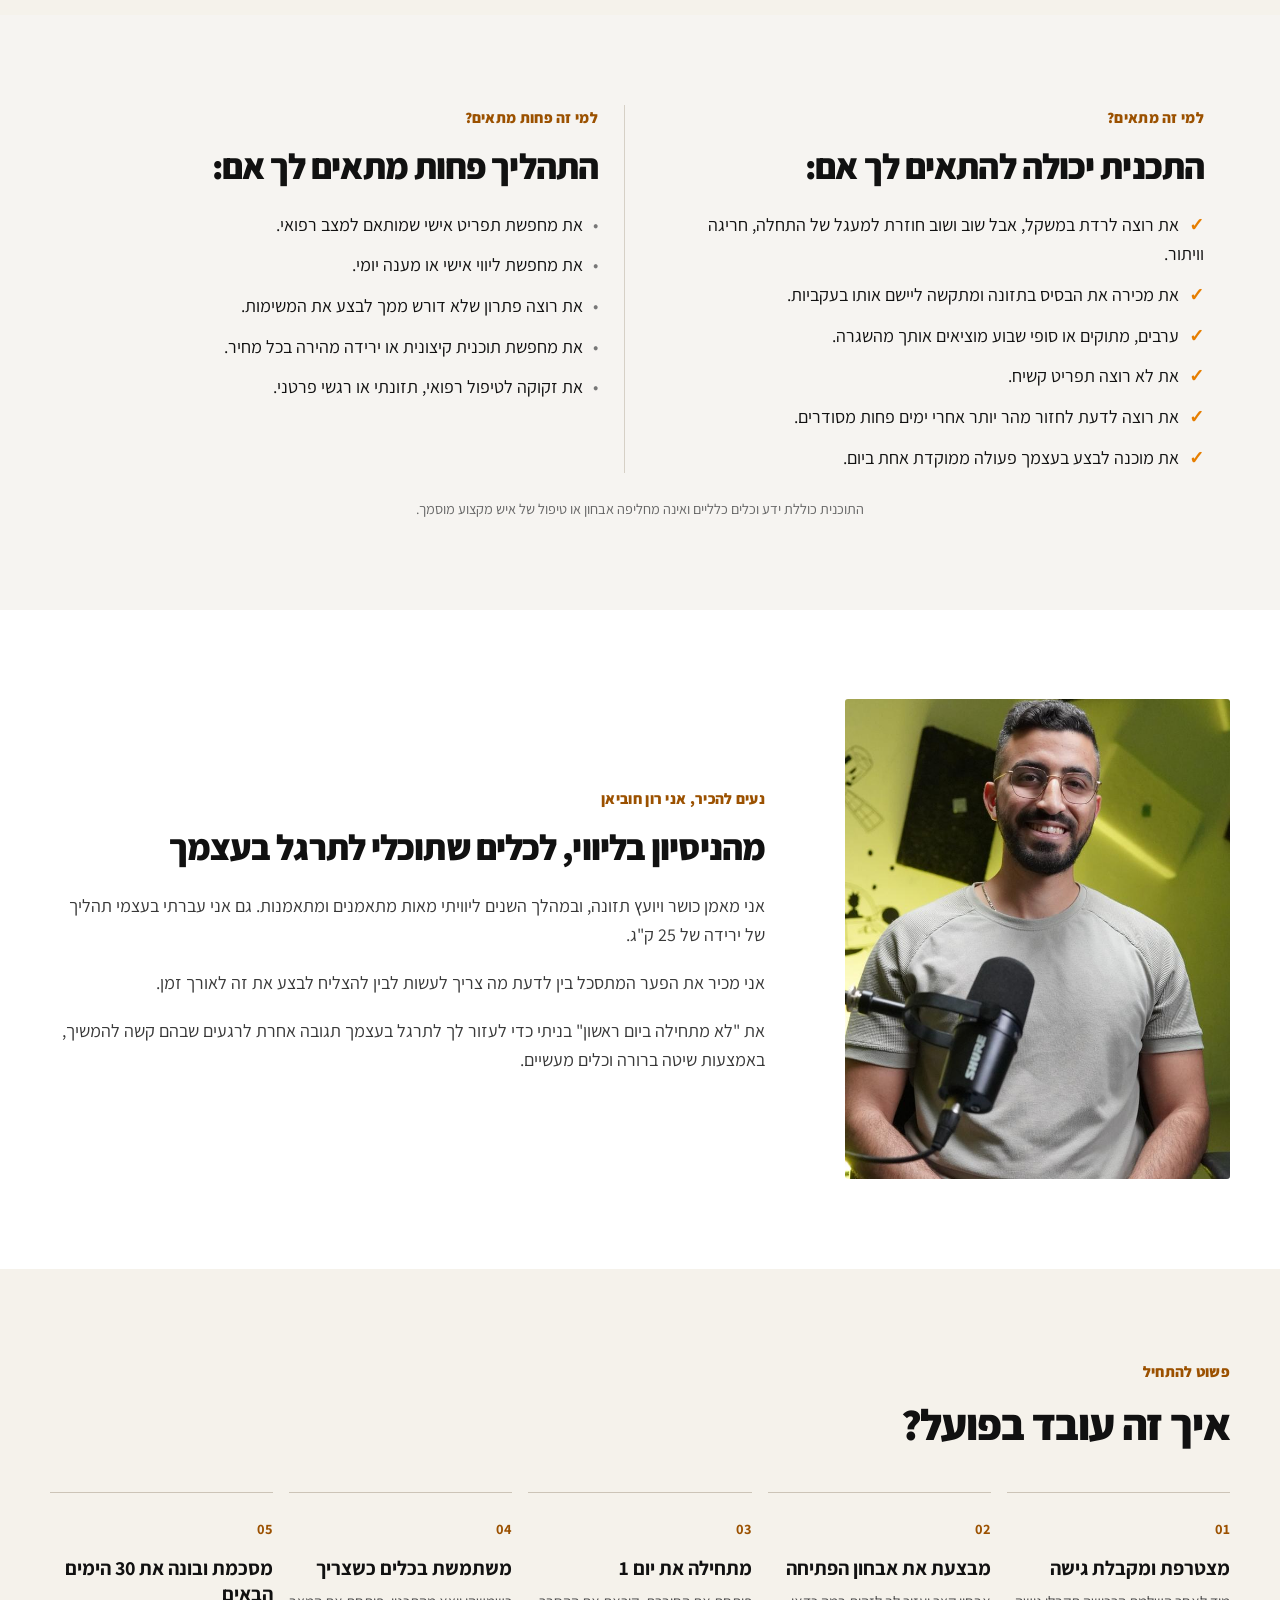
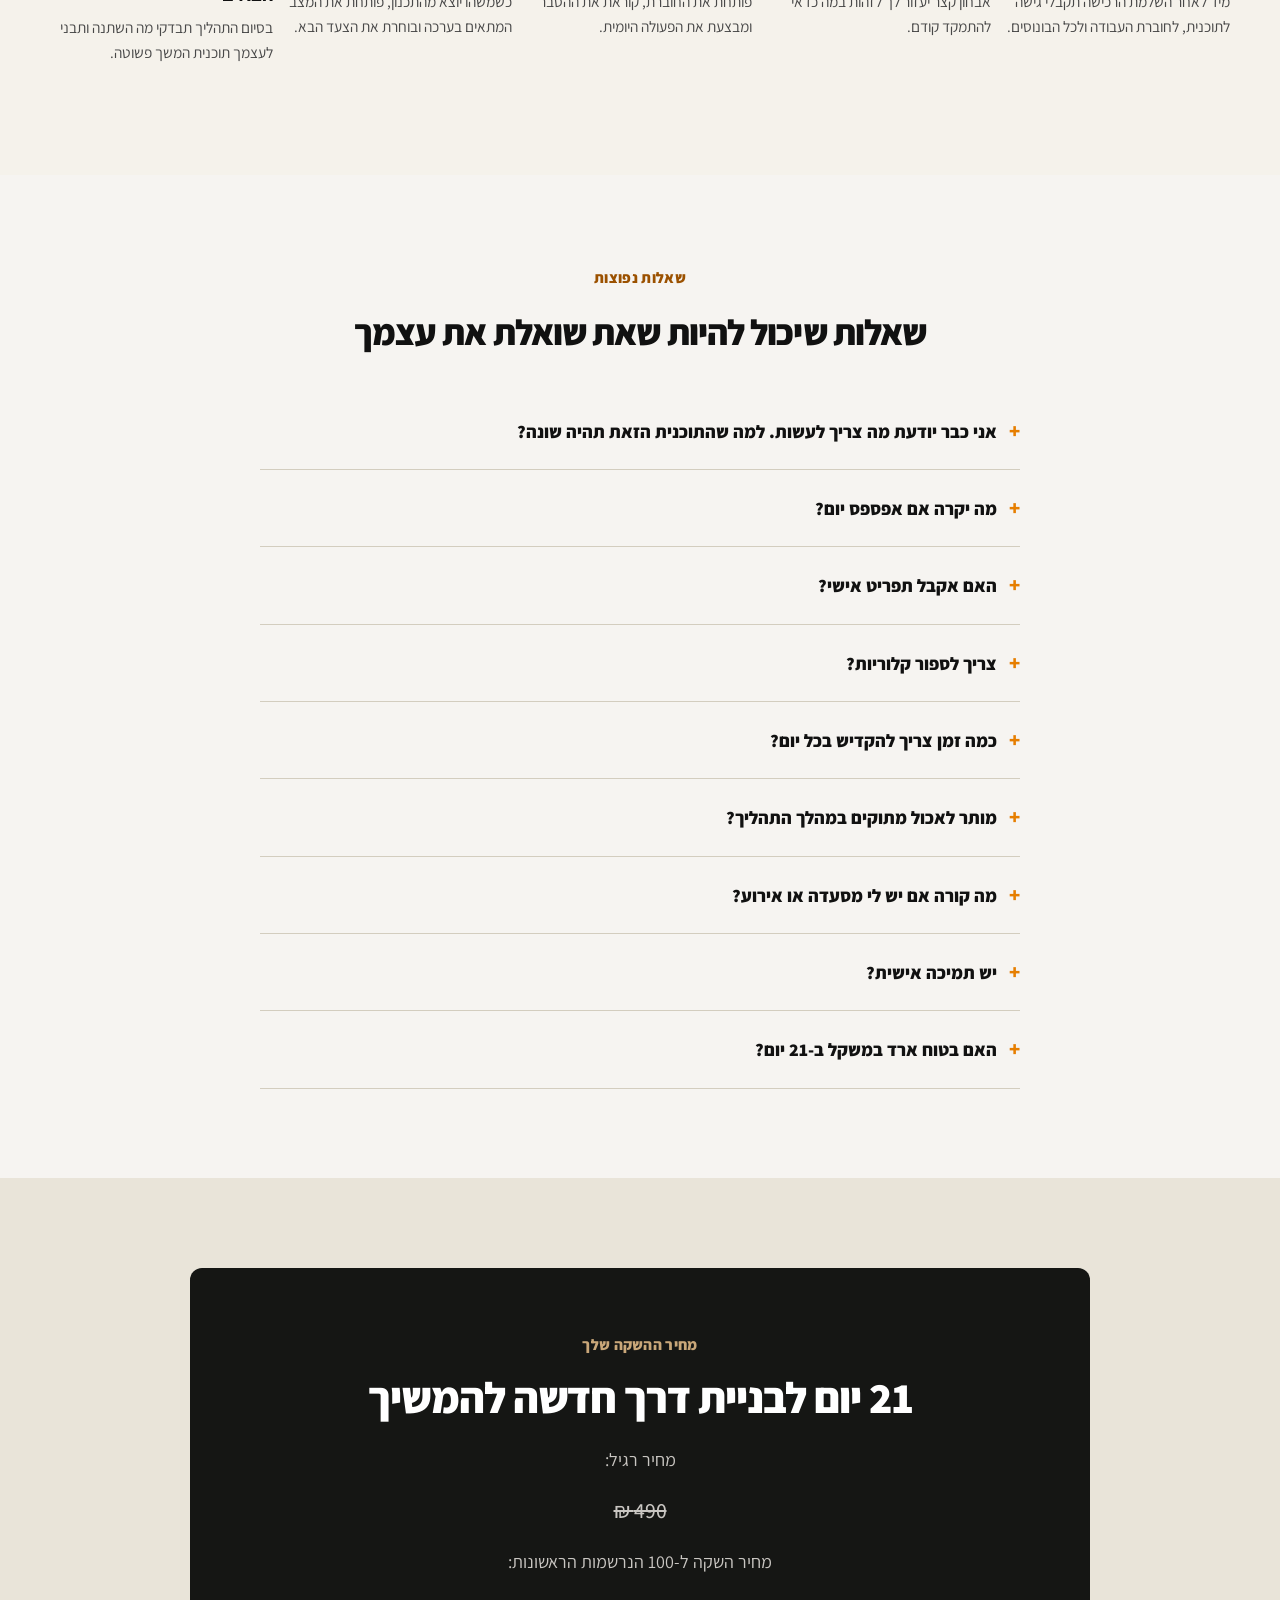
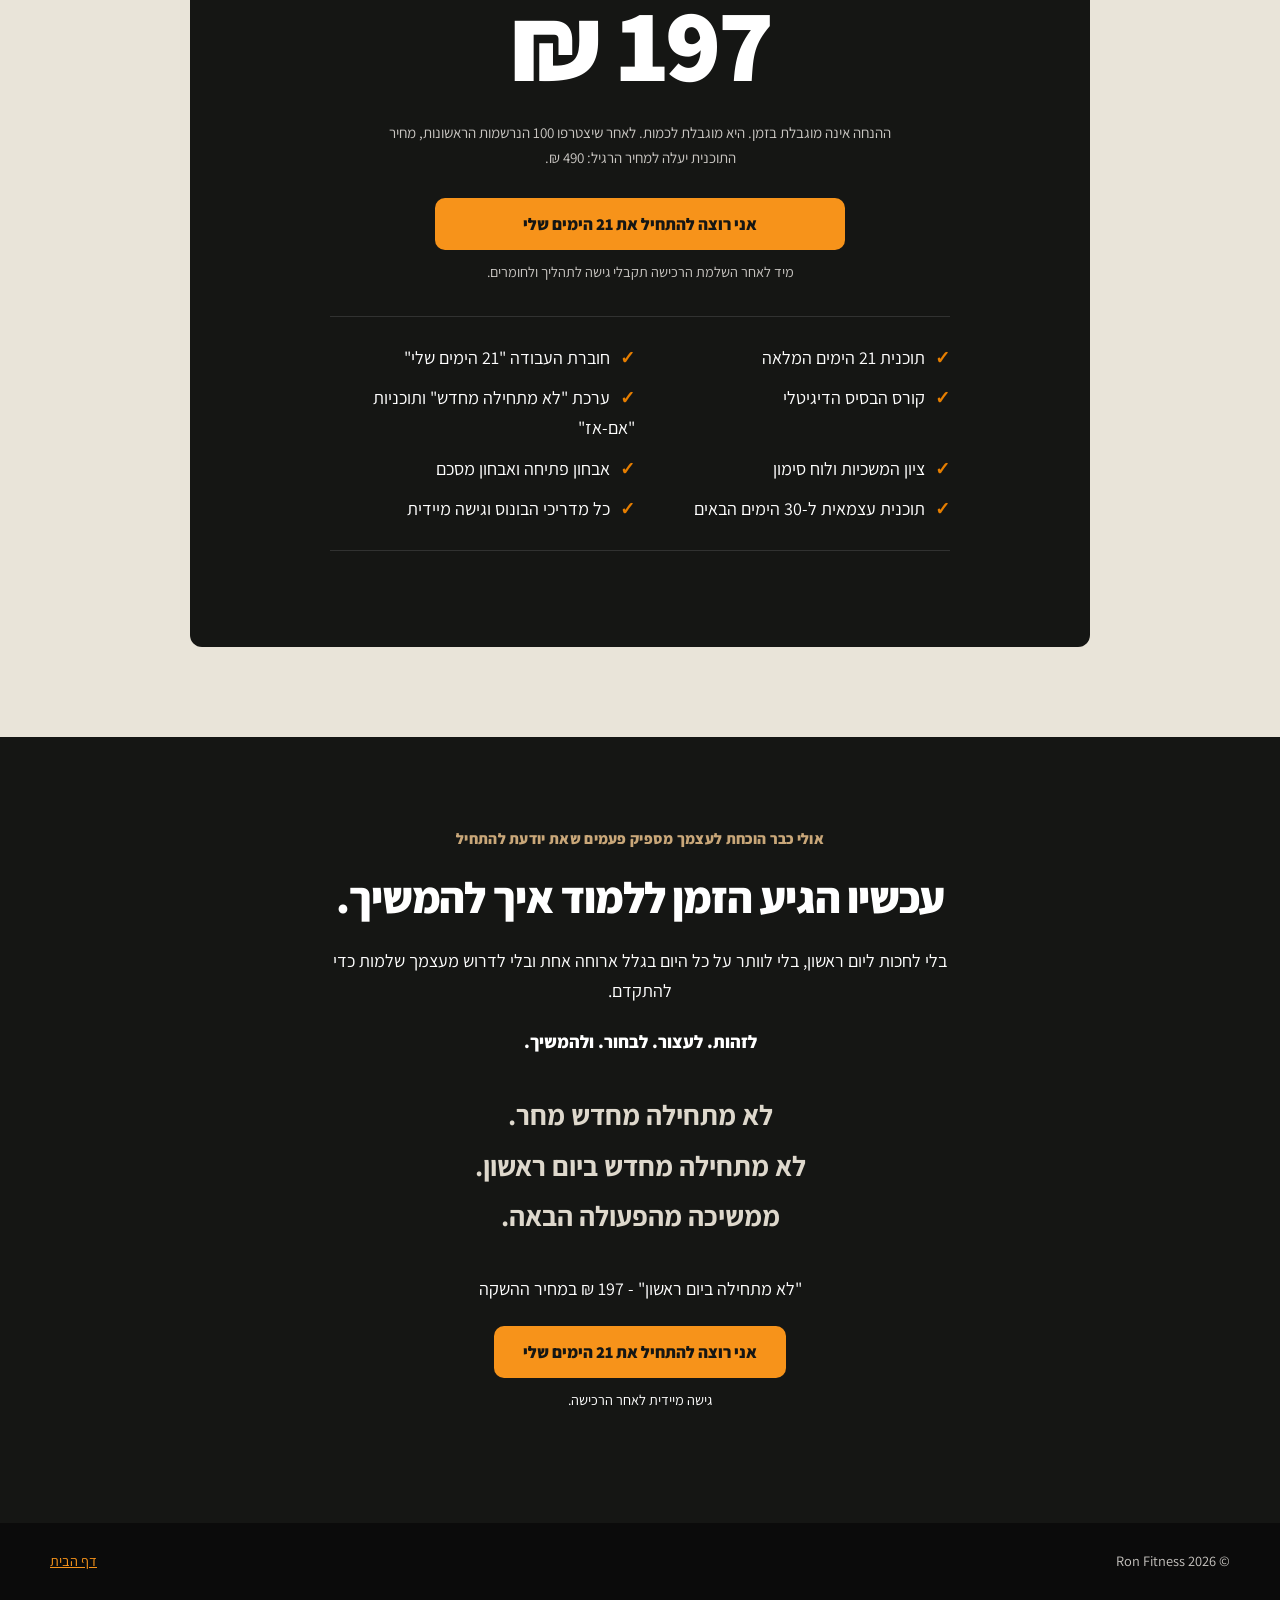
==== commit 529cb0d4: "feat: elevate 21-day product visualization" ====
--- a/21-days/index.html
+++ b/21-days/index.html
@@ -37,7 +37,7 @@
       href="https://fonts.googleapis.com/css2?family=Assistant:wght@400;500;600;700;800;900&display=swap"
       rel="stylesheet"
     />
-    <link rel="stylesheet" href="./21-days.css?v=20260909-premium-2" />
+    <link rel="stylesheet" href="./21-days.css?v=20260909-toolkit-2" />
     <script type="application/ld+json">
       {
         "@context": "https://schema.org",
@@ -194,16 +194,28 @@
               <p class="hero-emphasis">המטרה היא לא לעבור 21 ימים מושלמים.<br />המטרה היא לבנות את היכולת להמשיך.</p>
             </div>
           </div>
-          <div class="hero-product-visual reveal" aria-label="הצצה לתהליך 21 הימים">
+          <div class="hero-product-visual pv-composition reveal" aria-label="המחשה של חוברת העבודה וכלי התכנית">
             <div class="product-sheet">
               <span class="product-label">תהליך עבודה יומי</span>
               <span class="workbook-title">חוברת העבודה · 21 הימים שלי</span>
               <strong>לא מתחילה<br />ביום ראשון</strong>
               <em>21 ימים של התמדה אמיתית</em>
+              <div class="pv-workbook-detail"><b>יום 01</b><span>המשימה היומית</span><span>כלי היום</span></div>
               <div class="sheet-lines"><span>פעולה אחת בכל יום</span><span>כלים לרגעים קשים</span><span>תוכנית המשך ל-30 יום</span></div>
             </div>
-            <div class="visual-note note-one">ממשיכות מהפעולה הבאה</div>
-            <div class="visual-note note-two">ערכת "לא מתחילה מחדש"</div>
+            <div class="pv-paper pv-hero-kit">
+              <span class="pv-label">לא מתחילה ביום ראשון · כלי לרגע קשה</span>
+              <strong>ערכת "לא מתחילה מחדש"</strong>
+              <span class="pv-ruled">מה חשוב לזכור</span>
+              <span class="pv-ruled">הפעולה הבאה</span>
+              <small>ממשיכות מהפעולה הבאה</small>
+            </div>
+            <div class="pv-paper pv-hero-score">
+              <span class="pv-label">ציון ההמשכיות</span>
+              <div class="pv-mini-scale" aria-label="סולם הסבר מאפס עד שלוש"><span>0</span><span>1</span><span>2</span><span>3</span></div>
+              <small>להמשיך, לא להיות מושלמת</small>
+            </div>
+            <div class="pv-bridge"><span><b>21</b> ימים</span><i aria-hidden="true">←</i><span><b>30</b> הימים הבאים</span></div>
             <p class="preview-caption">המחשה של כלי התכנית</p>
           </div>
         </div>
@@ -305,7 +317,15 @@
           <h2>ציון ההמשכיות</h2>
           <p>הציון לא שואל "האם אכלתי מושלם?". הוא שואל: <strong>"האם המשכתי?"</strong></p>
           <p>פתחת את החוברת, זיהית מה קרה, ביצעת חלק מהמשימה, השתמשת בכלי או חזרת לבחירה מועילה אחרי רגע קשה? אלה הפעולות שאת לומדת לשים לב אליהן.</p>
-          <div class="tracker" aria-label="לוח סימון לדוגמה"><span>01</span><span>02</span><span>03</span><span>04</span><span>05</span><span>06</span><span>07</span><span>08</span><span>09</span><span>10</span><span>11</span><span>12</span><span>13</span><span>14</span><span>15</span><span>16</span><span>17</span><span>18</span><span>19</span><span>20</span><span>21</span></div>
+          <div class="pv-paper pv-score-sheet">
+            <span class="pv-label">לא מתחילה ביום ראשון · ציון ההמשכיות</span>
+            <ol class="pv-score-scale" start="0" aria-label="הסבר סולם ציון ההמשכיות, לא נתוני לקוחה">
+              <li><b>0</b><span>התנתקתי</span></li><li><b>1</b><span>שמתי לב</span></li><li><b>2</b><span>פעלתי</span></li><li><b>3</b><span>המשכתי</span></li>
+            </ol>
+            <p class="pv-score-message">ההתקדמות היא להמשיך - לא להיות מושלמת.</p>
+            <div class="tracker" aria-label="לוח סימון לדוגמה, ללא ציונים מסומנים"><span>01</span><span>02</span><span>03</span><span>04</span><span>05</span><span>06</span><span>07</span><span>08</span><span>09</span><span>10</span><span>11</span><span>12</span><span>13</span><span>14</span><span>15</span><span>16</span><span>17</span><span>18</span><span>19</span><span>20</span><span>21</span></div>
+            <small class="pv-label">המחשת הסולם ולוח 21 הימים</small>
+          </div>
           <p>בלוח 21 הימים תוכלי לראות את הפעולות שאת צוברת, גם ביום שלא הלך כמו שרצית.</p>
           <p class="strong-copy">המיומנות שאת בונה אינה לא ליפול לעולם.<br />היא לדעת לא להישאר שם.</p>
         </div>
@@ -321,7 +341,16 @@
             <ul><li>מה לזכור ומה לא לעשות עכשיו.</li><li>מה לעשות קודם, צעד אחר צעד.</li><li>תוכנית "אם-אז", שאלת התבוננות ופעולה הבאה.</li></ul>
             <p class="hero-emphasis">לא צריך לתקן את כל היום.<br />צריך לבחור את הפעולה הבאה.</p>
           </div>
-          <div class="phone-card" aria-label="המחשת כלי לקריאה בטלפון, לא אפליקציה"><span>ערכת חירום</span><strong>מה עושים עכשיו?</strong><ul><li>עוצרים את השרשרת</li><li>בוחרים פעולה אחת</li><li>ממשיכים מהארוחה הבאה</li></ul><p class="tool-caption">המחשה של כלי התכנית</p></div>
+          <div class="phone-card pv-guide" aria-label="המחשת מדריך דיגיטלי לקריאה בטלפון, לא אפליקציה">
+            <span class="pv-label">לא מתחילה ביום ראשון · ערכת חירום</span>
+            <span class="pv-guide-title">ערכת "לא מתחילה מחדש"</span>
+            <strong>כבר הרסתי?</strong>
+            <div class="pv-guide-outline"><span>מה חשוב לזכור</span><span>מה לא לעשות עכשיו</span></div>
+            <span class="pv-label">מה עושים עכשיו?</span>
+            <ul><li>עוצרים את השרשרת</li><li>בוחרים פעולה אחת</li><li>ממשיכים מהארוחה הבאה</li></ul>
+            <div class="pv-next-action">הפעולה הבאה</div>
+            <p class="tool-caption">המחשה של כלי התכנית · מדריך לקריאה בטלפון</p>
+          </div>
         </div>
       </section>
 
@@ -347,12 +376,12 @@
             <article><h3>אבחון מסכם</h3><p>כדי להשוות בין המקום שבו התחלת לבין ההתנהלות שלך בסוף.</p></article>
             </div>
             <div class="include-group action-assets" role="group" aria-label="כלי העבודה">
-            <article><h3>תוכניות "אם-אז"</h3><p>כדי שלא תצטרכי להמציא מחדש מה לעשות בדיוק ברגע שקשה.</p></article>
-            <article><h3>ערכת "לא מתחילה מחדש"</h3><p>כלי שאפשר לפתוח בטלפון כשמשהו יצא מהתכנון ואת צריכה לדעת מה לעשות עכשיו.</p></article>
-            <article><h3>ציון המשכיות ולוח 21 ימים</h3><p>כדי לראות את ההתקדמות שלך גם כשהדרך אינה מושלמת.</p></article>
+            <article><div class="pv-paper pv-fragment"><span class="pv-label">לא מתחילה ביום ראשון · אם-אז</span><span><b>אם</b> היום יצא מהתכנון</span><i aria-hidden="true">↓</i><span><b>אז</b> אני חוזרת לבחירה הבאה</span></div><h3>תוכניות "אם-אז"</h3><p>כדי שלא תצטרכי להמציא מחדש מה לעשות בדיוק ברגע שקשה.</p></article>
+            <article><div class="pv-paper pv-fragment"><span class="pv-label">לא מתחילה ביום ראשון · ערכת חזרה</span><span class="pv-ruled">מה חשוב לזכור</span><span class="pv-ruled">מה לעשות עכשיו</span><b>הפעולה הבאה</b></div><h3>ערכת "לא מתחילה מחדש"</h3><p>כלי שאפשר לפתוח בטלפון כשמשהו יצא מהתכנון ואת צריכה לדעת מה לעשות עכשיו.</p></article>
+            <article><div class="pv-paper pv-fragment"><span class="pv-label">לא מתחילה ביום ראשון · ציון ההמשכיות</span><div class="pv-mini-scale" aria-label="סולם הסבר מאפס עד שלוש"><span>0</span><span>1</span><span>2</span><span>3</span></div><span>להמשיך, לא להיות מושלמת</span></div><h3>ציון המשכיות ולוח 21 ימים</h3><p>כדי לראות את ההתקדמות שלך גם כשהדרך אינה מושלמת.</p></article>
             </div>
             <div class="include-group continuation-asset" role="group" aria-label="תכנית ההמשך">
-            <article><h3>תוכנית עצמאית ל-30 הימים הבאים</h3><p>כדי לקחת איתך את הכלים שעבדו גם אחרי שהתהליך נגמר.</p></article>
+            <article><div class="pv-paper pv-continuation"><span class="pv-label">לא מתחילה ביום ראשון · תכנית המשך</span><div class="pv-bridge"><span><b>21</b> ימים</span><i aria-hidden="true">←</i><span><b>30</b> הימים הבאים</span></div></div><h3>תוכנית עצמאית ל-30 הימים הבאים</h3><p>כדי לקחת איתך את הכלים שעבדו גם אחרי שהתהליך נגמר.</p></article>
             </div>
           </div>
         </div>
--- a/21-days/21-days.css
+++ b/21-days/21-days.css
@@ -603,3 +603,90 @@
   .sales-footer { padding-bottom: 100px; }
   html { scroll-padding-bottom: 90px; }
 }
+
+/* Shared document language, scoped to illustrative product materials. */
+.pv-paper, .pv-guide, .pv-composition {
+  --pv-paper: #f4f0e7;
+  --pv-ink: #292c24;
+  --pv-rule: #cfc7b8;
+  --pv-secondary: #655d4f;
+}
+.pv-paper { color: var(--pv-ink); background: var(--pv-paper); border: 1px solid var(--pv-rule); border-radius: 3px 9px 9px 3px; padding: 22px; box-shadow: -4px 5px 0 #d9d2c4; }
+.pv-label { display: block; color: var(--pv-secondary); font-size: .8rem; font-weight: 600; line-height: 1.5; }
+.pv-ruled { display: block; padding-block: 9px; border-bottom: 1px solid var(--pv-rule); font-size: .95rem; }
+.pv-composition { grid-template-columns: 1fr 1fr; column-gap: 16px; padding-top: 28px; }
+.pv-composition .product-sheet { grid-column: 1 / -1; width: calc(100% - 20px); min-height: 0; padding: 22px 28px 42px; transform: rotate(-2deg); }
+.pv-composition .product-label { margin-bottom: 10px; }
+.pv-composition .workbook-title { padding-bottom: 12px; margin-bottom: 16px; }
+.pv-composition .product-sheet strong { font-size: clamp(2.3rem, 3.5vw, 3.15rem); }
+.pv-composition .sheet-lines { gap: 2px; margin-top: 12px; font-size: .85rem; }
+.pv-composition .product-sheet em { margin-top: 12px; }
+.pv-workbook-detail { display: grid; grid-template-columns: auto 1fr; gap: 6px 14px; margin-top: 24px; padding-block: 12px; border-block: 1px solid #b9b2a5; font-size: .85rem; }
+.pv-workbook-detail b { grid-row: span 2; align-self: center; color: var(--accent-ink); padding-left: 12px; border-left: 1px solid #b9b2a5; }
+.pv-hero-kit { grid-column: 1 / -1; justify-self: end; width: 88%; position: relative; margin-top: -20px; z-index: 2; transform: rotate(1deg); padding: 16px 20px; }
+.pv-hero-kit .pv-ruled { display: inline-block; margin-left: 12px; font-size: .85rem; padding-block: 4px; }
+.pv-hero-kit strong { display: block; font-size: 1.2rem; line-height: 1.25; margin-block: 10px; }
+.pv-hero-kit small { display: block; padding-top: 12px; font-size: .85rem; }
+.pv-hero-score { grid-column: 1 / -1; width: 72%; justify-self: start; position: relative; margin-top: -8px; z-index: 3; padding: 16px 20px; }
+.pv-hero-score small { font-size: .85rem; }
+.pv-mini-scale { display: flex; gap: 7px; margin-block: 10px; }
+.pv-mini-scale span { flex: 1; text-align: center; padding-block: 3px; color: var(--pv-ink); border-bottom: 3px solid #a7a393; font-weight: 800; }
+.pv-mini-scale span:nth-child(2) { border-color: #8b886f; }
+.pv-mini-scale span:nth-child(3) { border-color: #696f54; }
+.pv-mini-scale span:nth-child(4) { border-color: #9b5100; }
+.pv-bridge { display: flex; align-items: center; justify-content: center; gap: 18px; padding-block: 18px; font-size: .85rem; }
+.pv-bridge b { font-size: 1.8rem; font-weight: 800; line-height: 1; display: block; }
+.pv-bridge i { font-style: normal; color: #c9a779; }
+.pv-composition > .pv-bridge, .pv-composition > .preview-caption { grid-column: 1 / -1; }
+.pv-composition > .preview-caption { margin-top: 0; }
+.pv-score-sheet { max-width: 530px; margin: 32px auto; }
+.pv-score-scale { list-style: none; display: grid; grid-template-columns: repeat(4, 1fr); gap: 10px; padding: 0; margin: 24px 0; }
+.pv-score-scale li { font-size: .9rem; }
+.pv-score-scale b { display: grid; place-items: center; height: 56px; border: 1px solid #aca696; border-bottom-width: 4px; margin-bottom: 8px; border-radius: 3px; font-size: 1.8rem; font-weight: 700; }
+.pv-score-scale li:nth-child(2) b { background: #e6e1d5; }
+.pv-score-scale li:nth-child(3) b { background: #d6d9ca; }
+.pv-score-scale li:nth-child(4) b { background: #303629; color: #fff; border-color: #303629; border-bottom-color: #f7931a; }
+.pv-score-sheet .pv-score-message { color: var(--pv-ink); font-size: 1rem; font-weight: 700; margin-bottom: 0; }
+.pv-score-sheet .tracker { border: 0; border-top: 1px solid var(--pv-rule); border-radius: 0; box-shadow: none; background: none; padding: 22px 0 0; margin: 22px auto; }
+.pv-guide { background: var(--pv-paper); border-radius: 22px; padding: 28px 24px; border-width: 5px; }
+.pv-guide .pv-label { color: var(--pv-secondary); }
+.pv-guide .pv-guide-title { display: block; font-weight: 800; color: var(--pv-ink); margin-top: 14px; font-size: 1.15rem; }
+.pv-guide strong { font-size: 2.1rem; margin: 20px 0; }
+.pv-guide-outline { display: grid; gap: 0; margin-bottom: 22px; border-top: 1px solid var(--pv-rule); }
+.pv-guide-outline span { padding: 10px 0; border-bottom: 1px solid var(--pv-rule); color: var(--pv-ink); font-weight: 600; font-size: .95rem; }
+.pv-guide li { font-size: .95rem; padding-block: 12px; }
+.pv-next-action { margin-top: 18px; padding: 12px; border-right: 3px solid #9b5100; background: #e3ddcf; font-weight: 700; }
+.pv-fragment { display: grid; gap: 8px; font-size: .95rem; box-shadow: -3px 4px 0 #b6b0a4; min-height: 186px; margin-bottom: 24px; padding: 18px; }
+.pv-fragment i { font-style: normal; color: #9b5100; }
+.pv-fragment b { color: #7a4300; }
+.pv-fragment .pv-ruled { padding-block: 3px; }
+.pv-continuation { width: min(100%, 370px); margin-bottom: 22px; }
+.pv-continuation .pv-bridge { padding-bottom: 0; }
+.pv-continuation .pv-bridge i { color: #9b5100; }
+@media (min-width: 801px) and (max-width: 1100px) {
+  .pv-composition .product-sheet { padding-inline: 20px; }
+  .pv-hero-kit { width: 94%; }
+  .pv-hero-score { width: 88%; }
+  .pv-fragment { padding: 14px; }
+}
+@media (max-width: 800px) {
+  .pv-composition { max-width: 410px; padding: 8px 6px 0; row-gap: 0; }
+  .pv-composition .product-sheet { width: 100%; padding: 24px 24px 40px; transform: none; box-shadow: -4px 5px 0 #c9c1b2; }
+  .pv-composition .product-sheet strong { font-size: 2.5rem; }
+  .pv-composition .product-sheet em { margin-top: 12px; }
+  .pv-composition .sheet-lines { display: none; }
+  .pv-hero-kit small { display: none; }
+  .pv-workbook-detail { margin-top: 18px; }
+  .pv-hero-kit { width: 94%; margin-top: -16px; padding: 16px; transform: none; }
+  .pv-hero-kit .pv-ruled { display: inline-block; margin-left: 12px; font-size: .85rem; padding-block: 4px; }
+  .pv-hero-kit small { padding-top: 8px; }
+  .pv-hero-score { width: 88%; margin-top: 12px; padding: 12px 16px; }
+  .pv-bridge { padding-block: 16px; }
+  .pv-fragment { min-height: 0; }
+}
+@media (max-width: 430px) {
+  .pv-score-sheet { padding: 18px 14px; }
+  .pv-score-scale { gap: 6px; }
+  .pv-score-scale li { font-size: .8rem; }
+  .pv-guide { padding-inline: 20px; }
+}
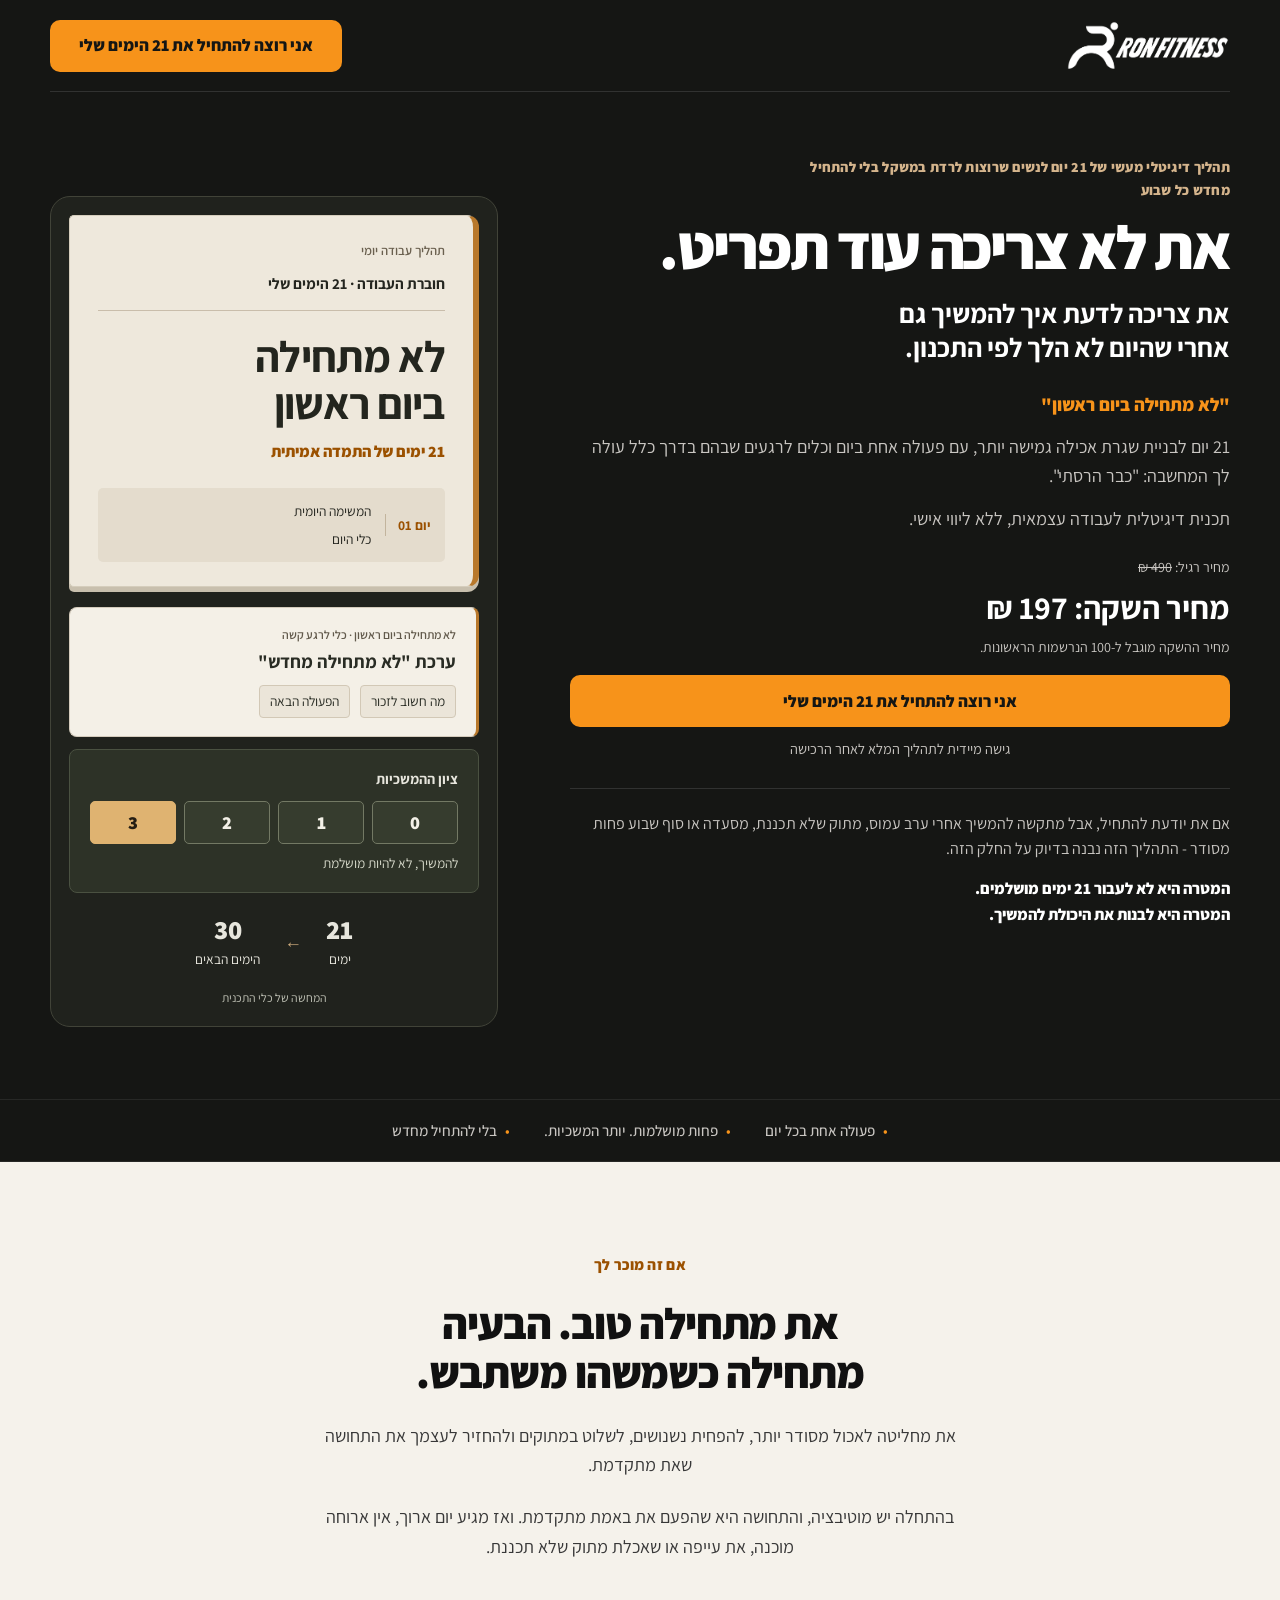
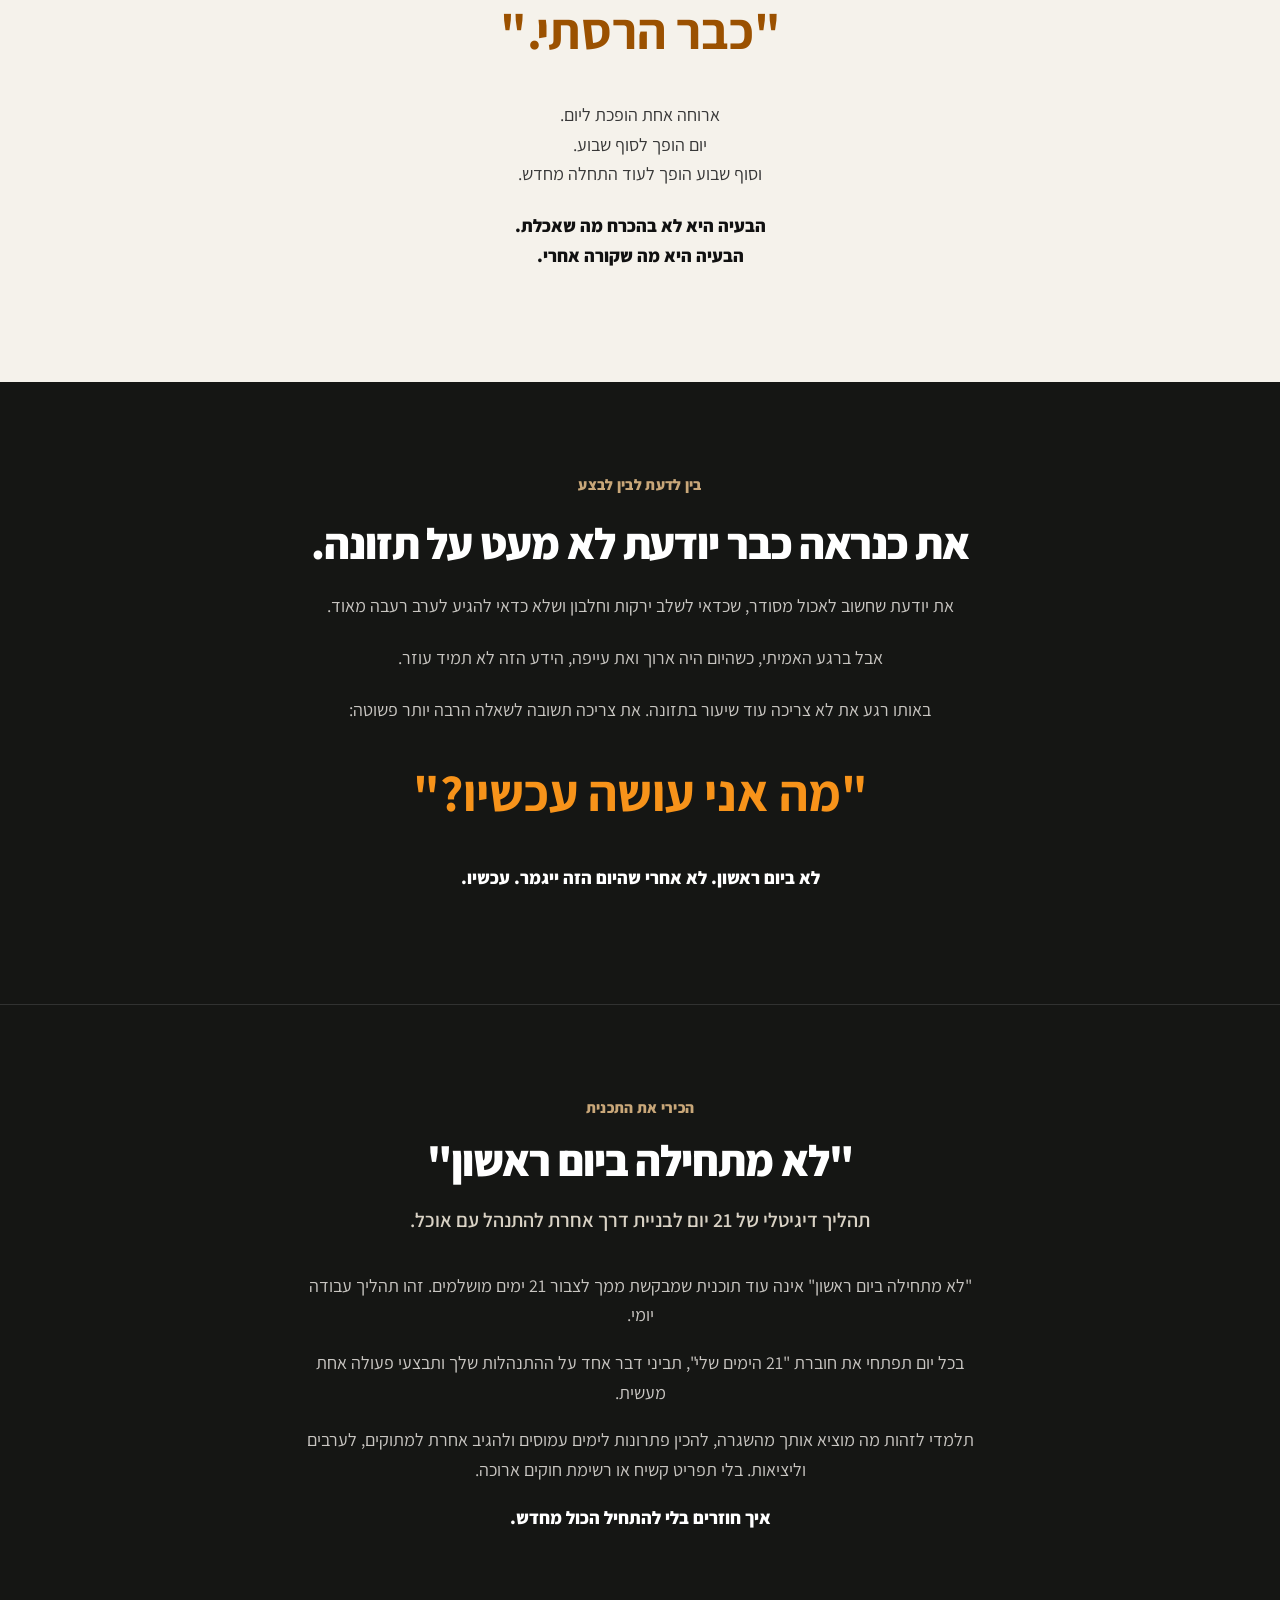
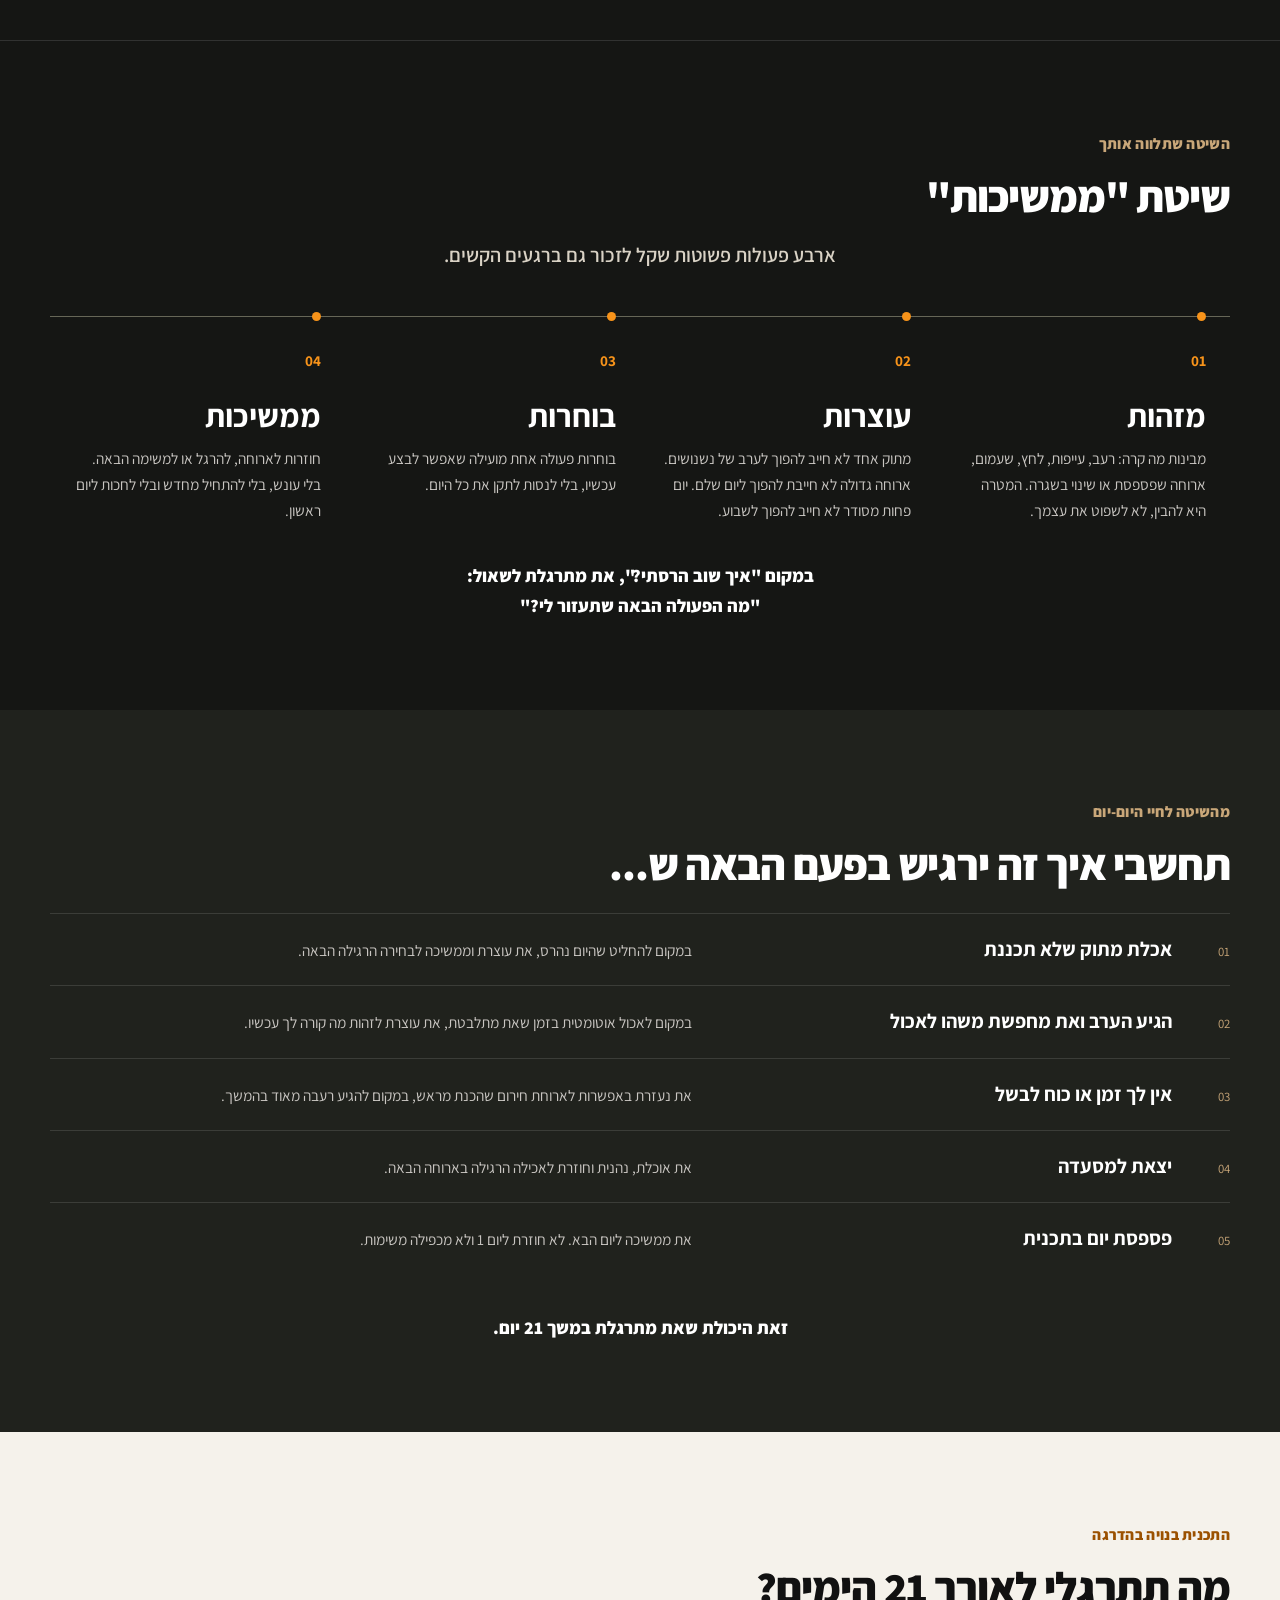
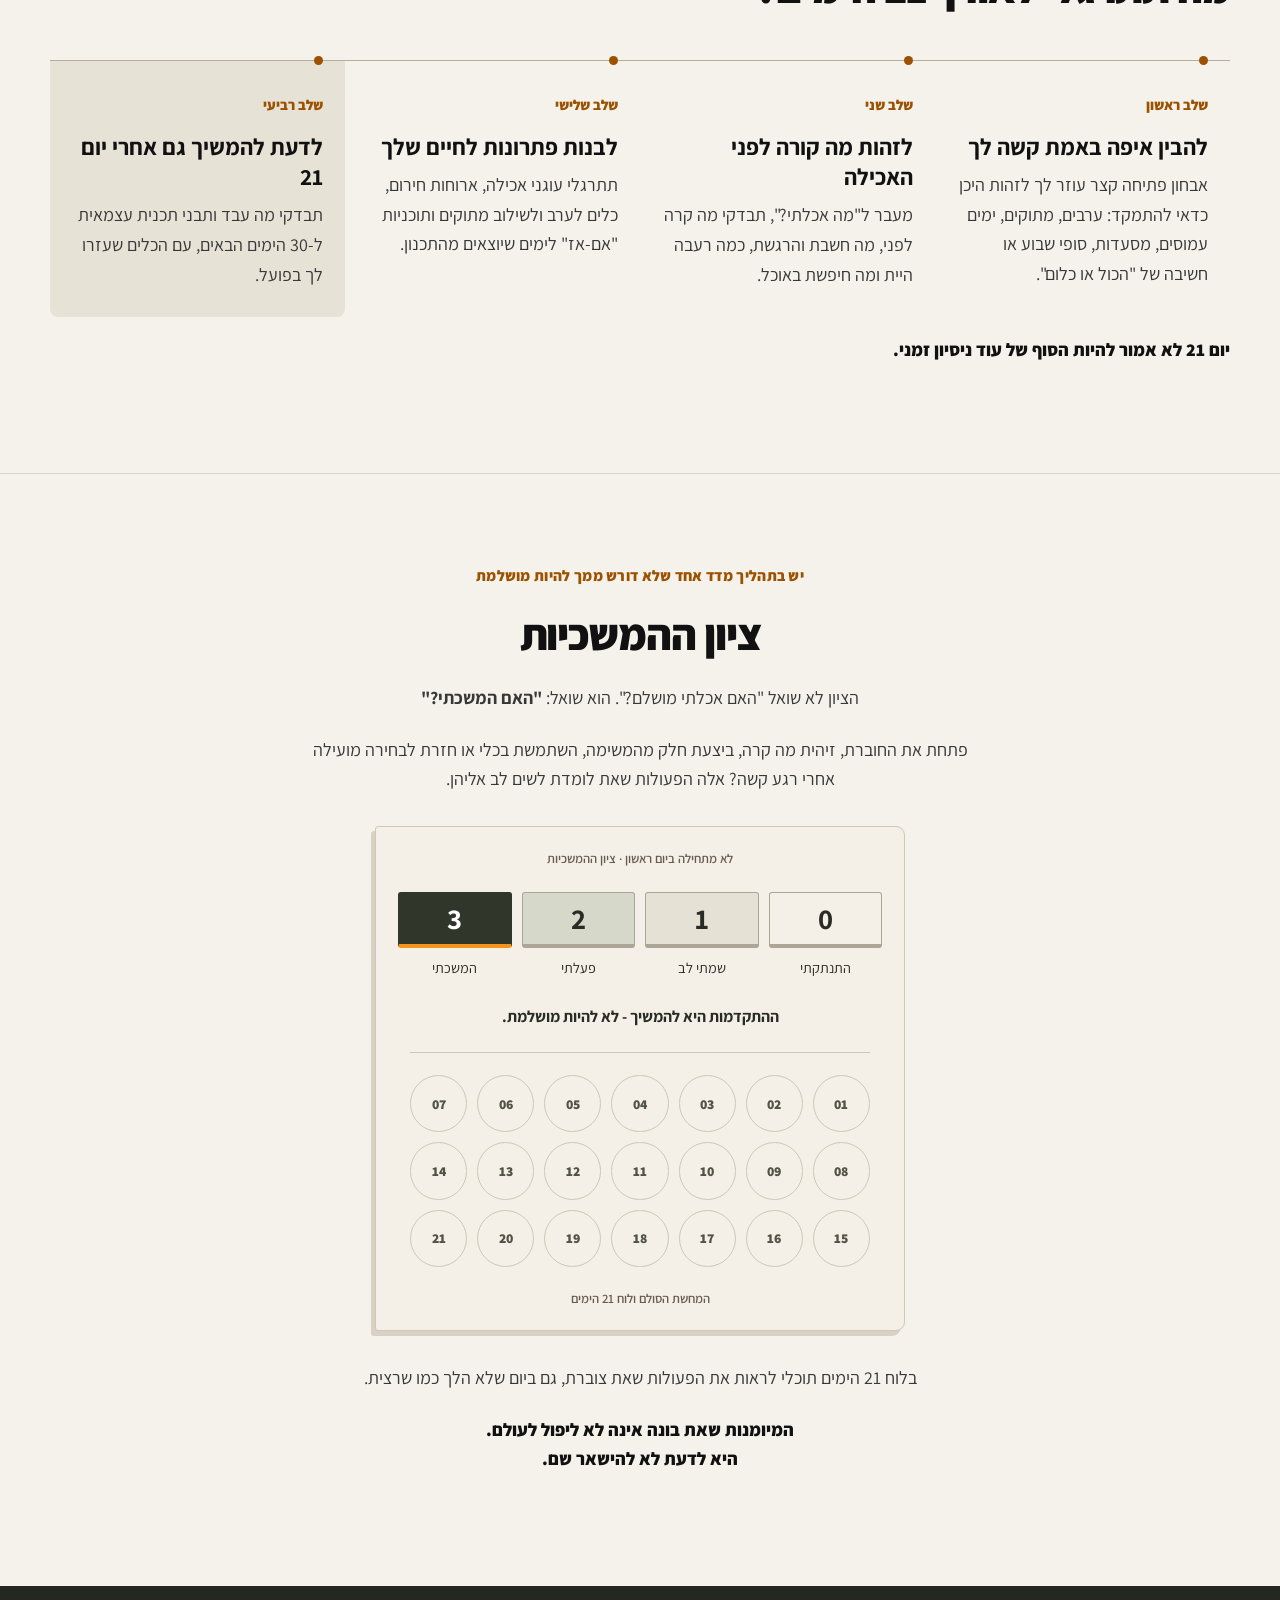
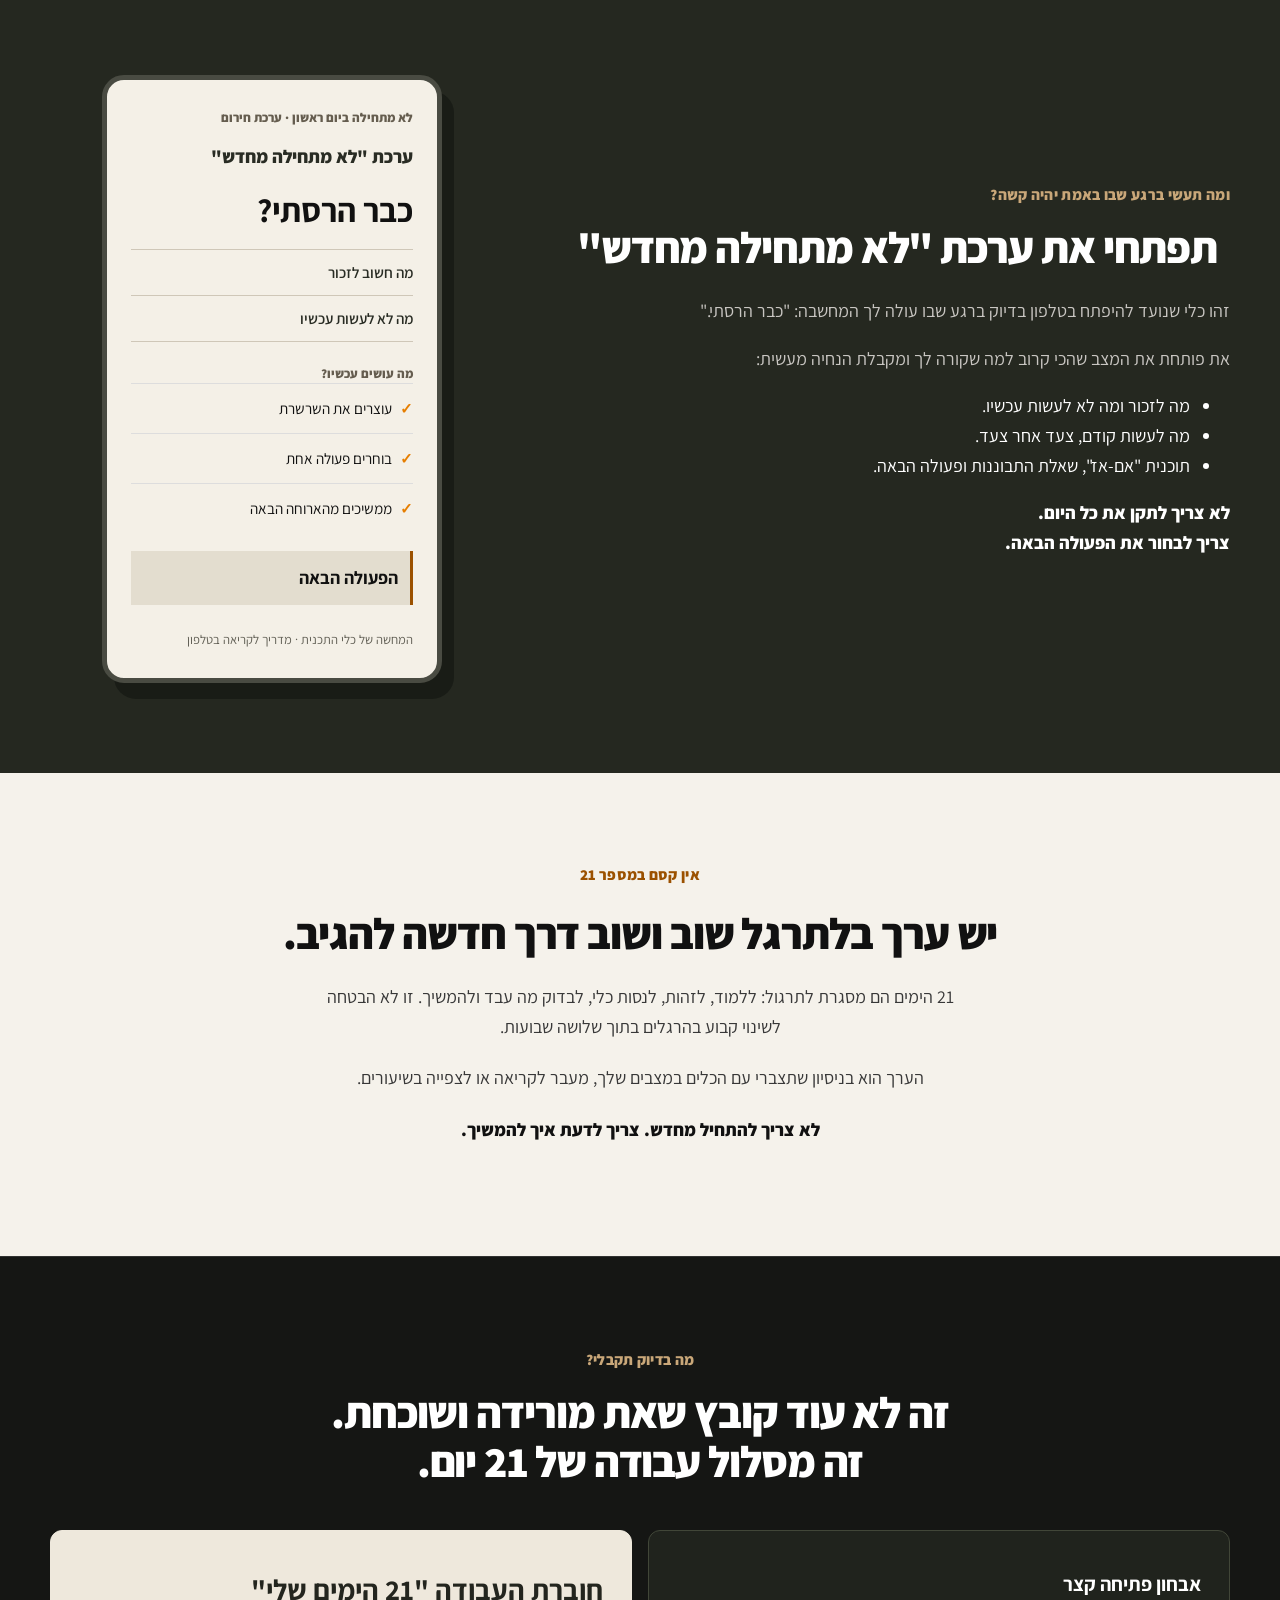
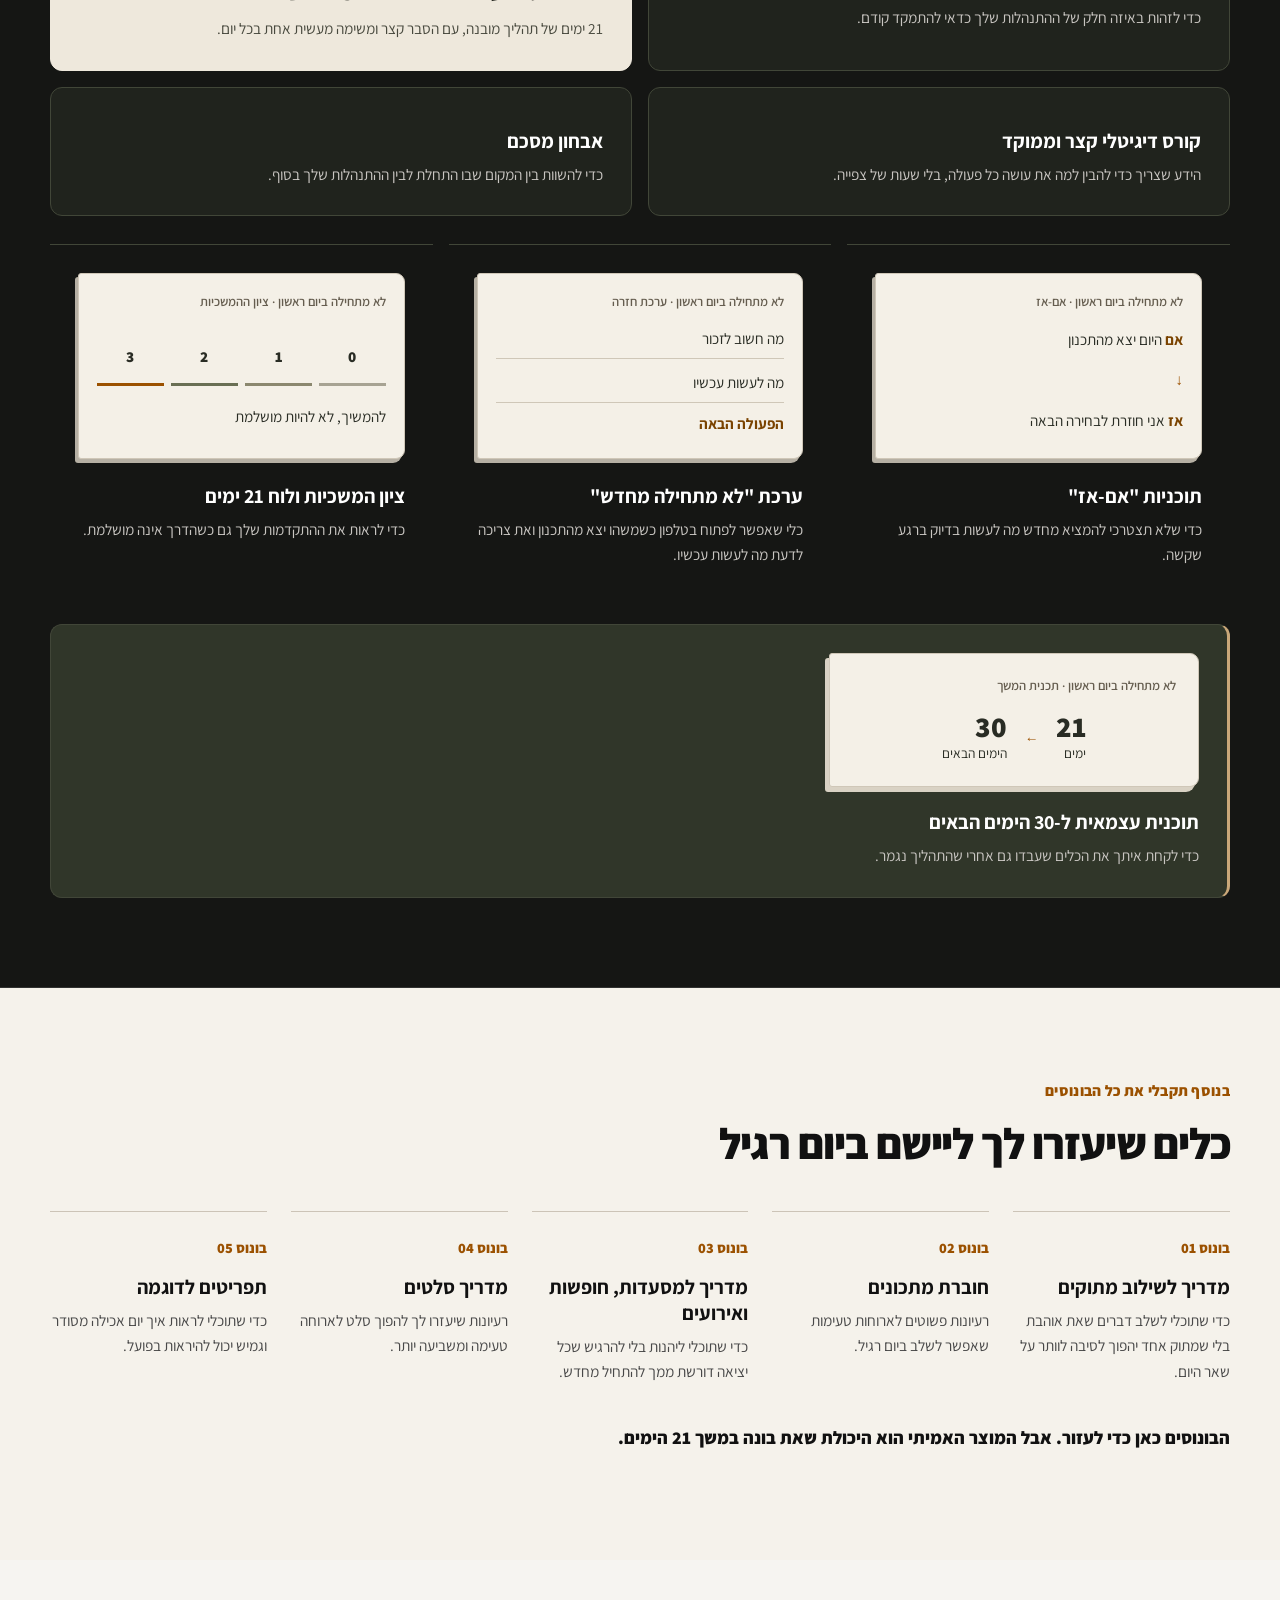
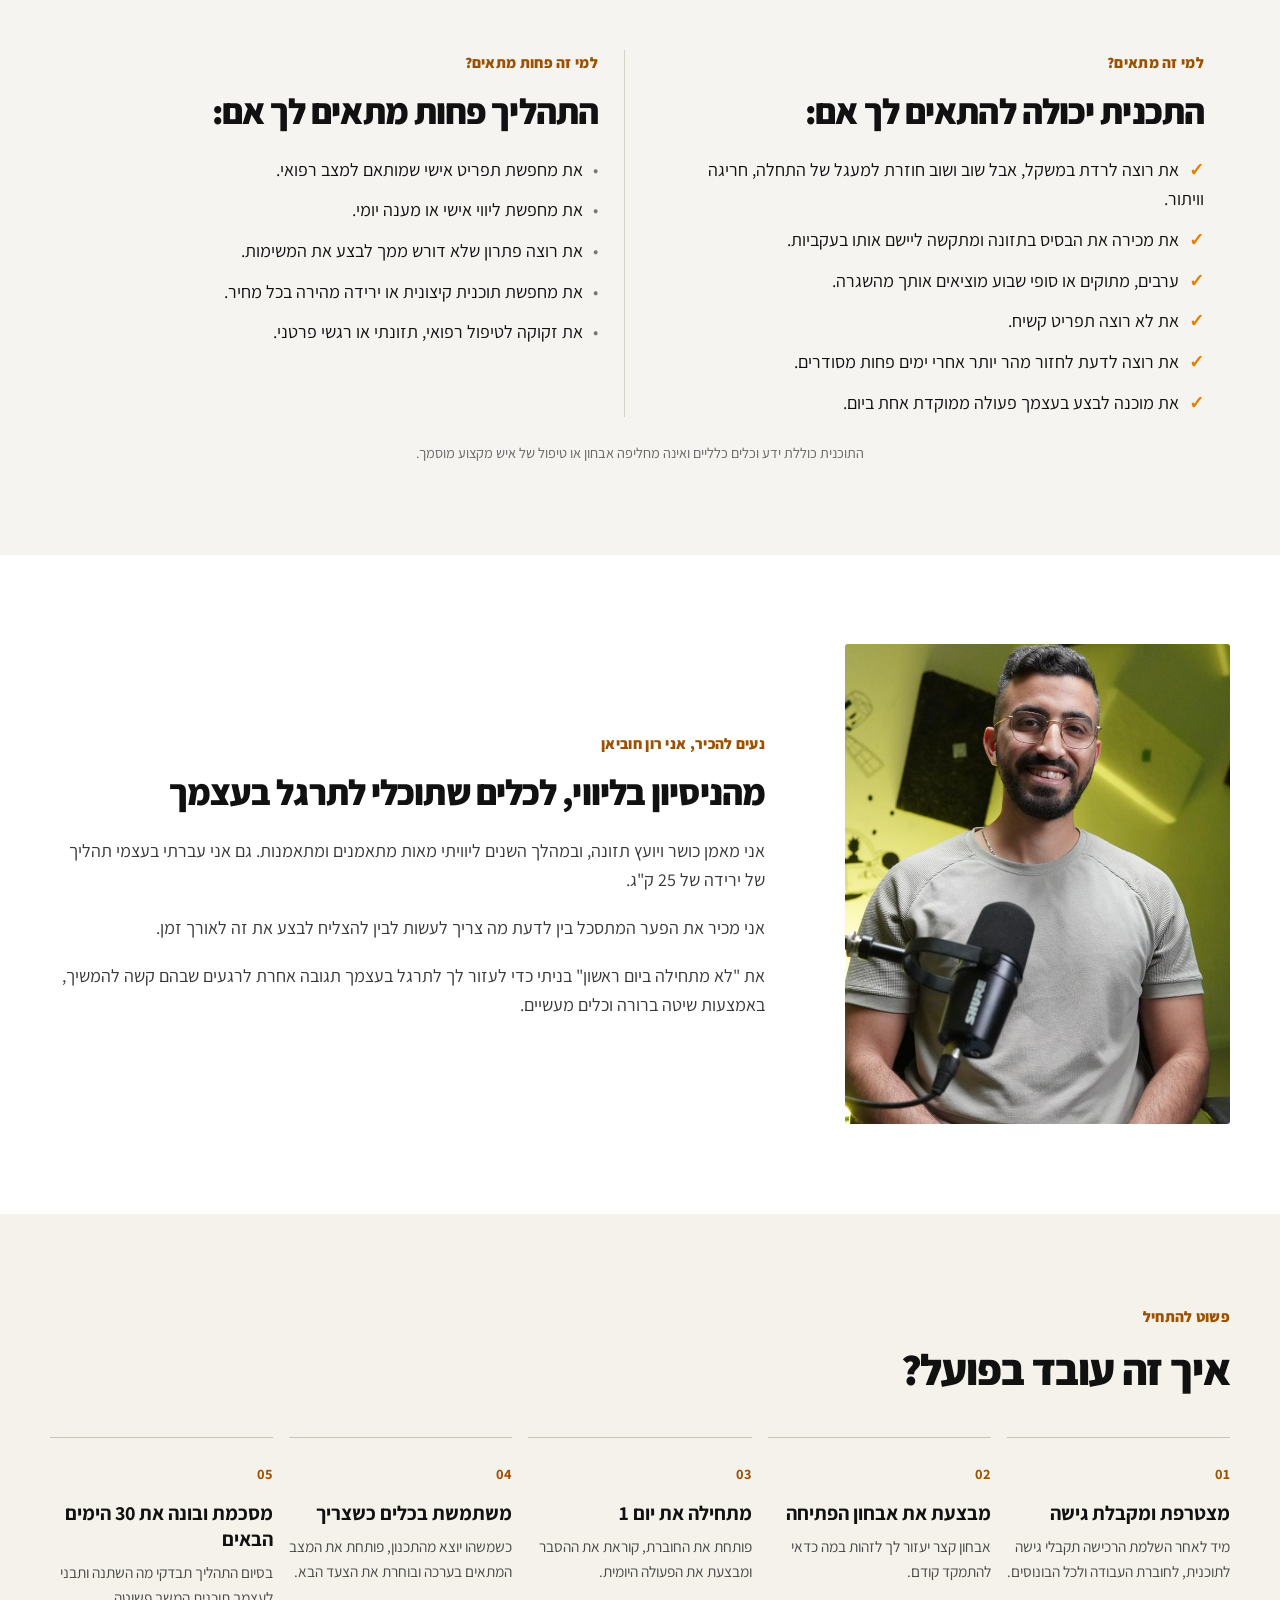
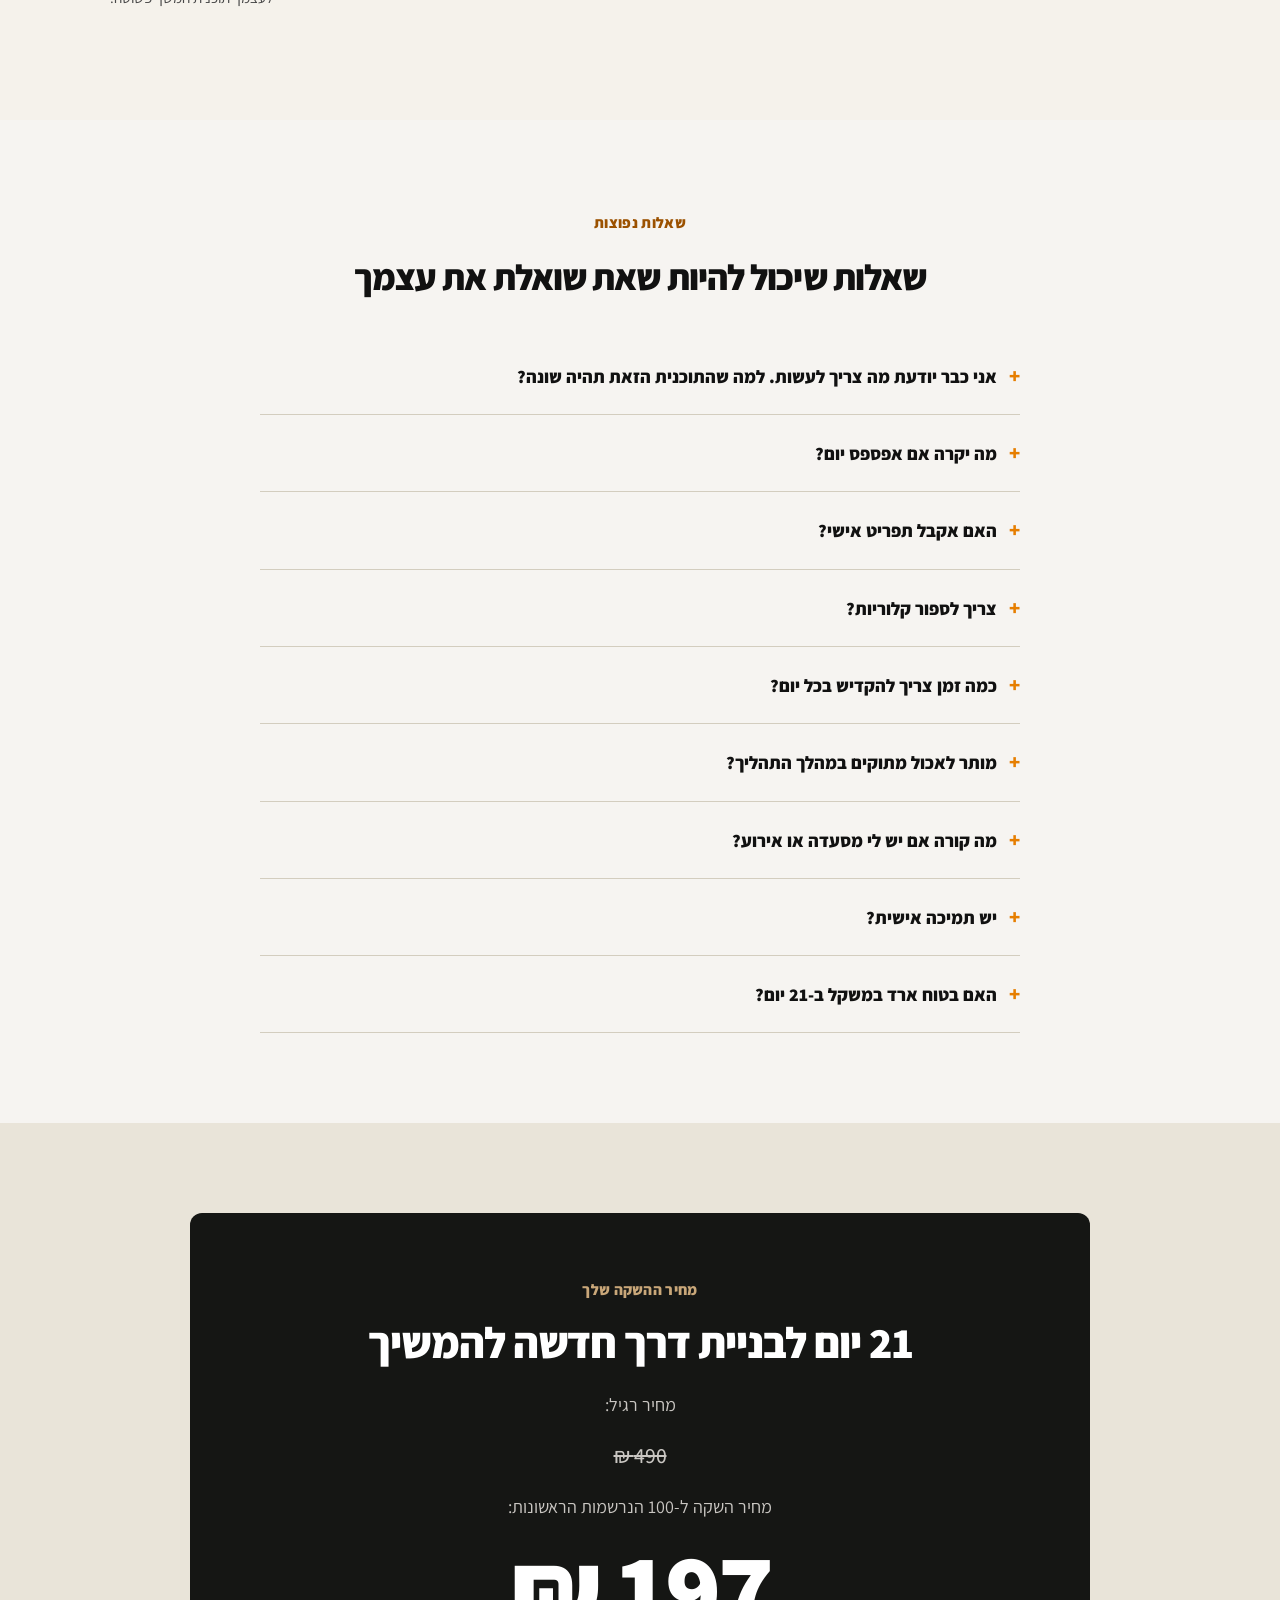
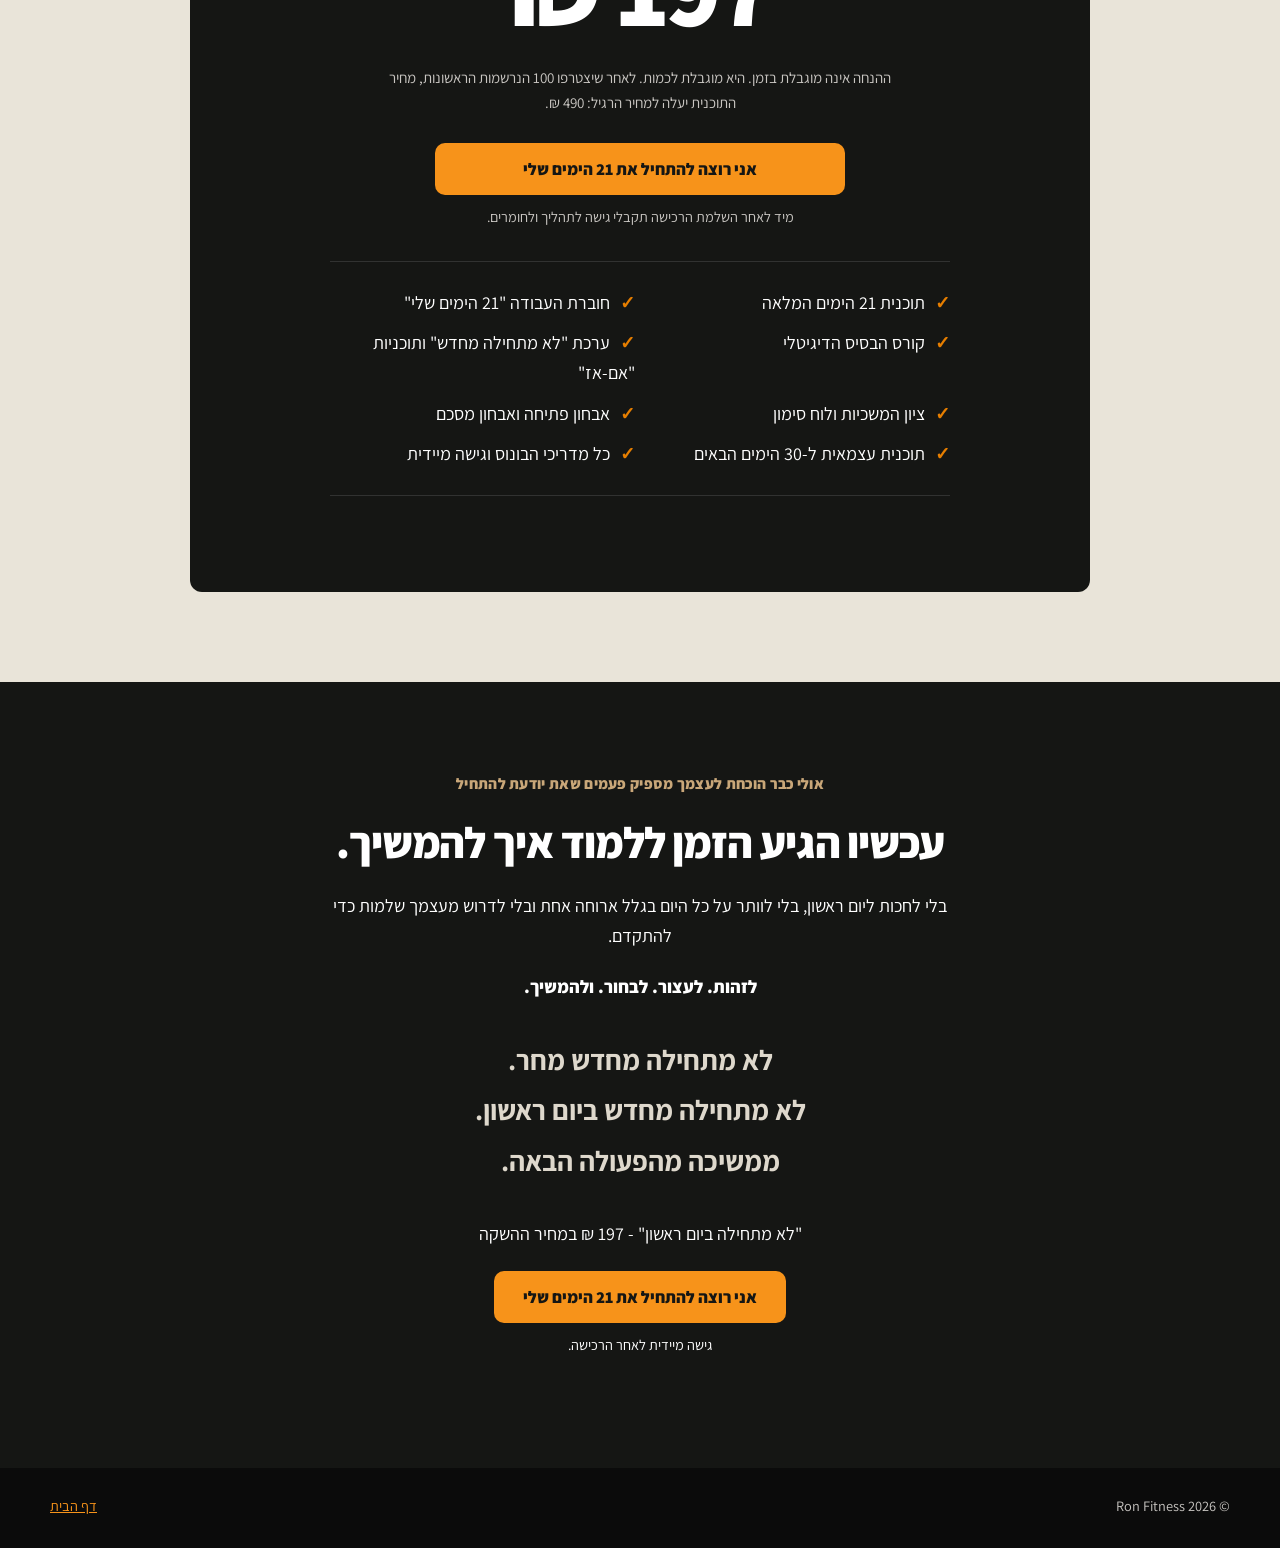
==== commit 8ba1e6f6: "style: refine hero product toolkit showcase" ====
--- a/21-days/index.html
+++ b/21-days/index.html
@@ -37,7 +37,7 @@
       href="https://fonts.googleapis.com/css2?family=Assistant:wght@400;500;600;700;800;900&display=swap"
       rel="stylesheet"
     />
-    <link rel="stylesheet" href="./21-days.css?v=20260909-toolkit-2" />
+    <link rel="stylesheet" href="./21-days.css?v=20260909-showcase" />
     <script type="application/ld+json">
       {
         "@context": "https://schema.org",
@@ -194,7 +194,7 @@
               <p class="hero-emphasis">המטרה היא לא לעבור 21 ימים מושלמים.<br />המטרה היא לבנות את היכולת להמשיך.</p>
             </div>
           </div>
-          <div class="hero-product-visual pv-composition reveal" aria-label="המחשה של חוברת העבודה וכלי התכנית">
+          <div class="hero-product-visual pv-composition pv-showcase reveal" aria-label="המחשה של חוברת העבודה וכלי התכנית">
             <div class="product-sheet">
               <span class="product-label">תהליך עבודה יומי</span>
               <span class="workbook-title">חוברת העבודה · 21 הימים שלי</span>
--- a/21-days/21-days.css
+++ b/21-days/21-days.css
@@ -690,3 +690,40 @@
   .pv-score-scale li { font-size: .8rem; }
   .pv-guide { padding-inline: 20px; }
 }
+
+/* Hero-only toolkit showcase; other product previews retain their styling. */
+.pv-showcase { padding: 18px; gap: 12px; border: 1px solid #414338; border-radius: 20px; background: #20221d; align-content: start; }
+.pv-showcase .product-sheet { width: 100%; padding: 24px 28px; border: 1px solid #d5cdbc; border-right: 6px solid #b8782b; border-radius: 5px 12px 12px 5px; transform: none; background: #eee8dc; box-shadow: 0 5px 0 #c8bfad; margin-bottom: 8px; }
+.pv-showcase .product-label { font-size: .8rem; font-weight: 600; letter-spacing: 0; }
+.pv-showcase .workbook-title { font-size: .95rem; border-color: #c9bdab; margin-bottom: 22px; padding-bottom: 14px; }
+.pv-showcase .product-sheet strong { font-size: clamp(2.3rem, 3.4vw, 3.15rem); line-height: 1.08; letter-spacing: -.02em; }
+.pv-showcase .product-sheet em { font-size: 1rem; margin-top: 12px; }
+.pv-showcase .pv-workbook-detail { margin-top: 22px; padding: 12px 14px; background: #e4dccd; border: 0; border-radius: 5px; font-size: .85rem; }
+.pv-showcase .pv-workbook-detail b { border-left-color: #c2b49d; }
+.pv-showcase .sheet-lines { display: none; }
+.pv-showcase .pv-hero-kit, .pv-showcase .pv-hero-score { width: 100%; margin: 0; padding: 18px 20px; border: 1px solid #d4cbbc; border-radius: 8px; transform: none; box-shadow: none; background: #f4f0e7; }
+.pv-showcase .pv-hero-kit { border-right: 3px solid #b8782b; }
+.pv-showcase .pv-hero-kit .pv-label { font-size: .75rem; color: #625a4c; }
+.pv-showcase .pv-hero-kit strong { font-size: 1.15rem; margin: 6px 0 12px; }
+.pv-showcase .pv-hero-kit .pv-ruled { display: inline-block; padding: 4px 10px; margin: 0 0 0 6px; border: 1px solid #d2c8b6; border-radius: 4px; font-size: .85rem; background: #ebe5d9; }
+.pv-showcase .pv-hero-kit small { display: none; }
+.pv-showcase .pv-hero-score { background: #2d3227; border-color: #4a5141; color: #e7e6dd; }
+.pv-showcase .pv-hero-score .pv-label { color: #e7e6dd; font-size: .9rem; font-weight: 700; }
+.pv-showcase .pv-mini-scale { gap: 8px; margin: 12px 0 8px; }
+.pv-showcase .pv-mini-scale span { padding: 5px 0; border: 1px solid #737964; border-radius: 5px; color: #f3f0e7; background: #363c2e; font-size: 1.15rem; }
+.pv-showcase .pv-mini-scale span:last-child { color: #251e14; background: #dfb371; border-color: #dfb371; }
+.pv-showcase .pv-hero-score small { display: block; font-size: .85rem; color: #d5d8c9; }
+.pv-showcase > .pv-bridge { width: 100%; padding: 12px 8px 2px; gap: 24px; text-align: center; color: #e7e6dd; }
+.pv-showcase > .pv-bridge b { font-size: 1.65rem; margin-bottom: 4px; }
+.pv-showcase > .pv-bridge i { position: relative; font-size: 1.1rem; }
+.pv-showcase > .preview-caption { margin: 0; padding-top: 4px; font-size: .75rem; color: #bfc1b5; }
+@media (max-width: 800px) {
+  .pv-showcase { max-width: 410px; padding: 12px; gap: 10px; border-radius: 16px; }
+  .pv-showcase .product-sheet { padding: 20px; }
+  .pv-showcase .workbook-title { margin-bottom: 18px; padding-bottom: 12px; }
+  .pv-showcase .product-sheet strong { font-size: 2.4rem; }
+  .pv-showcase .pv-workbook-detail { margin-top: 18px; }
+  .pv-showcase .pv-hero-kit, .pv-showcase .pv-hero-score { padding: 14px 16px; }
+  .pv-showcase .pv-hero-kit .pv-label { font-size: .72rem; }
+  .pv-showcase .pv-hero-kit .pv-ruled { font-size: .8rem; padding-inline: 8px; }
+}
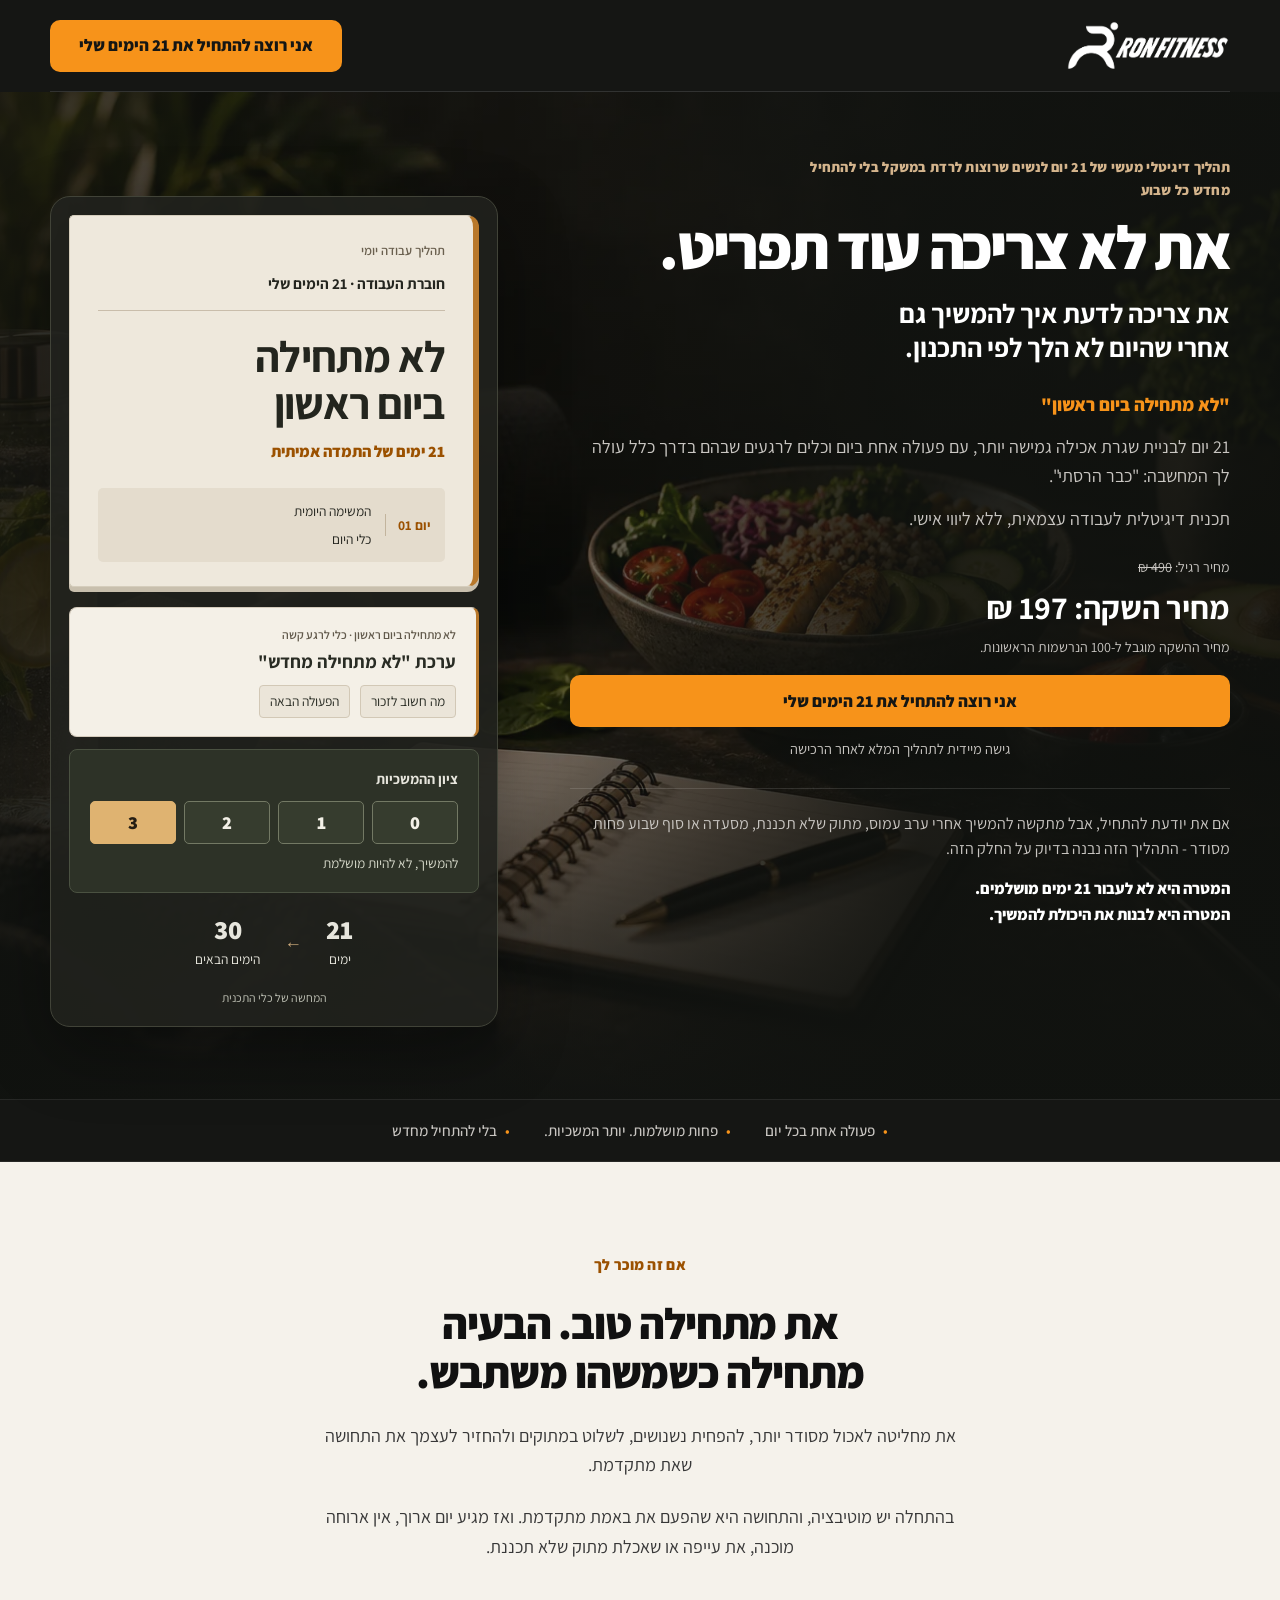
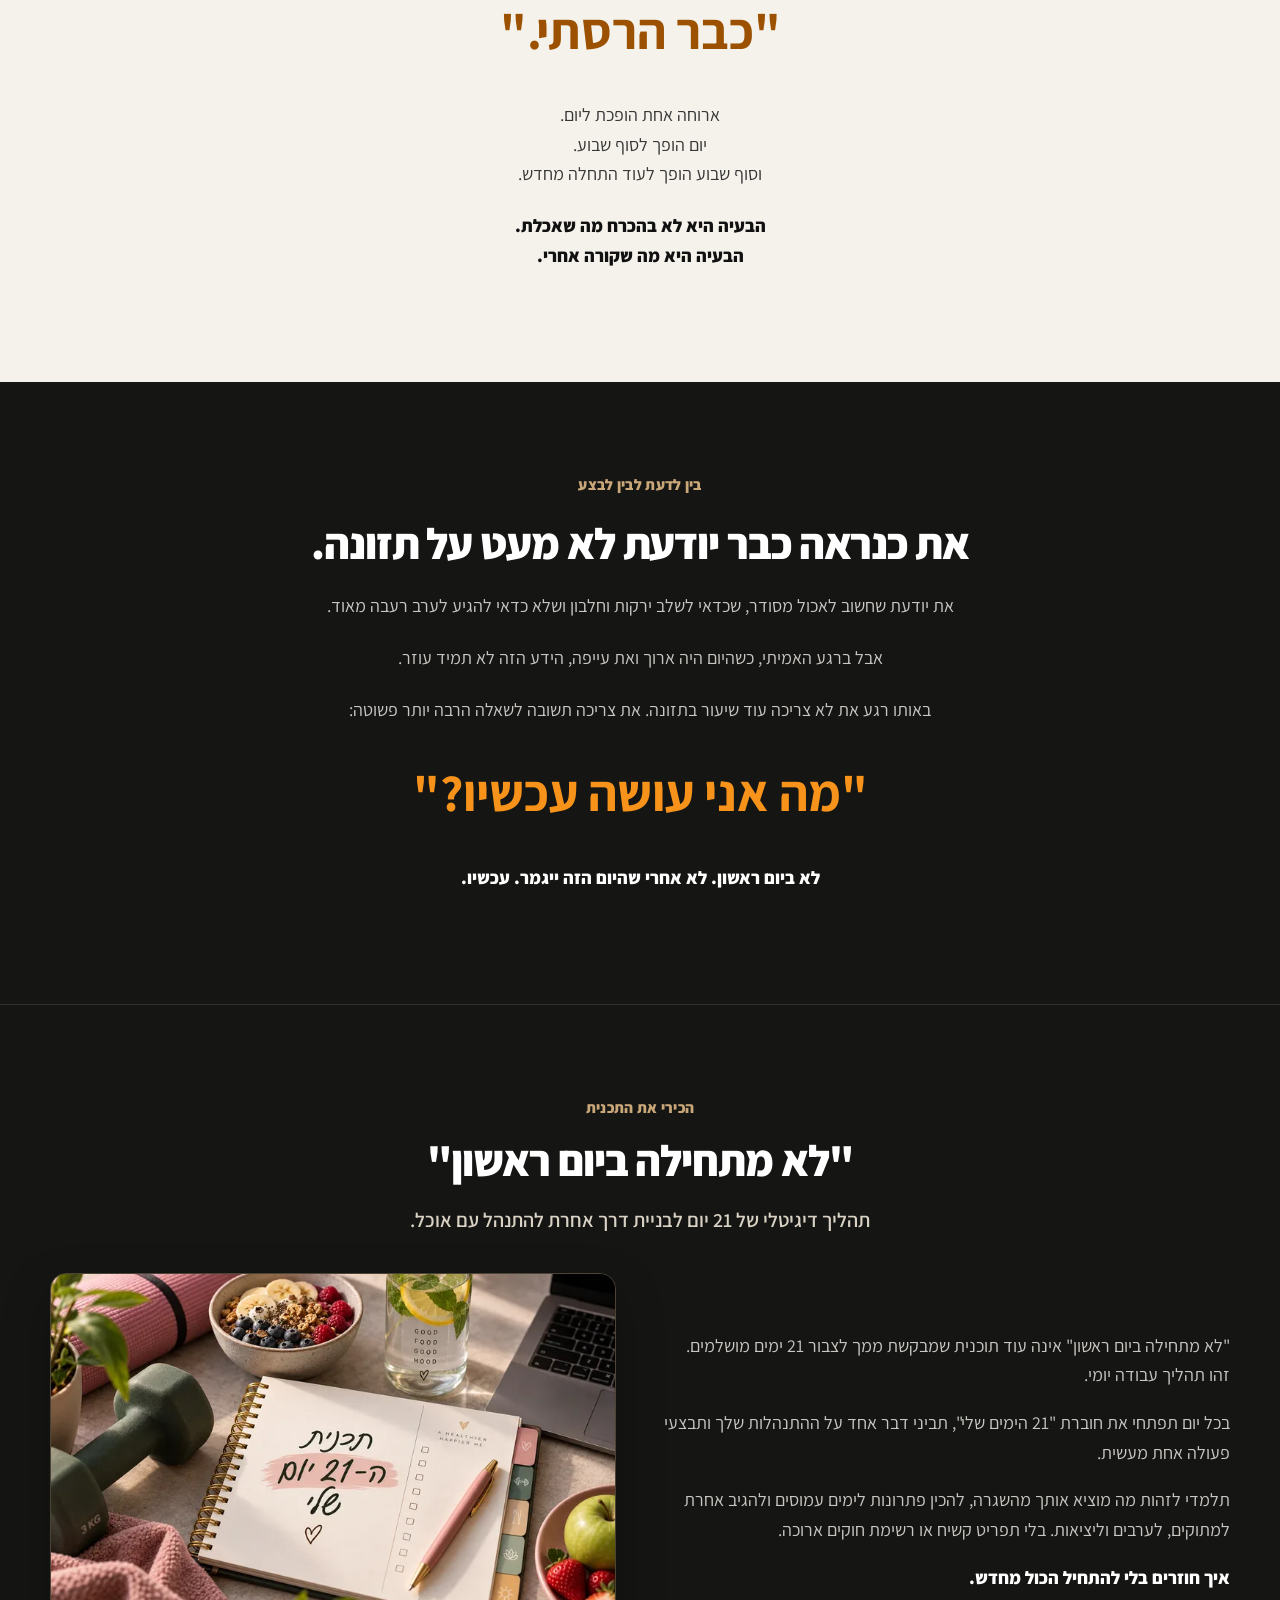
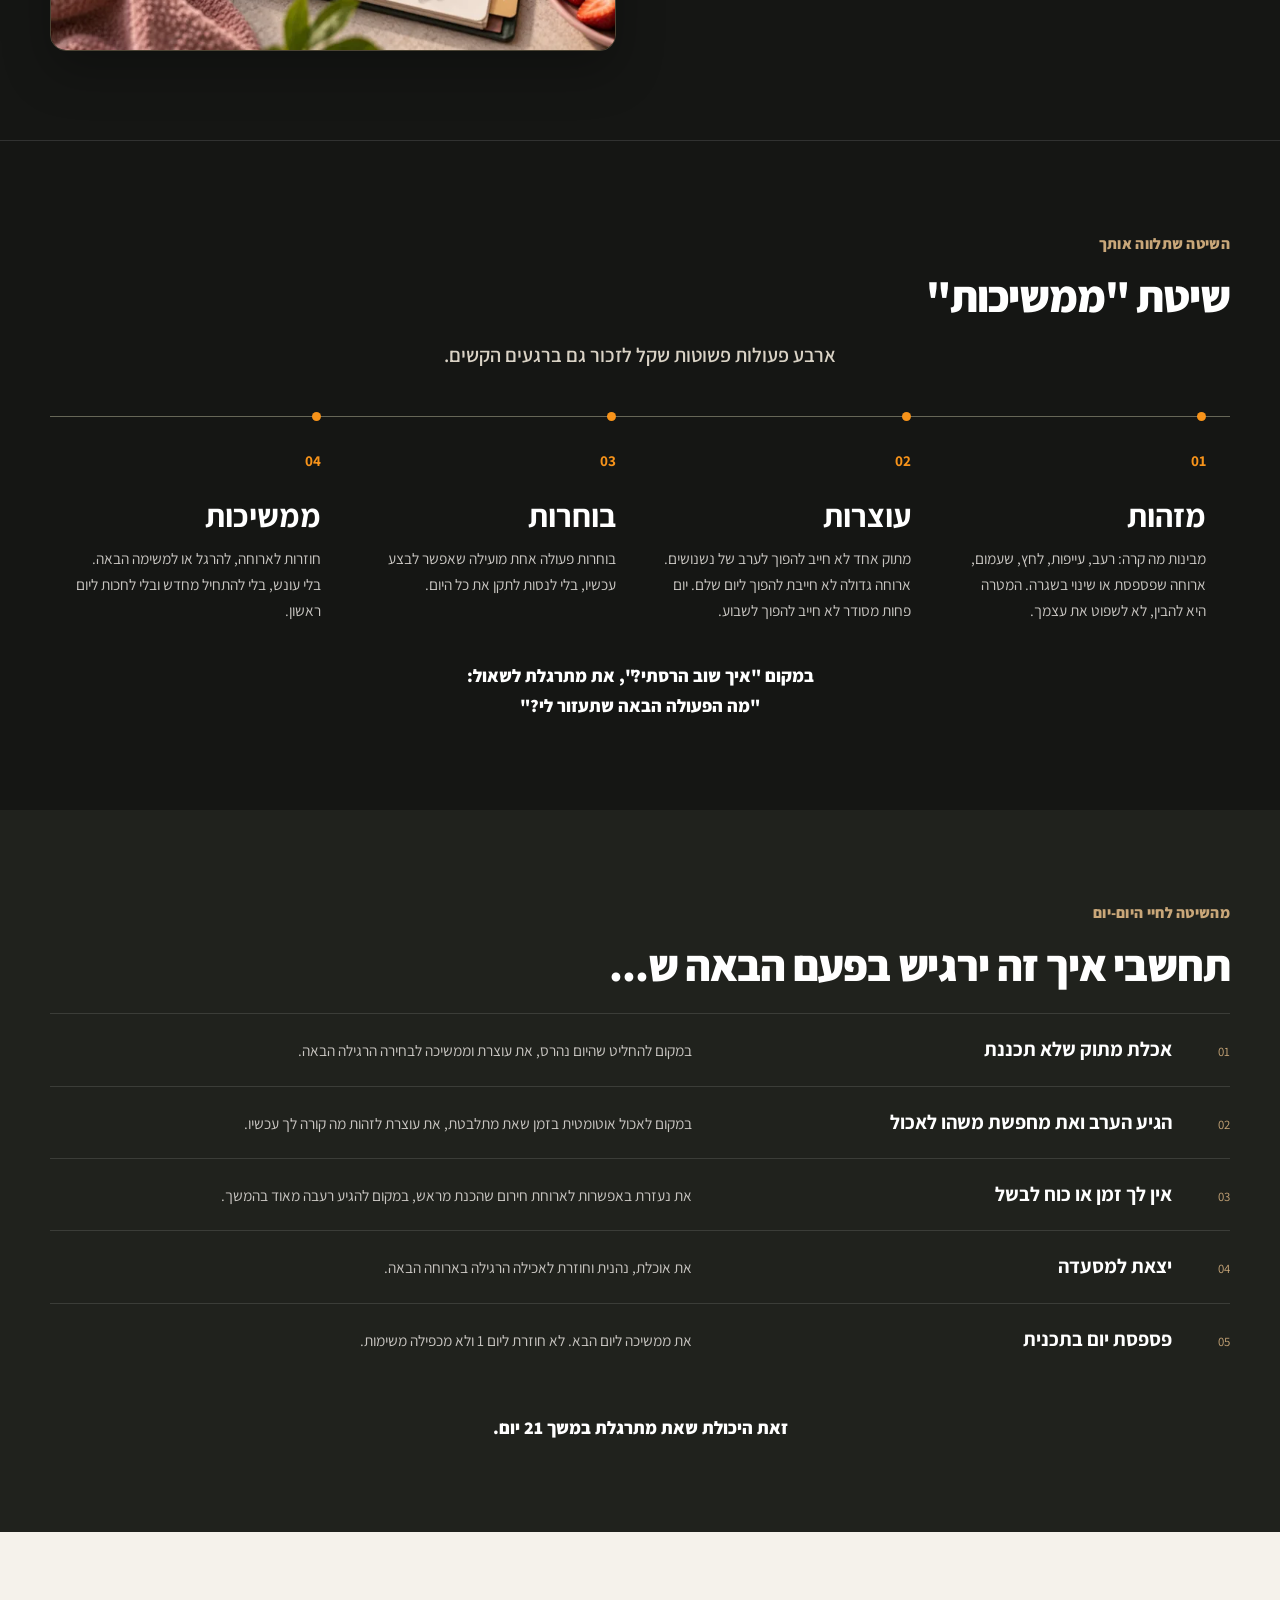
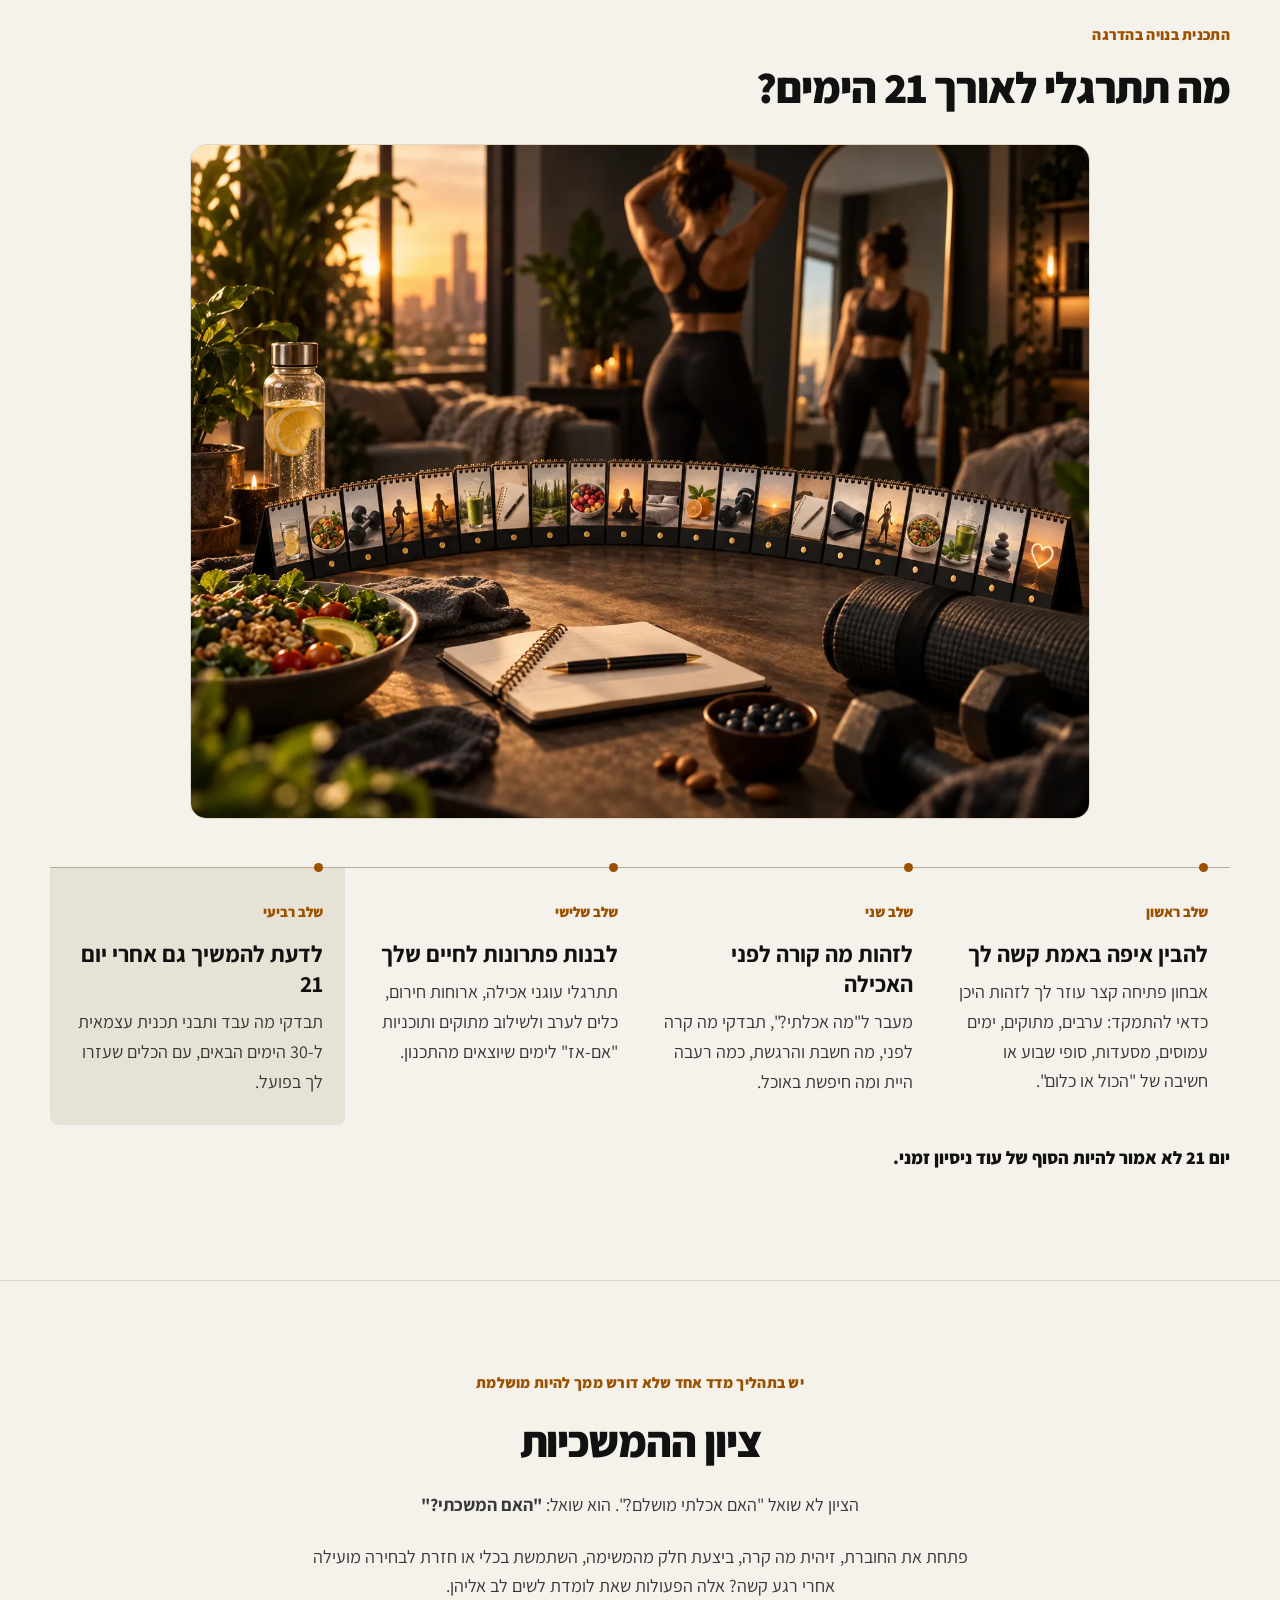
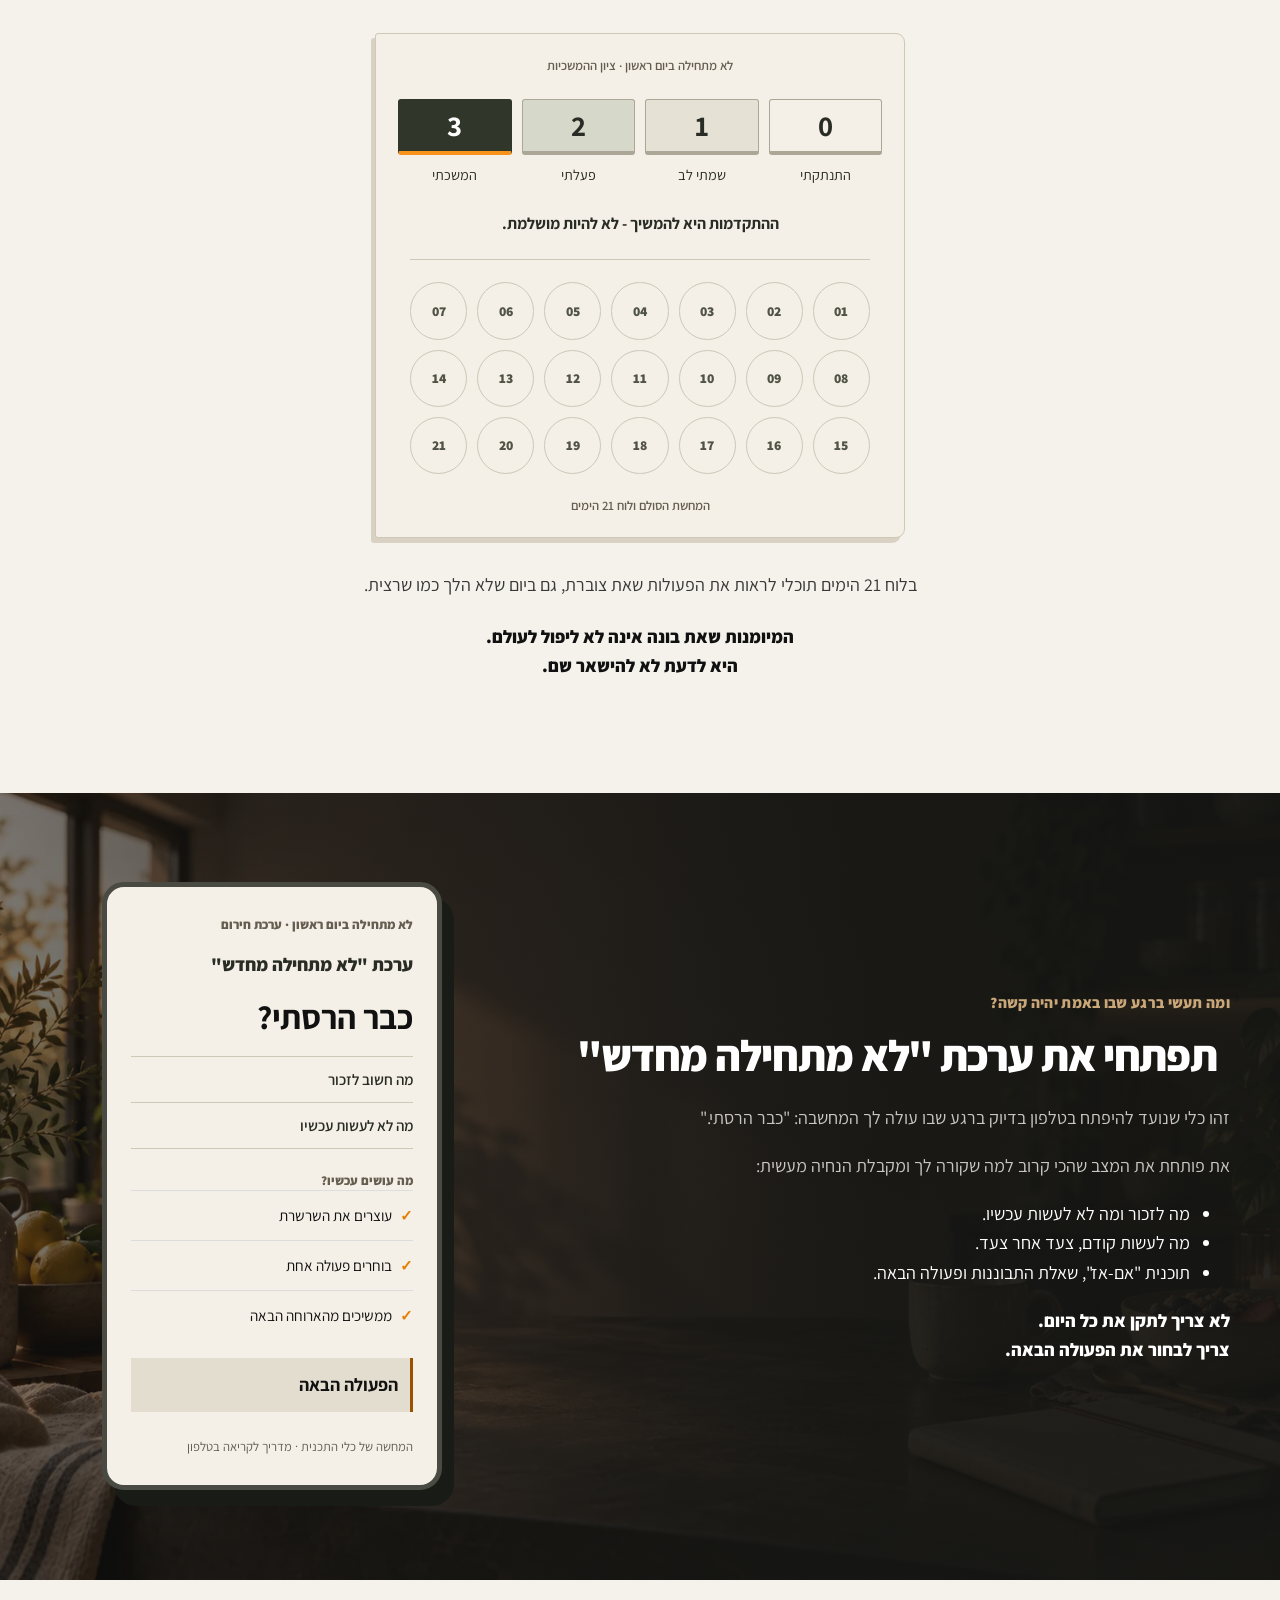
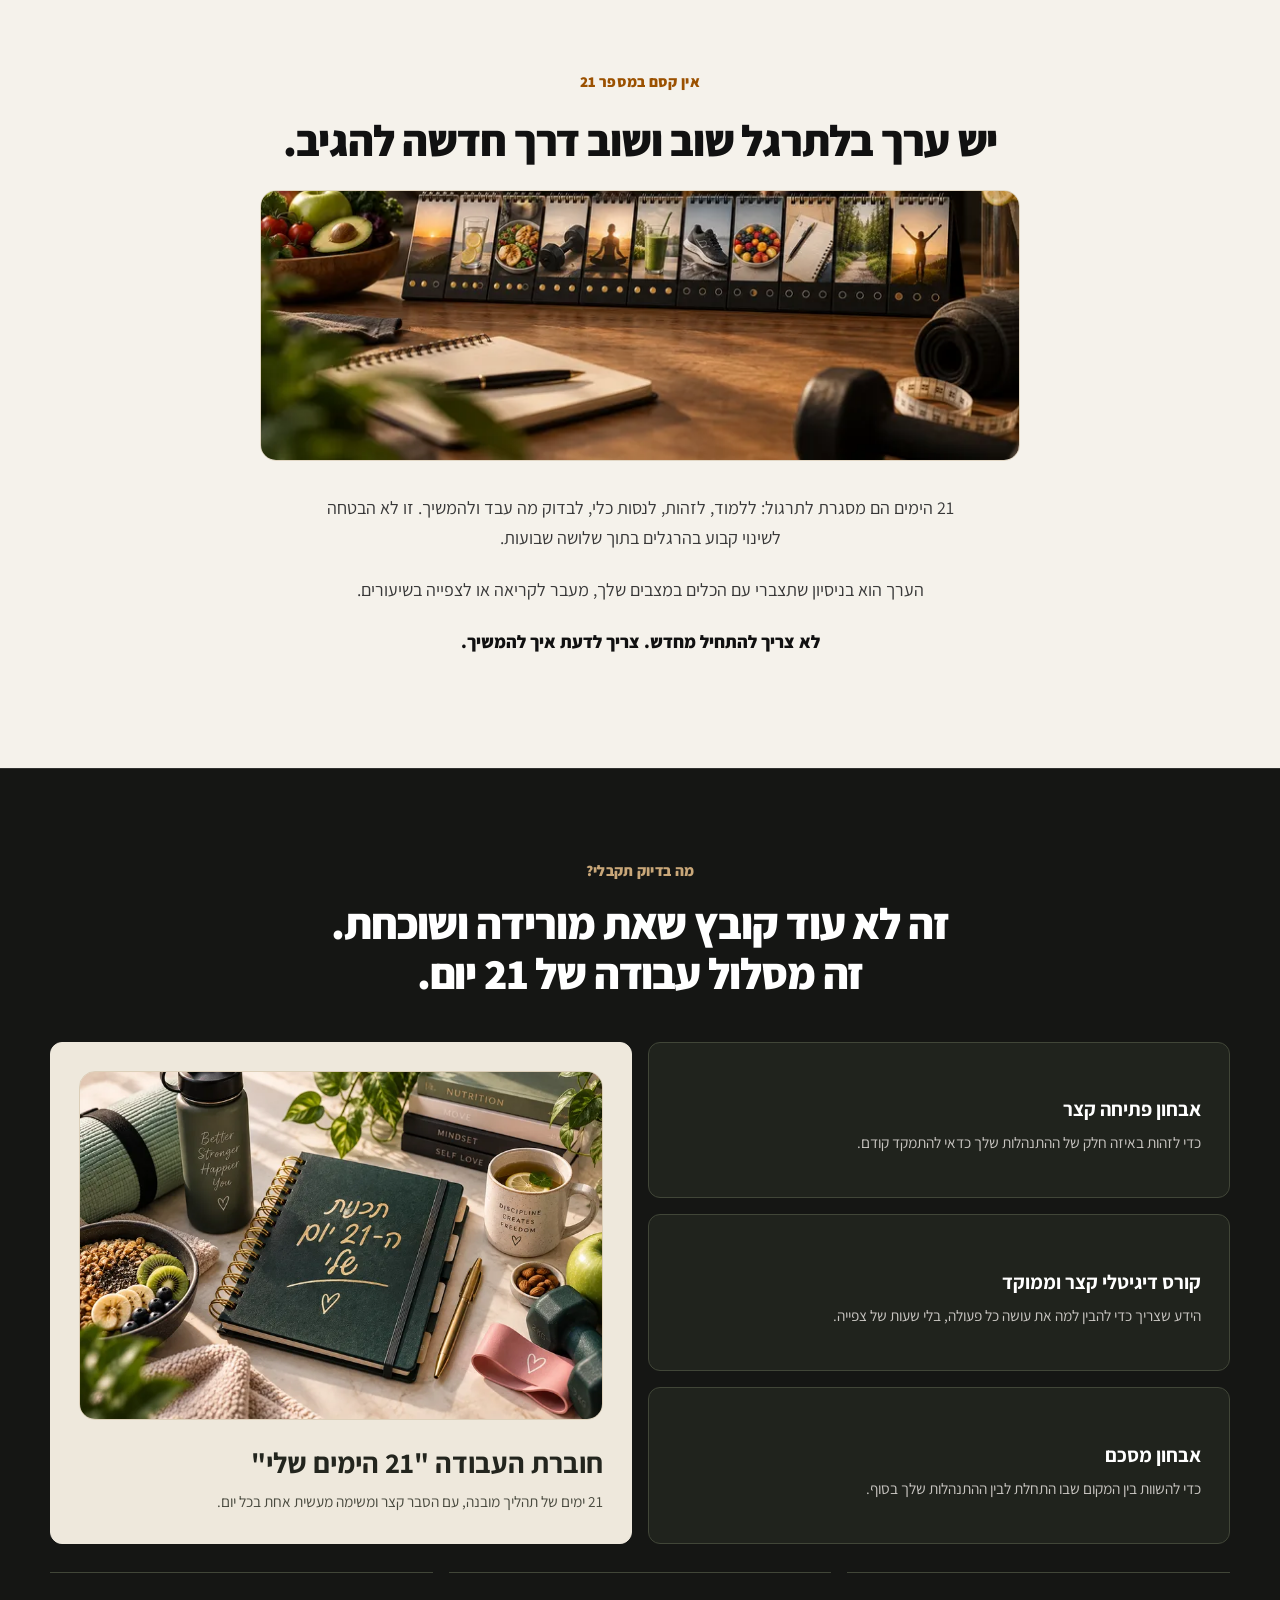
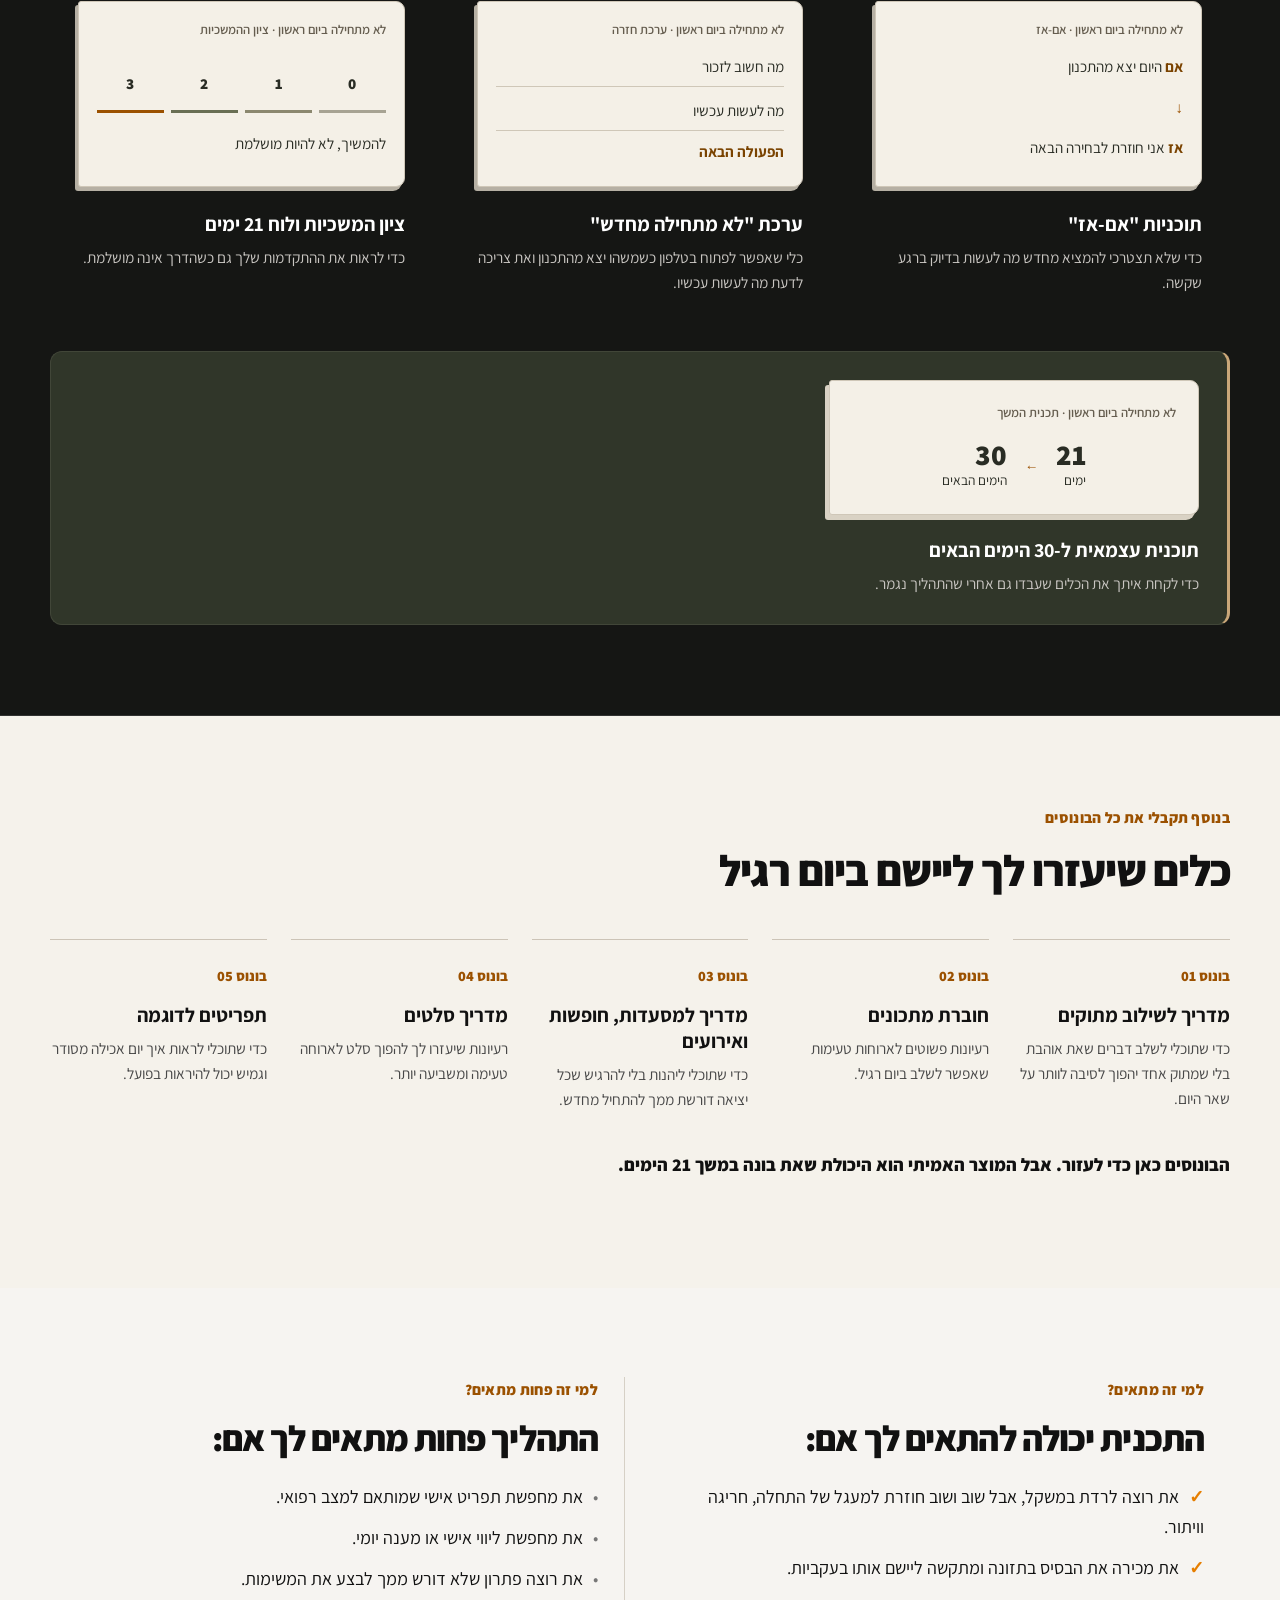
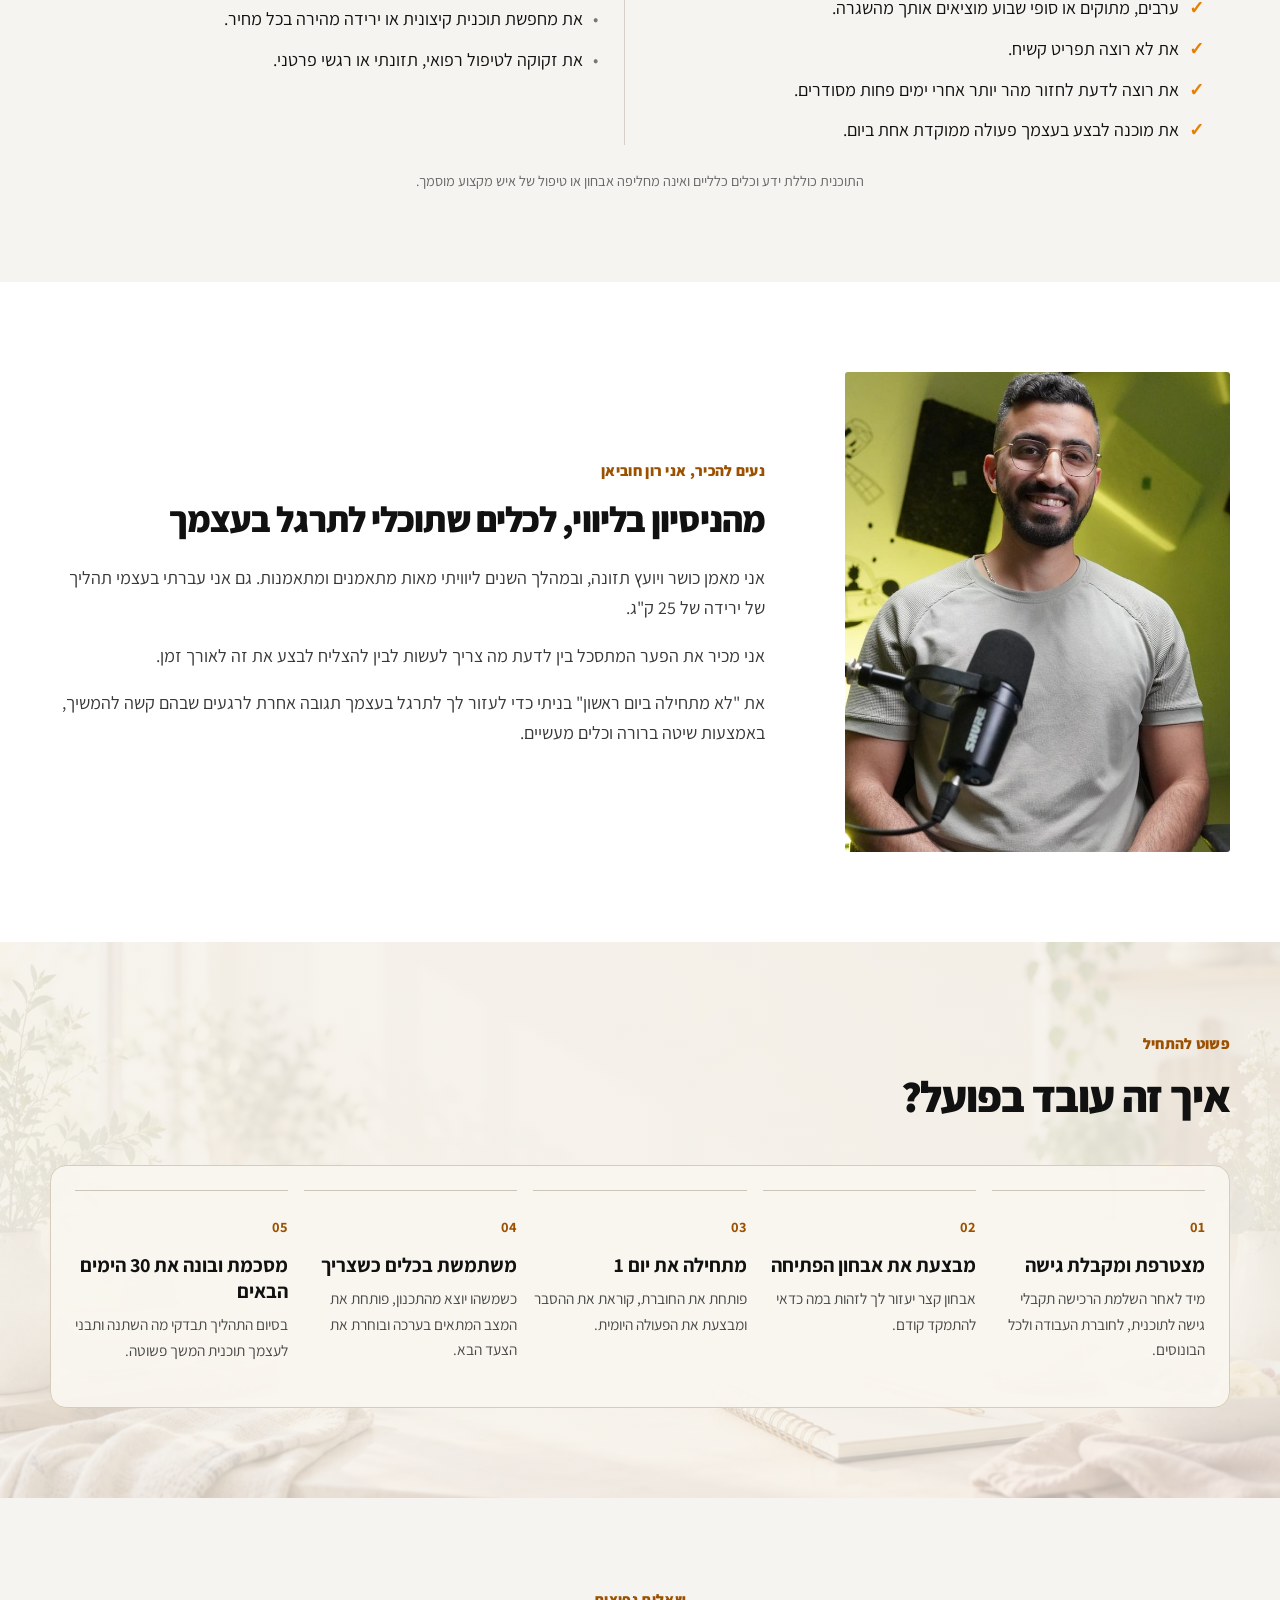
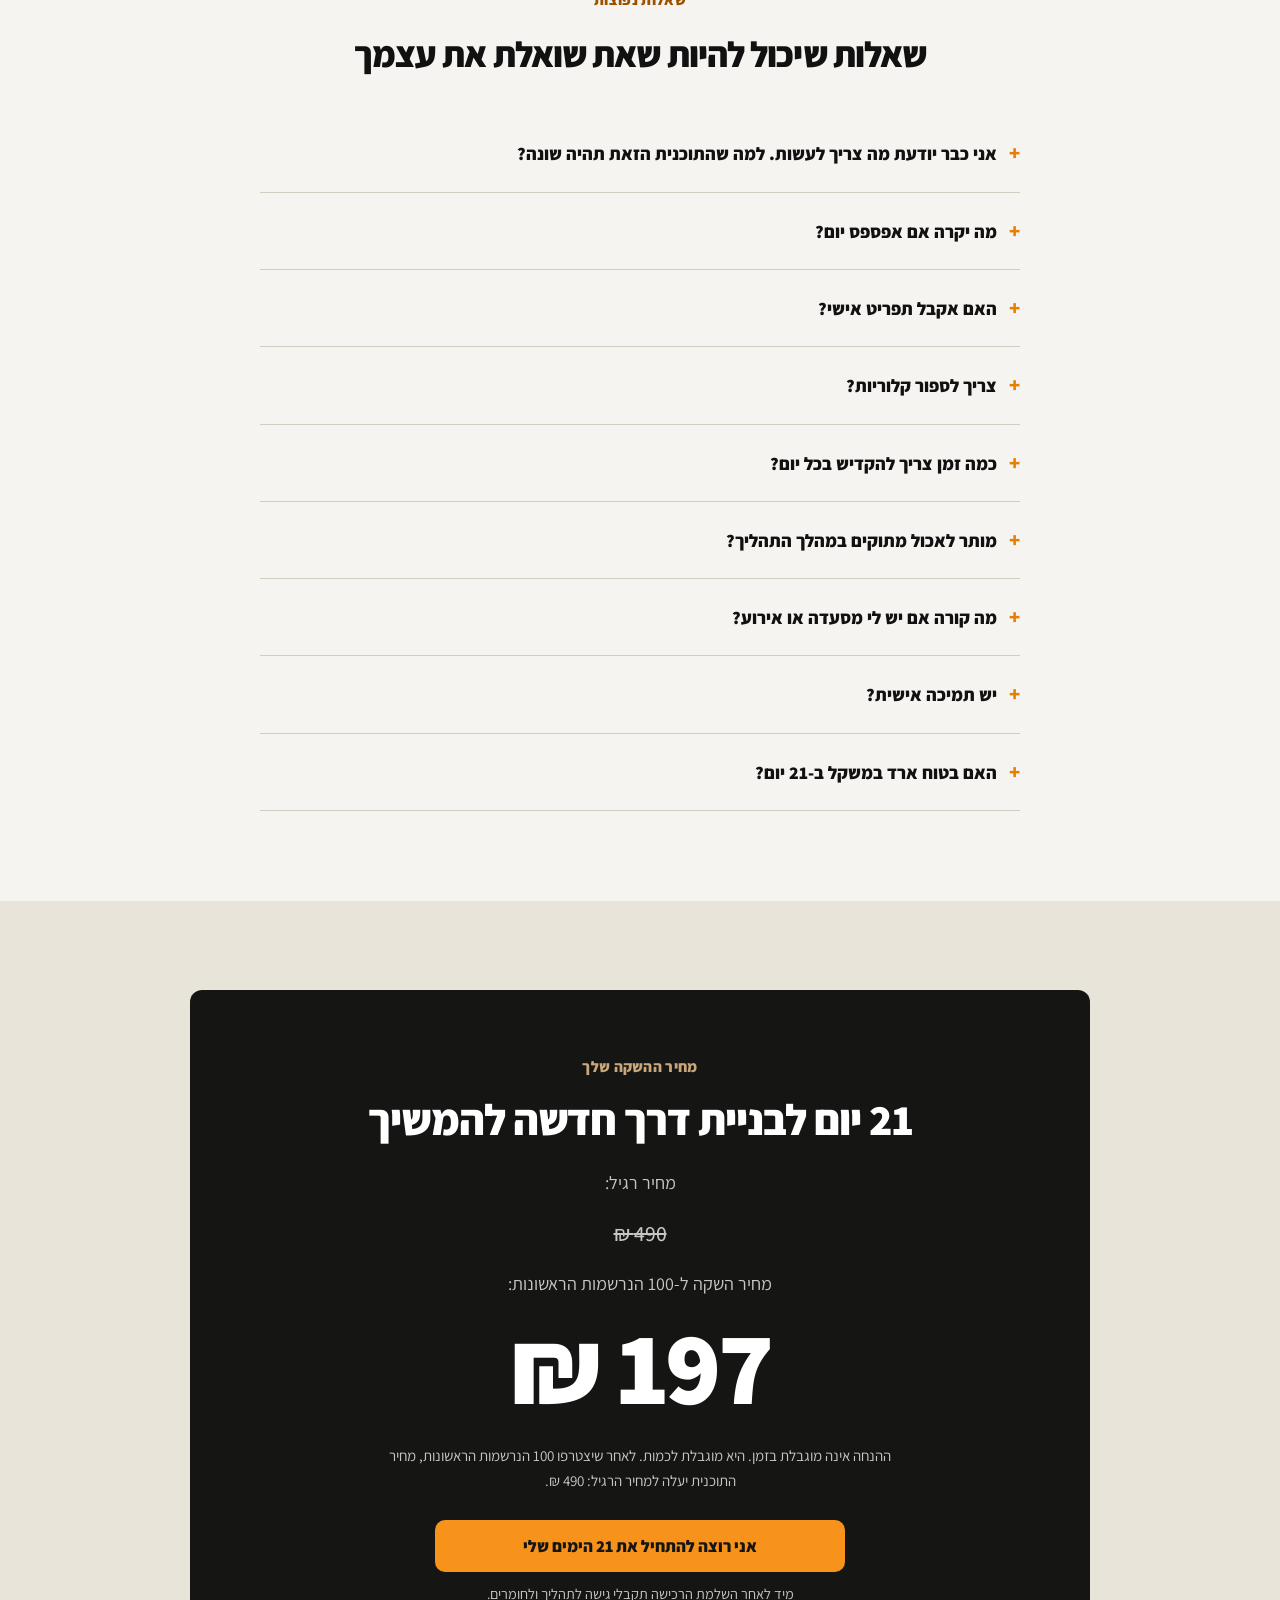
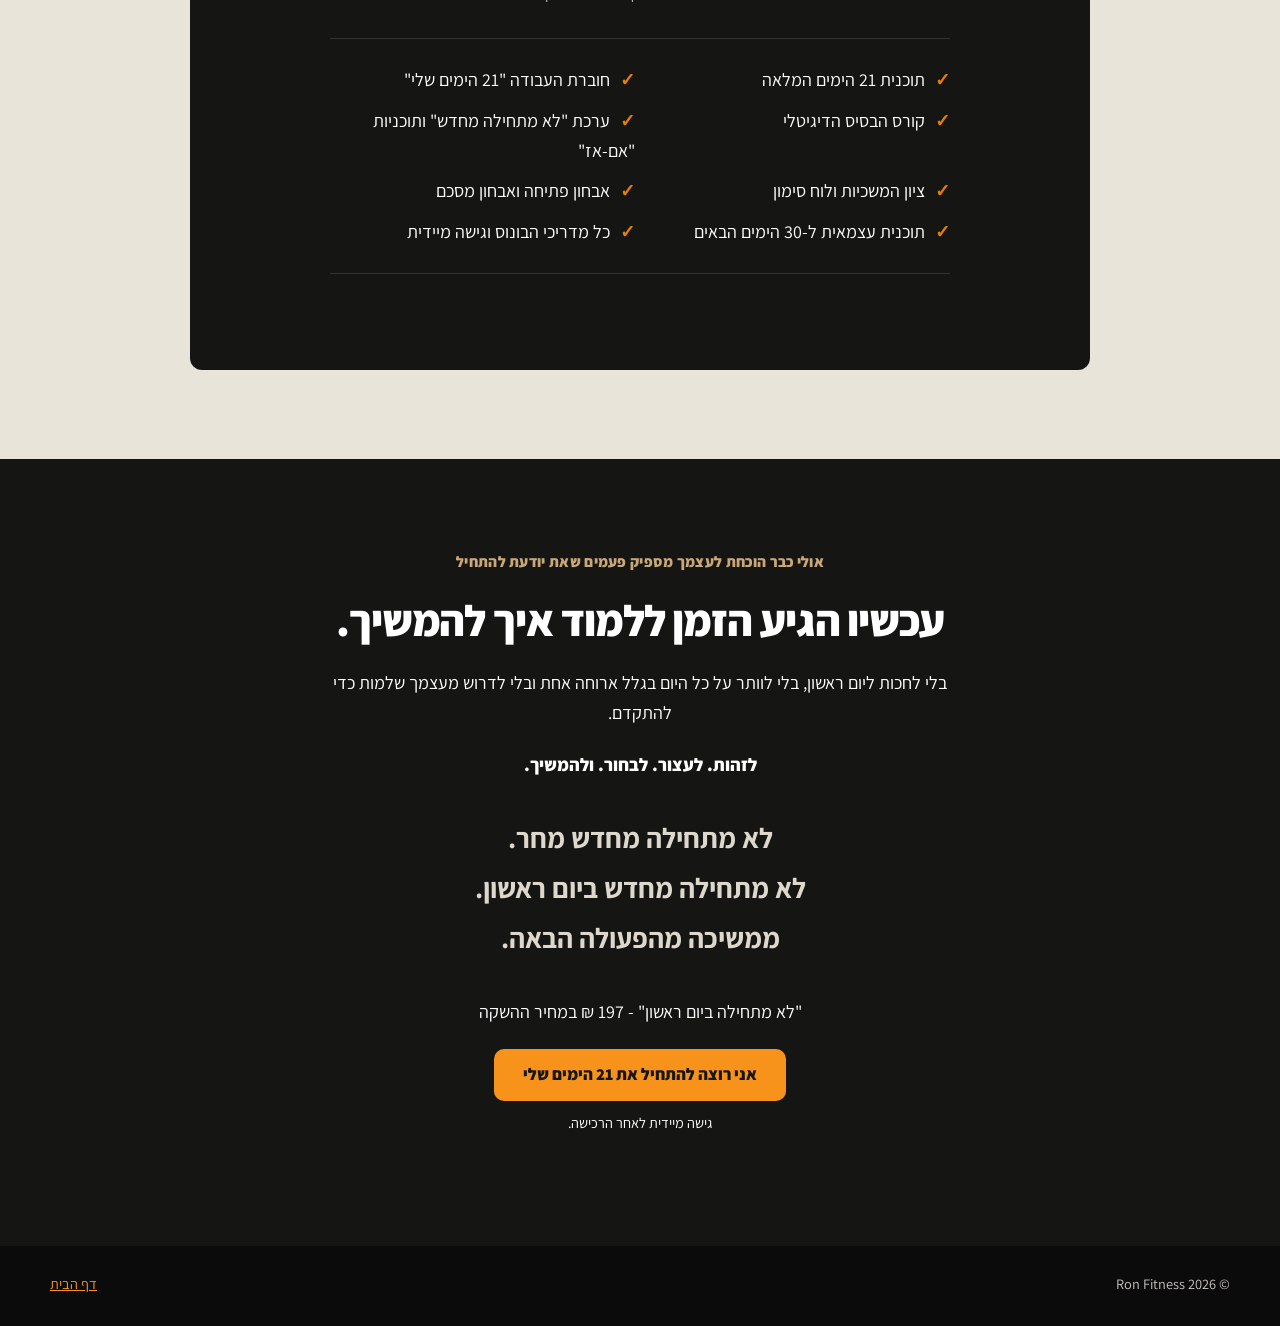
==== commit b32a8a2e: "feat: add responsive brand imagery to 21-day page" ====
--- a/21-days/index.html
+++ b/21-days/index.html
@@ -37,7 +37,8 @@
       href="https://fonts.googleapis.com/css2?family=Assistant:wght@400;500;600;700;800;900&display=swap"
       rel="stylesheet"
     />
-    <link rel="stylesheet" href="./21-days.css?v=20260909-showcase" />
+    <link rel="preload" as="image" href="./assets/hero-salad-1600.webp" imagesrcset="./assets/hero-salad-768.webp 768w, ./assets/hero-salad-1600.webp 1536w" imagesizes="100vw" />
+    <link rel="stylesheet" href="./21-days.css?v=20260910-brand-qa" />
     <script type="application/ld+json">
       {
         "@context": "https://schema.org",
@@ -154,7 +155,7 @@
 s.parentNode.insertBefore(t,s)}(window, document,'script',
 'https://connect.facebook.net/en_US/fbevents.js');
 fbq('init', '922483047118442');
-fbq('track', 'InitiateCheckout');
+fbq('track', 'PageView');
 </script>
 <noscript><img height="1" width="1" style="display:none"
 src="https://www.facebook.com/tr?id=922483047118442&ev=PageView&noscript=1"
@@ -174,6 +175,7 @@
 
     <main id="content">
       <section class="sales-hero">
+        <img class="brand-backdrop hero-backdrop" src="./assets/hero-salad-1600.webp" srcset="./assets/hero-salad-768.webp 768w, ./assets/hero-salad-1600.webp 1536w" sizes="100vw" width="1536" height="1024" alt="" fetchpriority="high" />
         <div class="sales-container hero-layout">
           <div class="hero-copy reveal">
             <p class="sales-eyebrow">תהליך דיגיטלי מעשי של 21 יום לנשים שרוצות לרדת במשקל בלי להתחיל מחדש כל שבוע</p>
@@ -253,11 +255,12 @@
         </div>
       </section>
 
-      <section class="sales-section product-section">
+      <section class="sales-section product-section brand-intro">
         <div class="sales-container reveal">
           <p class="sales-eyebrow">הכירי את התכנית</p>
           <h2>"לא מתחילה ביום ראשון"</h2>
           <p class="section-lead">תהליך דיגיטלי של 21 יום לבניית דרך אחרת להתנהל עם אוכל.</p>
+          <img class="brand-photo brand-workbook" src="./assets/workbook-open-1600.webp" srcset="./assets/workbook-open-768.webp 768w, ./assets/workbook-open-1600.webp 1536w" sizes="(max-width: 800px) 90vw, 600px" width="1536" height="1024" alt="המחשת אווירה: מחברת תכנון יומית לצד ארוחת בוקר וציוד אימון" loading="lazy" decoding="async" />
           <div class="product-intro">
             <p>"לא מתחילה ביום ראשון" אינה עוד תוכנית שמבקשת ממך לצבור 21 ימים מושלמים. זהו תהליך עבודה יומי.</p>
             <p>בכל יום תפתחי את חוברת "21 הימים שלי", תביני דבר אחד על ההתנהלות שלך ותבצעי פעולה אחת מעשית.</p>
@@ -301,6 +304,7 @@
         <div class="sales-container reveal">
           <p class="sales-eyebrow">התכנית בנויה בהדרגה</p>
           <h2>מה תתרגלי לאורך 21 הימים?</h2>
+          <img class="brand-photo brand-journey" src="./assets/habit-journey-1600.webp" srcset="./assets/habit-journey-768.webp 768w, ./assets/habit-journey-1600.webp 1448w" sizes="(max-width: 800px) 90vw, 1180px" width="1448" height="1086" alt="המחשה רעיונית של רצף הרגלים יומיים באמצעות קלפים מאוירים" loading="lazy" decoding="async" />
           <div class="timeline">
             <article><span>שלב ראשון</span><h3>להבין איפה באמת קשה לך</h3><p>אבחון פתיחה קצר עוזר לך לזהות היכן כדאי להתמקד: ערבים, מתוקים, ימים עמוסים, מסעדות, סופי שבוע או חשיבה של "הכול או כלום".</p></article>
             <article><span>שלב שני</span><h3>לזהות מה קורה לפני האכילה</h3><p>מעבר ל"מה אכלתי?", תבדקי מה קרה לפני, מה חשבת והרגשת, כמה רעבה היית ומה חיפשת באוכל.</p></article>
@@ -332,6 +336,7 @@
       </section>
 
       <section class="sales-section dark-section emergency-section">
+        <img class="brand-backdrop" src="./assets/evening-kitchen-1600.webp" srcset="./assets/evening-kitchen-768.webp 768w, ./assets/evening-kitchen-1600.webp 1600w" sizes="100vw" width="1672" height="941" alt="" loading="lazy" decoding="async" />
         <div class="sales-container split-layout reveal">
           <div>
             <p class="sales-eyebrow">ומה תעשי ברגע שבו באמת יהיה קשה?</p>
@@ -358,6 +363,7 @@
         <div class="sales-container narrow-content reveal">
           <p class="sales-eyebrow">אין קסם במספר 21</p>
           <h2>יש ערך בלתרגל שוב ושוב דרך חדשה להגיב.</h2>
+          <img class="brand-photo brand-cards" src="./assets/daily-cards-1600.webp" srcset="./assets/daily-cards-768.webp 768w, ./assets/daily-cards-1600.webp 1536w" sizes="(max-width: 800px) 90vw, 760px" width="1536" height="1024" alt="המחשת קלפים מאוירים של תזונה, תנועה ותרגול יומי" loading="lazy" decoding="async" />
           <p>21 הימים הם מסגרת לתרגול: ללמוד, לזהות, לנסות כלי, לבדוק מה עבד ולהמשיך. זו לא הבטחה לשינוי קבוע בהרגלים בתוך שלושה שבועות.</p>
           <p>הערך הוא בניסיון שתצברי עם הכלים במצבים שלך, מעבר לקריאה או לצפייה בשיעורים.</p>
           <p class="strong-copy">לא צריך להתחיל מחדש. צריך לדעת איך להמשיך.</p>
@@ -371,7 +377,7 @@
           <div class="include-grid">
             <div class="include-group core-assets" role="group" aria-label="ליבת התהליך">
             <article><h3>אבחון פתיחה קצר</h3><p>כדי לזהות באיזה חלק של ההתנהלות שלך כדאי להתמקד קודם.</p></article>
-            <article><h3>חוברת העבודה "21 הימים שלי"</h3><p>21 ימים של תהליך מובנה, עם הסבר קצר ומשימה מעשית אחת בכל יום.</p></article>
+            <article><img class="brand-photo brand-included" src="./assets/workbook-olive-1600.webp" srcset="./assets/workbook-olive-768.webp 768w, ./assets/workbook-olive-1600.webp 1536w" sizes="(max-width: 800px) 85vw, 530px" width="1536" height="1024" alt="המחשת אווירה של מחברת התכנית בגווני ירוק וזהב, לא צילום החוברת הדיגיטלית" loading="lazy" decoding="async" /><h3>חוברת העבודה "21 הימים שלי"</h3><p>21 ימים של תהליך מובנה, עם הסבר קצר ומשימה מעשית אחת בכל יום.</p></article>
             <article><h3>קורס דיגיטלי קצר וממוקד</h3><p>הידע שצריך כדי להבין למה את עושה כל פעולה, בלי שעות של צפייה.</p></article>
             <article><h3>אבחון מסכם</h3><p>כדי להשוות בין המקום שבו התחלת לבין ההתנהלות שלך בסוף.</p></article>
             </div>
@@ -417,7 +423,8 @@
         </div>
       </section>
 
-      <section class="sales-section light-section">
+      <section class="sales-section light-section brand-morning">
+        <img class="brand-backdrop" src="./assets/morning-kitchen-1600.webp" srcset="./assets/morning-kitchen-768.webp 768w, ./assets/morning-kitchen-1600.webp 1600w" sizes="100vw" width="1672" height="941" alt="" loading="lazy" decoding="async" />
         <div class="sales-container reveal">
           <p class="sales-eyebrow">פשוט להתחיל</p>
           <h2>איך זה עובד בפועל?</h2>
--- a/21-days/21-days.css
+++ b/21-days/21-days.css
@@ -692,6 +692,24 @@
 }
 
 /* Hero-only toolkit showcase; other product previews retain their styling. */
+@media (max-width: 760px) {
+  .sales-header .header-inner { display: grid; grid-template-columns: 116px minmax(0, 180px); justify-content: space-between; gap: 18px; padding-block: 12px; min-height: 76px; }
+  .sales-header .sales-header-cta { padding: 10px 12px; font-size: .85rem; line-height: 1.35; text-wrap: balance; }
+  .sales-hero { padding-top: 24px; }
+  .sales-hero .hero-copy { width: 100%; }
+  .sales-hero .hero-copy > .sales-eyebrow { max-width: 320px; margin: 0 auto 18px; font-size: .78rem; line-height: 1.5; text-align: center; text-wrap: balance; }
+  .sales-hero .hero-copy h1 { margin: 0 auto 16px; font-size: clamp(2.5rem, 10vw, 3rem); line-height: 1.06; text-align: center; text-wrap: balance; }
+  .sales-hero .hero-copy h2 { margin: 0 auto 20px; max-width: 340px; font-size: 1.35rem; line-height: 1.32; text-align: center; text-wrap: balance; }
+  .sales-hero .hero-copy > .hero-product { margin-bottom: 16px; text-align: center; font-size: 1.08rem; }
+  .sales-hero .hero-copy > p:not(.sales-eyebrow):not(.hero-product):not(.micro-note) { line-height: 1.6; margin-bottom: 12px; font-size: .97rem; }
+  .sales-hero .price-preview { max-width: none; margin: 20px 0 12px; padding: 14px 18px; gap: 3px; text-align: center; border: 1px solid #494438; border-radius: 10px; background: #22231d; }
+  .sales-hero .price-preview strong { font-size: 1.8rem; line-height: 1.3; }
+  .sales-hero .price-preview span { font-size: .8rem; }
+  .sales-hero .price-preview small { font-size: .8rem; line-height: 1.45; }
+  .sales-hero .hero-copy > .sales-button { min-height: 52px; padding-inline: 16px; font-size: 1rem; text-wrap: balance; }
+  .sales-hero .hero-copy > .micro-note { font-size: .8rem; margin-top: 8px !important; }
+}
+
 .pv-showcase { padding: 18px; gap: 12px; border: 1px solid #414338; border-radius: 20px; background: #20221d; align-content: start; }
 .pv-showcase .product-sheet { width: 100%; padding: 24px 28px; border: 1px solid #d5cdbc; border-right: 6px solid #b8782b; border-radius: 5px 12px 12px 5px; transform: none; background: #eee8dc; box-shadow: 0 5px 0 #c8bfad; margin-bottom: 8px; }
 .pv-showcase .product-label { font-size: .8rem; font-weight: 600; letter-spacing: 0; }
@@ -727,3 +745,44 @@
   .pv-showcase .pv-hero-kit .pv-label { font-size: .72rem; }
   .pv-showcase .pv-hero-kit .pv-ruled { font-size: .8rem; padding-inline: 8px; }
 }
+
+/* Editorial imagery stays separate from the copy, controls and product previews. */
+.sales-hero, .emergency-section, .brand-morning { position: relative; isolation: isolate; }
+.brand-backdrop { position: absolute; inset: 0; width: 100%; height: 100%; object-fit: cover; pointer-events: none; z-index: -2; }
+.sales-hero::before, .emergency-section::before, .brand-morning::before { content: ""; position: absolute; inset: 0; width: auto; height: auto; border: 0; border-radius: 0; pointer-events: none; z-index: -1; }
+.sales-hero::before { background: linear-gradient(90deg, #10120fe0 0%, #10120f80 38%, #10120feb 72%), linear-gradient(0deg, #151614 0%, transparent 35%); }
+.hero-backdrop { object-position: center; }
+.sales-hero .pv-showcase { background: #20221de8; box-shadow: 0 24px 70px #0005; }
+.emergency-section::before { background: linear-gradient(90deg, #15161491, #151614ed 68%); }
+.emergency-section .brand-backdrop { object-position: center bottom; }
+.brand-morning::before { background: linear-gradient(180deg, #f5f2ebd9, #f5f2ebed 65%, #f5f2ebba); }
+.brand-morning .brand-backdrop { object-position: center bottom; }
+.brand-morning .steps-grid { padding: 24px; border: 1px solid #d7ccba; border-radius: 16px; background: #faf7f0ed; }
+.brand-photo { width: 100%; height: auto; object-fit: cover; border-radius: 16px; border: 1px solid #bba07755; }
+.brand-intro > .sales-container { display: grid; grid-template-columns: 1fr 1fr; gap: 0 48px; align-items: center; }
+.brand-intro .sales-eyebrow, .brand-intro h2, .brand-intro .section-lead { grid-column: 1 / -1; }
+.brand-intro .section-lead { margin-bottom: 36px; }
+.brand-workbook { grid-column: 2; grid-row: 4; box-shadow: 0 20px 48px #0004; }
+.brand-intro .product-intro { grid-column: 1; grid-row: 4; text-align: right; }
+.brand-journey { max-width: 900px; aspect-ratio: 4 / 3; object-position: center; margin: 32px auto; }
+/* Show the illustrated cards, not the generated mirror/body comparison above them. */
+.brand-cards { aspect-ratio: 2.8; object-position: center bottom; margin-block: 24px 32px; }
+.brand-included { aspect-ratio: 1.5; margin-bottom: 24px; }
+@media (min-width: 801px) {
+  .core-assets { grid-template-rows: repeat(3, auto); }
+  .core-assets article:nth-child(2) { grid-column: 2; grid-row: 1 / 4; }
+  .core-assets article:not(:nth-child(2)) { grid-column: 1; display: flex; flex-direction: column; justify-content: center; }
+}
+@media (max-width: 800px) {
+  .sales-hero::before { background: linear-gradient(180deg, #10120fba, #10120fd9 45%, #151614 85%); }
+  .sales-hero .hero-backdrop { height: min(900px, 100%); object-position: 59% top; mask-image: linear-gradient(#000 70%, transparent); }
+  .emergency-section::before { background: #151614cc; }
+  .emergency-section .brand-backdrop { object-position: right bottom; }
+  .brand-intro > .sales-container { grid-template-columns: minmax(0, 1fr); gap: 0; }
+  .brand-workbook { grid-column: 1; grid-row: 4; margin-bottom: 28px; }
+  .brand-intro .product-intro { grid-column: 1; grid-row: 5; }
+  .brand-photo { border-radius: 12px; }
+  .brand-morning .brand-backdrop { height: 460px; object-position: left bottom; mask-image: linear-gradient(#000 60%, transparent); }
+  .brand-morning::before { background: linear-gradient(#f5f2ebba, #f5f2ebd9 420px, #f5f2eb 540px); }
+  .brand-morning .steps-grid { padding: 20px; }
+}
